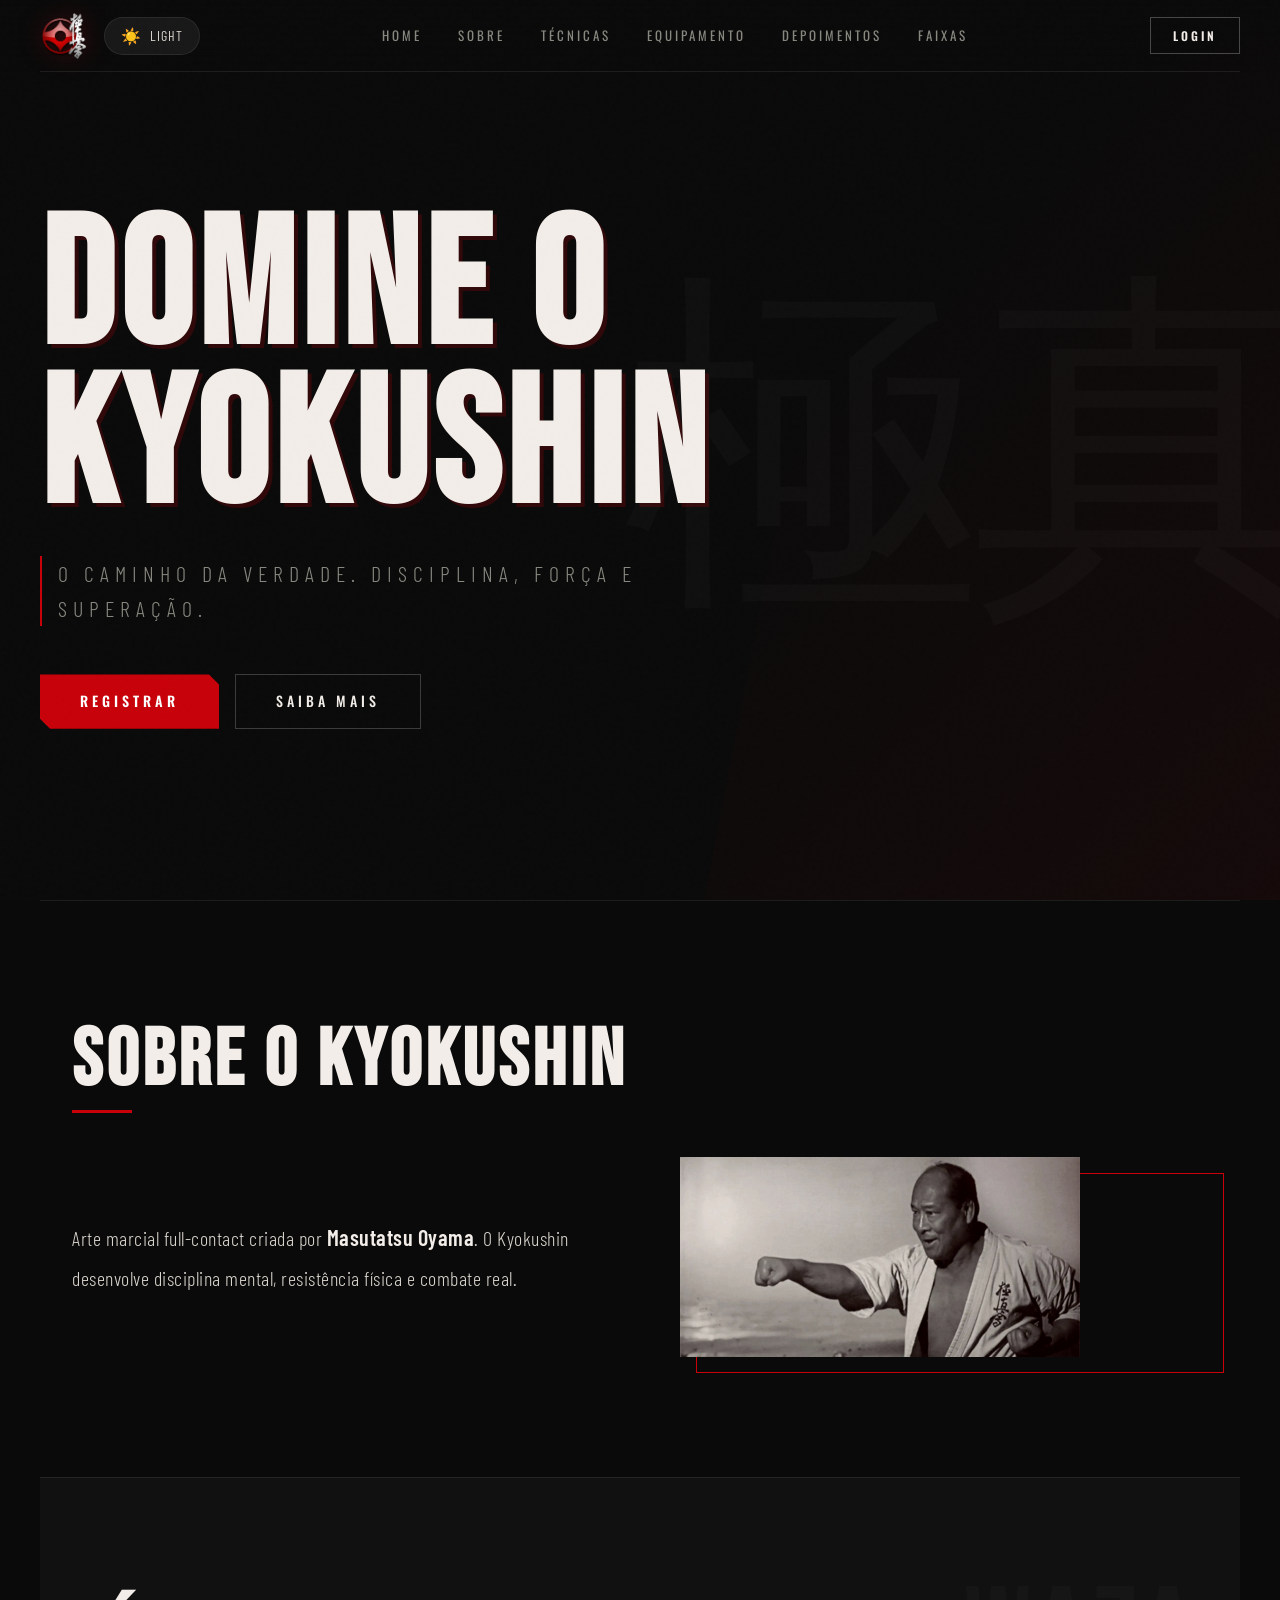
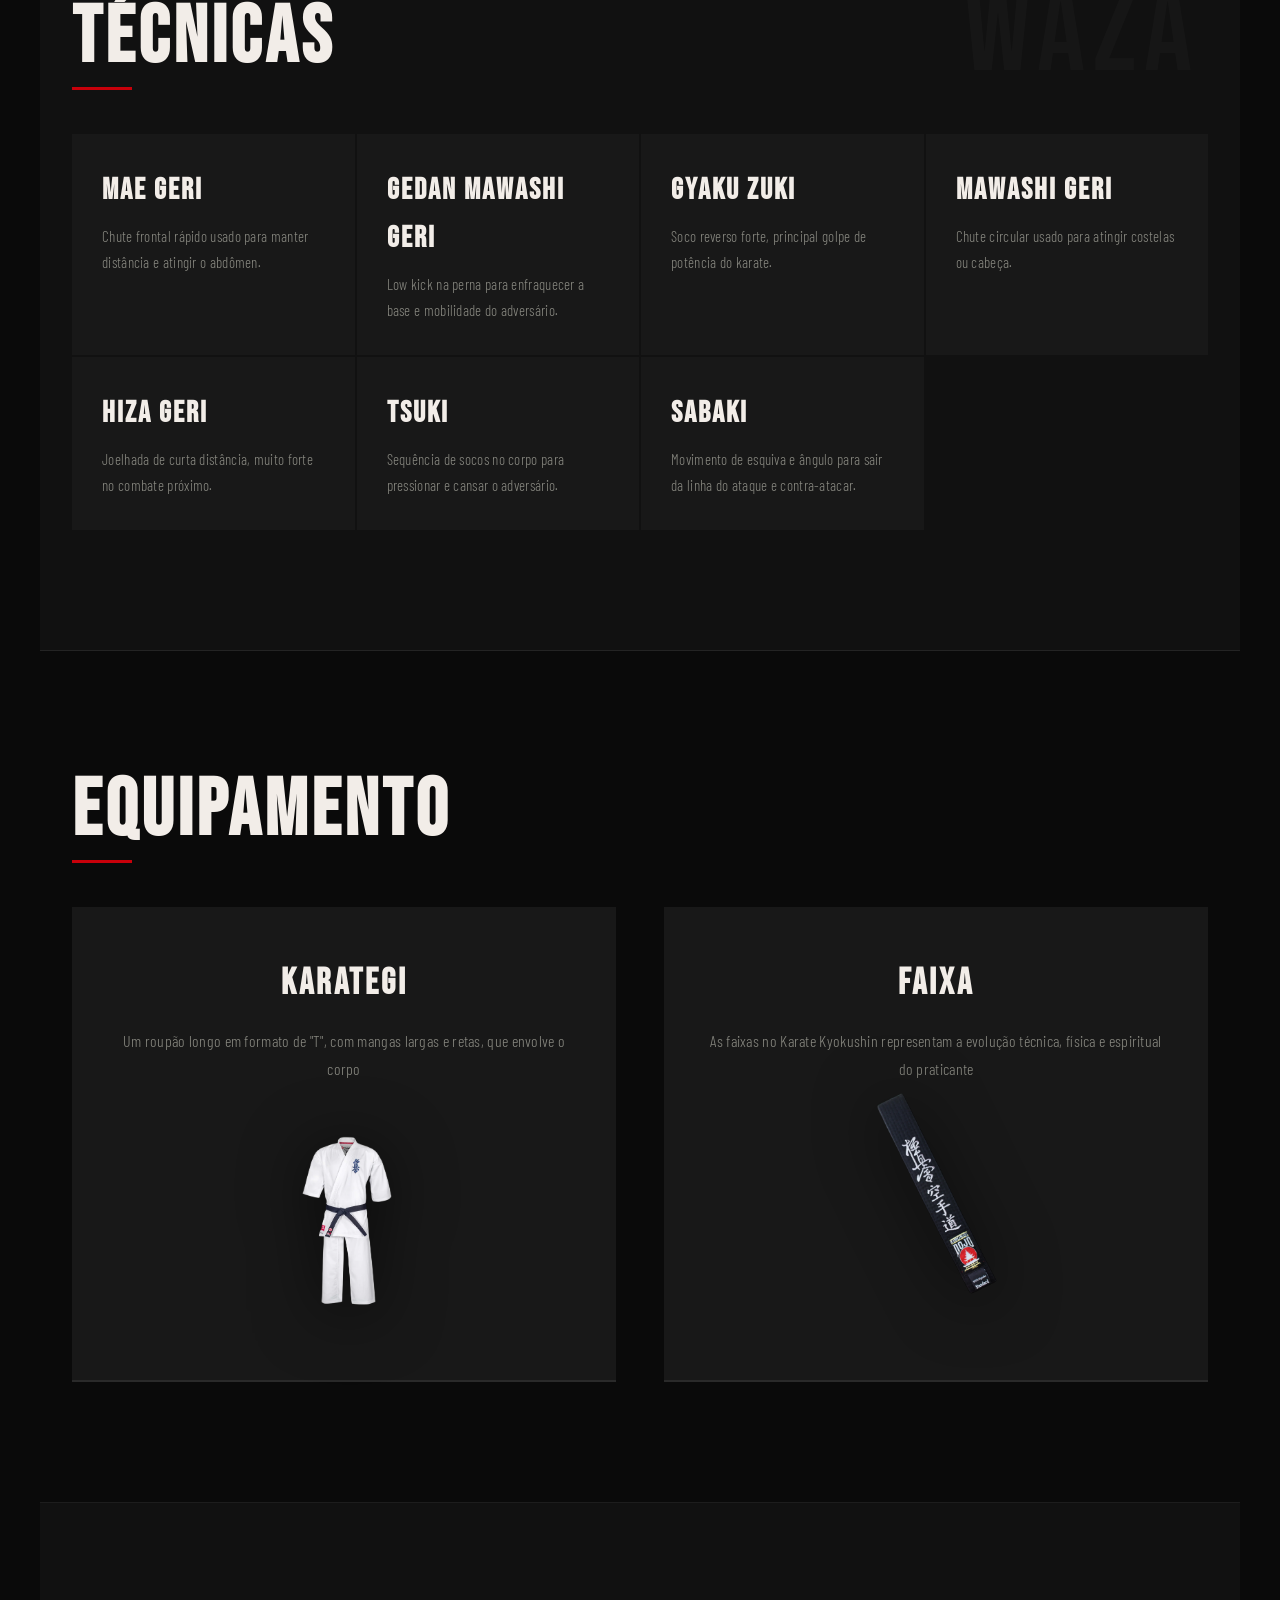
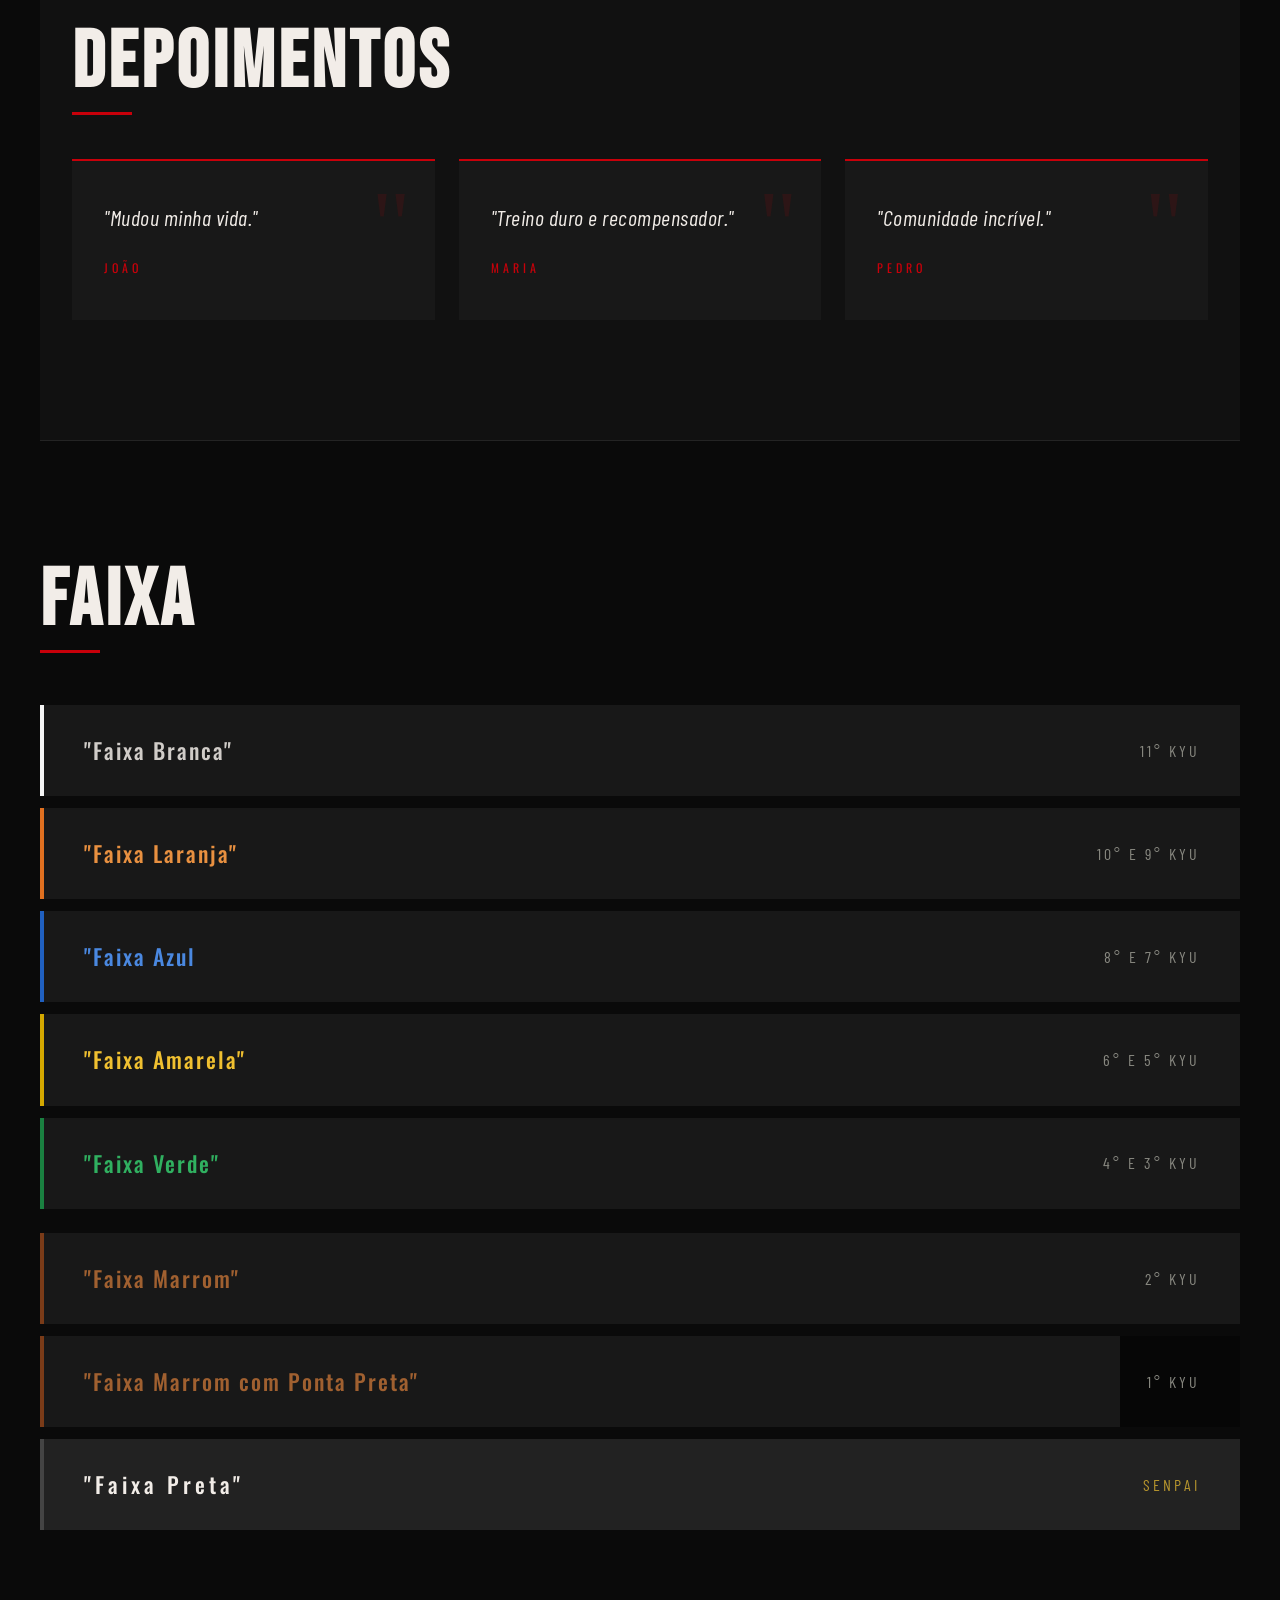
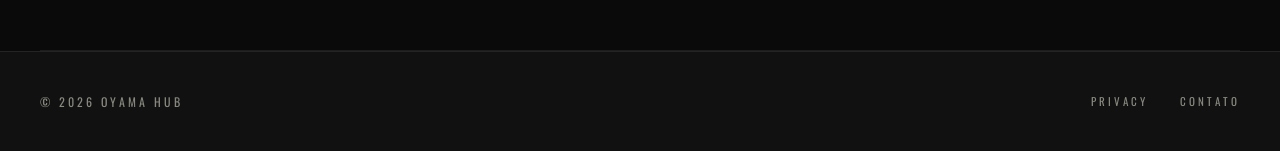
==== index.html @ c84a393f "atualizacao foda" ====
<!DOCTYPE html>
<html lang="pt-BR">

<head>
  <meta charset="UTF-8">
  <meta name="viewport" content="width=device-width, initial-scale=1.0">
  <title>Oyama Hub | Karate Kyokushin</title>
  <link rel="icon" href="./img/kyokushinicon.png">
  <link rel="stylesheet" href="css/style.css">
  <meta name="description" content="Treine Karate Kyokushin e desenvolva força, disciplina e superação.">

</head>

<body>
  <header>
    <nav class="navbar">

      <div class="nav-left">
        <img src="./img/kyokushinicon.png" class="logo" alt="Kyokushin Logo">
        <button id="theme-toggle" class="theme-btn" aria-label="Alternar tema">
          <span class="theme-icon">☀️</span>
          <span class="theme-label">Light</span>
        </button>
      </div>

      <div class="nav-links">
        <a href="#home">Home</a>
        <a href="#about">Sobre</a>
        <a href="#techniques">Técnicas</a>
        <a href="#training">Equipamento</a>
        <a href="#testimonials">Depoimentos</a>
        <a href="#faixas">Faixas</a>
      </div>
      <a href="./php/login.php">
        <button id="login">Login</button>
      </a>
    </nav>
  </header>


  <main>

    <section id="home" class="hero">
      <div class="hero-content">

        <h1>DOMINE O <br>KYOKUSHIN</h1>

        <p>O caminho da verdade. Disciplina, força e superação.</p>

        <div class="button-group">
          <a href="./php/registro.php" class="btn-primary">Registrar</a>
          <a href="https://www.youtube.com/watch?v=viLy-JlkTCw&pp=ygUdZG9jdW1lbnRhcmlvIGthcmF0ZSBreW9rdXNoaW4%3D"
            class="btn-secondary">Saiba mais</a>
        </div>

      </div>
    </section>


    <section id="about" class="about container">

      <h2 class="section-title">Sobre o Kyokushin</h2>

      <div class="about-content">

        <p>
          Arte marcial full-contact criada por <strong>Masutatsu Oyama</strong>.
          O Kyokushin desenvolve disciplina mental, resistência física e
          combate real.
        </p>

        <div class="placeholder-image">
          <img src="./img/oyama.jpg" alt="Treino de Kyokushin" style="width: 100%; max-width: 400px; height: 100%;">
        </div>

      </div>

    </section>


    <section id="techniques" class="techniques container">

      <h2 class="section-title">Técnicas</h2>

      <div class="technique-grid">

        <article class="technique-card">
          <h3>Mae Geri</h3>
          <p>Chute frontal rápido usado para manter distância e atingir o abdômen.</p>
        </article>

        <article class="technique-card">
          <h3>Gedan Mawashi Geri</h3>
          <p>Low kick na perna para enfraquecer a base e mobilidade do adversário.</p>
        </article>

        <article class="technique-card">
          <h3>Gyaku Zuki</h3>
          <p>Soco reverso forte, principal golpe de potência do karate.</p>
        </article>

        <article class="technique-card">
          <h3>Mawashi Geri</h3>
          <p>Chute circular usado para atingir costelas ou cabeça.</p>
        </article>

        <article class="technique-card">
          <h3>Hiza Geri</h3>
          <p>Joelhada de curta distância, muito forte no combate próximo.</p>
        </article>

        <article class="technique-card">
          <h3>Tsuki</h3>
          <p>Sequência de socos no corpo para pressionar e cansar o adversário.</p>
        </article>

        <article class="technique-card">
          <h3>Sabaki</h3>
          <p>Movimento de esquiva e ângulo para sair da linha do ataque e contra-atacar.</p>
        </article>

      </div>

    </section>


    <section id="training" class="training container">

      <h2 class="section-title">Equipamento</h2>

      <div class="training-grid">

        <div class="training-card">
          <h3>Karategi</h3>
          <p>Um roupão longo em formato de "T", com mangas largas e retas, que envolve o corpo</p>
          <img src="img/kimono-Photoroom.png" alt="Foto de um kimono" style="width: 250px; height: 250px;">
        </div>

        <div class="training-card">
          <h3 id="faixa-title">Faixa</h3>
          <p>
            As faixas no Karate Kyokushin representam a evolução técnica, física e espiritual do praticante
            <img src="img/faixakarate.png" alt="Foto de um kimono"
              style="width: 250px; height: 250px; align-items: center; display: flex; justify-content: center;">
          </p>
        </div>

    </section>


    <section id="testimonials" class="testimonials container">

      <h2 class="section-title">Depoimentos</h2>

      <div class="testimonial-grid">

        <blockquote class="testimonial-card">
          <p>"Mudou minha vida."</p>
          <cite>João</cite>
        </blockquote>

        <blockquote class="testimonial-card">
          <p>"Treino duro e recompensador."</p>
          <cite>Maria</cite>
        </blockquote>

        <blockquote class="testimonial-card">
          <p>"Comunidade incrível."</p>
          <cite>Pedro</cite>
        </blockquote>

      </div>

    </section>
    <section id="faixas" class="faixas container">
      <h2 class="section-title">Faixa</h2>
      <div class="faixa-grid">
        <div class="faixacss">

          <blockquote class="faixa-card" id="faixabranca">
            <p>"Faixa Branca"</p><br>
            <cite>11° Kyu</cite>
          </blockquote>

          <blockquote class="faixa-card" id="faixalaranja">
            <p>"Faixa Laranja"</p><br>
            <cite>10° e 9° Kyu</cite>
          </blockquote>

          <blockquote class="faixa-card" id="faixaazul">
            <p>"Faixa Azul</p><br>
            <cite>8° e 7° Kyu</cite>
          </blockquote>

          <blockquote class="faixa-card" id="faixaamarela">
            <p>"Faixa Amarela"</p><br>
            <cite>6° e 5° Kyu</cite>
          </blockquote>

          <blockquote class="faixa-card" id="faixaverde">
            <p>"Faixa Verde"</p><br>
            <cite>4° e 3° Kyu</cite>
          </blockquote>

           <div vw class="enabled">
    <div vw-access-button class="active"></div>
    <div vw-plugin-wrapper>
      <div class="vw-plugin-top-wrapper"></div>
    </div>
  </div>
  <script src="https://vlibras.gov.br/app/vlibras-plugin.js"></script>
  <script>
    new window.VLibras.Widget('https://vlibras.gov.br/app');
  </script>

          <blockquote class="faixa-card" id="faixamarrom">
            <p>"Faixa Marrom"</p><br>
            <cite>2° Kyu</cite>
          </blockquote>

          <blockquote class="faixa-card" id="faixamarrompontapreta">
            <p>"Faixa Marrom com Ponta Preta"</p><br>
            <cite>1° Kyu</cite>
          </blockquote>

          <blockquote class="faixa-card" id="faixapreta">
            <p>"Faixa Preta"</p><br>
            <cite>Senpai</cite>
          </blockquote>
        </div>
      </div>
    </section>

  </main>
  <footer>

    <p>© 2026 Oyama Hub</p>

    <div class="footer-links">
      <a href="#">Privacy</a>
      <a href="#">Contato</a>
    </div>

  </footer>

  <script>
    const themeToggle = document.getElementById('theme-toggle');
    const themeIcon = themeToggle.querySelector('.theme-icon');
    const themeLabel = themeToggle.querySelector('.theme-label');
    const html = document.documentElement;

    // Check for saved theme preference or default to dark mode
    const currentTheme = localStorage.getItem('oyama-theme') || localStorage.getItem('theme') || 'dark';
    if (currentTheme === 'light') {
      html.classList.add('light');
      document.body.classList.add('light-mode');
      themeIcon.textContent = '🌙';
      themeLabel.textContent = 'Dark';
    }

    themeToggle.addEventListener('click', () => {
      html.classList.toggle('light');
      document.body.classList.toggle('light-mode');
      const isLight = html.classList.contains('light');

      // Update button appearance with animation
      if (isLight) {
        themeIcon.textContent = '🌙';
        themeLabel.textContent = 'Dark';
        localStorage.setItem('oyama-theme', 'light');
      } else {
        themeIcon.textContent = '☀️';
        themeLabel.textContent = 'Light';
        localStorage.setItem('oyama-theme', 'dark');
      }

      // Add click animation
      themeToggle.style.transform = 'scale(0.95)';
      setTimeout(() => {
        themeToggle.style.transform = '';
      }, 150);
    });
  </script>

</body>

</html>
---- css/style.css ----
/* ============================================
    OYAMA HUB — KYOKUSHIN
    Aesthetic: Brutal Editorial · Dark · Martial
    ============================================ */

  @import url('https://fonts.googleapis.com/css2?family=Bebas+Neue&family=Oswald:wght@300;400;500;600;700&family=Barlow+Condensed:ital,wght@0,300;0,400;0,600;1,400&display=swap');

  /* ===== RESET & BASE ===== */
  *,
  *::before,
  *::after {
    box-sizing: border-box;
    margin: 0;
    padding: 0;
  }

  :root {
    --black: #0a0a0a;
    --dark: #111111;
    --surface: #181818;
    --surface2: #222222;
    --border: rgba(255, 255, 255, 0.08);
    --red: #c8000a;
    --red2: #e8230e;
    --red-glow: rgba(200, 0, 10, 0.25);
    --gold: #b8962e;
    --white: #f2ede8;
    --muted: #888880;
    --text: #d8d3cc;
  }

  html.light {
    --black: #f5f0eb;
    --dark: #ece7e1;
    --surface: #e2ddd8;
    --surface2: #d6d0cb;
    --border: rgba(0, 0, 0, 0.10);
    --red-glow: rgba(200, 0, 10, 0.15);
    --gold: #8a6f20;
    --white: #1a1614;
    --muted: #7a7570;
    --text: #c8000a;
    /* Vermelho para o texto no light mode */
  }

  html {
    scroll-behavior: smooth;
  }

  body {
    font-family: 'Barlow Condensed', sans-serif;
    background: var(--black);
    color: var(--text);
    font-size: 16px;
    line-height: 1.6;
    overflow-x: hidden;
  }

  /* Grain texture overlay */
  body::before {
    content: '';
    position: fixed;
    inset: 0;
    background-image: url("data:image/svg+xml,%3Csvg viewBox='0 0 256 256' xmlns='http://www.w3.org/2000/svg'%3E%3Cfilter id='noise'%3E%3CfeTurbulence type='fractalNoise' baseFrequency='0.9' numOctaves='4' stitchTiles='stitch'/%3E%3C/filter%3E%3Crect width='100%25' height='100%25' filter='url(%23noise)' opacity='0.04'/%3E%3C/svg%3E");
    pointer-events: none;
    z-index: 9999;
    opacity: 0.4;
  }

  html.light body::before {
    display: none;
  }

  img {
    display: block;
    max-width: 100%;
  }

  a {
    text-decoration: none;
    color: inherit;
  }

  .container {
    max-width: 1200px;
    margin: 0 auto;
    padding: 0 32px;
  }

  /* ===== SELECTION ===== */
  ::selection {
    background: var(--red);
    color: #fff;
  }

  /* ===== SCROLLBAR ===== */
  ::-webkit-scrollbar {
    width: 4px;
  }

  ::-webkit-scrollbar-track {
    background: var(--dark);
  }

  ::-webkit-scrollbar-thumb {
    background: var(--red);
  }

  html.light ::-webkit-scrollbar-track {
    background: var(--dark);
  }

  html.light ::-webkit-scrollbar-thumb {
    background: var(--red);
  }

  /* ===== THEME TOGGLE BUTTON ===== */
  .theme-btn {
    display: flex;
    align-items: center;
    gap: 8px;
    padding: 8px 16px;
    background: var(--surface);
    border: 1px solid var(--border);
    border-radius: 25px;
    color: var(--text);
    font-family: 'Barlow Condensed', sans-serif;
    font-size: 14px;
    font-weight: 400;
    letter-spacing: 1px;
    text-transform: uppercase;
    cursor: pointer;
    transition: all 0.3s ease;
    position: relative;
    overflow: hidden;
  }

  .theme-btn::before {
    content: '';
    position: absolute;
    top: 0;
    left: 100%;
    width: 100%;
    height: 100%;
    background: linear-gradient(90deg, transparent, rgba(200, 0, 10, 0.1), transparent);
    transition: left 0.5s;
  }

  .theme-btn:hover::before {
    left: 100%;
  }

  .theme-btn:hover {
    background: var(--surface2);
    border-color: var(--red);
    box-shadow: 0 0 15px var(--red-glow);
    transform: translateY(-2px);
  }

  .theme-btn:active {
    transform: translateY(0);
  }

  .theme-icon {
    font-size: 16px;
    transition: transform 0.3s ease;
  }

  .theme-btn:hover .theme-icon {
    transform: rotate(15deg);
  }

  .theme-label {
    transition: color 0.3s ease;
  }

  .theme-btn:hover .theme-label {
    color: var(--red);
  }

  /* Light mode adjustments */
  html.light .theme-btn {
    background: var(--surface);
    border-color: var(--border);
    color: var(--red);
    /* Texto vermelho no light mode */
  }

  html.light .theme-btn:hover {
    background: var(--surface2);
    border-color: var(--red);
  }

  html.light .theme-btn:hover .theme-label {
    color: var(--white);
  }

  /* ===== SECTION TITLE ===== */
  .section-title {
    font-family: 'Bebas Neue', sans-serif;
    font-size: clamp(44px, 7vw, 80px);
    letter-spacing: 4px;
    color: var(--white);
    line-height: 1;
    margin-bottom: 56px;
    position: relative;
    display: inline-block;
  }

  .section-title::after {
    content: '';
    position: absolute;
    bottom: -12px;
    left: 0;
    width: 60px;
    height: 3px;
    background: var(--red);
  }

  /* ===== NAVBAR ===== */
  header {
    position: fixed;
    top: 0;
    left: 0;
    right: 0;
    z-index: 1000;
    background: linear-gradient(to bottom, rgba(10, 10, 10, 0.98) 0%, rgba(10, 10, 10, 0) 100%);
    padding: 0 40px;
  }

  html.light header {
    background: linear-gradient(to bottom, rgba(245, 240, 235, 0.95) 0%, rgba(245, 240, 235, 0.8) 100%);
    border-bottom: 1px solid var(--border);
  }

  .navbar {
    display: flex;
    align-items: center;
    justify-content: space-between;
    height: 72px;
    border-bottom: 1px solid var(--border);
  }

  .nav-left {
    display: flex;
    align-items: center;
    gap: 16px;
  }

  .logo {
    width: 48px;
    height: 48px;
    object-fit: contain;
    filter: drop-shadow(0 0 12px var(--red-glow));
    transition: filter 0.3s;
  }

  .logo:hover {
    filter: drop-shadow(0 0 20px rgba(200, 0, 10, 0.6));
  }

  html.light .logo {
    filter: none;
  }

  html.light .logo:hover {
    filter: drop-shadow(0 0 12px rgba(200, 0, 10, 0.4));
  }

  .nav-links {
    display: flex;
    gap: 36px;
    align-items: center;
  }

  .nav-links a {
    font-family: 'Oswald', sans-serif;
    font-size: 13px;
    font-weight: 400;
    letter-spacing: 3px;
    text-transform: uppercase;
    color: var(--muted);
    transition: color 0.2s;
    position: relative;
  }

  .nav-links a::after {
    content: '';
    position: absolute;
    bottom: -4px;
    left: 0;
    width: 0;
    height: 1px;
    background: var(--red);
    transition: width 0.25s;
  }

  .nav-links a:hover {
    color: var(--white);
  }

  .nav-links a:hover::after {
    width: 100%;
  }

  html.light .nav-links a {
    color: var(--muted);
  }

  html.light .nav-links a:hover {
    color: var(--red);
  }

  html.light .nav-links a:hover::after {
    background: var(--red);
  }

  #login {
    font-family: 'Oswald', sans-serif;
    font-size: 12px;
    font-weight: 600;
    letter-spacing: 3px;
    text-transform: uppercase;
    background: transparent;
    color: var(--white);
    border: 1px solid rgba(255, 255, 255, 0.25);
    padding: 9px 22px;
    cursor: pointer;
    transition: all 0.2s;
  }

  #login:hover {
    background: var(--red);
    border-color: var(--red);
    box-shadow: 0 0 24px var(--red-glow);
  }

  html.light #login {
    color: var(--red);
    border-color: var(--border);
  }

  html.light #login:hover {
    background: var(--red);
    color: var(--white);
    border-color: var(--red);
  }

  /* ===== HERO ===== */
  .hero {
    min-height: 100vh;
    display: flex;
    align-items: center;
    position: relative;
    padding: 120px 40px 80px;
    overflow: hidden;
  }

  /* Diagonal red accent */
  .hero::before {
    content: '';
    position: absolute;
    top: 0;
    right: 0;
    width: 45%;
    height: 100%;
    background: linear-gradient(135deg, transparent 30%, rgba(200, 0, 10, 0.06) 100%);
    clip-path: polygon(30% 0, 100% 0, 100% 100%, 0% 100%);
    pointer-events: none;
  }

  /* Big kanji-like watermark */
  .hero::after {
    content: '極真';
    position: absolute;
    right: -40px;
    top: 50%;
    transform: translateY(-50%);
    font-family: serif;
    font-size: clamp(200px, 28vw, 420px);
    color: rgba(255, 255, 255, 0.02);
    line-height: 1;
    pointer-events: none;
    user-select: none;
    letter-spacing: -10px;
  }

  .hero-content {
    max-width: 700px;
    position: relative;
    z-index: 1;
    animation: heroIn 0.9s cubic-bezier(0.22, 1, 0.36, 1) both;
  }

  @keyframes heroIn {
    from {
      opacity: 0;
      transform: translateY(40px);
    }

    to {
      opacity: 1;
      transform: translateY(0);
    }
  }

  .hero h1 {
    font-family: 'Bebas Neue', sans-serif;
    font-size: clamp(80px, 15vw, 180px);
    line-height: 0.88;
    letter-spacing: 6px;
    color: var(--white);
    margin-bottom: 28px;
  }

  .hero h1 span {
    color: var(--red);
  }

  /* Underline accent on KYOKUSHIN */
  .hero h1 {
    text-shadow: 4px 4px 0 rgba(200, 0, 10, 0.2);
  }

  .hero>.hero-content>p {
    font-family: 'Barlow Condensed', sans-serif;
    font-size: 22px;
    font-weight: 300;
    letter-spacing: 6px;
    text-transform: uppercase;
    color: var(--muted);
    margin-bottom: 48px;
    padding-left: 4px;
    border-left: 2px solid var(--red);
    padding-left: 16px;
  }

  .button-group {
    display: flex;
    gap: 16px;
    flex-wrap: wrap;
  }

  .btn-primary {
    font-family: 'Oswald', sans-serif;
    font-size: 14px;
    font-weight: 600;
    letter-spacing: 4px;
    text-transform: uppercase;
    background: var(--red);
    color: #fff;
    padding: 16px 40px;
    display: inline-block;
    transition: all 0.2s;
    clip-path: polygon(0 0, calc(100% - 10px) 0, 100% 10px, 100% 100%, 10px 100%, 0 calc(100% - 10px));
  }

  .btn-primary:hover {
    background: var(--red2);
    box-shadow: 0 0 40px var(--red-glow), 6px 6px 0 rgba(200, 0, 10, 0.3);
    transform: translate(-2px, -2px);
  }

  .btn-secondary {
    font-family: 'Oswald', sans-serif;
    font-size: 14px;
    font-weight: 500;
    letter-spacing: 4px;
    text-transform: uppercase;
    background: transparent;
    color: var(--white);
    padding: 15px 40px;
    border: 1px solid rgba(255, 255, 255, 0.2);
    display: inline-block;
    transition: all 0.2s;
  }

  .btn-secondary:hover {
    border-color: var(--white);
    background: rgba(255, 255, 255, 0.05);
  }

  /* ===== ABOUT ===== */
  .about {
    padding: 120px 32px;
    border-top: 1px solid var(--border);
  }

  .about-content {
    display: grid;
    grid-template-columns: 1fr 1fr;
    gap: 80px;
    align-items: center;
  }

  .about-content p {
    font-size: 20px;
    font-weight: 300;
    line-height: 1.9;
    color: var(--text);
    letter-spacing: 0.5px;
  }

  .about-content p strong {
    color: var(--white);
    font-weight: 600;
    font-size: 22px;
  }

  .placeholder-image {
    position: relative;
  }

  .placeholder-image::before {
    content: '';
    position: absolute;
    top: 16px;
    left: 16px;
    right: -16px;
    bottom: -16px;
    border: 1px solid var(--red);
    pointer-events: none;
    z-index: 0;
  }

  .placeholder-image img {
    position: relative;
    z-index: 1;
    width: 100%;
    max-width: 400px;
    height: 460px;
    object-fit: cover;
    object-position: top;
    filter: grayscale(30%) contrast(1.1);
  }

  /* ===== TECHNIQUES ===== */
  .techniques {
    padding: 120px 32px;
    background: var(--dark);
    border-top: 1px solid var(--border);
    border-bottom: 1px solid var(--border);
    position: relative;
  }

  .techniques::before {
    content: 'WAZA';
    position: absolute;
    top: 60px;
    right: 40px;
    font-family: 'Bebas Neue', sans-serif;
    font-size: 120px;
    color: rgba(255, 255, 255, 0.025);
    letter-spacing: 8px;
    pointer-events: none;
    user-select: none;
  }

  .technique-grid {
    display: grid;
    grid-template-columns: repeat(auto-fill, minmax(280px, 1fr));
    gap: 2px;
  }

  .technique-card {
    background: var(--surface);
    padding: 32px 28px;
    border-left: 2px solid transparent;
    transition: all 0.25s;
    position: relative;
    overflow: hidden;
  }

  .technique-card::before {
    content: '';
    position: absolute;
    top: 0;
    left: 0;
    width: 100%;
    height: 100%;
    background: linear-gradient(135deg, rgba(200, 0, 10, 0.05) 0%, transparent 60%);
    opacity: 0;
    transition: opacity 0.3s;
  }

  .technique-card:hover {
    border-left-color: var(--red);
    background: var(--surface2);
    transform: translateX(4px);
  }

  .technique-card:hover::before {
    opacity: 1;
  }

  .technique-card h3 {
    font-family: 'Bebas Neue', sans-serif;
    font-size: 30px;
    letter-spacing: 2px;
    color: var(--white);
    margin-bottom: 10px;
  }

  .technique-card p {
    font-size: 15px;
    font-weight: 300;
    color: var(--muted);
    line-height: 1.7;
    letter-spacing: 0.3px;
  }

  /* ===== TRAINING / EQUIPMENT ===== */
  .training {
    padding: 120px 32px;
    border-bottom: 1px solid var(--border);
  }

  .training-grid {
    display: grid;
    grid-template-columns: 1fr 1fr;
    gap: 48px;
  }

  .training-card {
    background: var(--surface);
    padding: 48px 40px;
    border-bottom: 2px solid var(--border);
    text-align: center;
    transition: border-color 0.3s;
    position: relative;
  }

  .training-card:hover {
    border-bottom-color: var(--red);
  }

  .training-card h3 {
    font-family: 'Bebas Neue', sans-serif;
    font-size: 36px;
    letter-spacing: 3px;
    color: var(--white);
    margin-bottom: 14px;
  }

  .training-card p {
    font-size: 16px;
    font-weight: 300;
    color: var(--muted);
    line-height: 1.8;
    margin-bottom: 28px;
    letter-spacing: 0.3px;
  }

  .training-card img {
    margin: 0 auto;
    width: 220px !important;
    height: 220px !important;
    object-fit: contain;
    filter: drop-shadow(0 8px 32px rgba(0, 0, 0, 0.6));
    transition: transform 0.4s cubic-bezier(0.22, 1, 0.36, 1);
  }

  .training-card:hover img {
    transform: scale(1.06) translateY(-6px);
  }

  /* ===== TESTIMONIALS ===== */
  .testimonials {
    padding: 120px 32px;
    background: var(--dark);
    border-bottom: 1px solid var(--border);
  }

  .testimonial-grid {
    display: grid;
    grid-template-columns: repeat(3, 1fr);
    gap: 24px;
  }

  .testimonial-card {
    background: var(--surface);
    padding: 40px 32px;
    border-top: 2px solid var(--red);
    position: relative;
  }

  .testimonial-card::before {
    content: '"';
    position: absolute;
    top: 16px;
    right: 24px;
    font-family: Georgia, serif;
    font-size: 96px;
    color: rgba(200, 0, 10, 0.12);
    line-height: 1;
    pointer-events: none;
  }

  .testimonial-card p {
    font-family: 'Barlow Condensed', sans-serif;
    font-size: 22px;
    font-weight: 400;
    font-style: italic;
    color: var(--white);
    letter-spacing: 0.5px;
    margin-bottom: 20px;
    line-height: 1.5;
  }

  .testimonial-card cite {
    font-family: 'Oswald', sans-serif;
    font-size: 12px;
    letter-spacing: 4px;
    text-transform: uppercase;
    color: var(--red);
    font-style: normal;
  }

  /* ===== FAIXAS SECTION ===== */
  .faixas {
    padding: 120px 0;
    border-bottom: 1px solid var(--border);
    position: relative;
    overflow: hidden;
  }

  .faixas .section-title {
    margin-bottom: 64px;
    width: 100%;
    max-width: 1200px;
    margin-left: auto;
    margin-right: auto;
    text-align: left;
  }

  .faixa-grid {
    display: flex;
    justify-content: center;
  }

  .faixacss {
    display: flex;
    flex-direction: column;
    gap: 12px;
    width: 100%;
    max-width: 1200px;
  }

  .faixa-card {
    display: flex;
    align-items: center;
    justify-content: space-between;
    padding: 28px 40px;
    border-left: 4px solid #ccc;
    background: var(--surface);
    transition: all 0.25s;
    cursor: default;
  }

  .faixa-card:hover {
    background: var(--surface2);
    transform: translateX(8px);
  }

  .faixa-card p {
    font-family: 'Oswald', sans-serif;
    font-size: 22px;
    font-weight: 500;
    letter-spacing: 2px;
    color: var(--white);
    quotes: none;
  }

  /* Remove the quotes from p text visually */
  .faixa-card p::before,
  .faixa-card p::after {
    content: none;
  }

  .faixa-card cite {
    font-family: 'Barlow Condensed', sans-serif;
    font-size: 16px;
    letter-spacing: 3px;
    color: var(--muted);
    font-style: normal;
    text-transform: uppercase;
  }

  /* Belt colors */
  #faixabranca {
    border-left-color: #f5f5f5;
  }

  #faixabranca p {
    color: #d0ccc8;
  }

  #faixalaranja {
    border-left-color: #e07020;
  }

  #faixalaranja p {
    color: #e89040;
  }

  #faixaazul {
    border-left-color: #2060c0;
  }

  #faixaazul p {
    color: #4a88e0;
  }

  #faixaamarela {
    border-left-color: #d4a800;
  }

  #faixaamarela p {
    color: #f0c030;
  }

  #faixaverde {
    border-left-color: #1a8040;
  }

  #faixaverde p {
    color: #30b060;
  }

  #faixamarrom {
    border-left-color: #7a3b18;
  }

  #faixamarrom p {
    color: #a06030;
  }

  #faixamarrompontapreta {
    border-left-color: #7a3b18;
    background: repeating-linear-gradient(90deg, var(--surface) 0px, var(--surface) 90%, rgba(0, 0, 0, 0.4) 90%, rgba(0, 0, 0, 0.4) 100%);
  }

  #faixamarrompontapreta p {
    color: #a06030;
  }

  #faixapreta {
    border-left-color: #1a1a1a;
    background: var(--surface2);
  }

  #faixapreta {
    border-left-color: #444;
  }

  #faixapreta p {
    color: var(--white);
    letter-spacing: 4px;
  }

  #faixapreta cite {
    color: var(--gold);
  }

  /* ===== FOOTER ===== */
  footer {
    background: var(--dark);
    border-top: 1px solid var(--border);
    padding: 40px 40px;
    display: flex;
    align-items: center;
    justify-content: space-between;
  }

  footer p {
    font-family: 'Oswald', sans-serif;
    font-size: 12px;
    letter-spacing: 3px;
    text-transform: uppercase;
    color: var(--muted);
  }

  .footer-links {
    display: flex;
    gap: 32px;
  }

  .footer-links a {
    font-family: 'Oswald', sans-serif;
    font-size: 11px;
    letter-spacing: 3px;
    text-transform: uppercase;
    color: var(--muted);
    transition: color 0.2s;
  }

  .footer-links a:hover {
    color: var(--red);
  }

  /* ===== ANIMATIONS — SCROLL REVEAL ===== */
  @keyframes fadeUp {
    from {
      opacity: 0;
      transform: translateY(32px);
    }

    to {
      opacity: 1;
      transform: translateY(0);
    }
  }

  .technique-card,
  .training-card,
  .testimonial-card,
  .faixa-card {
    animation: fadeUp 0.6s ease both;
  }

  .technique-card:nth-child(1) {
    animation-delay: 0.05s;
  }

  .technique-card:nth-child(2) {
    animation-delay: 0.10s;
  }

  .technique-card:nth-child(3) {
    animation-delay: 0.15s;
  }

  .technique-card:nth-child(4) {
    animation-delay: 0.20s;
  }

  .technique-card:nth-child(5) {
    animation-delay: 0.25s;
  }

  .technique-card:nth-child(6) {
    animation-delay: 0.30s;
  }

  .technique-card:nth-child(7) {
    animation-delay: 0.35s;
  }

  .faixa-card:nth-child(1) {
    animation-delay: 0.05s;
  }

  .faixa-card:nth-child(2) {
    animation-delay: 0.10s;
  }

  .faixa-card:nth-child(3) {
    animation-delay: 0.15s;
  }

  .faixa-card:nth-child(4) {
    animation-delay: 0.20s;
  }

  .faixa-card:nth-child(5) {
    animation-delay: 0.25s;
  }

  .faixa-card:nth-child(6) {
    animation-delay: 0.30s;
  }

  .faixa-card:nth-child(7) {
    animation-delay: 0.35s;
  }

  .faixa-card:nth-child(8) {
    animation-delay: 0.40s;
  }

  /* ===== RESPONSIVE ===== */
  @media (max-width: 900px) {
    .navbar {
      padding: 0 20px;
    }

    header {
      padding: 0 20px;
    }

    .nav-links {
      display: none;
    }

    .hero {
      padding: 100px 24px 60px;
    }

    .hero h1 {
      font-size: clamp(64px, 18vw, 120px);
    }

    .hero::after {
      display: none;
    }

    .about-content {
      grid-template-columns: 1fr;
      gap: 40px;
    }

    .about {
      padding: 80px 24px;
    }

    .technique-grid {
      grid-template-columns: 1fr 1fr;
    }

    .techniques {
      padding: 80px 24px;
    }

    .training-grid {
      grid-template-columns: 1fr;
    }

    .training {
      padding: 80px 24px;
    }

    .testimonial-grid {
      grid-template-columns: 1fr;
      gap: 16px;
    }

    .testimonials {
      padding: 80px 24px;
    }

    .faixas {
      padding: 80px 0;
    }

    .faixa-card {
      padding: 24px 32px;
    }

    .faixa-card p {
      font-size: 20px;
    }

    .faixa-card cite {
      font-size: 14px;
    }

    footer {
      flex-direction: column;
      gap: 20px;
      text-align: center;
      padding: 32px 24px;
    }
  }

  @media (max-width: 560px) {
    .technique-grid {
      grid-template-columns: 1fr;
    }

    .button-group {
      flex-direction: column;
    }

    .btn-primary,
    .btn-secondary {
      text-align: center;
    }

    .faixa-card {
      padding: 20px 24px;
    }

    .faixa-card p {
      font-size: 18px;
    }

    .faixa-card cite {
      font-size: 12px;
    }
  }
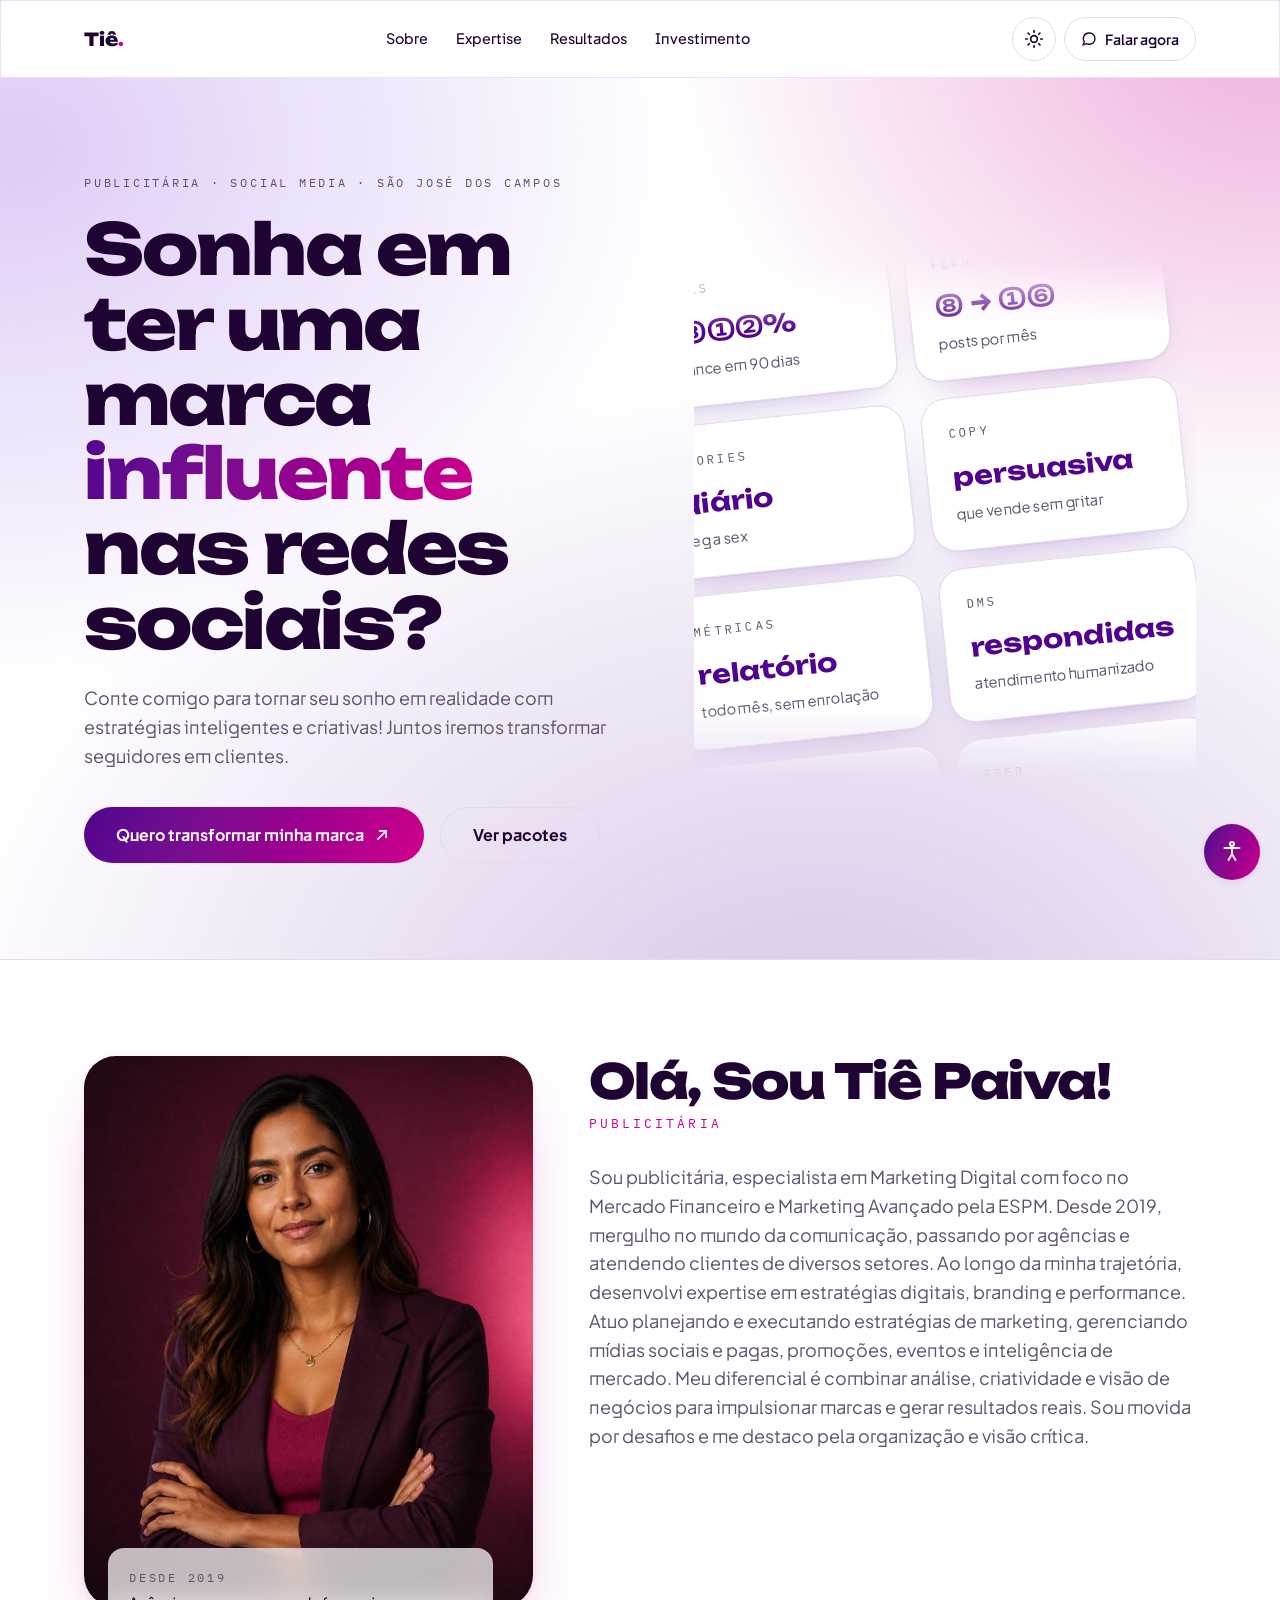
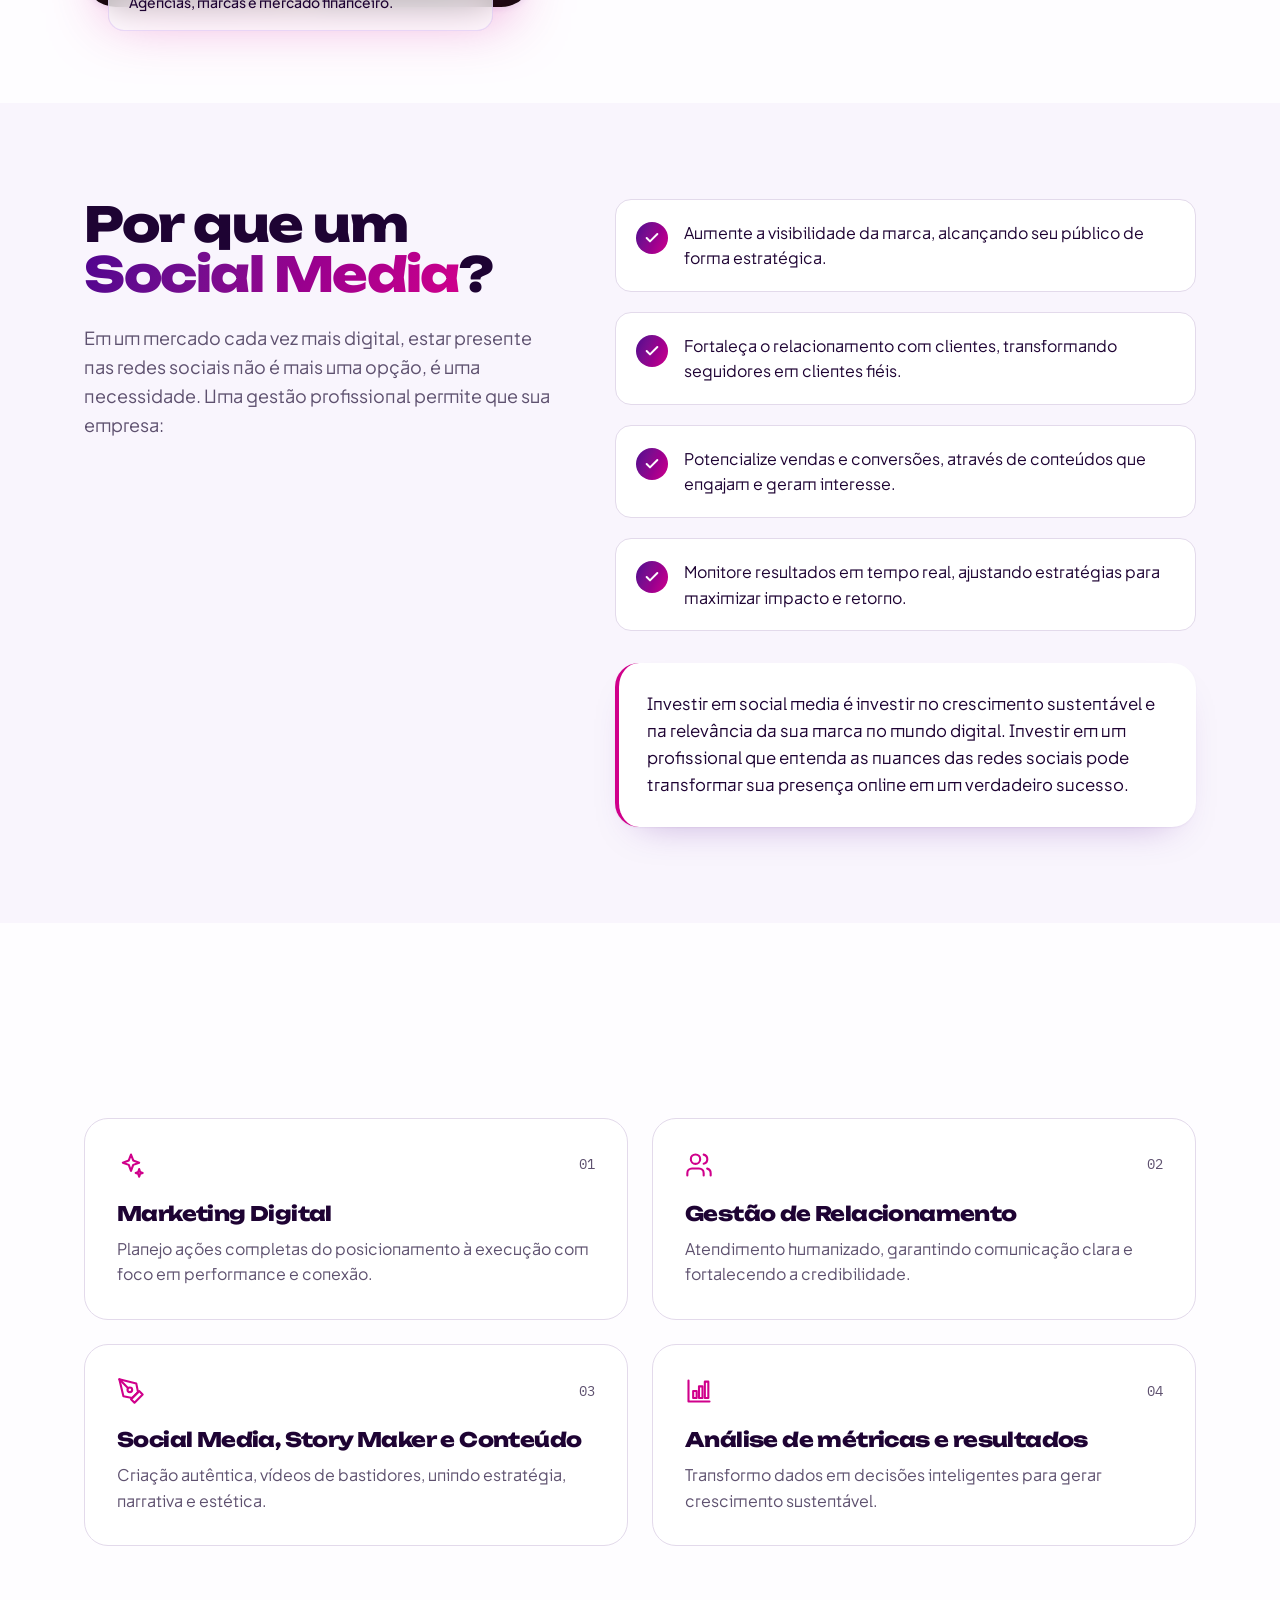
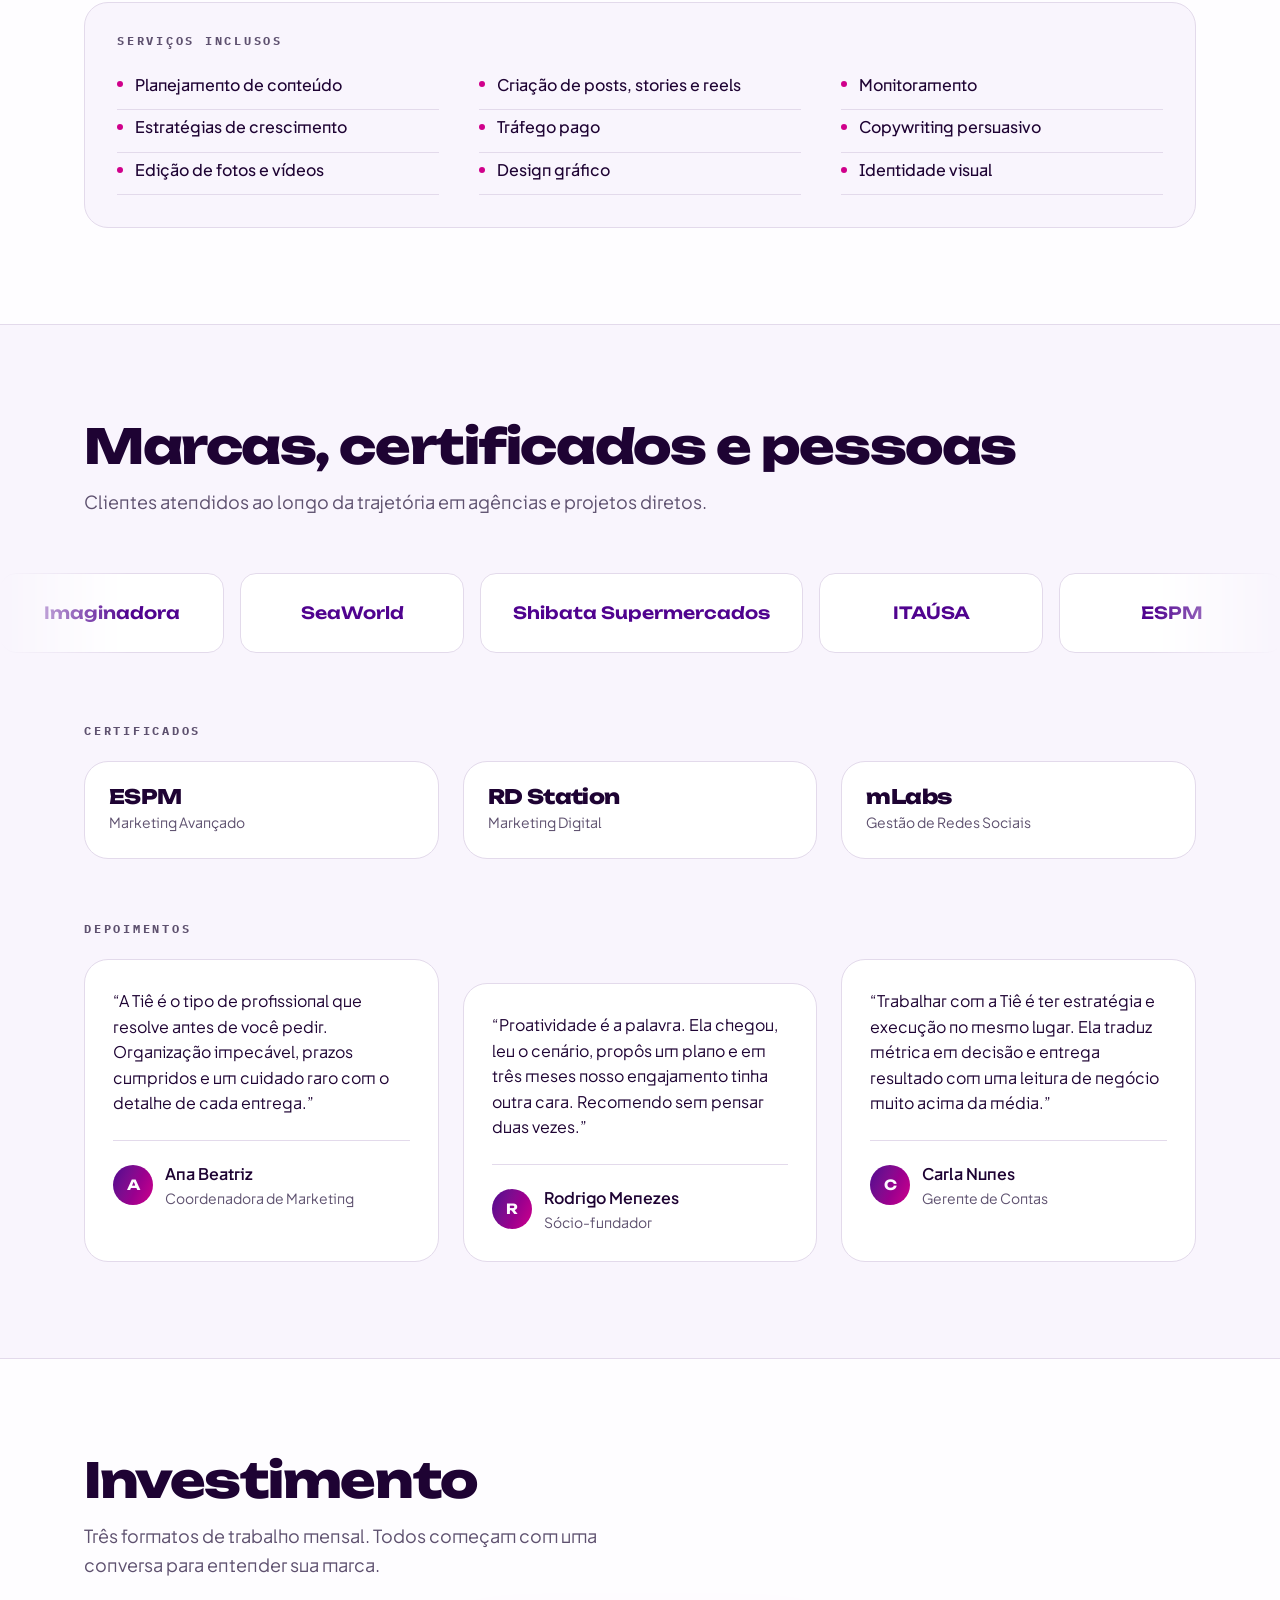
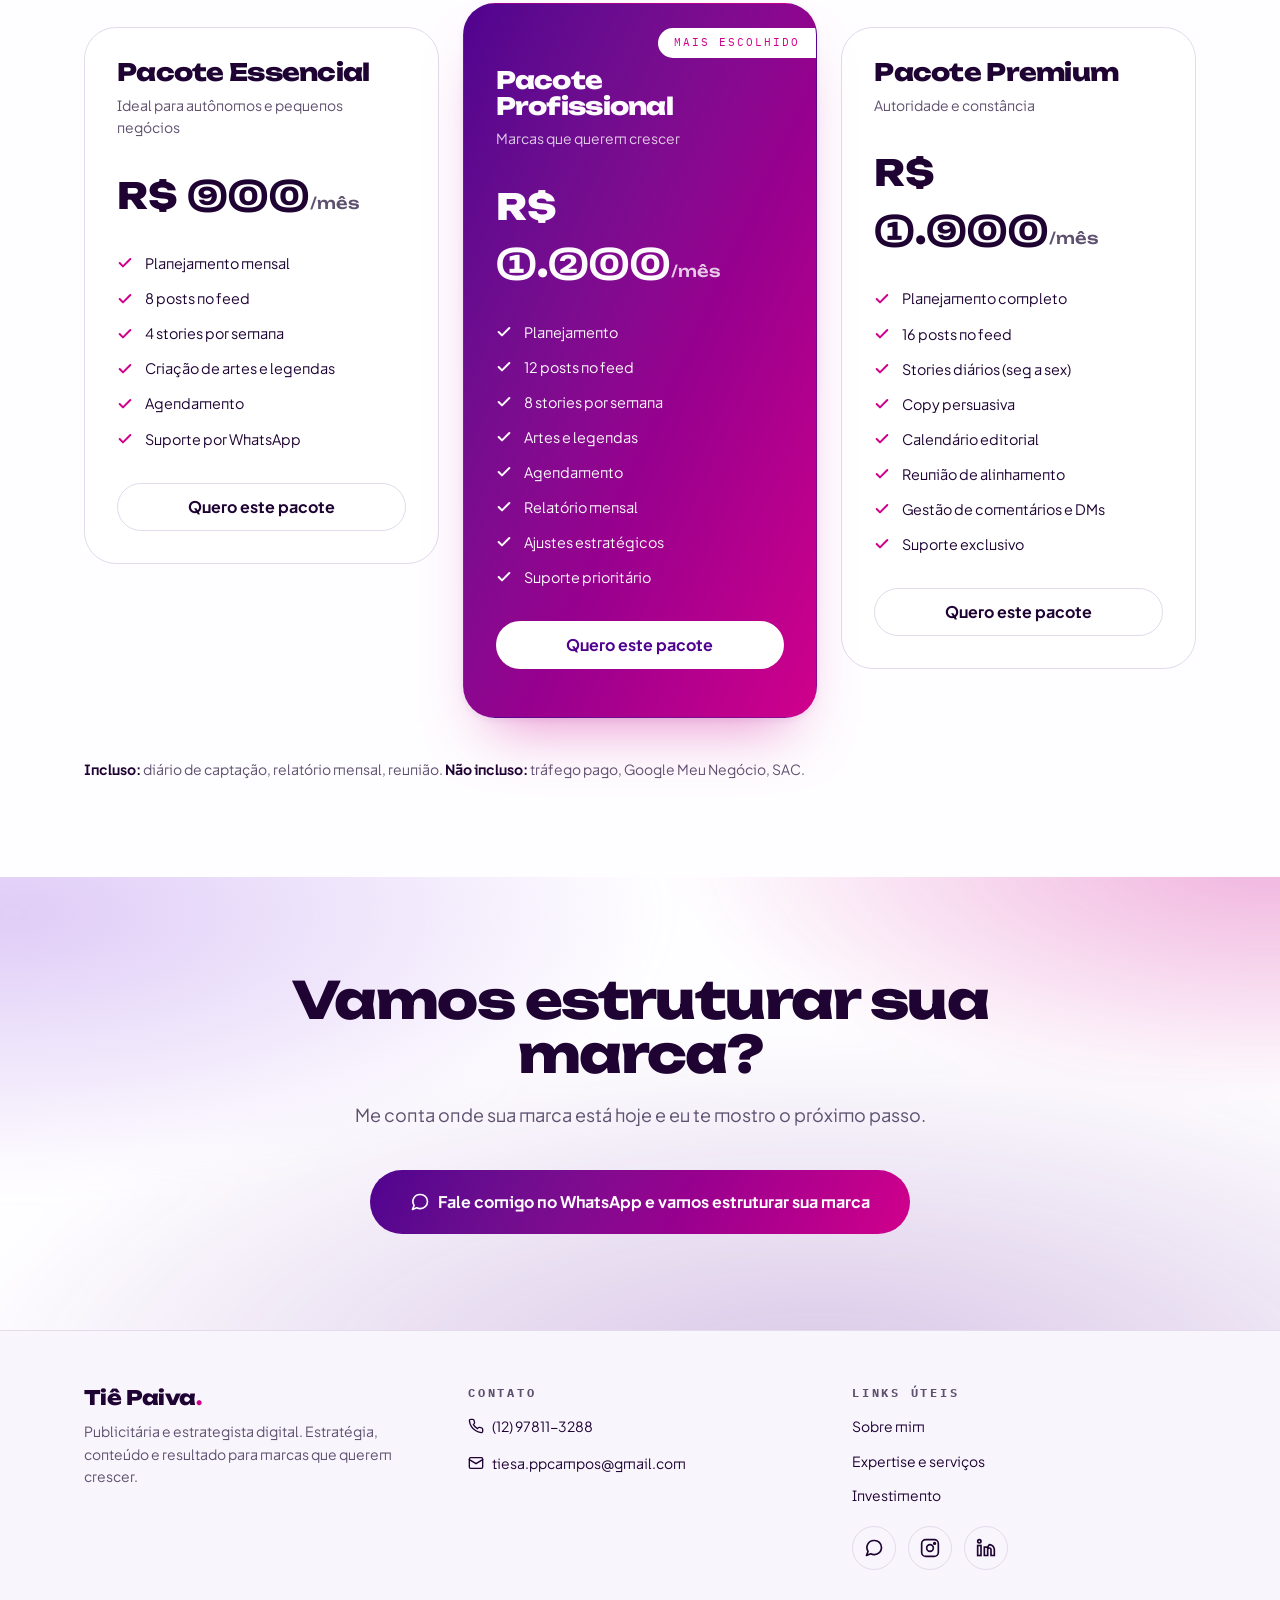
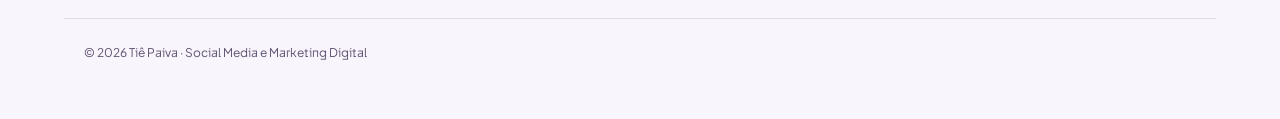
==== commit 33826c80: "novo index" ====
--- a/index.html
+++ b/index.html
@@ -2,286 +2,1557 @@
 <html lang="pt-BR">
 
 <head>
-  <meta charset="UTF-8">
-  <meta name="viewport" content="width=device-width, initial-scale=1.0">
-  <title>Oyama Hub | Karate Kyokushin</title>
-  <link rel="icon" href="./img/kyokushinicon.png">
-  <link rel="stylesheet" href="css/style.css">
-  <meta name="description" content="Treine Karate Kyokushin e desenvolva força, disciplina e superação.">
-
+  <meta charset="utf-8" />
+  <meta name="viewport" content="width=device-width, initial-scale=1" />
+  <title>Tiê Paiva | Social Media e Marketing Digital para marcas</title>
+  <meta name="description"
+    content="Publicitária e estrategista digital. Planejamento, conteúdo e métricas para transformar seguidores em clientes. Pacotes a partir de R$ 900/mês." />
+  <meta name="author" content="Tiê Paiva" />
+  <meta property="og:type" content="website" />
+  <meta property="og:title" content="Tiê Paiva | Social Media e Marketing Digital" />
+  <meta property="og:description"
+    content="Estratégia, conteúdo e análise de resultados para marcas que querem crescer nas redes sociais." />
+  <meta name="twitter:card" content="summary_large_image" />
+  <link rel="preconnect" href="https://fonts.googleapis.com" />
+  <link rel="preconnect" href="https://fonts.gstatic.com" crossorigin />
+  <link
+    href="https://fonts.googleapis.com/css2?family=Unbounded:wght@400;600;800&family=Plus+Jakarta+Sans:ital,wght@0,400;0,500;0,700;1,400&family=IBM+Plex+Mono:wght@400;500&display=swap"
+    rel="stylesheet" />
+  <script type="application/ld+json">
+{"@context":"https://schema.org","@type":"ProfessionalService","name":"Tiê Paiva — Social Media e Marketing Digital","description":"Planejamento, conteúdo e métricas para marcas que querem crescer nas redes sociais.","areaServed":"Brasil","telephone":"+55-12-97811-3288","email":"tiesa.ppcampos@gmail.com","address":{"@type":"PostalAddress","addressLocality":"São José dos Campos","addressRegion":"SP","addressCountry":"BR"}}
+</script>
+  <style>
+    /* ============================================================
+   Tiê Paiva — design system
+   Paleta: ultravioleta, magenta, lilás, névoa, tinta
+   ============================================================ */
+    :root {
+      --radius: 1.25rem;
+      --ink: oklch(0.19 0.09 305);
+      --ultraviolet: oklch(0.36 0.19 300);
+      --magenta: oklch(0.55 0.26 348);
+      --lilac: oklch(0.82 0.09 305);
+      --mist: oklch(0.975 0.012 310);
+
+      --background: oklch(0.995 0.004 310);
+      --foreground: var(--ink);
+      --card: oklch(1 0 0);
+      --card-foreground: var(--ink);
+      --primary: var(--ultraviolet);
+      --primary-foreground: oklch(0.99 0.005 310);
+      --muted: var(--mist);
+      --muted-foreground: oklch(0.46 0.05 305);
+      --accent: var(--magenta);
+      --border: oklch(0.9 0.025 310);
+
+      --gradient-aurora:
+        radial-gradient(60% 70% at 15% 20%, color-mix(in oklab, var(--lilac) 70%, transparent) 0%, transparent 60%),
+        radial-gradient(50% 60% at 85% 10%, color-mix(in oklab, var(--magenta) 30%, transparent) 0%, transparent 65%),
+        radial-gradient(70% 80% at 60% 95%, color-mix(in oklab, var(--ultraviolet) 22%, transparent) 0%, transparent 70%);
+      --gradient-brand: linear-gradient(115deg, var(--ultraviolet), var(--magenta));
+      --shadow-soft: 0 1px 2px oklch(0.36 0.19 300 / .06), 0 18px 40px -24px oklch(0.36 0.19 300 / .35);
+      --shadow-lift: 0 2px 6px oklch(0.36 0.19 300 / .08), 0 34px 60px -28px oklch(0.55 0.26 348 / .45);
+      --ease-silk: cubic-bezier(.22, 1, .36, 1);
+
+      --font-display: "Unbounded", ui-sans-serif, system-ui, sans-serif;
+      --font-sans: "Plus Jakarta Sans", ui-sans-serif, system-ui, sans-serif;
+      --font-mono: "IBM Plex Mono", ui-monospace, monospace;
+    }
+
+    /* Modo escuro — mesma marca, luz baixa */
+    html.dark {
+      --ink: oklch(0.97 0.01 310);
+      --lilac: oklch(0.68 0.12 305);
+      --mist: oklch(0.22 0.045 300);
+      --background: oklch(0.16 0.04 300);
+      --card: oklch(0.21 0.045 300);
+      --primary: oklch(0.72 0.16 300);
+      --primary-foreground: oklch(0.15 0.04 300);
+      --muted-foreground: oklch(0.76 0.03 305);
+      --accent: oklch(0.7 0.2 348);
+      --magenta: oklch(0.7 0.2 348);
+      --ultraviolet: oklch(0.78 0.15 300);
+      --border: oklch(0.34 0.05 300);
+      --gradient-aurora:
+        radial-gradient(60% 70% at 15% 20%, oklch(0.45 0.16 300 / .55) 0%, transparent 60%),
+        radial-gradient(50% 60% at 85% 10%, oklch(0.5 0.22 348 / .4) 0%, transparent 65%),
+        radial-gradient(70% 80% at 60% 95%, oklch(0.4 0.14 300 / .5) 0%, transparent 70%);
+      --gradient-brand: linear-gradient(115deg, oklch(0.55 0.2 300), oklch(0.65 0.24 348));
+      --shadow-soft: 0 1px 2px oklch(0 0 0 / .4), 0 18px 40px -24px oklch(0 0 0 / .7);
+      --shadow-lift: 0 2px 6px oklch(0 0 0 / .45), 0 34px 60px -28px oklch(0.55 0.26 348 / .5);
+    }
+
+    /* Alto contraste */
+    html.hc {
+      --background: oklch(1 0 0);
+      --foreground: oklch(0.11 0.03 300);
+      --card: oklch(1 0 0);
+      --primary: oklch(0.24 0.16 300);
+      --ultraviolet: oklch(0.24 0.16 300);
+      --magenta: oklch(0.36 0.24 348);
+      --muted: oklch(0.97 0 0);
+      --muted-foreground: oklch(0.24 0.02 300);
+      --border: oklch(0.25 0.03 300);
+      --lilac: oklch(0.6 0.06 305);
+      --gradient-aurora: none;
+      --shadow-soft: 0 0 0 1px oklch(0.25 0.03 300);
+      --shadow-lift: 0 0 0 2px oklch(0.25 0.03 300);
+    }
+
+    html.dark.hc {
+      --background: oklch(0.09 0.02 300);
+      --foreground: oklch(1 0 0);
+      --card: oklch(0.09 0.02 300);
+      --muted: oklch(0.14 0.02 300);
+      --muted-foreground: oklch(0.96 0 0);
+      --border: oklch(0.9 0.01 300);
+      --primary: oklch(0.85 0.14 305);
+      --ultraviolet: oklch(0.85 0.14 305);
+      --magenta: oklch(0.82 0.18 348);
+      --gradient-aurora: none;
+      --shadow-soft: 0 0 0 1px oklch(0.9 0.01 300);
+      --shadow-lift: 0 0 0 2px oklch(0.9 0.01 300);
+    }
+
+    /* ---------- base ---------- */
+    *,
+    *::before,
+    *::after {
+      box-sizing: border-box
+    }
+
+    * {
+      margin: 0;
+      border-color: var(--border)
+    }
+
+    html {
+      scroll-behavior: smooth;
+      -webkit-text-size-adjust: 100%;
+      font-size: 100%
+    }
+
+    body {
+      font-family: var(--font-sans);
+      font-feature-settings: "ss01", "cv01";
+      background: var(--background);
+      color: var(--foreground);
+      line-height: 1.6;
+      min-height: 100vh;
+      -webkit-font-smoothing: antialiased;
+    }
+
+    img {
+      display: block;
+      max-width: 100%;
+      height: auto
+    }
+
+    a {
+      color: inherit;
+      text-decoration: none
+    }
+
+    ul {
+      list-style: none;
+      padding: 0
+    }
+
+    button {
+      font: inherit;
+      color: inherit;
+      background: none;
+      border: 0;
+      cursor: pointer
+    }
+
+    h1,
+    h2,
+    h3,
+    .display {
+      font-family: var(--font-display);
+      letter-spacing: -.03em;
+      line-height: 1.06;
+      font-weight: 800
+    }
+
+    :focus-visible {
+      outline: 3px solid var(--accent);
+      outline-offset: 3px;
+      border-radius: 6px
+    }
+
+    ::selection {
+      background: color-mix(in oklab, var(--magenta) 25%, transparent)
+    }
+
+    .sr-only {
+      position: absolute;
+      width: 1px;
+      height: 1px;
+      padding: 0;
+      overflow: hidden;
+      clip: rect(0 0 0 0);
+      white-space: nowrap;
+      border: 0
+    }
+
+    .skip:focus {
+      position: fixed;
+      left: 1rem;
+      top: 1rem;
+      z-index: 60;
+      width: auto;
+      height: auto;
+      clip: auto;
+      padding: .85rem 1.4rem;
+      border-radius: 999px;
+      background: var(--primary);
+      color: var(--primary-foreground);
+      font-weight: 700
+    }
+
+    .wrap {
+      max-width: 72rem;
+      margin-inline: auto;
+      padding-inline: 1.25rem
+    }
+
+    section {
+      padding-block: 5rem
+    }
+
+    .eyebrow {
+      font-family: var(--font-mono);
+      font-size: .72rem;
+      letter-spacing: .24em;
+      text-transform: uppercase;
+      color: var(--muted-foreground)
+    }
+
+    .muted {
+      color: var(--muted-foreground)
+    }
+
+    .grad-text {
+      background: var(--gradient-brand);
+      -webkit-background-clip: text;
+      background-clip: text;
+      color: transparent
+    }
+
+    .glass {
+      background: color-mix(in oklab, var(--card) 72%, transparent);
+      backdrop-filter: blur(16px) saturate(1.4);
+      border: 1px solid color-mix(in oklab, var(--lilac) 45%, transparent)
+    }
+
+    .card {
+      background: var(--card);
+      border: 1px solid var(--border);
+      border-radius: 1.5rem
+    }
+
+    .lift {
+      transition: transform .5s var(--ease-silk), box-shadow .5s var(--ease-silk), border-color .5s var(--ease-silk)
+    }
+
+    .lift:hover {
+      transform: translateY(-6px);
+      box-shadow: var(--shadow-lift);
+      border-color: color-mix(in oklab, var(--magenta) 45%, transparent)
+    }
+
+    .aurora {
+      position: relative;
+      isolation: isolate;
+      overflow: hidden
+    }
+
+    .aurora::before {
+      content: "";
+      position: absolute;
+      inset: -20%;
+      z-index: -1;
+      background: var(--gradient-aurora);
+      filter: blur(20px);
+      animation: aurora-drift 22s var(--ease-silk) infinite alternate
+    }
+
+    @keyframes aurora-drift {
+      from {
+        transform: translate3d(-2%, -1%, 0) scale(1)
+      }
+
+      to {
+        transform: translate3d(3%, 2%, 0) scale(1.08)
+      }
+    }
+
+    .reveal {
+      opacity: 0;
+      transform: translateY(22px);
+      transition: opacity .8s var(--ease-silk), transform .8s var(--ease-silk)
+    }
+
+    .reveal.is-visible {
+      opacity: 1;
+      transform: none
+    }
+
+    /* botões */
+    .btn {
+      display: inline-flex;
+      align-items: center;
+      justify-content: center;
+      gap: .5rem;
+      min-height: 3.5rem;
+      padding-inline: 2rem;
+      border-radius: 999px;
+      font-weight: 700;
+      transition: transform .5s var(--ease-silk), color .3s, border-color .3s
+    }
+
+    .btn-primary {
+      background: var(--gradient-brand);
+      color: var(--primary-foreground)
+    }
+
+    .btn-primary:hover {
+      transform: scale(1.03)
+    }
+
+    .btn-ghost {
+      border: 1px solid var(--border);
+      min-height: 3.5rem
+    }
+
+    .btn-ghost:hover {
+      border-color: var(--magenta);
+      color: var(--magenta)
+    }
+
+    .pulse {
+      animation: pulse-ring 2.8s ease-out infinite
+    }
+
+    @keyframes pulse-ring {
+      0% {
+        box-shadow: 0 0 0 0 color-mix(in oklab, var(--magenta) 45%, transparent)
+      }
+
+      70% {
+        box-shadow: 0 0 0 18px transparent
+      }
+
+      100% {
+        box-shadow: 0 0 0 0 transparent
+      }
+    }
+
+    /* header */
+    header {
+      position: sticky;
+      top: 0;
+      z-index: 40
+    }
+
+    header nav {
+      display: flex;
+      align-items: center;
+      justify-content: space-between;
+      gap: 1rem;
+      max-width: 72rem;
+      margin-inline: auto;
+      padding: 1rem 1.25rem
+    }
+
+    .brand {
+      font-family: var(--font-display);
+      font-weight: 800;
+      font-size: 1.125rem
+    }
+
+    .brand span {
+      color: var(--magenta)
+    }
+
+    .navlinks {
+      display: none;
+      gap: 1.75rem;
+      align-items: center;
+      font-size: .9rem;
+      font-weight: 500
+    }
+
+    .navlinks a {
+      position: relative;
+      padding-block: .25rem;
+      transition: color .3s
+    }
+
+    .navlinks a::after {
+      content: "";
+      position: absolute;
+      inset-inline: 0;
+      bottom: -2px;
+      height: 1px;
+      background: var(--magenta);
+      transform: scaleX(0);
+      transform-origin: left;
+      transition: transform .5s var(--ease-silk)
+    }
+
+    .navlinks a:hover {
+      color: var(--magenta)
+    }
+
+    .navlinks a:hover::after {
+      transform: scaleX(1)
+    }
+
+    .icon-btn {
+      display: grid;
+      place-items: center;
+      width: 2.75rem;
+      height: 2.75rem;
+      border-radius: 999px;
+      border: 1px solid var(--border);
+      transition: color .3s, border-color .3s
+    }
+
+    .icon-btn:hover {
+      border-color: var(--magenta);
+      color: var(--magenta)
+    }
+
+    .nav-cta {
+      display: inline-flex;
+      align-items: center;
+      gap: .5rem;
+      min-height: 2.75rem;
+      padding-inline: 1rem;
+      border-radius: 999px;
+      border: 1px solid var(--border);
+      font-size: .875rem;
+      font-weight: 600;
+      transition: color .3s, border-color .3s
+    }
+
+    .nav-cta:hover {
+      border-color: var(--magenta);
+      color: var(--magenta)
+    }
+
+    /* hero */
+    .hero-grid {
+      display: grid;
+      gap: 3.5rem;
+      align-items: center
+    }
+
+    h1 {
+      font-size: clamp(2.4rem, 6vw, 4.4rem)
+    }
+
+    .hero-lead {
+      margin-top: 1.5rem;
+      max-width: 36rem;
+      font-size: 1.125rem
+    }
+
+    .hero-actions {
+      margin-top: 2.25rem;
+      display: flex;
+      flex-wrap: wrap;
+      gap: 1rem;
+      align-items: center
+    }
+
+    .feed {
+      display: none;
+      position: relative;
+      height: 520px;
+      overflow: hidden;
+      -webkit-mask-image: linear-gradient(to bottom, transparent, #000 14%, #000 86%, transparent);
+      mask-image: linear-gradient(to bottom, transparent, #000 14%, #000 86%, transparent)
+    }
+
+    .feed-cols {
+      display: grid;
+      grid-template-columns: 1fr 1fr;
+      gap: 1rem;
+      transform: rotate(-6deg) scale(1.06)
+    }
+
+    .feed-col {
+      display: flex;
+      flex-direction: column;
+      gap: 1rem
+    }
+
+    .feed-col:nth-child(1) {
+      animation: float-soft 7s ease-in-out infinite alternate
+    }
+
+    .feed-col:nth-child(2) {
+      animation: float-soft 9s ease-in-out infinite alternate;
+      animation-delay: -3s
+    }
+
+    @keyframes float-soft {
+      from {
+        transform: translateY(0)
+      }
+
+      to {
+        transform: translateY(-10px)
+      }
+    }
+
+    .tile {
+      padding: 1.5rem;
+      border-radius: 1.5rem;
+      background: var(--card);
+      border: 1px solid var(--border);
+      box-shadow: var(--shadow-soft)
+    }
+
+    .tile-value {
+      margin-top: .75rem;
+      font-family: var(--font-display);
+      font-size: 1.5rem;
+      font-weight: 700;
+      color: var(--ultraviolet)
+    }
+
+    /* sobre */
+    .about {
+      display: grid;
+      gap: 3.5rem;
+      align-items: start
+    }
+
+    figure.portrait {
+      position: relative
+    }
+
+    figure.portrait img {
+      width: 100%;
+      border-radius: 2rem;
+      object-fit: cover;
+      box-shadow: var(--shadow-lift)
+    }
+
+    figure.portrait figcaption {
+      position: absolute;
+      bottom: -1.5rem;
+      left: 1.5rem;
+      right: 2.5rem;
+      border-radius: 1rem;
+      padding: 1rem 1.25rem;
+      font-size: .875rem
+    }
+
+    .section-title {
+      font-size: clamp(2rem, 4vw, 3rem)
+    }
+
+    /* por que */
+    .why {
+      background: var(--mist)
+    }
+
+    .why-grid {
+      display: grid;
+      gap: 3.5rem
+    }
+
+    .reason {
+      display: flex;
+      gap: 1rem;
+      align-items: flex-start;
+      padding: 1.25rem;
+      border-radius: 1rem;
+      background: var(--card);
+      border: 1px solid var(--border)
+    }
+
+    .reason+.reason {
+      margin-top: 1.25rem
+    }
+
+    .tick {
+      margin-top: .15rem;
+      display: grid;
+      place-items: center;
+      width: 2rem;
+      height: 2rem;
+      flex: 0 0 auto;
+      border-radius: 999px;
+      background: var(--gradient-brand);
+      color: var(--primary-foreground);
+      transition: transform .5s var(--ease-silk)
+    }
+
+    .reason:hover .tick {
+      transform: rotate(12deg)
+    }
+
+    blockquote.pull {
+      margin-top: 2rem;
+      border-left: 4px solid var(--magenta);
+      background: var(--card);
+      padding: 1.75rem;
+      border-radius: 1.5rem;
+      font-size: 1.05rem;
+      box-shadow: var(--shadow-soft)
+    }
+
+    /* expertise */
+    .grid-2 {
+      display: grid;
+      gap: 1.5rem
+    }
+
+    .exp {
+      position: relative;
+      overflow: hidden;
+      padding: 2rem
+    }
+
+    .exp .glow {
+      pointer-events: none;
+      position: absolute;
+      right: -4rem;
+      top: -4rem;
+      width: 12rem;
+      height: 12rem;
+      border-radius: 999px;
+      background: var(--gradient-brand);
+      opacity: 0;
+      filter: blur(48px);
+      transition: opacity .7s
+    }
+
+    .exp:hover .glow {
+      opacity: .25
+    }
+
+    .exp-top {
+      display: flex;
+      align-items: center;
+      justify-content: space-between
+    }
+
+    .exp-top .num {
+      font-family: var(--font-mono);
+      font-size: .875rem;
+      color: var(--muted-foreground)
+    }
+
+    .svc {
+      margin-top: 3.5rem;
+      border: 1px solid var(--border);
+      background: var(--mist);
+      border-radius: 1.5rem;
+      padding: 2rem
+    }
+
+    .svc ul {
+      margin-top: 1.5rem;
+      display: grid;
+      gap: .25rem 2.5rem
+    }
+
+    .svc li {
+      display: flex;
+      align-items: center;
+      gap: .75rem;
+      border-bottom: 1px solid var(--border);
+      padding-bottom: .75rem;
+      font-weight: 500
+    }
+
+    .dot {
+      width: .375rem;
+      height: .375rem;
+      border-radius: 999px;
+      background: var(--magenta);
+      flex: 0 0 auto
+    }
+
+    /* prova social */
+    .proof {
+      background: var(--mist);
+      border-block: 1px solid var(--border)
+    }
+
+    .marquee {
+      position: relative;
+      margin-top: 3rem;
+      overflow: hidden;
+      padding-block: .5rem;
+      -webkit-mask-image: linear-gradient(to right, transparent, #000 10%, #000 90%, transparent);
+      mask-image: linear-gradient(to right, transparent, #000 10%, #000 90%, transparent)
+    }
+
+    .marquee-track {
+      display: flex;
+      width: max-content;
+      gap: 1rem;
+      padding-right: 1rem;
+      animation: marquee 38s linear infinite
+    }
+
+    .marquee:hover .marquee-track {
+      animation-play-state: paused
+    }
+
+    @keyframes marquee {
+      to {
+        transform: translateX(-50%)
+      }
+    }
+
+    .logo {
+      display: grid;
+      place-items: center;
+      height: 5rem;
+      min-width: 14rem;
+      padding-inline: 2rem;
+      border-radius: 1rem;
+      background: var(--card);
+      border: 1px solid var(--border);
+      font-family: var(--font-display);
+      font-weight: 600;
+      font-size: 1.05rem;
+      color: var(--ultraviolet)
+    }
+
+    .grid-3 {
+      display: grid;
+      gap: 1.5rem
+    }
+
+    .quote figcaption {
+      margin-top: 1.5rem;
+      display: flex;
+      align-items: center;
+      gap: .75rem;
+      border-top: 1px solid var(--border);
+      padding-top: 1.25rem
+    }
+
+    .avatar {
+      display: grid;
+      place-items: center;
+      width: 2.5rem;
+      height: 2.5rem;
+      border-radius: 999px;
+      background: var(--gradient-brand);
+      color: var(--primary-foreground);
+      font-family: var(--font-display);
+      font-weight: 700;
+      font-size: .875rem
+    }
+
+    /* investimento */
+    .plans {
+      display: grid;
+      gap: 1.5rem;
+      align-items: start;
+      margin-top: 3rem
+    }
+
+    .plan {
+      padding: 2rem;
+      border-radius: 2rem
+    }
+
+    .plan h3 {
+      font-size: 1.5rem
+    }
+
+    .plan .price {
+      margin-top: 1.75rem;
+      font-family: var(--font-display);
+      font-size: 2.25rem;
+      font-weight: 800
+    }
+
+    .plan .price small {
+      font-size: 1rem;
+      font-weight: 500;
+      color: var(--muted-foreground)
+    }
+
+    .plan ul {
+      margin-top: 1.75rem;
+      display: grid;
+      gap: .75rem;
+      font-size: .9rem
+    }
+
+    .plan li {
+      display: flex;
+      gap: .75rem;
+      align-items: flex-start
+    }
+
+    .plan li svg {
+      margin-top: .2rem;
+      flex: 0 0 auto;
+      color: var(--magenta)
+    }
+
+    .plan .cta {
+      margin-top: 2rem;
+      display: inline-flex;
+      width: 100%;
+      min-height: 3rem;
+      align-items: center;
+      justify-content: center;
+      border-radius: 999px;
+      border: 1px solid var(--border);
+      font-weight: 700;
+      transition: color .3s, border-color .3s, transform .5s var(--ease-silk)
+    }
+
+    .plan .cta:hover {
+      border-color: var(--magenta);
+      color: var(--magenta)
+    }
+
+    .plan.featured {
+      position: relative;
+      overflow: hidden;
+      border: 1px solid transparent;
+      background: var(--gradient-brand);
+      color: var(--primary-foreground);
+      box-shadow: var(--shadow-lift);
+      padding-top: 4rem;
+      transition: transform .5s var(--ease-silk)
+    }
+
+    .plan.featured:hover {
+      transform: translateY(-8px)
+    }
+
+    .plan.featured .muted,
+    .plan.featured .price small {
+      color: inherit;
+      opacity: .8
+    }
+
+    .plan.featured li svg {
+      color: inherit
+    }
+
+    .plan.featured .cta {
+      background: var(--card);
+      color: var(--ultraviolet);
+      border-color: transparent
+    }
+
+    .plan.featured .cta:hover {
+      transform: scale(1.02);
+      color: var(--ultraviolet)
+    }
+
+    .badge {
+      position: absolute;
+      right: 0;
+      top: 1.5rem;
+      background: var(--card);
+      color: var(--magenta);
+      padding: .375rem 1rem;
+      border-radius: 999px 0 0 999px;
+      font-family: var(--font-mono);
+      font-size: .7rem;
+      letter-spacing: .18em;
+      text-transform: uppercase
+    }
+
+    /* contato + footer */
+    .contact {
+      text-align: center
+    }
+
+    .contact .btn {
+      margin-top: 2.5rem;
+      min-height: 4rem;
+      padding-inline: 2.5rem
+    }
+
+    footer {
+      border-top: 1px solid var(--border);
+      background: var(--mist);
+      padding-block: 3.5rem
+    }
+
+    .foot-grid {
+      display: grid;
+      gap: 2.5rem
+    }
+
+    .foot-grid a:hover {
+      color: var(--magenta)
+    }
+
+    .socials {
+      margin-top: 1.25rem;
+      display: flex;
+      gap: .75rem
+    }
+
+    .copyright {
+      margin-top: 3rem;
+      border-top: 1px solid var(--border);
+      padding-top: 1.5rem;
+      font-size: .75rem;
+      color: var(--muted-foreground)
+    }
+
+    /* toolbar de acessibilidade */
+    .a11y {
+      position: fixed;
+      right: 1.25rem;
+      bottom: 1.25rem;
+      z-index: 50;
+      display: flex;
+      flex-direction: column;
+      align-items: flex-end;
+      gap: .75rem
+    }
+
+    .a11y-panel {
+      display: flex;
+      flex-direction: column;
+      gap: .75rem;
+      padding: 1rem;
+      border-radius: 1.5rem;
+      box-shadow: var(--shadow-lift)
+    }
+
+    .a11y-panel[hidden] {
+      display: none
+    }
+
+    .a11y-row {
+      display: flex;
+      align-items: center;
+      gap: .5rem
+    }
+
+    .a11y-btn {
+      display: flex;
+      align-items: center;
+      gap: .5rem;
+      min-height: 2.75rem;
+      padding-inline: 1rem;
+      border-radius: 999px;
+      border: 1px solid var(--border);
+      background: var(--card);
+      font-size: .875rem;
+      font-weight: 500;
+      transition: background .3s
+    }
+
+    .a11y-btn:hover {
+      background: var(--muted)
+    }
+
+    .a11y-btn.round {
+      padding: 0;
+      width: 2.75rem;
+      justify-content: center
+    }
+
+    .a11y-btn:disabled {
+      opacity: .4;
+      cursor: not-allowed
+    }
+
+    .a11y-fab {
+      display: grid;
+      place-items: center;
+      width: 3.5rem;
+      height: 3.5rem;
+      border-radius: 999px;
+      background: var(--gradient-brand);
+      color: var(--primary-foreground);
+      box-shadow: var(--shadow-lift);
+      transition: transform .5s var(--ease-silk)
+    }
+
+    .a11y-fab:hover {
+      transform: scale(1.05)
+    }
+
+    #scaleLabel {
+      min-width: 4rem;
+      text-align: center;
+      font-size: .875rem;
+      font-weight: 500
+    }
+
+    /* responsivo (mobile first → breakpoints) */
+    @media (min-width:640px) {
+      .grid-2 {
+        grid-template-columns: 1fr 1fr
+      }
+
+      .svc ul {
+        grid-template-columns: 1fr 1fr
+      }
+
+      .certs {
+        grid-template-columns: repeat(3, 1fr)
+      }
+    }
+
+    @media (min-width:768px) {
+      .navlinks {
+        display: flex
+      }
+
+      .grid-3 {
+        grid-template-columns: repeat(3, 1fr)
+      }
+
+      .foot-grid {
+        grid-template-columns: repeat(3, 1fr)
+      }
+
+      .quote:nth-child(2) {
+        margin-top: 1.5rem
+      }
+    }
+
+    @media (min-width:1024px) {
+      section {
+        padding-block: 6rem
+      }
+
+      .hero-grid {
+        grid-template-columns: 1.05fr .95fr
+      }
+
+      .feed {
+        display: block
+      }
+
+      .about {
+        grid-template-columns: .85fr 1.15fr
+      }
+
+      .why-grid {
+        grid-template-columns: .9fr 1.1fr
+      }
+
+      .svc ul {
+        grid-template-columns: repeat(3, 1fr)
+      }
+
+      .plans {
+        grid-template-columns: repeat(3, 1fr)
+      }
+
+      .plan.featured {
+        margin-top: -1.5rem;
+        padding-bottom: 3rem
+      }
+    }
+
+    @media (prefers-reduced-motion:reduce) {
+      html {
+        scroll-behavior: auto
+      }
+
+      *,
+      *::before,
+      *::after {
+        animation-duration: .001ms !important;
+        animation-iteration-count: 1 !important;
+        transition-duration: .001ms !important
+      }
+
+      .reveal {
+        opacity: 1;
+        transform: none
+      }
+    }
+  </style>
 </head>
 
 <body>
-  <header>
-    <nav class="navbar">
-
-      <div class="nav-left">
-        <img src="./img/kyokushinicon.png" class="logo" alt="Kyokushin Logo">
-        <button id="theme-toggle" class="theme-btn" aria-label="Alternar tema">
-          <span class="theme-icon">☀️</span>
-          <span class="theme-label">Light</span>
+  <a class="skip sr-only" href="#conteudo">Pular para o conteúdo</a>
+
+  <header class="glass">
+    <nav aria-label="Navegação principal">
+      <a class="brand" href="#inicio">Tiê<span>.</span></a>
+      <ul class="navlinks">
+        <li><a href="#sobre">Sobre</a></li>
+        <li><a href="#expertise">Expertise</a></li>
+        <li><a href="#prova-social">Resultados</a></li>
+        <li><a href="#investimento">Investimento</a></li>
+      </ul>
+      <div style="display:flex;align-items:center;gap:.5rem">
+        <button type="button" class="icon-btn" id="themeToggle" aria-pressed="false" aria-label="Ativar modo escuro">
+          <svg width="20" height="20" viewBox="0 0 24 24" fill="none" stroke="currentColor" stroke-width="2"
+            stroke-linecap="round" aria-hidden="true" id="themeIcon">
+            <circle cx="12" cy="12" r="4" />
+            <path
+              d="M12 2v2M12 20v2M4.9 4.9l1.4 1.4M17.7 17.7l1.4 1.4M2 12h2M20 12h2M6.3 17.7l-1.4 1.4M19.1 4.9l-1.4 1.4" />
+          </svg>
         </button>
+        <a class="nav-cta" href="https://wa.me/5512978113288" target="_blank" rel="noopener noreferrer">
+          <svg width="16" height="16" viewBox="0 0 24 24" fill="none" stroke="currentColor" stroke-width="2"
+            stroke-linecap="round" stroke-linejoin="round" aria-hidden="true">
+            <path
+              d="M21 11.5a8.4 8.4 0 0 1-9 8.4 8.5 8.5 0 0 1-3.9-.9L3 21l1.9-5A8.4 8.4 0 0 1 12 3a8.4 8.4 0 0 1 9 8.5Z" />
+          </svg>
+          Falar agora
+        </a>
       </div>
-
-      <div class="nav-links">
-        <a href="#home">Home</a>
-        <a href="#about">Sobre</a>
-        <a href="#techniques">Técnicas</a>
-        <a href="#training">Equipamento</a>
-        <a href="#testimonials">Depoimentos</a>
-        <a href="#faixas">Faixas</a>
-      </div>
-      <a href="./php/login.php">
-        <button id="login">Login</button>
-      </a>
     </nav>
   </header>
 
-
-  <main>
-
-    <section id="home" class="hero">
-      <div class="hero-content">
-
-        <h1>DOMINE O <br>KYOKUSHIN</h1>
-
-        <p>O caminho da verdade. Disciplina, força e superação.</p>
-
-        <div class="button-group">
-          <a href="./php/registro.php" class="btn-primary">Registrar</a>
-          <a href="https://www.youtube.com/watch?v=viLy-JlkTCw&pp=ygUdZG9jdW1lbnRhcmlvIGthcmF0ZSBreW9rdXNoaW4%3D"
-            class="btn-secondary">Saiba mais</a>
+  <main id="conteudo">
+    <!-- Hero -->
+    <section id="inicio" class="aurora">
+      <div class="wrap hero-grid">
+        <div>
+          <p class="eyebrow reveal">Publicitária · Social Media · São José dos Campos</p>
+          <h1 class="reveal" style="margin-top:1.25rem">Sonha em ter uma marca <span class="grad-text">influente</span>
+            nas redes sociais?</h1>
+          <p class="hero-lead reveal muted">Conte comigo para tornar seu sonho em realidade com estratégias inteligentes
+            e criativas! Juntos iremos transformar seguidores em clientes.</p>
+          <div class="hero-actions reveal">
+            <a class="btn btn-primary pulse" href="https://wa.me/5512978113288" target="_blank"
+              rel="noopener noreferrer">
+              Quero transformar minha marca
+              <svg width="20" height="20" viewBox="0 0 24 24" fill="none" stroke="currentColor" stroke-width="2"
+                stroke-linecap="round" stroke-linejoin="round" aria-hidden="true">
+                <path d="M7 17 17 7M9 7h8v8" />
+              </svg>
+            </a>
+            <a class="btn btn-ghost" href="#investimento">Ver pacotes</a>
+          </div>
         </div>
-
-      </div>
-    </section>
-
-
-    <section id="about" class="about container">
-
-      <h2 class="section-title">Sobre o Kyokushin</h2>
-
-      <div class="about-content">
-
-        <p>
-          Arte marcial full-contact criada por <strong>Masutatsu Oyama</strong>.
-          O Kyokushin desenvolve disciplina mental, resistência física e
-          combate real.
-        </p>
-
-        <div class="placeholder-image">
-          <img src="./img/oyama.jpg" alt="Treino de Kyokushin" style="width: 100%; max-width: 400px; height: 100%;">
-        </div>
-
-      </div>
-
-    </section>
-
-
-    <section id="techniques" class="techniques container">
-
-      <h2 class="section-title">Técnicas</h2>
-
-      <div class="technique-grid">
-
-        <article class="technique-card">
-          <h3>Mae Geri</h3>
-          <p>Chute frontal rápido usado para manter distância e atingir o abdômen.</p>
-        </article>
-
-        <article class="technique-card">
-          <h3>Gedan Mawashi Geri</h3>
-          <p>Low kick na perna para enfraquecer a base e mobilidade do adversário.</p>
-        </article>
-
-        <article class="technique-card">
-          <h3>Gyaku Zuki</h3>
-          <p>Soco reverso forte, principal golpe de potência do karate.</p>
-        </article>
-
-        <article class="technique-card">
-          <h3>Mawashi Geri</h3>
-          <p>Chute circular usado para atingir costelas ou cabeça.</p>
-        </article>
-
-        <article class="technique-card">
-          <h3>Hiza Geri</h3>
-          <p>Joelhada de curta distância, muito forte no combate próximo.</p>
-        </article>
-
-        <article class="technique-card">
-          <h3>Tsuki</h3>
-          <p>Sequência de socos no corpo para pressionar e cansar o adversário.</p>
-        </article>
-
-        <article class="technique-card">
-          <h3>Sabaki</h3>
-          <p>Movimento de esquiva e ângulo para sair da linha do ataque e contra-atacar.</p>
-        </article>
-
-      </div>
-
-    </section>
-
-
-    <section id="training" class="training container">
-
-      <h2 class="section-title">Equipamento</h2>
-
-      <div class="training-grid">
-
-        <div class="training-card">
-          <h3>Karategi</h3>
-          <p>Um roupão longo em formato de "T", com mangas largas e retas, que envolve o corpo</p>
-          <img src="img/kimono-Photoroom.png" alt="Foto de um kimono" style="width: 250px; height: 250px;">
-        </div>
-
-        <div class="training-card">
-          <h3 id="faixa-title">Faixa</h3>
-          <p>
-            As faixas no Karate Kyokushin representam a evolução técnica, física e espiritual do praticante
-            <img src="img/faixakarate.png" alt="Foto de um kimono"
-              style="width: 250px; height: 250px; align-items: center; display: flex; justify-content: center;">
-          </p>
-        </div>
-
-    </section>
-
-
-    <section id="testimonials" class="testimonials container">
-
-      <h2 class="section-title">Depoimentos</h2>
-
-      <div class="testimonial-grid">
-
-        <blockquote class="testimonial-card">
-          <p>"Mudou minha vida."</p>
-          <cite>João</cite>
-        </blockquote>
-
-        <blockquote class="testimonial-card">
-          <p>"Treino duro e recompensador."</p>
-          <cite>Maria</cite>
-        </blockquote>
-
-        <blockquote class="testimonial-card">
-          <p>"Comunidade incrível."</p>
-          <cite>Pedro</cite>
-        </blockquote>
-
-      </div>
-
-    </section>
-    <section id="faixas" class="faixas container">
-      <h2 class="section-title">Faixa</h2>
-      <div class="faixa-grid">
-        <div class="faixacss">
-
-          <blockquote class="faixa-card" id="faixabranca">
-            <p>"Faixa Branca"</p><br>
-            <cite>11° Kyu</cite>
-          </blockquote>
-
-          <blockquote class="faixa-card" id="faixalaranja">
-            <p>"Faixa Laranja"</p><br>
-            <cite>10° e 9° Kyu</cite>
-          </blockquote>
-
-          <blockquote class="faixa-card" id="faixaazul">
-            <p>"Faixa Azul</p><br>
-            <cite>8° e 7° Kyu</cite>
-          </blockquote>
-
-          <blockquote class="faixa-card" id="faixaamarela">
-            <p>"Faixa Amarela"</p><br>
-            <cite>6° e 5° Kyu</cite>
-          </blockquote>
-
-          <blockquote class="faixa-card" id="faixaverde">
-            <p>"Faixa Verde"</p><br>
-            <cite>4° e 3° Kyu</cite>
-          </blockquote>
-
-           <div vw class="enabled">
-    <div vw-access-button class="active"></div>
-    <div vw-plugin-wrapper>
-      <div class="vw-plugin-top-wrapper"></div>
-    </div>
-  </div>
-  <script src="https://vlibras.gov.br/app/vlibras-plugin.js"></script>
-  <script>
-    new window.VLibras.Widget('https://vlibras.gov.br/app');
-  </script>
-
-          <blockquote class="faixa-card" id="faixamarrom">
-            <p>"Faixa Marrom"</p><br>
-            <cite>2° Kyu</cite>
-          </blockquote>
-
-          <blockquote class="faixa-card" id="faixamarrompontapreta">
-            <p>"Faixa Marrom com Ponta Preta"</p><br>
-            <cite>1° Kyu</cite>
-          </blockquote>
-
-          <blockquote class="faixa-card" id="faixapreta">
-            <p>"Faixa Preta"</p><br>
-            <cite>Senpai</cite>
-          </blockquote>
+        <div class="feed" aria-hidden="true">
+          <div class="feed-cols" id="feedCols"></div>
         </div>
       </div>
     </section>
 
+    <!-- Sobre -->
+    <section id="sobre" style="border-top:1px solid var(--border)">
+      <div class="wrap about">
+        <figure class="portrait reveal">
+          <img
+            src="[data-uri]"
+            width="760" height="933" loading="lazy"
+            alt="Retrato de Tiê Paiva, publicitária e especialista em marketing digital" />
+          <figcaption class="glass">
+            <span class="eyebrow">Desde 2019</span>
+            <p style="margin-top:.25rem;font-weight:500">Agências, marcas e mercado financeiro.</p>
+          </figcaption>
+        </figure>
+        <div class="reveal">
+          <h2 class="section-title">Olá, Sou Tiê Paiva!</h2>
+          <p
+            style="margin-top:.5rem;font-family:var(--font-mono);font-size:.8rem;text-transform:uppercase;letter-spacing:.24em;color:var(--magenta)">
+            Publicitária</p>
+          <p class="muted" style="margin-top:1.75rem;font-size:1.125rem">Sou publicitária, especialista em Marketing
+            Digital com foco no Mercado Financeiro e Marketing Avançado pela ESPM. Desde 2019, mergulho no mundo da
+            comunicação, passando por agências e atendendo clientes de diversos setores. Ao longo da minha trajetória,
+            desenvolvi expertise em estratégias digitais, branding e performance. Atuo planejando e executando
+            estratégias de marketing, gerenciando mídias sociais e pagas, promoções, eventos e inteligência de mercado.
+            Meu diferencial é combinar análise, criatividade e visão de negócios para impulsionar marcas e gerar
+            resultados reais. Sou movida por desafios e me destaco pela organização e visão crítica.</p>
+        </div>
+      </div>
+    </section>
+
+    <!-- Por que um Social Media -->
+    <section class="why">
+      <div class="wrap why-grid">
+        <div class="reveal">
+          <h2 class="section-title">Por que um <span class="grad-text">Social Media</span>?</h2>
+          <p class="muted" style="margin-top:1.5rem;font-size:1.125rem">Em um mercado cada vez mais digital, estar
+            presente nas redes sociais não é mais uma opção, é uma necessidade. Uma gestão profissional permite que sua
+            empresa:</p>
+        </div>
+        <div>
+          <ul id="reasons"></ul>
+          <blockquote class="pull reveal">Investir em social media é investir no crescimento sustentável e na relevância
+            da sua marca no mundo digital. Investir em um profissional que entenda as nuances das redes sociais pode
+            transformar sua presença online em um verdadeiro sucesso.</blockquote>
+        </div>
+      </div>
+    </section>
+
+    <!-- Expertise -->
+    <section id="expertise">
+      <div class="wrap">
+        <h2 class="section-title reveal">Minha expertise e serviços</h2>
+        <div class="grid-2" id="expertise-grid" style="margin-top:3rem"></div>
+        <div class="svc reveal">
+          <h3 class="eyebrow">Serviços inclusos</h3>
+          <ul id="services"></ul>
+        </div>
+      </div>
+    </section>
+
+    <!-- Prova social -->
+    <section id="prova-social" class="proof" style="padding-inline:0">
+      <div class="wrap">
+        <h2 class="section-title reveal">Marcas, certificados e pessoas</h2>
+        <p class="muted reveal" style="margin-top:1rem;font-size:1.125rem">Clientes atendidos ao longo da trajetória em
+          agências e projetos diretos.</p>
+      </div>
+      <div class="marquee"
+        aria-label="Clientes atendidos: Imaginadora, SeaWorld, Shibata Supermercados, ITAÚSA, ESPM e RD Station">
+        <div class="marquee-track" id="marquee" aria-hidden="true"></div>
+      </div>
+      <div class="wrap">
+        <h3 class="eyebrow reveal" style="margin-top:4rem">Certificados</h3>
+        <ul class="grid-3 certs" id="certs" style="margin-top:1.5rem"></ul>
+        <h3 class="eyebrow reveal" style="margin-top:4rem">Depoimentos</h3>
+        <div class="grid-3" id="testimonials" style="margin-top:1.5rem"></div>
+      </div>
+    </section>
+
+    <!-- Investimento -->
+    <section id="investimento">
+      <div class="wrap">
+        <h2 class="section-title reveal">Investimento</h2>
+        <p class="muted reveal" style="margin-top:1rem;max-width:36rem;font-size:1.125rem">Três formatos de trabalho
+          mensal. Todos começam com uma conversa para entender sua marca.</p>
+        <div class="plans" id="plans"></div>
+        <p class="muted reveal" style="margin-top:2.5rem;max-width:48rem;font-size:.875rem"><strong
+            style="color:var(--foreground)">Incluso:</strong> diário de captação, relatório mensal, reunião. <strong
+            style="color:var(--foreground)">Não incluso:</strong> tráfego pago, Google Meu Negócio, SAC.</p>
+      </div>
+    </section>
+
+    <!-- Contato -->
+    <section id="contato" class="aurora">
+      <div class="wrap contact" style="max-width:48rem">
+        <h2 class="reveal" style="font-size:clamp(2rem,4.5vw,3.2rem)">Vamos estruturar sua marca?</h2>
+        <p class="muted reveal" style="margin-top:1.25rem;font-size:1.125rem">Me conta onde sua marca está hoje e eu te
+          mostro o próximo passo.</p>
+        <a class="btn btn-primary pulse reveal" href="https://wa.me/5512978113288" target="_blank"
+          rel="noopener noreferrer">
+          <svg width="20" height="20" viewBox="0 0 24 24" fill="none" stroke="currentColor" stroke-width="2"
+            stroke-linecap="round" stroke-linejoin="round" aria-hidden="true">
+            <path
+              d="M21 11.5a8.4 8.4 0 0 1-9 8.4 8.5 8.5 0 0 1-3.9-.9L3 21l1.9-5A8.4 8.4 0 0 1 12 3a8.4 8.4 0 0 1 9 8.5Z" />
+          </svg>
+          Fale comigo no WhatsApp e vamos estruturar sua marca
+        </a>
+      </div>
+    </section>
   </main>
+
   <footer>
-
-    <p>© 2026 Oyama Hub</p>
-
-    <div class="footer-links">
-      <a href="#">Privacy</a>
-      <a href="#">Contato</a>
+    <div class="wrap foot-grid">
+      <div>
+        <p class="display" style="font-size:1.25rem">Tiê Paiva<span style="color:var(--magenta)">.</span></p>
+        <p class="muted" style="margin-top:.75rem;max-width:20rem;font-size:.875rem">Publicitária e estrategista
+          digital. Estratégia, conteúdo e resultado para marcas que querem crescer.</p>
+      </div>
+      <div>
+        <h2 class="eyebrow">Contato</h2>
+        <ul style="margin-top:1rem;display:grid;gap:.75rem;font-size:.875rem">
+          <li><a href="tel:+5512978113288" style="display:inline-flex;align-items:center;gap:.5rem"><svg width="16"
+                height="16" viewBox="0 0 24 24" fill="none" stroke="currentColor" stroke-width="2"
+                stroke-linecap="round" aria-hidden="true">
+                <path
+                  d="M22 16.9v3a2 2 0 0 1-2.2 2 19.8 19.8 0 0 1-8.6-3.1 19.5 19.5 0 0 1-6-6A19.8 19.8 0 0 1 2.1 4.2 2 2 0 0 1 4.1 2h3a2 2 0 0 1 2 1.7c.1 1 .4 1.9.7 2.8a2 2 0 0 1-.5 2.1L8.1 9.9a16 16 0 0 0 6 6l1.3-1.2a2 2 0 0 1 2.1-.5c.9.3 1.8.6 2.8.7a2 2 0 0 1 1.7 2Z" />
+              </svg>(12) 97811-3288</a></li>
+          <li><a href="mailto:tiesa.ppcampos@gmail.com" style="display:inline-flex;align-items:center;gap:.5rem"><svg
+                width="16" height="16" viewBox="0 0 24 24" fill="none" stroke="currentColor" stroke-width="2"
+                stroke-linecap="round" aria-hidden="true">
+                <rect x="2" y="4" width="20" height="16" rx="2" />
+                <path d="m2 7 10 6 10-6" />
+              </svg>tiesa.ppcampos@gmail.com</a></li>
+        </ul>
+      </div>
+      <div>
+        <h2 class="eyebrow">Links úteis</h2>
+        <ul style="margin-top:1rem;display:grid;gap:.75rem;font-size:.875rem">
+          <li><a href="#sobre">Sobre mim</a></li>
+          <li><a href="#expertise">Expertise e serviços</a></li>
+          <li><a href="#investimento">Investimento</a></li>
+        </ul>
+        <ul class="socials">
+          <li><a class="icon-btn" href="https://wa.me/5512978113288" target="_blank" rel="noopener noreferrer"
+              aria-label="Conversar no WhatsApp"><svg width="20" height="20" viewBox="0 0 24 24" fill="none"
+                stroke="currentColor" stroke-width="2" stroke-linecap="round" stroke-linejoin="round"
+                aria-hidden="true">
+                <path
+                  d="M21 11.5a8.4 8.4 0 0 1-9 8.4 8.5 8.5 0 0 1-3.9-.9L3 21l1.9-5A8.4 8.4 0 0 1 12 3a8.4 8.4 0 0 1 9 8.5Z" />
+              </svg></a></li>
+          <li><a class="icon-btn" href="https://www.instagram.com/" target="_blank" rel="noopener noreferrer"
+              aria-label="Instagram de Tiê Paiva"><svg width="20" height="20" viewBox="0 0 24 24" fill="none"
+                stroke="currentColor" stroke-width="2" aria-hidden="true">
+                <rect x="2" y="2" width="20" height="20" rx="5" />
+                <circle cx="12" cy="12" r="4" />
+                <circle cx="17.5" cy="6.5" r="1" />
+              </svg></a></li>
+          <li><a class="icon-btn" href="https://www.linkedin.com/" target="_blank" rel="noopener noreferrer"
+              aria-label="LinkedIn de Tiê Paiva"><svg width="20" height="20" viewBox="0 0 24 24" fill="none"
+                stroke="currentColor" stroke-width="2" stroke-linecap="round" aria-hidden="true">
+                <path d="M16 8a6 6 0 0 1 6 6v7h-4v-7a2 2 0 0 0-4 0v7h-4v-10h4v1.5A6 6 0 0 1 16 8Z" />
+                <rect x="2" y="9" width="4" height="12" />
+                <circle cx="4" cy="4" r="2" />
+              </svg></a></li>
+        </ul>
+      </div>
     </div>
-
+    <p class="wrap copyright">© <span id="year"></span> Tiê Paiva · Social Media e Marketing Digital</p>
   </footer>
 
+  <!-- Toolbar de acessibilidade -->
+  <div class="a11y">
+    <div class="a11y-panel glass" id="a11yPanel" role="group" aria-label="Preferências de acessibilidade" hidden>
+      <p class="eyebrow">Acessibilidade</p>
+      <div class="a11y-row">
+        <button type="button" class="a11y-btn round" id="fontMinus" aria-label="Diminuir tamanho da fonte">−</button>
+        <span id="scaleLabel" aria-live="polite">100%</span>
+        <button type="button" class="a11y-btn round" id="fontPlus" aria-label="Aumentar tamanho da fonte">+</button>
+      </div>
+      <button type="button" class="a11y-btn" id="contrastBtn" aria-pressed="false">Alto contraste: desativado</button>
+      <button type="button" class="a11y-btn" id="darkBtn" aria-pressed="false">Modo escuro: desativado</button>
+    </div>
+    <button type="button" class="a11y-fab" id="a11yFab" aria-expanded="false" aria-controls="a11yPanel"
+      aria-label="Abrir opções de acessibilidade">
+      <svg width="24" height="24" viewBox="0 0 24 24" fill="none" stroke="currentColor" stroke-width="2"
+        stroke-linecap="round" stroke-linejoin="round" aria-hidden="true">
+        <circle cx="12" cy="4" r="2" />
+        <path d="M4.5 8h15M12 8v6M12 14l-3.5 6M12 14l3.5 6" />
+      </svg>
+    </button>
+  </div>
+
   <script>
-    const themeToggle = document.getElementById('theme-toggle');
-    const themeIcon = themeToggle.querySelector('.theme-icon');
-    const themeLabel = themeToggle.querySelector('.theme-label');
-    const html = document.documentElement;
-
-    // Check for saved theme preference or default to dark mode
-    const currentTheme = localStorage.getItem('oyama-theme') || localStorage.getItem('theme') || 'dark';
-    if (currentTheme === 'light') {
-      html.classList.add('light');
-      document.body.classList.add('light-mode');
-      themeIcon.textContent = '🌙';
-      themeLabel.textContent = 'Dark';
-    }
-
-    themeToggle.addEventListener('click', () => {
-      html.classList.toggle('light');
-      document.body.classList.toggle('light-mode');
-      const isLight = html.classList.contains('light');
-
-      // Update button appearance with animation
-      if (isLight) {
-        themeIcon.textContent = '🌙';
-        themeLabel.textContent = 'Dark';
-        localStorage.setItem('oyama-theme', 'light');
+    (function () {
+      "use strict";
+
+      /* ---------- dados ---------- */
+      var WA = "https://wa.me/5512978113288";
+
+      var feedTiles = [
+        { label: "Reels", value: "+312%", note: "alcance em 90 dias" },
+        { label: "Feed", value: "8 → 16", note: "posts por mês" },
+        { label: "Stories", value: "diário", note: "seg a sex" },
+        { label: "Copy", value: "persuasiva", note: "que vende sem gritar" },
+        { label: "Métricas", value: "relatório", note: "todo mês, sem enrolação" },
+        { label: "DMs", value: "respondidas", note: "atendimento humanizado" }
+      ];
+
+      var reasons = [
+        "Aumente a visibilidade da marca, alcançando seu público de forma estratégica.",
+        "Fortaleça o relacionamento com clientes, transformando seguidores em clientes fiéis.",
+        "Potencialize vendas e conversões, através de conteúdos que engajam e geram interesse.",
+        "Monitore resultados em tempo real, ajustando estratégias para maximizar impacto e retorno."
+      ];
+
+      var ICONS = {
+        sparkles: '<path d="m12 3 1.9 5.1L19 10l-5.1 1.9L12 17l-1.9-5.1L5 10l5.1-1.9L12 3Z"/><path d="M19 15.5 19.8 18 22 18.8 19.8 19.6 19 22l-.8-2.4L16 18.8l2.2-.8Z"/>',
+        users: '<path d="M16 21v-2a4 4 0 0 0-4-4H6a4 4 0 0 0-4 4v2"/><circle cx="9" cy="7" r="4"/><path d="M22 21v-2a4 4 0 0 0-3-3.9"/><path d="M16 3.1a4 4 0 0 1 0 7.8"/>',
+        pen: '<path d="m12 19 7-7 3 3-7 7-3-3Z"/><path d="m18 13-1.5-7.5L2 2l3.5 14.5L13 18l5-5Z"/><path d="m2 2 7.6 7.6"/><circle cx="11" cy="11" r="2"/>',
+        chart: '<path d="M3 3v18h18"/><rect x="7" y="12" width="3" height="6"/><rect x="12" y="8" width="3" height="10"/><rect x="17" y="4" width="3" height="14"/>'
+      };
+
+      var expertise = [
+        { n: "01", icon: "sparkles", title: "Marketing Digital", text: "Planejo ações completas do posicionamento à execução com foco em performance e conexão." },
+        { n: "02", icon: "users", title: "Gestão de Relacionamento", text: "Atendimento humanizado, garantindo comunicação clara e fortalecendo a credibilidade." },
+        { n: "03", icon: "pen", title: "Social Media, Story Maker e Conteúdo", text: "Criação autêntica, vídeos de bastidores, unindo estratégia, narrativa e estética." },
+        { n: "04", icon: "chart", title: "Análise de métricas e resultados", text: "Transformo dados em decisões inteligentes para gerar crescimento sustentável." }
+      ];
+
+      var services = ["Planejamento de conteúdo", "Criação de posts, stories e reels", "Monitoramento", "Estratégias de crescimento", "Tráfego pago", "Copywriting persuasivo", "Edição de fotos e vídeos", "Design gráfico", "Identidade visual"];
+      var clients = ["Imaginadora", "SeaWorld", "Shibata Supermercados", "ITAÚSA", "ESPM", "RD Station"];
+      var certificates = [
+        { name: "ESPM", detail: "Marketing Avançado" },
+        { name: "RD Station", detail: "Marketing Digital" },
+        { name: "mLabs", detail: "Gestão de Redes Sociais" }
+      ];
+      var testimonials = [
+        { name: "Ana Beatriz", role: "Coordenadora de Marketing", text: "A Tiê é o tipo de profissional que resolve antes de você pedir. Organização impecável, prazos cumpridos e um cuidado raro com o detalhe de cada entrega." },
+        { name: "Rodrigo Menezes", role: "Sócio-fundador", text: "Proatividade é a palavra. Ela chegou, leu o cenário, propôs um plano e em três meses nosso engajamento tinha outra cara. Recomendo sem pensar duas vezes." },
+        { name: "Carla Nunes", role: "Gerente de Contas", text: "Trabalhar com a Tiê é ter estratégia e execução no mesmo lugar. Ela traduz métrica em decisão e entrega resultado com uma leitura de negócio muito acima da média." }
+      ];
+      var plans = [
+        {
+          name: "Pacote Essencial", forWho: "Ideal para autônomos e pequenos negócios", price: "R$ 900", featured: false,
+          items: ["Planejamento mensal", "8 posts no feed", "4 stories por semana", "Criação de artes e legendas", "Agendamento", "Suporte por WhatsApp"]
+        },
+        {
+          name: "Pacote Profissional", forWho: "Marcas que querem crescer", price: "R$ 1.200", featured: true,
+          items: ["Planejamento", "12 posts no feed", "8 stories por semana", "Artes e legendas", "Agendamento", "Relatório mensal", "Ajustes estratégicos", "Suporte prioritário"]
+        },
+        {
+          name: "Pacote Premium", forWho: "Autoridade e constância", price: "R$ 1.900", featured: false,
+          items: ["Planejamento completo", "16 posts no feed", "Stories diários (seg a sex)", "Copy persuasiva", "Calendário editorial", "Reunião de alinhamento", "Gestão de comentários e DMs", "Suporte exclusivo"]
+        }
+      ];
+
+      /* ---------- helpers ---------- */
+      function esc(s) {
+        return String(s).replace(/[&<>"]/g, function (c) {
+          return { "&": "&amp;", "<": "&lt;", ">": "&gt;", '"': "&quot;" }[c];
+        });
+      }
+      function check(cls) {
+        return '<svg width="16" height="16" viewBox="0 0 24 24" fill="none" stroke="currentColor" stroke-width="3" stroke-linecap="round" stroke-linejoin="round" aria-hidden="true"' + (cls ? ' class="' + cls + '"' : "") + '><path d="m4 12 5 5L20 6"/></svg>';
+      }
+      function html(id, markup) {
+        var el = document.getElementById(id);
+        if (el) el.innerHTML = markup;
+      }
+
+      /* ---------- render ---------- */
+      html("feedCols", [0, 1].map(function (col) {
+        var list = feedTiles.filter(function (_, i) { return i % 2 === col; });
+        return '<div class="feed-col">' + list.concat(list).map(function (t) {
+          return '<article class="tile"><p class="eyebrow">' + esc(t.label) + '</p><p class="tile-value">' + esc(t.value) + '</p><p class="muted" style="margin-top:.25rem;font-size:.875rem">' + esc(t.note) + '</p></article>';
+        }).join("") + '</div>';
+      }).join(""));
+
+      html("reasons", reasons.map(function (r, i) {
+        return '<li class="reason reveal lift" style="transition-delay:' + i * 70 + 'ms"><span class="tick" aria-hidden="true">' + check() + '</span><span>' + esc(r) + '</span></li>';
+      }).join(""));
+
+      html("expertise-grid", expertise.map(function (e, i) {
+        return '<article class="exp card lift reveal" style="transition-delay:' + i * 80 + 'ms">' +
+          '<div class="glow" aria-hidden="true"></div>' +
+          '<div class="exp-top"><svg width="28" height="28" viewBox="0 0 24 24" fill="none" stroke="currentColor" stroke-width="1.8" stroke-linecap="round" stroke-linejoin="round" style="color:var(--magenta)" aria-hidden="true">' + ICONS[e.icon] + '</svg>' +
+          '<span class="num">' + e.n + '</span></div>' +
+          '<h3 style="margin-top:1.5rem;font-size:1.25rem">' + esc(e.title) + '</h3>' +
+          '<p class="muted" style="margin-top:.75rem">' + esc(e.text) + '</p></article>';
+      }).join(""));
+
+      html("services", services.map(function (s) {
+        return '<li><span class="dot" aria-hidden="true"></span>' + esc(s) + '</li>';
+      }).join(""));
+
+      html("marquee", clients.concat(clients).map(function (c) {
+        return '<div class="logo">' + esc(c) + '</div>';
+      }).join(""));
+
+      html("certs", certificates.map(function (c) {
+        return '<li class="card lift reveal" style="padding:1.5rem"><p class="display" style="font-size:1.25rem">' + esc(c.name) + '</p><p class="muted" style="margin-top:.25rem;font-size:.875rem">' + esc(c.detail) + '</p></li>';
+      }).join(""));
+
+      html("testimonials", testimonials.map(function (t, i) {
+        return '<figure class="quote card lift reveal" style="padding:1.75rem;transition-delay:' + i * 90 + 'ms">' +
+          '<blockquote>&ldquo;' + esc(t.text) + '&rdquo;</blockquote>' +
+          '<figcaption><span class="avatar" aria-hidden="true">' + esc(t.name.charAt(0)) + '</span>' +
+          '<span><span style="display:block;font-weight:600">' + esc(t.name) + '</span>' +
+          '<span class="muted" style="display:block;font-size:.875rem">' + esc(t.role) + '</span></span></figcaption></figure>';
+      }).join(""));
+
+      html("plans", plans.map(function (p, i) {
+        return '<article class="plan reveal ' + (p.featured ? "featured" : "card lift") + '" style="transition-delay:' + i * 90 + 'ms">' +
+          (p.featured ? '<p class="badge">Mais escolhido</p>' : "") +
+          '<h3>' + esc(p.name) + '</h3>' +
+          '<p class="muted" style="margin-top:.5rem;font-size:.875rem">' + esc(p.forWho) + '</p>' +
+          '<p class="price">' + esc(p.price) + '<small>/mês</small></p>' +
+          '<ul>' + p.items.map(function (it) { return '<li>' + check() + '<span>' + esc(it) + '</span></li>'; }).join("") + '</ul>' +
+          '<a class="cta" href="' + WA + '" target="_blank" rel="noopener noreferrer" aria-label="Contratar o ' + esc(p.name) + ' pelo WhatsApp">Quero este pacote</a></article>';
+      }).join(""));
+
+      document.getElementById("year").textContent = new Date().getFullYear();
+
+      /* ---------- animações de entrada ---------- */
+      var items = document.querySelectorAll(".reveal");
+      if ("IntersectionObserver" in window) {
+        var io = new IntersectionObserver(function (entries) {
+          entries.forEach(function (en) {
+            if (en.isIntersecting) {
+              en.target.classList.add("is-visible");
+              io.unobserve(en.target);
+            }
+          });
+        }, { threshold: 0.12, rootMargin: "0px 0px -8% 0px" });
+        items.forEach(function (el) { io.observe(el); });
       } else {
-        themeIcon.textContent = '☀️';
-        themeLabel.textContent = 'Light';
-        localStorage.setItem('oyama-theme', 'dark');
-      }
-
-      // Add click animation
-      themeToggle.style.transform = 'scale(0.95)';
-      setTimeout(() => {
-        themeToggle.style.transform = '';
-      }, 150);
-    });
+        items.forEach(function (el) { el.classList.add("is-visible"); });
+      }
+
+      /* ---------- tema (persistido) ---------- */
+      var KEY = "tie-theme";
+      var root = document.documentElement;
+      var themeBtn = document.getElementById("themeToggle");
+      var darkBtn = document.getElementById("darkBtn");
+      var icon = document.getElementById("themeIcon");
+      var SUN = '<circle cx="12" cy="12" r="4"/><path d="M12 2v2M12 20v2M4.9 4.9l1.4 1.4M17.7 17.7l1.4 1.4M2 12h2M20 12h2M6.3 17.7l-1.4 1.4M19.1 4.9l-1.4 1.4"/>';
+      var MOON = '<path d="M21 12.8A9 9 0 1 1 11.2 3a7 7 0 0 0 9.8 9.8Z"/>';
+
+      function setDark(on) {
+        root.classList.toggle("dark", on);
+        try { localStorage.setItem(KEY, on ? "dark" : "light"); } catch (e) { }
+        themeBtn.setAttribute("aria-pressed", String(on));
+        themeBtn.setAttribute("aria-label", on ? "Voltar para o modo claro" : "Ativar modo escuro");
+        icon.innerHTML = on ? MOON : SUN;
+        darkBtn.setAttribute("aria-pressed", String(on));
+        darkBtn.textContent = "Modo escuro: " + (on ? "ativado" : "desativado");
+      }
+      var stored = null;
+      try { stored = localStorage.getItem(KEY); } catch (e) { }
+      setDark(stored ? stored === "dark" : window.matchMedia("(prefers-color-scheme: dark)").matches);
+
+      function toggleDark() { setDark(!root.classList.contains("dark")); }
+      themeBtn.addEventListener("click", toggleDark);
+      darkBtn.addEventListener("click", toggleDark);
+
+      /* ---------- toolbar de acessibilidade ---------- */
+      var SIZES = [100, 112, 125];
+      var scale = 0;
+      var minus = document.getElementById("fontMinus");
+      var plus = document.getElementById("fontPlus");
+      var label = document.getElementById("scaleLabel");
+
+      function applyScale() {
+        root.style.fontSize = SIZES[scale] + "%";
+        label.textContent = SIZES[scale] + "%";
+        minus.disabled = scale === 0;
+        plus.disabled = scale === SIZES.length - 1;
+      }
+      minus.addEventListener("click", function () { if (scale > 0) { scale--; applyScale(); } });
+      plus.addEventListener("click", function () { if (scale < SIZES.length - 1) { scale++; applyScale(); } });
+      applyScale();
+
+      var contrastBtn = document.getElementById("contrastBtn");
+      contrastBtn.addEventListener("click", function () {
+        var on = !root.classList.contains("hc");
+        root.classList.toggle("hc", on);
+        contrastBtn.setAttribute("aria-pressed", String(on));
+        contrastBtn.textContent = "Alto contraste: " + (on ? "ativado" : "desativado");
+      });
+
+      var fab = document.getElementById("a11yFab");
+      var panel = document.getElementById("a11yPanel");
+      fab.addEventListener("click", function () {
+        var open = panel.hasAttribute("hidden");
+        if (open) { panel.removeAttribute("hidden"); } else { panel.setAttribute("hidden", ""); }
+        fab.setAttribute("aria-expanded", String(open));
+        fab.setAttribute("aria-label", open ? "Fechar opções de acessibilidade" : "Abrir opções de acessibilidade");
+      });
+      document.addEventListener("keydown", function (e) {
+        if (e.key === "Escape" && !panel.hasAttribute("hidden")) {
+          panel.setAttribute("hidden", "");
+          fab.setAttribute("aria-expanded", "false");
+          fab.focus();
+        }
+      });
+    })();
   </script>
-
 </body>
 
 </html>
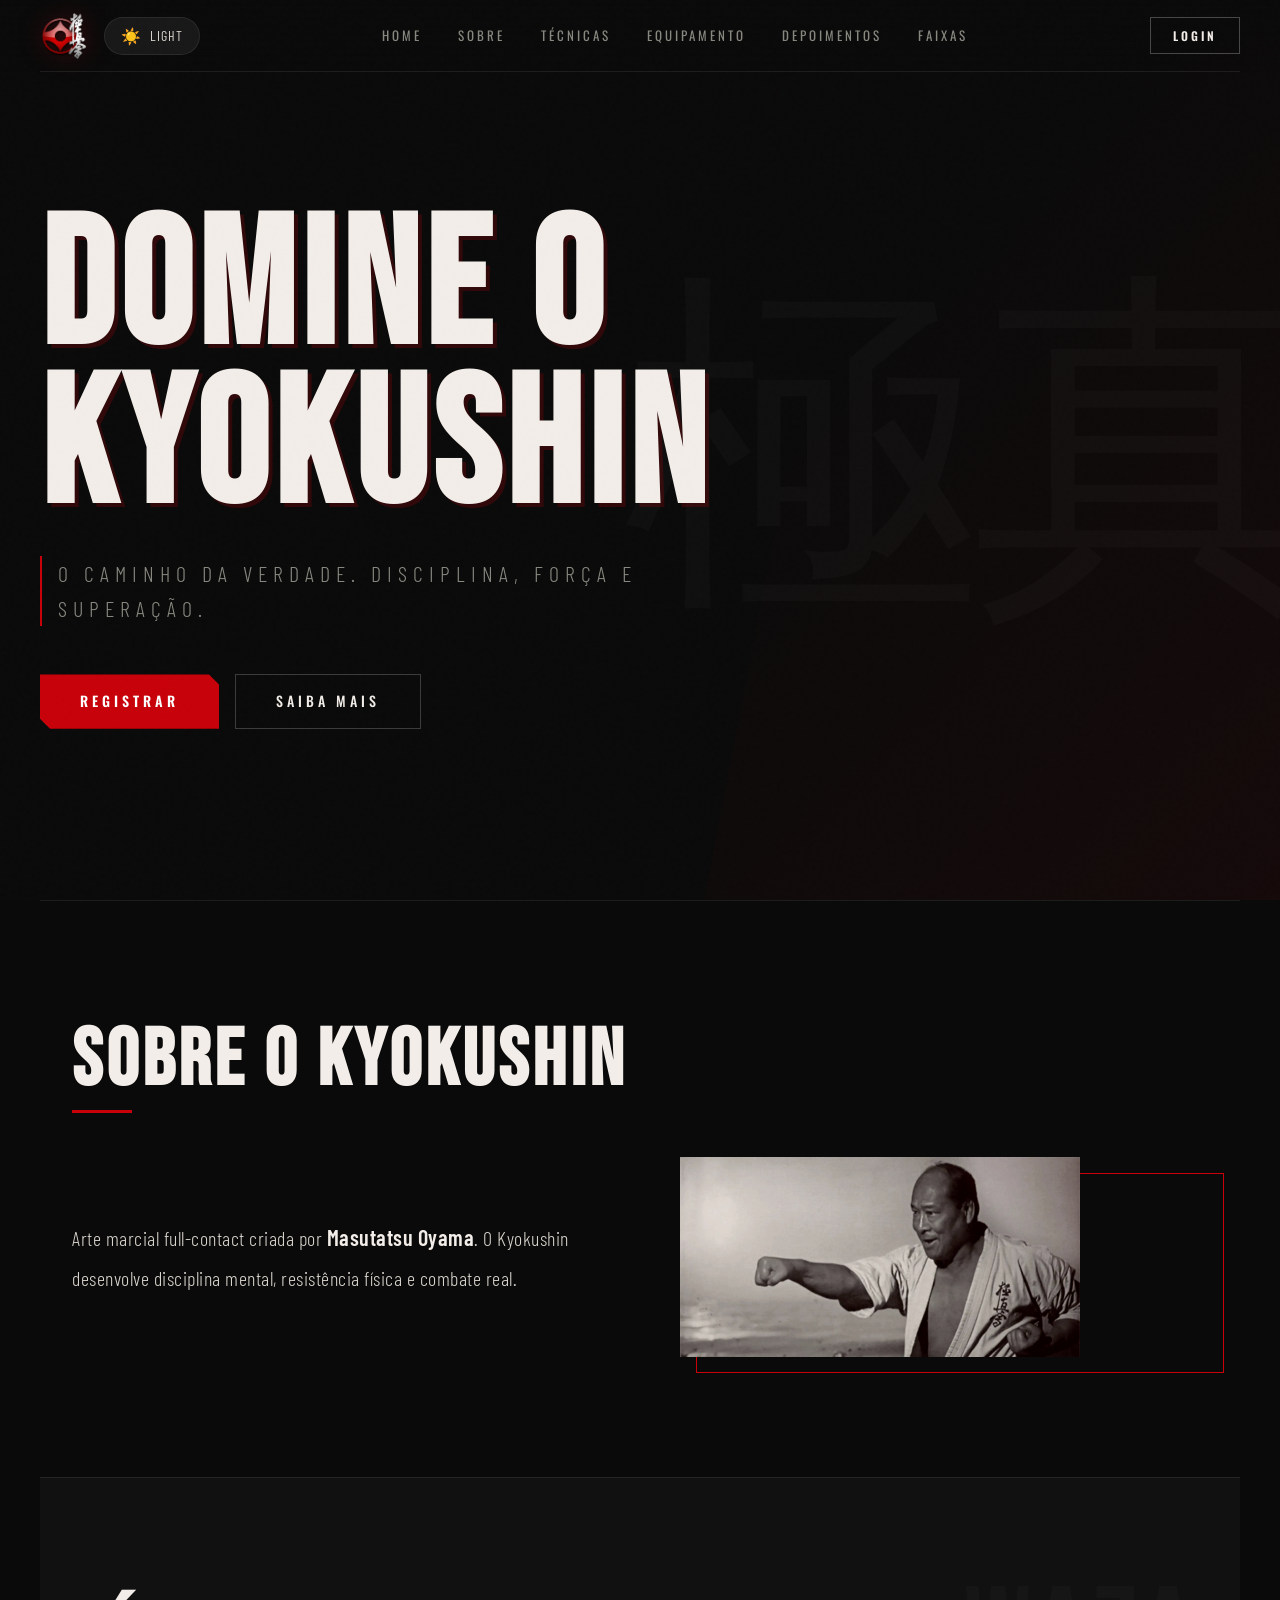
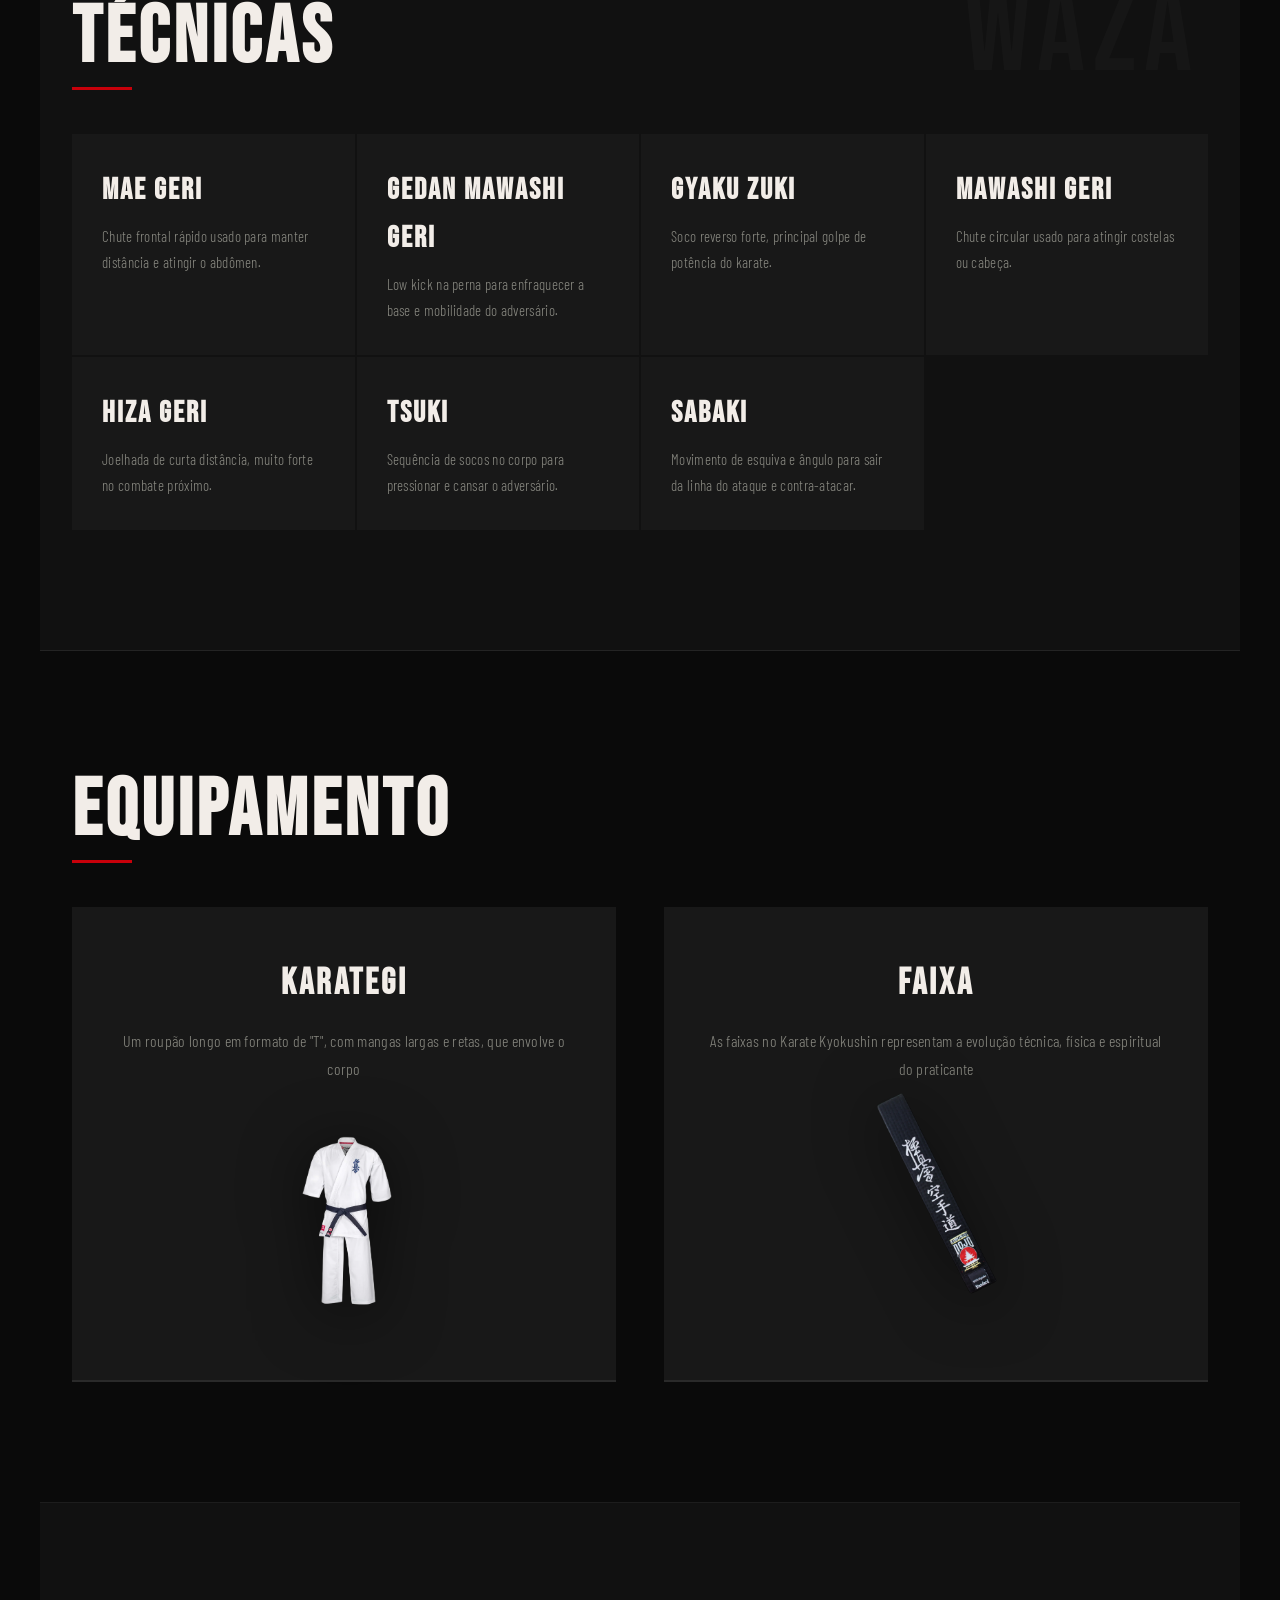
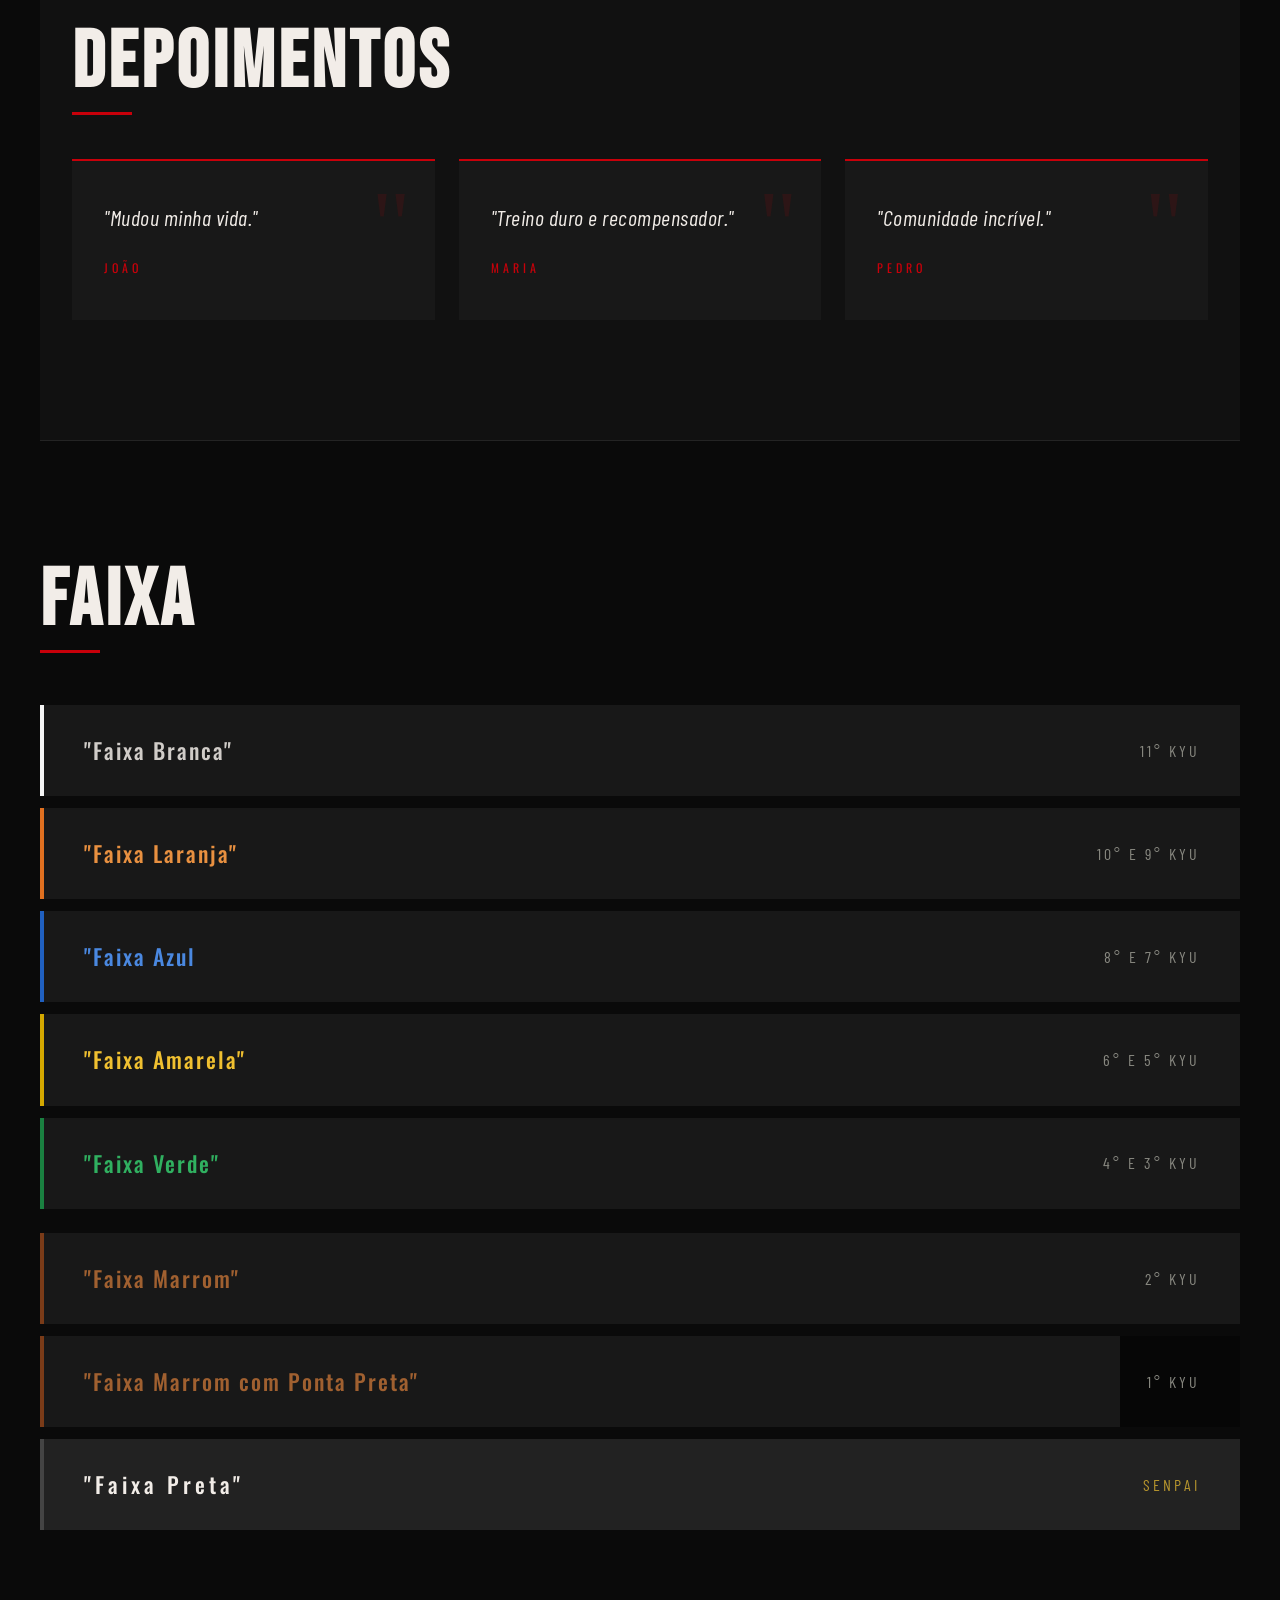
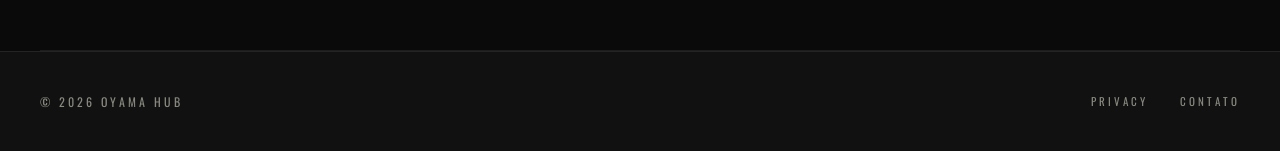
==== commit f5630427: "Revert "novo index" This reverts commit 33826c80f2084b969d12723daaf94adee570ae38." ====
--- a/index.html
+++ b/index.html
@@ -2,1557 +2,286 @@
 <html lang="pt-BR">
 
 <head>
-  <meta charset="utf-8" />
-  <meta name="viewport" content="width=device-width, initial-scale=1" />
-  <title>Tiê Paiva | Social Media e Marketing Digital para marcas</title>
-  <meta name="description"
-    content="Publicitária e estrategista digital. Planejamento, conteúdo e métricas para transformar seguidores em clientes. Pacotes a partir de R$ 900/mês." />
-  <meta name="author" content="Tiê Paiva" />
-  <meta property="og:type" content="website" />
-  <meta property="og:title" content="Tiê Paiva | Social Media e Marketing Digital" />
-  <meta property="og:description"
-    content="Estratégia, conteúdo e análise de resultados para marcas que querem crescer nas redes sociais." />
-  <meta name="twitter:card" content="summary_large_image" />
-  <link rel="preconnect" href="https://fonts.googleapis.com" />
-  <link rel="preconnect" href="https://fonts.gstatic.com" crossorigin />
-  <link
-    href="https://fonts.googleapis.com/css2?family=Unbounded:wght@400;600;800&family=Plus+Jakarta+Sans:ital,wght@0,400;0,500;0,700;1,400&family=IBM+Plex+Mono:wght@400;500&display=swap"
-    rel="stylesheet" />
-  <script type="application/ld+json">
-{"@context":"https://schema.org","@type":"ProfessionalService","name":"Tiê Paiva — Social Media e Marketing Digital","description":"Planejamento, conteúdo e métricas para marcas que querem crescer nas redes sociais.","areaServed":"Brasil","telephone":"+55-12-97811-3288","email":"tiesa.ppcampos@gmail.com","address":{"@type":"PostalAddress","addressLocality":"São José dos Campos","addressRegion":"SP","addressCountry":"BR"}}
-</script>
-  <style>
-    /* ============================================================
-   Tiê Paiva — design system
-   Paleta: ultravioleta, magenta, lilás, névoa, tinta
-   ============================================================ */
-    :root {
-      --radius: 1.25rem;
-      --ink: oklch(0.19 0.09 305);
-      --ultraviolet: oklch(0.36 0.19 300);
-      --magenta: oklch(0.55 0.26 348);
-      --lilac: oklch(0.82 0.09 305);
-      --mist: oklch(0.975 0.012 310);
-
-      --background: oklch(0.995 0.004 310);
-      --foreground: var(--ink);
-      --card: oklch(1 0 0);
-      --card-foreground: var(--ink);
-      --primary: var(--ultraviolet);
-      --primary-foreground: oklch(0.99 0.005 310);
-      --muted: var(--mist);
-      --muted-foreground: oklch(0.46 0.05 305);
-      --accent: var(--magenta);
-      --border: oklch(0.9 0.025 310);
-
-      --gradient-aurora:
-        radial-gradient(60% 70% at 15% 20%, color-mix(in oklab, var(--lilac) 70%, transparent) 0%, transparent 60%),
-        radial-gradient(50% 60% at 85% 10%, color-mix(in oklab, var(--magenta) 30%, transparent) 0%, transparent 65%),
-        radial-gradient(70% 80% at 60% 95%, color-mix(in oklab, var(--ultraviolet) 22%, transparent) 0%, transparent 70%);
-      --gradient-brand: linear-gradient(115deg, var(--ultraviolet), var(--magenta));
-      --shadow-soft: 0 1px 2px oklch(0.36 0.19 300 / .06), 0 18px 40px -24px oklch(0.36 0.19 300 / .35);
-      --shadow-lift: 0 2px 6px oklch(0.36 0.19 300 / .08), 0 34px 60px -28px oklch(0.55 0.26 348 / .45);
-      --ease-silk: cubic-bezier(.22, 1, .36, 1);
-
-      --font-display: "Unbounded", ui-sans-serif, system-ui, sans-serif;
-      --font-sans: "Plus Jakarta Sans", ui-sans-serif, system-ui, sans-serif;
-      --font-mono: "IBM Plex Mono", ui-monospace, monospace;
-    }
-
-    /* Modo escuro — mesma marca, luz baixa */
-    html.dark {
-      --ink: oklch(0.97 0.01 310);
-      --lilac: oklch(0.68 0.12 305);
-      --mist: oklch(0.22 0.045 300);
-      --background: oklch(0.16 0.04 300);
-      --card: oklch(0.21 0.045 300);
-      --primary: oklch(0.72 0.16 300);
-      --primary-foreground: oklch(0.15 0.04 300);
-      --muted-foreground: oklch(0.76 0.03 305);
-      --accent: oklch(0.7 0.2 348);
-      --magenta: oklch(0.7 0.2 348);
-      --ultraviolet: oklch(0.78 0.15 300);
-      --border: oklch(0.34 0.05 300);
-      --gradient-aurora:
-        radial-gradient(60% 70% at 15% 20%, oklch(0.45 0.16 300 / .55) 0%, transparent 60%),
-        radial-gradient(50% 60% at 85% 10%, oklch(0.5 0.22 348 / .4) 0%, transparent 65%),
-        radial-gradient(70% 80% at 60% 95%, oklch(0.4 0.14 300 / .5) 0%, transparent 70%);
-      --gradient-brand: linear-gradient(115deg, oklch(0.55 0.2 300), oklch(0.65 0.24 348));
-      --shadow-soft: 0 1px 2px oklch(0 0 0 / .4), 0 18px 40px -24px oklch(0 0 0 / .7);
-      --shadow-lift: 0 2px 6px oklch(0 0 0 / .45), 0 34px 60px -28px oklch(0.55 0.26 348 / .5);
-    }
-
-    /* Alto contraste */
-    html.hc {
-      --background: oklch(1 0 0);
-      --foreground: oklch(0.11 0.03 300);
-      --card: oklch(1 0 0);
-      --primary: oklch(0.24 0.16 300);
-      --ultraviolet: oklch(0.24 0.16 300);
-      --magenta: oklch(0.36 0.24 348);
-      --muted: oklch(0.97 0 0);
-      --muted-foreground: oklch(0.24 0.02 300);
-      --border: oklch(0.25 0.03 300);
-      --lilac: oklch(0.6 0.06 305);
-      --gradient-aurora: none;
-      --shadow-soft: 0 0 0 1px oklch(0.25 0.03 300);
-      --shadow-lift: 0 0 0 2px oklch(0.25 0.03 300);
-    }
-
-    html.dark.hc {
-      --background: oklch(0.09 0.02 300);
-      --foreground: oklch(1 0 0);
-      --card: oklch(0.09 0.02 300);
-      --muted: oklch(0.14 0.02 300);
-      --muted-foreground: oklch(0.96 0 0);
-      --border: oklch(0.9 0.01 300);
-      --primary: oklch(0.85 0.14 305);
-      --ultraviolet: oklch(0.85 0.14 305);
-      --magenta: oklch(0.82 0.18 348);
-      --gradient-aurora: none;
-      --shadow-soft: 0 0 0 1px oklch(0.9 0.01 300);
-      --shadow-lift: 0 0 0 2px oklch(0.9 0.01 300);
-    }
-
-    /* ---------- base ---------- */
-    *,
-    *::before,
-    *::after {
-      box-sizing: border-box
-    }
-
-    * {
-      margin: 0;
-      border-color: var(--border)
-    }
-
-    html {
-      scroll-behavior: smooth;
-      -webkit-text-size-adjust: 100%;
-      font-size: 100%
-    }
-
-    body {
-      font-family: var(--font-sans);
-      font-feature-settings: "ss01", "cv01";
-      background: var(--background);
-      color: var(--foreground);
-      line-height: 1.6;
-      min-height: 100vh;
-      -webkit-font-smoothing: antialiased;
-    }
-
-    img {
-      display: block;
-      max-width: 100%;
-      height: auto
-    }
-
-    a {
-      color: inherit;
-      text-decoration: none
-    }
-
-    ul {
-      list-style: none;
-      padding: 0
-    }
-
-    button {
-      font: inherit;
-      color: inherit;
-      background: none;
-      border: 0;
-      cursor: pointer
-    }
-
-    h1,
-    h2,
-    h3,
-    .display {
-      font-family: var(--font-display);
-      letter-spacing: -.03em;
-      line-height: 1.06;
-      font-weight: 800
-    }
-
-    :focus-visible {
-      outline: 3px solid var(--accent);
-      outline-offset: 3px;
-      border-radius: 6px
-    }
-
-    ::selection {
-      background: color-mix(in oklab, var(--magenta) 25%, transparent)
-    }
-
-    .sr-only {
-      position: absolute;
-      width: 1px;
-      height: 1px;
-      padding: 0;
-      overflow: hidden;
-      clip: rect(0 0 0 0);
-      white-space: nowrap;
-      border: 0
-    }
-
-    .skip:focus {
-      position: fixed;
-      left: 1rem;
-      top: 1rem;
-      z-index: 60;
-      width: auto;
-      height: auto;
-      clip: auto;
-      padding: .85rem 1.4rem;
-      border-radius: 999px;
-      background: var(--primary);
-      color: var(--primary-foreground);
-      font-weight: 700
-    }
-
-    .wrap {
-      max-width: 72rem;
-      margin-inline: auto;
-      padding-inline: 1.25rem
-    }
-
-    section {
-      padding-block: 5rem
-    }
-
-    .eyebrow {
-      font-family: var(--font-mono);
-      font-size: .72rem;
-      letter-spacing: .24em;
-      text-transform: uppercase;
-      color: var(--muted-foreground)
-    }
-
-    .muted {
-      color: var(--muted-foreground)
-    }
-
-    .grad-text {
-      background: var(--gradient-brand);
-      -webkit-background-clip: text;
-      background-clip: text;
-      color: transparent
-    }
-
-    .glass {
-      background: color-mix(in oklab, var(--card) 72%, transparent);
-      backdrop-filter: blur(16px) saturate(1.4);
-      border: 1px solid color-mix(in oklab, var(--lilac) 45%, transparent)
-    }
-
-    .card {
-      background: var(--card);
-      border: 1px solid var(--border);
-      border-radius: 1.5rem
-    }
-
-    .lift {
-      transition: transform .5s var(--ease-silk), box-shadow .5s var(--ease-silk), border-color .5s var(--ease-silk)
-    }
-
-    .lift:hover {
-      transform: translateY(-6px);
-      box-shadow: var(--shadow-lift);
-      border-color: color-mix(in oklab, var(--magenta) 45%, transparent)
-    }
-
-    .aurora {
-      position: relative;
-      isolation: isolate;
-      overflow: hidden
-    }
-
-    .aurora::before {
-      content: "";
-      position: absolute;
-      inset: -20%;
-      z-index: -1;
-      background: var(--gradient-aurora);
-      filter: blur(20px);
-      animation: aurora-drift 22s var(--ease-silk) infinite alternate
-    }
-
-    @keyframes aurora-drift {
-      from {
-        transform: translate3d(-2%, -1%, 0) scale(1)
-      }
-
-      to {
-        transform: translate3d(3%, 2%, 0) scale(1.08)
-      }
-    }
-
-    .reveal {
-      opacity: 0;
-      transform: translateY(22px);
-      transition: opacity .8s var(--ease-silk), transform .8s var(--ease-silk)
-    }
-
-    .reveal.is-visible {
-      opacity: 1;
-      transform: none
-    }
-
-    /* botões */
-    .btn {
-      display: inline-flex;
-      align-items: center;
-      justify-content: center;
-      gap: .5rem;
-      min-height: 3.5rem;
-      padding-inline: 2rem;
-      border-radius: 999px;
-      font-weight: 700;
-      transition: transform .5s var(--ease-silk), color .3s, border-color .3s
-    }
-
-    .btn-primary {
-      background: var(--gradient-brand);
-      color: var(--primary-foreground)
-    }
-
-    .btn-primary:hover {
-      transform: scale(1.03)
-    }
-
-    .btn-ghost {
-      border: 1px solid var(--border);
-      min-height: 3.5rem
-    }
-
-    .btn-ghost:hover {
-      border-color: var(--magenta);
-      color: var(--magenta)
-    }
-
-    .pulse {
-      animation: pulse-ring 2.8s ease-out infinite
-    }
-
-    @keyframes pulse-ring {
-      0% {
-        box-shadow: 0 0 0 0 color-mix(in oklab, var(--magenta) 45%, transparent)
-      }
-
-      70% {
-        box-shadow: 0 0 0 18px transparent
-      }
-
-      100% {
-        box-shadow: 0 0 0 0 transparent
-      }
-    }
-
-    /* header */
-    header {
-      position: sticky;
-      top: 0;
-      z-index: 40
-    }
-
-    header nav {
-      display: flex;
-      align-items: center;
-      justify-content: space-between;
-      gap: 1rem;
-      max-width: 72rem;
-      margin-inline: auto;
-      padding: 1rem 1.25rem
-    }
-
-    .brand {
-      font-family: var(--font-display);
-      font-weight: 800;
-      font-size: 1.125rem
-    }
-
-    .brand span {
-      color: var(--magenta)
-    }
-
-    .navlinks {
-      display: none;
-      gap: 1.75rem;
-      align-items: center;
-      font-size: .9rem;
-      font-weight: 500
-    }
-
-    .navlinks a {
-      position: relative;
-      padding-block: .25rem;
-      transition: color .3s
-    }
-
-    .navlinks a::after {
-      content: "";
-      position: absolute;
-      inset-inline: 0;
-      bottom: -2px;
-      height: 1px;
-      background: var(--magenta);
-      transform: scaleX(0);
-      transform-origin: left;
-      transition: transform .5s var(--ease-silk)
-    }
-
-    .navlinks a:hover {
-      color: var(--magenta)
-    }
-
-    .navlinks a:hover::after {
-      transform: scaleX(1)
-    }
-
-    .icon-btn {
-      display: grid;
-      place-items: center;
-      width: 2.75rem;
-      height: 2.75rem;
-      border-radius: 999px;
-      border: 1px solid var(--border);
-      transition: color .3s, border-color .3s
-    }
-
-    .icon-btn:hover {
-      border-color: var(--magenta);
-      color: var(--magenta)
-    }
-
-    .nav-cta {
-      display: inline-flex;
-      align-items: center;
-      gap: .5rem;
-      min-height: 2.75rem;
-      padding-inline: 1rem;
-      border-radius: 999px;
-      border: 1px solid var(--border);
-      font-size: .875rem;
-      font-weight: 600;
-      transition: color .3s, border-color .3s
-    }
-
-    .nav-cta:hover {
-      border-color: var(--magenta);
-      color: var(--magenta)
-    }
-
-    /* hero */
-    .hero-grid {
-      display: grid;
-      gap: 3.5rem;
-      align-items: center
-    }
-
-    h1 {
-      font-size: clamp(2.4rem, 6vw, 4.4rem)
-    }
-
-    .hero-lead {
-      margin-top: 1.5rem;
-      max-width: 36rem;
-      font-size: 1.125rem
-    }
-
-    .hero-actions {
-      margin-top: 2.25rem;
-      display: flex;
-      flex-wrap: wrap;
-      gap: 1rem;
-      align-items: center
-    }
-
-    .feed {
-      display: none;
-      position: relative;
-      height: 520px;
-      overflow: hidden;
-      -webkit-mask-image: linear-gradient(to bottom, transparent, #000 14%, #000 86%, transparent);
-      mask-image: linear-gradient(to bottom, transparent, #000 14%, #000 86%, transparent)
-    }
-
-    .feed-cols {
-      display: grid;
-      grid-template-columns: 1fr 1fr;
-      gap: 1rem;
-      transform: rotate(-6deg) scale(1.06)
-    }
-
-    .feed-col {
-      display: flex;
-      flex-direction: column;
-      gap: 1rem
-    }
-
-    .feed-col:nth-child(1) {
-      animation: float-soft 7s ease-in-out infinite alternate
-    }
-
-    .feed-col:nth-child(2) {
-      animation: float-soft 9s ease-in-out infinite alternate;
-      animation-delay: -3s
-    }
-
-    @keyframes float-soft {
-      from {
-        transform: translateY(0)
-      }
-
-      to {
-        transform: translateY(-10px)
-      }
-    }
-
-    .tile {
-      padding: 1.5rem;
-      border-radius: 1.5rem;
-      background: var(--card);
-      border: 1px solid var(--border);
-      box-shadow: var(--shadow-soft)
-    }
-
-    .tile-value {
-      margin-top: .75rem;
-      font-family: var(--font-display);
-      font-size: 1.5rem;
-      font-weight: 700;
-      color: var(--ultraviolet)
-    }
-
-    /* sobre */
-    .about {
-      display: grid;
-      gap: 3.5rem;
-      align-items: start
-    }
-
-    figure.portrait {
-      position: relative
-    }
-
-    figure.portrait img {
-      width: 100%;
-      border-radius: 2rem;
-      object-fit: cover;
-      box-shadow: var(--shadow-lift)
-    }
-
-    figure.portrait figcaption {
-      position: absolute;
-      bottom: -1.5rem;
-      left: 1.5rem;
-      right: 2.5rem;
-      border-radius: 1rem;
-      padding: 1rem 1.25rem;
-      font-size: .875rem
-    }
-
-    .section-title {
-      font-size: clamp(2rem, 4vw, 3rem)
-    }
-
-    /* por que */
-    .why {
-      background: var(--mist)
-    }
-
-    .why-grid {
-      display: grid;
-      gap: 3.5rem
-    }
-
-    .reason {
-      display: flex;
-      gap: 1rem;
-      align-items: flex-start;
-      padding: 1.25rem;
-      border-radius: 1rem;
-      background: var(--card);
-      border: 1px solid var(--border)
-    }
-
-    .reason+.reason {
-      margin-top: 1.25rem
-    }
-
-    .tick {
-      margin-top: .15rem;
-      display: grid;
-      place-items: center;
-      width: 2rem;
-      height: 2rem;
-      flex: 0 0 auto;
-      border-radius: 999px;
-      background: var(--gradient-brand);
-      color: var(--primary-foreground);
-      transition: transform .5s var(--ease-silk)
-    }
-
-    .reason:hover .tick {
-      transform: rotate(12deg)
-    }
-
-    blockquote.pull {
-      margin-top: 2rem;
-      border-left: 4px solid var(--magenta);
-      background: var(--card);
-      padding: 1.75rem;
-      border-radius: 1.5rem;
-      font-size: 1.05rem;
-      box-shadow: var(--shadow-soft)
-    }
-
-    /* expertise */
-    .grid-2 {
-      display: grid;
-      gap: 1.5rem
-    }
-
-    .exp {
-      position: relative;
-      overflow: hidden;
-      padding: 2rem
-    }
-
-    .exp .glow {
-      pointer-events: none;
-      position: absolute;
-      right: -4rem;
-      top: -4rem;
-      width: 12rem;
-      height: 12rem;
-      border-radius: 999px;
-      background: var(--gradient-brand);
-      opacity: 0;
-      filter: blur(48px);
-      transition: opacity .7s
-    }
-
-    .exp:hover .glow {
-      opacity: .25
-    }
-
-    .exp-top {
-      display: flex;
-      align-items: center;
-      justify-content: space-between
-    }
-
-    .exp-top .num {
-      font-family: var(--font-mono);
-      font-size: .875rem;
-      color: var(--muted-foreground)
-    }
-
-    .svc {
-      margin-top: 3.5rem;
-      border: 1px solid var(--border);
-      background: var(--mist);
-      border-radius: 1.5rem;
-      padding: 2rem
-    }
-
-    .svc ul {
-      margin-top: 1.5rem;
-      display: grid;
-      gap: .25rem 2.5rem
-    }
-
-    .svc li {
-      display: flex;
-      align-items: center;
-      gap: .75rem;
-      border-bottom: 1px solid var(--border);
-      padding-bottom: .75rem;
-      font-weight: 500
-    }
-
-    .dot {
-      width: .375rem;
-      height: .375rem;
-      border-radius: 999px;
-      background: var(--magenta);
-      flex: 0 0 auto
-    }
-
-    /* prova social */
-    .proof {
-      background: var(--mist);
-      border-block: 1px solid var(--border)
-    }
-
-    .marquee {
-      position: relative;
-      margin-top: 3rem;
-      overflow: hidden;
-      padding-block: .5rem;
-      -webkit-mask-image: linear-gradient(to right, transparent, #000 10%, #000 90%, transparent);
-      mask-image: linear-gradient(to right, transparent, #000 10%, #000 90%, transparent)
-    }
-
-    .marquee-track {
-      display: flex;
-      width: max-content;
-      gap: 1rem;
-      padding-right: 1rem;
-      animation: marquee 38s linear infinite
-    }
-
-    .marquee:hover .marquee-track {
-      animation-play-state: paused
-    }
-
-    @keyframes marquee {
-      to {
-        transform: translateX(-50%)
-      }
-    }
-
-    .logo {
-      display: grid;
-      place-items: center;
-      height: 5rem;
-      min-width: 14rem;
-      padding-inline: 2rem;
-      border-radius: 1rem;
-      background: var(--card);
-      border: 1px solid var(--border);
-      font-family: var(--font-display);
-      font-weight: 600;
-      font-size: 1.05rem;
-      color: var(--ultraviolet)
-    }
-
-    .grid-3 {
-      display: grid;
-      gap: 1.5rem
-    }
-
-    .quote figcaption {
-      margin-top: 1.5rem;
-      display: flex;
-      align-items: center;
-      gap: .75rem;
-      border-top: 1px solid var(--border);
-      padding-top: 1.25rem
-    }
-
-    .avatar {
-      display: grid;
-      place-items: center;
-      width: 2.5rem;
-      height: 2.5rem;
-      border-radius: 999px;
-      background: var(--gradient-brand);
-      color: var(--primary-foreground);
-      font-family: var(--font-display);
-      font-weight: 700;
-      font-size: .875rem
-    }
-
-    /* investimento */
-    .plans {
-      display: grid;
-      gap: 1.5rem;
-      align-items: start;
-      margin-top: 3rem
-    }
-
-    .plan {
-      padding: 2rem;
-      border-radius: 2rem
-    }
-
-    .plan h3 {
-      font-size: 1.5rem
-    }
-
-    .plan .price {
-      margin-top: 1.75rem;
-      font-family: var(--font-display);
-      font-size: 2.25rem;
-      font-weight: 800
-    }
-
-    .plan .price small {
-      font-size: 1rem;
-      font-weight: 500;
-      color: var(--muted-foreground)
-    }
-
-    .plan ul {
-      margin-top: 1.75rem;
-      display: grid;
-      gap: .75rem;
-      font-size: .9rem
-    }
-
-    .plan li {
-      display: flex;
-      gap: .75rem;
-      align-items: flex-start
-    }
-
-    .plan li svg {
-      margin-top: .2rem;
-      flex: 0 0 auto;
-      color: var(--magenta)
-    }
-
-    .plan .cta {
-      margin-top: 2rem;
-      display: inline-flex;
-      width: 100%;
-      min-height: 3rem;
-      align-items: center;
-      justify-content: center;
-      border-radius: 999px;
-      border: 1px solid var(--border);
-      font-weight: 700;
-      transition: color .3s, border-color .3s, transform .5s var(--ease-silk)
-    }
-
-    .plan .cta:hover {
-      border-color: var(--magenta);
-      color: var(--magenta)
-    }
-
-    .plan.featured {
-      position: relative;
-      overflow: hidden;
-      border: 1px solid transparent;
-      background: var(--gradient-brand);
-      color: var(--primary-foreground);
-      box-shadow: var(--shadow-lift);
-      padding-top: 4rem;
-      transition: transform .5s var(--ease-silk)
-    }
-
-    .plan.featured:hover {
-      transform: translateY(-8px)
-    }
-
-    .plan.featured .muted,
-    .plan.featured .price small {
-      color: inherit;
-      opacity: .8
-    }
-
-    .plan.featured li svg {
-      color: inherit
-    }
-
-    .plan.featured .cta {
-      background: var(--card);
-      color: var(--ultraviolet);
-      border-color: transparent
-    }
-
-    .plan.featured .cta:hover {
-      transform: scale(1.02);
-      color: var(--ultraviolet)
-    }
-
-    .badge {
-      position: absolute;
-      right: 0;
-      top: 1.5rem;
-      background: var(--card);
-      color: var(--magenta);
-      padding: .375rem 1rem;
-      border-radius: 999px 0 0 999px;
-      font-family: var(--font-mono);
-      font-size: .7rem;
-      letter-spacing: .18em;
-      text-transform: uppercase
-    }
-
-    /* contato + footer */
-    .contact {
-      text-align: center
-    }
-
-    .contact .btn {
-      margin-top: 2.5rem;
-      min-height: 4rem;
-      padding-inline: 2.5rem
-    }
-
-    footer {
-      border-top: 1px solid var(--border);
-      background: var(--mist);
-      padding-block: 3.5rem
-    }
-
-    .foot-grid {
-      display: grid;
-      gap: 2.5rem
-    }
-
-    .foot-grid a:hover {
-      color: var(--magenta)
-    }
-
-    .socials {
-      margin-top: 1.25rem;
-      display: flex;
-      gap: .75rem
-    }
-
-    .copyright {
-      margin-top: 3rem;
-      border-top: 1px solid var(--border);
-      padding-top: 1.5rem;
-      font-size: .75rem;
-      color: var(--muted-foreground)
-    }
-
-    /* toolbar de acessibilidade */
-    .a11y {
-      position: fixed;
-      right: 1.25rem;
-      bottom: 1.25rem;
-      z-index: 50;
-      display: flex;
-      flex-direction: column;
-      align-items: flex-end;
-      gap: .75rem
-    }
-
-    .a11y-panel {
-      display: flex;
-      flex-direction: column;
-      gap: .75rem;
-      padding: 1rem;
-      border-radius: 1.5rem;
-      box-shadow: var(--shadow-lift)
-    }
-
-    .a11y-panel[hidden] {
-      display: none
-    }
-
-    .a11y-row {
-      display: flex;
-      align-items: center;
-      gap: .5rem
-    }
-
-    .a11y-btn {
-      display: flex;
-      align-items: center;
-      gap: .5rem;
-      min-height: 2.75rem;
-      padding-inline: 1rem;
-      border-radius: 999px;
-      border: 1px solid var(--border);
-      background: var(--card);
-      font-size: .875rem;
-      font-weight: 500;
-      transition: background .3s
-    }
-
-    .a11y-btn:hover {
-      background: var(--muted)
-    }
-
-    .a11y-btn.round {
-      padding: 0;
-      width: 2.75rem;
-      justify-content: center
-    }
-
-    .a11y-btn:disabled {
-      opacity: .4;
-      cursor: not-allowed
-    }
-
-    .a11y-fab {
-      display: grid;
-      place-items: center;
-      width: 3.5rem;
-      height: 3.5rem;
-      border-radius: 999px;
-      background: var(--gradient-brand);
-      color: var(--primary-foreground);
-      box-shadow: var(--shadow-lift);
-      transition: transform .5s var(--ease-silk)
-    }
-
-    .a11y-fab:hover {
-      transform: scale(1.05)
-    }
-
-    #scaleLabel {
-      min-width: 4rem;
-      text-align: center;
-      font-size: .875rem;
-      font-weight: 500
-    }
-
-    /* responsivo (mobile first → breakpoints) */
-    @media (min-width:640px) {
-      .grid-2 {
-        grid-template-columns: 1fr 1fr
-      }
-
-      .svc ul {
-        grid-template-columns: 1fr 1fr
-      }
-
-      .certs {
-        grid-template-columns: repeat(3, 1fr)
-      }
-    }
-
-    @media (min-width:768px) {
-      .navlinks {
-        display: flex
-      }
-
-      .grid-3 {
-        grid-template-columns: repeat(3, 1fr)
-      }
-
-      .foot-grid {
-        grid-template-columns: repeat(3, 1fr)
-      }
-
-      .quote:nth-child(2) {
-        margin-top: 1.5rem
-      }
-    }
-
-    @media (min-width:1024px) {
-      section {
-        padding-block: 6rem
-      }
-
-      .hero-grid {
-        grid-template-columns: 1.05fr .95fr
-      }
-
-      .feed {
-        display: block
-      }
-
-      .about {
-        grid-template-columns: .85fr 1.15fr
-      }
-
-      .why-grid {
-        grid-template-columns: .9fr 1.1fr
-      }
-
-      .svc ul {
-        grid-template-columns: repeat(3, 1fr)
-      }
-
-      .plans {
-        grid-template-columns: repeat(3, 1fr)
-      }
-
-      .plan.featured {
-        margin-top: -1.5rem;
-        padding-bottom: 3rem
-      }
-    }
-
-    @media (prefers-reduced-motion:reduce) {
-      html {
-        scroll-behavior: auto
-      }
-
-      *,
-      *::before,
-      *::after {
-        animation-duration: .001ms !important;
-        animation-iteration-count: 1 !important;
-        transition-duration: .001ms !important
-      }
-
-      .reveal {
-        opacity: 1;
-        transform: none
-      }
-    }
-  </style>
+  <meta charset="UTF-8">
+  <meta name="viewport" content="width=device-width, initial-scale=1.0">
+  <title>Oyama Hub | Karate Kyokushin</title>
+  <link rel="icon" href="./img/kyokushinicon.png">
+  <link rel="stylesheet" href="css/style.css">
+  <meta name="description" content="Treine Karate Kyokushin e desenvolva força, disciplina e superação.">
+
 </head>
 
 <body>
-  <a class="skip sr-only" href="#conteudo">Pular para o conteúdo</a>
-
-  <header class="glass">
-    <nav aria-label="Navegação principal">
-      <a class="brand" href="#inicio">Tiê<span>.</span></a>
-      <ul class="navlinks">
-        <li><a href="#sobre">Sobre</a></li>
-        <li><a href="#expertise">Expertise</a></li>
-        <li><a href="#prova-social">Resultados</a></li>
-        <li><a href="#investimento">Investimento</a></li>
-      </ul>
-      <div style="display:flex;align-items:center;gap:.5rem">
-        <button type="button" class="icon-btn" id="themeToggle" aria-pressed="false" aria-label="Ativar modo escuro">
-          <svg width="20" height="20" viewBox="0 0 24 24" fill="none" stroke="currentColor" stroke-width="2"
-            stroke-linecap="round" aria-hidden="true" id="themeIcon">
-            <circle cx="12" cy="12" r="4" />
-            <path
-              d="M12 2v2M12 20v2M4.9 4.9l1.4 1.4M17.7 17.7l1.4 1.4M2 12h2M20 12h2M6.3 17.7l-1.4 1.4M19.1 4.9l-1.4 1.4" />
-          </svg>
+  <header>
+    <nav class="navbar">
+
+      <div class="nav-left">
+        <img src="./img/kyokushinicon.png" class="logo" alt="Kyokushin Logo">
+        <button id="theme-toggle" class="theme-btn" aria-label="Alternar tema">
+          <span class="theme-icon">☀️</span>
+          <span class="theme-label">Light</span>
         </button>
-        <a class="nav-cta" href="https://wa.me/5512978113288" target="_blank" rel="noopener noreferrer">
-          <svg width="16" height="16" viewBox="0 0 24 24" fill="none" stroke="currentColor" stroke-width="2"
-            stroke-linecap="round" stroke-linejoin="round" aria-hidden="true">
-            <path
-              d="M21 11.5a8.4 8.4 0 0 1-9 8.4 8.5 8.5 0 0 1-3.9-.9L3 21l1.9-5A8.4 8.4 0 0 1 12 3a8.4 8.4 0 0 1 9 8.5Z" />
-          </svg>
-          Falar agora
-        </a>
-      </div>
+      </div>
+
+      <div class="nav-links">
+        <a href="#home">Home</a>
+        <a href="#about">Sobre</a>
+        <a href="#techniques">Técnicas</a>
+        <a href="#training">Equipamento</a>
+        <a href="#testimonials">Depoimentos</a>
+        <a href="#faixas">Faixas</a>
+      </div>
+      <a href="./php/login.php">
+        <button id="login">Login</button>
+      </a>
     </nav>
   </header>
 
-  <main id="conteudo">
-    <!-- Hero -->
-    <section id="inicio" class="aurora">
-      <div class="wrap hero-grid">
-        <div>
-          <p class="eyebrow reveal">Publicitária · Social Media · São José dos Campos</p>
-          <h1 class="reveal" style="margin-top:1.25rem">Sonha em ter uma marca <span class="grad-text">influente</span>
-            nas redes sociais?</h1>
-          <p class="hero-lead reveal muted">Conte comigo para tornar seu sonho em realidade com estratégias inteligentes
-            e criativas! Juntos iremos transformar seguidores em clientes.</p>
-          <div class="hero-actions reveal">
-            <a class="btn btn-primary pulse" href="https://wa.me/5512978113288" target="_blank"
-              rel="noopener noreferrer">
-              Quero transformar minha marca
-              <svg width="20" height="20" viewBox="0 0 24 24" fill="none" stroke="currentColor" stroke-width="2"
-                stroke-linecap="round" stroke-linejoin="round" aria-hidden="true">
-                <path d="M7 17 17 7M9 7h8v8" />
-              </svg>
-            </a>
-            <a class="btn btn-ghost" href="#investimento">Ver pacotes</a>
-          </div>
-        </div>
-        <div class="feed" aria-hidden="true">
-          <div class="feed-cols" id="feedCols"></div>
-        </div>
-      </div>
-    </section>
-
-    <!-- Sobre -->
-    <section id="sobre" style="border-top:1px solid var(--border)">
-      <div class="wrap about">
-        <figure class="portrait reveal">
-          <img
-            src="[data-uri]"
-            width="760" height="933" loading="lazy"
-            alt="Retrato de Tiê Paiva, publicitária e especialista em marketing digital" />
-          <figcaption class="glass">
-            <span class="eyebrow">Desde 2019</span>
-            <p style="margin-top:.25rem;font-weight:500">Agências, marcas e mercado financeiro.</p>
-          </figcaption>
-        </figure>
-        <div class="reveal">
-          <h2 class="section-title">Olá, Sou Tiê Paiva!</h2>
-          <p
-            style="margin-top:.5rem;font-family:var(--font-mono);font-size:.8rem;text-transform:uppercase;letter-spacing:.24em;color:var(--magenta)">
-            Publicitária</p>
-          <p class="muted" style="margin-top:1.75rem;font-size:1.125rem">Sou publicitária, especialista em Marketing
-            Digital com foco no Mercado Financeiro e Marketing Avançado pela ESPM. Desde 2019, mergulho no mundo da
-            comunicação, passando por agências e atendendo clientes de diversos setores. Ao longo da minha trajetória,
-            desenvolvi expertise em estratégias digitais, branding e performance. Atuo planejando e executando
-            estratégias de marketing, gerenciando mídias sociais e pagas, promoções, eventos e inteligência de mercado.
-            Meu diferencial é combinar análise, criatividade e visão de negócios para impulsionar marcas e gerar
-            resultados reais. Sou movida por desafios e me destaco pela organização e visão crítica.</p>
-        </div>
-      </div>
-    </section>
-
-    <!-- Por que um Social Media -->
-    <section class="why">
-      <div class="wrap why-grid">
-        <div class="reveal">
-          <h2 class="section-title">Por que um <span class="grad-text">Social Media</span>?</h2>
-          <p class="muted" style="margin-top:1.5rem;font-size:1.125rem">Em um mercado cada vez mais digital, estar
-            presente nas redes sociais não é mais uma opção, é uma necessidade. Uma gestão profissional permite que sua
-            empresa:</p>
-        </div>
-        <div>
-          <ul id="reasons"></ul>
-          <blockquote class="pull reveal">Investir em social media é investir no crescimento sustentável e na relevância
-            da sua marca no mundo digital. Investir em um profissional que entenda as nuances das redes sociais pode
-            transformar sua presença online em um verdadeiro sucesso.</blockquote>
-        </div>
-      </div>
-    </section>
-
-    <!-- Expertise -->
-    <section id="expertise">
-      <div class="wrap">
-        <h2 class="section-title reveal">Minha expertise e serviços</h2>
-        <div class="grid-2" id="expertise-grid" style="margin-top:3rem"></div>
-        <div class="svc reveal">
-          <h3 class="eyebrow">Serviços inclusos</h3>
-          <ul id="services"></ul>
-        </div>
-      </div>
-    </section>
-
-    <!-- Prova social -->
-    <section id="prova-social" class="proof" style="padding-inline:0">
-      <div class="wrap">
-        <h2 class="section-title reveal">Marcas, certificados e pessoas</h2>
-        <p class="muted reveal" style="margin-top:1rem;font-size:1.125rem">Clientes atendidos ao longo da trajetória em
-          agências e projetos diretos.</p>
-      </div>
-      <div class="marquee"
-        aria-label="Clientes atendidos: Imaginadora, SeaWorld, Shibata Supermercados, ITAÚSA, ESPM e RD Station">
-        <div class="marquee-track" id="marquee" aria-hidden="true"></div>
-      </div>
-      <div class="wrap">
-        <h3 class="eyebrow reveal" style="margin-top:4rem">Certificados</h3>
-        <ul class="grid-3 certs" id="certs" style="margin-top:1.5rem"></ul>
-        <h3 class="eyebrow reveal" style="margin-top:4rem">Depoimentos</h3>
-        <div class="grid-3" id="testimonials" style="margin-top:1.5rem"></div>
-      </div>
-    </section>
-
-    <!-- Investimento -->
-    <section id="investimento">
-      <div class="wrap">
-        <h2 class="section-title reveal">Investimento</h2>
-        <p class="muted reveal" style="margin-top:1rem;max-width:36rem;font-size:1.125rem">Três formatos de trabalho
-          mensal. Todos começam com uma conversa para entender sua marca.</p>
-        <div class="plans" id="plans"></div>
-        <p class="muted reveal" style="margin-top:2.5rem;max-width:48rem;font-size:.875rem"><strong
-            style="color:var(--foreground)">Incluso:</strong> diário de captação, relatório mensal, reunião. <strong
-            style="color:var(--foreground)">Não incluso:</strong> tráfego pago, Google Meu Negócio, SAC.</p>
-      </div>
-    </section>
-
-    <!-- Contato -->
-    <section id="contato" class="aurora">
-      <div class="wrap contact" style="max-width:48rem">
-        <h2 class="reveal" style="font-size:clamp(2rem,4.5vw,3.2rem)">Vamos estruturar sua marca?</h2>
-        <p class="muted reveal" style="margin-top:1.25rem;font-size:1.125rem">Me conta onde sua marca está hoje e eu te
-          mostro o próximo passo.</p>
-        <a class="btn btn-primary pulse reveal" href="https://wa.me/5512978113288" target="_blank"
-          rel="noopener noreferrer">
-          <svg width="20" height="20" viewBox="0 0 24 24" fill="none" stroke="currentColor" stroke-width="2"
-            stroke-linecap="round" stroke-linejoin="round" aria-hidden="true">
-            <path
-              d="M21 11.5a8.4 8.4 0 0 1-9 8.4 8.5 8.5 0 0 1-3.9-.9L3 21l1.9-5A8.4 8.4 0 0 1 12 3a8.4 8.4 0 0 1 9 8.5Z" />
-          </svg>
-          Fale comigo no WhatsApp e vamos estruturar sua marca
-        </a>
-      </div>
-    </section>
+
+  <main>
+
+    <section id="home" class="hero">
+      <div class="hero-content">
+
+        <h1>DOMINE O <br>KYOKUSHIN</h1>
+
+        <p>O caminho da verdade. Disciplina, força e superação.</p>
+
+        <div class="button-group">
+          <a href="./php/registro.php" class="btn-primary">Registrar</a>
+          <a href="https://www.youtube.com/watch?v=viLy-JlkTCw&pp=ygUdZG9jdW1lbnRhcmlvIGthcmF0ZSBreW9rdXNoaW4%3D"
+            class="btn-secondary">Saiba mais</a>
+        </div>
+
+      </div>
+    </section>
+
+
+    <section id="about" class="about container">
+
+      <h2 class="section-title">Sobre o Kyokushin</h2>
+
+      <div class="about-content">
+
+        <p>
+          Arte marcial full-contact criada por <strong>Masutatsu Oyama</strong>.
+          O Kyokushin desenvolve disciplina mental, resistência física e
+          combate real.
+        </p>
+
+        <div class="placeholder-image">
+          <img src="./img/oyama.jpg" alt="Treino de Kyokushin" style="width: 100%; max-width: 400px; height: 100%;">
+        </div>
+
+      </div>
+
+    </section>
+
+
+    <section id="techniques" class="techniques container">
+
+      <h2 class="section-title">Técnicas</h2>
+
+      <div class="technique-grid">
+
+        <article class="technique-card">
+          <h3>Mae Geri</h3>
+          <p>Chute frontal rápido usado para manter distância e atingir o abdômen.</p>
+        </article>
+
+        <article class="technique-card">
+          <h3>Gedan Mawashi Geri</h3>
+          <p>Low kick na perna para enfraquecer a base e mobilidade do adversário.</p>
+        </article>
+
+        <article class="technique-card">
+          <h3>Gyaku Zuki</h3>
+          <p>Soco reverso forte, principal golpe de potência do karate.</p>
+        </article>
+
+        <article class="technique-card">
+          <h3>Mawashi Geri</h3>
+          <p>Chute circular usado para atingir costelas ou cabeça.</p>
+        </article>
+
+        <article class="technique-card">
+          <h3>Hiza Geri</h3>
+          <p>Joelhada de curta distância, muito forte no combate próximo.</p>
+        </article>
+
+        <article class="technique-card">
+          <h3>Tsuki</h3>
+          <p>Sequência de socos no corpo para pressionar e cansar o adversário.</p>
+        </article>
+
+        <article class="technique-card">
+          <h3>Sabaki</h3>
+          <p>Movimento de esquiva e ângulo para sair da linha do ataque e contra-atacar.</p>
+        </article>
+
+      </div>
+
+    </section>
+
+
+    <section id="training" class="training container">
+
+      <h2 class="section-title">Equipamento</h2>
+
+      <div class="training-grid">
+
+        <div class="training-card">
+          <h3>Karategi</h3>
+          <p>Um roupão longo em formato de "T", com mangas largas e retas, que envolve o corpo</p>
+          <img src="img/kimono-Photoroom.png" alt="Foto de um kimono" style="width: 250px; height: 250px;">
+        </div>
+
+        <div class="training-card">
+          <h3 id="faixa-title">Faixa</h3>
+          <p>
+            As faixas no Karate Kyokushin representam a evolução técnica, física e espiritual do praticante
+            <img src="img/faixakarate.png" alt="Foto de um kimono"
+              style="width: 250px; height: 250px; align-items: center; display: flex; justify-content: center;">
+          </p>
+        </div>
+
+    </section>
+
+
+    <section id="testimonials" class="testimonials container">
+
+      <h2 class="section-title">Depoimentos</h2>
+
+      <div class="testimonial-grid">
+
+        <blockquote class="testimonial-card">
+          <p>"Mudou minha vida."</p>
+          <cite>João</cite>
+        </blockquote>
+
+        <blockquote class="testimonial-card">
+          <p>"Treino duro e recompensador."</p>
+          <cite>Maria</cite>
+        </blockquote>
+
+        <blockquote class="testimonial-card">
+          <p>"Comunidade incrível."</p>
+          <cite>Pedro</cite>
+        </blockquote>
+
+      </div>
+
+    </section>
+    <section id="faixas" class="faixas container">
+      <h2 class="section-title">Faixa</h2>
+      <div class="faixa-grid">
+        <div class="faixacss">
+
+          <blockquote class="faixa-card" id="faixabranca">
+            <p>"Faixa Branca"</p><br>
+            <cite>11° Kyu</cite>
+          </blockquote>
+
+          <blockquote class="faixa-card" id="faixalaranja">
+            <p>"Faixa Laranja"</p><br>
+            <cite>10° e 9° Kyu</cite>
+          </blockquote>
+
+          <blockquote class="faixa-card" id="faixaazul">
+            <p>"Faixa Azul</p><br>
+            <cite>8° e 7° Kyu</cite>
+          </blockquote>
+
+          <blockquote class="faixa-card" id="faixaamarela">
+            <p>"Faixa Amarela"</p><br>
+            <cite>6° e 5° Kyu</cite>
+          </blockquote>
+
+          <blockquote class="faixa-card" id="faixaverde">
+            <p>"Faixa Verde"</p><br>
+            <cite>4° e 3° Kyu</cite>
+          </blockquote>
+
+           <div vw class="enabled">
+    <div vw-access-button class="active"></div>
+    <div vw-plugin-wrapper>
+      <div class="vw-plugin-top-wrapper"></div>
+    </div>
+  </div>
+  <script src="https://vlibras.gov.br/app/vlibras-plugin.js"></script>
+  <script>
+    new window.VLibras.Widget('https://vlibras.gov.br/app');
+  </script>
+
+          <blockquote class="faixa-card" id="faixamarrom">
+            <p>"Faixa Marrom"</p><br>
+            <cite>2° Kyu</cite>
+          </blockquote>
+
+          <blockquote class="faixa-card" id="faixamarrompontapreta">
+            <p>"Faixa Marrom com Ponta Preta"</p><br>
+            <cite>1° Kyu</cite>
+          </blockquote>
+
+          <blockquote class="faixa-card" id="faixapreta">
+            <p>"Faixa Preta"</p><br>
+            <cite>Senpai</cite>
+          </blockquote>
+        </div>
+      </div>
+    </section>
+
   </main>
-
   <footer>
-    <div class="wrap foot-grid">
-      <div>
-        <p class="display" style="font-size:1.25rem">Tiê Paiva<span style="color:var(--magenta)">.</span></p>
-        <p class="muted" style="margin-top:.75rem;max-width:20rem;font-size:.875rem">Publicitária e estrategista
-          digital. Estratégia, conteúdo e resultado para marcas que querem crescer.</p>
-      </div>
-      <div>
-        <h2 class="eyebrow">Contato</h2>
-        <ul style="margin-top:1rem;display:grid;gap:.75rem;font-size:.875rem">
-          <li><a href="tel:+5512978113288" style="display:inline-flex;align-items:center;gap:.5rem"><svg width="16"
-                height="16" viewBox="0 0 24 24" fill="none" stroke="currentColor" stroke-width="2"
-                stroke-linecap="round" aria-hidden="true">
-                <path
-                  d="M22 16.9v3a2 2 0 0 1-2.2 2 19.8 19.8 0 0 1-8.6-3.1 19.5 19.5 0 0 1-6-6A19.8 19.8 0 0 1 2.1 4.2 2 2 0 0 1 4.1 2h3a2 2 0 0 1 2 1.7c.1 1 .4 1.9.7 2.8a2 2 0 0 1-.5 2.1L8.1 9.9a16 16 0 0 0 6 6l1.3-1.2a2 2 0 0 1 2.1-.5c.9.3 1.8.6 2.8.7a2 2 0 0 1 1.7 2Z" />
-              </svg>(12) 97811-3288</a></li>
-          <li><a href="mailto:tiesa.ppcampos@gmail.com" style="display:inline-flex;align-items:center;gap:.5rem"><svg
-                width="16" height="16" viewBox="0 0 24 24" fill="none" stroke="currentColor" stroke-width="2"
-                stroke-linecap="round" aria-hidden="true">
-                <rect x="2" y="4" width="20" height="16" rx="2" />
-                <path d="m2 7 10 6 10-6" />
-              </svg>tiesa.ppcampos@gmail.com</a></li>
-        </ul>
-      </div>
-      <div>
-        <h2 class="eyebrow">Links úteis</h2>
-        <ul style="margin-top:1rem;display:grid;gap:.75rem;font-size:.875rem">
-          <li><a href="#sobre">Sobre mim</a></li>
-          <li><a href="#expertise">Expertise e serviços</a></li>
-          <li><a href="#investimento">Investimento</a></li>
-        </ul>
-        <ul class="socials">
-          <li><a class="icon-btn" href="https://wa.me/5512978113288" target="_blank" rel="noopener noreferrer"
-              aria-label="Conversar no WhatsApp"><svg width="20" height="20" viewBox="0 0 24 24" fill="none"
-                stroke="currentColor" stroke-width="2" stroke-linecap="round" stroke-linejoin="round"
-                aria-hidden="true">
-                <path
-                  d="M21 11.5a8.4 8.4 0 0 1-9 8.4 8.5 8.5 0 0 1-3.9-.9L3 21l1.9-5A8.4 8.4 0 0 1 12 3a8.4 8.4 0 0 1 9 8.5Z" />
-              </svg></a></li>
-          <li><a class="icon-btn" href="https://www.instagram.com/" target="_blank" rel="noopener noreferrer"
-              aria-label="Instagram de Tiê Paiva"><svg width="20" height="20" viewBox="0 0 24 24" fill="none"
-                stroke="currentColor" stroke-width="2" aria-hidden="true">
-                <rect x="2" y="2" width="20" height="20" rx="5" />
-                <circle cx="12" cy="12" r="4" />
-                <circle cx="17.5" cy="6.5" r="1" />
-              </svg></a></li>
-          <li><a class="icon-btn" href="https://www.linkedin.com/" target="_blank" rel="noopener noreferrer"
-              aria-label="LinkedIn de Tiê Paiva"><svg width="20" height="20" viewBox="0 0 24 24" fill="none"
-                stroke="currentColor" stroke-width="2" stroke-linecap="round" aria-hidden="true">
-                <path d="M16 8a6 6 0 0 1 6 6v7h-4v-7a2 2 0 0 0-4 0v7h-4v-10h4v1.5A6 6 0 0 1 16 8Z" />
-                <rect x="2" y="9" width="4" height="12" />
-                <circle cx="4" cy="4" r="2" />
-              </svg></a></li>
-        </ul>
-      </div>
+
+    <p>© 2026 Oyama Hub</p>
+
+    <div class="footer-links">
+      <a href="#">Privacy</a>
+      <a href="#">Contato</a>
     </div>
-    <p class="wrap copyright">© <span id="year"></span> Tiê Paiva · Social Media e Marketing Digital</p>
+
   </footer>
 
-  <!-- Toolbar de acessibilidade -->
-  <div class="a11y">
-    <div class="a11y-panel glass" id="a11yPanel" role="group" aria-label="Preferências de acessibilidade" hidden>
-      <p class="eyebrow">Acessibilidade</p>
-      <div class="a11y-row">
-        <button type="button" class="a11y-btn round" id="fontMinus" aria-label="Diminuir tamanho da fonte">−</button>
-        <span id="scaleLabel" aria-live="polite">100%</span>
-        <button type="button" class="a11y-btn round" id="fontPlus" aria-label="Aumentar tamanho da fonte">+</button>
-      </div>
-      <button type="button" class="a11y-btn" id="contrastBtn" aria-pressed="false">Alto contraste: desativado</button>
-      <button type="button" class="a11y-btn" id="darkBtn" aria-pressed="false">Modo escuro: desativado</button>
-    </div>
-    <button type="button" class="a11y-fab" id="a11yFab" aria-expanded="false" aria-controls="a11yPanel"
-      aria-label="Abrir opções de acessibilidade">
-      <svg width="24" height="24" viewBox="0 0 24 24" fill="none" stroke="currentColor" stroke-width="2"
-        stroke-linecap="round" stroke-linejoin="round" aria-hidden="true">
-        <circle cx="12" cy="4" r="2" />
-        <path d="M4.5 8h15M12 8v6M12 14l-3.5 6M12 14l3.5 6" />
-      </svg>
-    </button>
-  </div>
-
   <script>
-    (function () {
-      "use strict";
-
-      /* ---------- dados ---------- */
-      var WA = "https://wa.me/5512978113288";
-
-      var feedTiles = [
-        { label: "Reels", value: "+312%", note: "alcance em 90 dias" },
-        { label: "Feed", value: "8 → 16", note: "posts por mês" },
-        { label: "Stories", value: "diário", note: "seg a sex" },
-        { label: "Copy", value: "persuasiva", note: "que vende sem gritar" },
-        { label: "Métricas", value: "relatório", note: "todo mês, sem enrolação" },
-        { label: "DMs", value: "respondidas", note: "atendimento humanizado" }
-      ];
-
-      var reasons = [
-        "Aumente a visibilidade da marca, alcançando seu público de forma estratégica.",
-        "Fortaleça o relacionamento com clientes, transformando seguidores em clientes fiéis.",
-        "Potencialize vendas e conversões, através de conteúdos que engajam e geram interesse.",
-        "Monitore resultados em tempo real, ajustando estratégias para maximizar impacto e retorno."
-      ];
-
-      var ICONS = {
-        sparkles: '<path d="m12 3 1.9 5.1L19 10l-5.1 1.9L12 17l-1.9-5.1L5 10l5.1-1.9L12 3Z"/><path d="M19 15.5 19.8 18 22 18.8 19.8 19.6 19 22l-.8-2.4L16 18.8l2.2-.8Z"/>',
-        users: '<path d="M16 21v-2a4 4 0 0 0-4-4H6a4 4 0 0 0-4 4v2"/><circle cx="9" cy="7" r="4"/><path d="M22 21v-2a4 4 0 0 0-3-3.9"/><path d="M16 3.1a4 4 0 0 1 0 7.8"/>',
-        pen: '<path d="m12 19 7-7 3 3-7 7-3-3Z"/><path d="m18 13-1.5-7.5L2 2l3.5 14.5L13 18l5-5Z"/><path d="m2 2 7.6 7.6"/><circle cx="11" cy="11" r="2"/>',
-        chart: '<path d="M3 3v18h18"/><rect x="7" y="12" width="3" height="6"/><rect x="12" y="8" width="3" height="10"/><rect x="17" y="4" width="3" height="14"/>'
-      };
-
-      var expertise = [
-        { n: "01", icon: "sparkles", title: "Marketing Digital", text: "Planejo ações completas do posicionamento à execução com foco em performance e conexão." },
-        { n: "02", icon: "users", title: "Gestão de Relacionamento", text: "Atendimento humanizado, garantindo comunicação clara e fortalecendo a credibilidade." },
-        { n: "03", icon: "pen", title: "Social Media, Story Maker e Conteúdo", text: "Criação autêntica, vídeos de bastidores, unindo estratégia, narrativa e estética." },
-        { n: "04", icon: "chart", title: "Análise de métricas e resultados", text: "Transformo dados em decisões inteligentes para gerar crescimento sustentável." }
-      ];
-
-      var services = ["Planejamento de conteúdo", "Criação de posts, stories e reels", "Monitoramento", "Estratégias de crescimento", "Tráfego pago", "Copywriting persuasivo", "Edição de fotos e vídeos", "Design gráfico", "Identidade visual"];
-      var clients = ["Imaginadora", "SeaWorld", "Shibata Supermercados", "ITAÚSA", "ESPM", "RD Station"];
-      var certificates = [
-        { name: "ESPM", detail: "Marketing Avançado" },
-        { name: "RD Station", detail: "Marketing Digital" },
-        { name: "mLabs", detail: "Gestão de Redes Sociais" }
-      ];
-      var testimonials = [
-        { name: "Ana Beatriz", role: "Coordenadora de Marketing", text: "A Tiê é o tipo de profissional que resolve antes de você pedir. Organização impecável, prazos cumpridos e um cuidado raro com o detalhe de cada entrega." },
-        { name: "Rodrigo Menezes", role: "Sócio-fundador", text: "Proatividade é a palavra. Ela chegou, leu o cenário, propôs um plano e em três meses nosso engajamento tinha outra cara. Recomendo sem pensar duas vezes." },
-        { name: "Carla Nunes", role: "Gerente de Contas", text: "Trabalhar com a Tiê é ter estratégia e execução no mesmo lugar. Ela traduz métrica em decisão e entrega resultado com uma leitura de negócio muito acima da média." }
-      ];
-      var plans = [
-        {
-          name: "Pacote Essencial", forWho: "Ideal para autônomos e pequenos negócios", price: "R$ 900", featured: false,
-          items: ["Planejamento mensal", "8 posts no feed", "4 stories por semana", "Criação de artes e legendas", "Agendamento", "Suporte por WhatsApp"]
-        },
-        {
-          name: "Pacote Profissional", forWho: "Marcas que querem crescer", price: "R$ 1.200", featured: true,
-          items: ["Planejamento", "12 posts no feed", "8 stories por semana", "Artes e legendas", "Agendamento", "Relatório mensal", "Ajustes estratégicos", "Suporte prioritário"]
-        },
-        {
-          name: "Pacote Premium", forWho: "Autoridade e constância", price: "R$ 1.900", featured: false,
-          items: ["Planejamento completo", "16 posts no feed", "Stories diários (seg a sex)", "Copy persuasiva", "Calendário editorial", "Reunião de alinhamento", "Gestão de comentários e DMs", "Suporte exclusivo"]
-        }
-      ];
-
-      /* ---------- helpers ---------- */
-      function esc(s) {
-        return String(s).replace(/[&<>"]/g, function (c) {
-          return { "&": "&amp;", "<": "&lt;", ">": "&gt;", '"': "&quot;" }[c];
-        });
+    const themeToggle = document.getElementById('theme-toggle');
+    const themeIcon = themeToggle.querySelector('.theme-icon');
+    const themeLabel = themeToggle.querySelector('.theme-label');
+    const html = document.documentElement;
+
+    // Check for saved theme preference or default to dark mode
+    const currentTheme = localStorage.getItem('oyama-theme') || localStorage.getItem('theme') || 'dark';
+    if (currentTheme === 'light') {
+      html.classList.add('light');
+      document.body.classList.add('light-mode');
+      themeIcon.textContent = '🌙';
+      themeLabel.textContent = 'Dark';
+    }
+
+    themeToggle.addEventListener('click', () => {
+      html.classList.toggle('light');
+      document.body.classList.toggle('light-mode');
+      const isLight = html.classList.contains('light');
+
+      // Update button appearance with animation
+      if (isLight) {
+        themeIcon.textContent = '🌙';
+        themeLabel.textContent = 'Dark';
+        localStorage.setItem('oyama-theme', 'light');
+      } else {
+        themeIcon.textContent = '☀️';
+        themeLabel.textContent = 'Light';
+        localStorage.setItem('oyama-theme', 'dark');
       }
-      function check(cls) {
-        return '<svg width="16" height="16" viewBox="0 0 24 24" fill="none" stroke="currentColor" stroke-width="3" stroke-linecap="round" stroke-linejoin="round" aria-hidden="true"' + (cls ? ' class="' + cls + '"' : "") + '><path d="m4 12 5 5L20 6"/></svg>';
-      }
-      function html(id, markup) {
-        var el = document.getElementById(id);
-        if (el) el.innerHTML = markup;
-      }
-
-      /* ---------- render ---------- */
-      html("feedCols", [0, 1].map(function (col) {
-        var list = feedTiles.filter(function (_, i) { return i % 2 === col; });
-        return '<div class="feed-col">' + list.concat(list).map(function (t) {
-          return '<article class="tile"><p class="eyebrow">' + esc(t.label) + '</p><p class="tile-value">' + esc(t.value) + '</p><p class="muted" style="margin-top:.25rem;font-size:.875rem">' + esc(t.note) + '</p></article>';
-        }).join("") + '</div>';
-      }).join(""));
-
-      html("reasons", reasons.map(function (r, i) {
-        return '<li class="reason reveal lift" style="transition-delay:' + i * 70 + 'ms"><span class="tick" aria-hidden="true">' + check() + '</span><span>' + esc(r) + '</span></li>';
-      }).join(""));
-
-      html("expertise-grid", expertise.map(function (e, i) {
-        return '<article class="exp card lift reveal" style="transition-delay:' + i * 80 + 'ms">' +
-          '<div class="glow" aria-hidden="true"></div>' +
-          '<div class="exp-top"><svg width="28" height="28" viewBox="0 0 24 24" fill="none" stroke="currentColor" stroke-width="1.8" stroke-linecap="round" stroke-linejoin="round" style="color:var(--magenta)" aria-hidden="true">' + ICONS[e.icon] + '</svg>' +
-          '<span class="num">' + e.n + '</span></div>' +
-          '<h3 style="margin-top:1.5rem;font-size:1.25rem">' + esc(e.title) + '</h3>' +
-          '<p class="muted" style="margin-top:.75rem">' + esc(e.text) + '</p></article>';
-      }).join(""));
-
-      html("services", services.map(function (s) {
-        return '<li><span class="dot" aria-hidden="true"></span>' + esc(s) + '</li>';
-      }).join(""));
-
-      html("marquee", clients.concat(clients).map(function (c) {
-        return '<div class="logo">' + esc(c) + '</div>';
-      }).join(""));
-
-      html("certs", certificates.map(function (c) {
-        return '<li class="card lift reveal" style="padding:1.5rem"><p class="display" style="font-size:1.25rem">' + esc(c.name) + '</p><p class="muted" style="margin-top:.25rem;font-size:.875rem">' + esc(c.detail) + '</p></li>';
-      }).join(""));
-
-      html("testimonials", testimonials.map(function (t, i) {
-        return '<figure class="quote card lift reveal" style="padding:1.75rem;transition-delay:' + i * 90 + 'ms">' +
-          '<blockquote>&ldquo;' + esc(t.text) + '&rdquo;</blockquote>' +
-          '<figcaption><span class="avatar" aria-hidden="true">' + esc(t.name.charAt(0)) + '</span>' +
-          '<span><span style="display:block;font-weight:600">' + esc(t.name) + '</span>' +
-          '<span class="muted" style="display:block;font-size:.875rem">' + esc(t.role) + '</span></span></figcaption></figure>';
-      }).join(""));
-
-      html("plans", plans.map(function (p, i) {
-        return '<article class="plan reveal ' + (p.featured ? "featured" : "card lift") + '" style="transition-delay:' + i * 90 + 'ms">' +
-          (p.featured ? '<p class="badge">Mais escolhido</p>' : "") +
-          '<h3>' + esc(p.name) + '</h3>' +
-          '<p class="muted" style="margin-top:.5rem;font-size:.875rem">' + esc(p.forWho) + '</p>' +
-          '<p class="price">' + esc(p.price) + '<small>/mês</small></p>' +
-          '<ul>' + p.items.map(function (it) { return '<li>' + check() + '<span>' + esc(it) + '</span></li>'; }).join("") + '</ul>' +
-          '<a class="cta" href="' + WA + '" target="_blank" rel="noopener noreferrer" aria-label="Contratar o ' + esc(p.name) + ' pelo WhatsApp">Quero este pacote</a></article>';
-      }).join(""));
-
-      document.getElementById("year").textContent = new Date().getFullYear();
-
-      /* ---------- animações de entrada ---------- */
-      var items = document.querySelectorAll(".reveal");
-      if ("IntersectionObserver" in window) {
-        var io = new IntersectionObserver(function (entries) {
-          entries.forEach(function (en) {
-            if (en.isIntersecting) {
-              en.target.classList.add("is-visible");
-              io.unobserve(en.target);
-            }
-          });
-        }, { threshold: 0.12, rootMargin: "0px 0px -8% 0px" });
-        items.forEach(function (el) { io.observe(el); });
-      } else {
-        items.forEach(function (el) { el.classList.add("is-visible"); });
-      }
-
-      /* ---------- tema (persistido) ---------- */
-      var KEY = "tie-theme";
-      var root = document.documentElement;
-      var themeBtn = document.getElementById("themeToggle");
-      var darkBtn = document.getElementById("darkBtn");
-      var icon = document.getElementById("themeIcon");
-      var SUN = '<circle cx="12" cy="12" r="4"/><path d="M12 2v2M12 20v2M4.9 4.9l1.4 1.4M17.7 17.7l1.4 1.4M2 12h2M20 12h2M6.3 17.7l-1.4 1.4M19.1 4.9l-1.4 1.4"/>';
-      var MOON = '<path d="M21 12.8A9 9 0 1 1 11.2 3a7 7 0 0 0 9.8 9.8Z"/>';
-
-      function setDark(on) {
-        root.classList.toggle("dark", on);
-        try { localStorage.setItem(KEY, on ? "dark" : "light"); } catch (e) { }
-        themeBtn.setAttribute("aria-pressed", String(on));
-        themeBtn.setAttribute("aria-label", on ? "Voltar para o modo claro" : "Ativar modo escuro");
-        icon.innerHTML = on ? MOON : SUN;
-        darkBtn.setAttribute("aria-pressed", String(on));
-        darkBtn.textContent = "Modo escuro: " + (on ? "ativado" : "desativado");
-      }
-      var stored = null;
-      try { stored = localStorage.getItem(KEY); } catch (e) { }
-      setDark(stored ? stored === "dark" : window.matchMedia("(prefers-color-scheme: dark)").matches);
-
-      function toggleDark() { setDark(!root.classList.contains("dark")); }
-      themeBtn.addEventListener("click", toggleDark);
-      darkBtn.addEventListener("click", toggleDark);
-
-      /* ---------- toolbar de acessibilidade ---------- */
-      var SIZES = [100, 112, 125];
-      var scale = 0;
-      var minus = document.getElementById("fontMinus");
-      var plus = document.getElementById("fontPlus");
-      var label = document.getElementById("scaleLabel");
-
-      function applyScale() {
-        root.style.fontSize = SIZES[scale] + "%";
-        label.textContent = SIZES[scale] + "%";
-        minus.disabled = scale === 0;
-        plus.disabled = scale === SIZES.length - 1;
-      }
-      minus.addEventListener("click", function () { if (scale > 0) { scale--; applyScale(); } });
-      plus.addEventListener("click", function () { if (scale < SIZES.length - 1) { scale++; applyScale(); } });
-      applyScale();
-
-      var contrastBtn = document.getElementById("contrastBtn");
-      contrastBtn.addEventListener("click", function () {
-        var on = !root.classList.contains("hc");
-        root.classList.toggle("hc", on);
-        contrastBtn.setAttribute("aria-pressed", String(on));
-        contrastBtn.textContent = "Alto contraste: " + (on ? "ativado" : "desativado");
-      });
-
-      var fab = document.getElementById("a11yFab");
-      var panel = document.getElementById("a11yPanel");
-      fab.addEventListener("click", function () {
-        var open = panel.hasAttribute("hidden");
-        if (open) { panel.removeAttribute("hidden"); } else { panel.setAttribute("hidden", ""); }
-        fab.setAttribute("aria-expanded", String(open));
-        fab.setAttribute("aria-label", open ? "Fechar opções de acessibilidade" : "Abrir opções de acessibilidade");
-      });
-      document.addEventListener("keydown", function (e) {
-        if (e.key === "Escape" && !panel.hasAttribute("hidden")) {
-          panel.setAttribute("hidden", "");
-          fab.setAttribute("aria-expanded", "false");
-          fab.focus();
-        }
-      });
-    })();
+
+      // Add click animation
+      themeToggle.style.transform = 'scale(0.95)';
+      setTimeout(() => {
+        themeToggle.style.transform = '';
+      }, 150);
+    });
   </script>
+
 </body>
 
 </html>
--- a/css/style.css
+++ b/css/style.css
@@ -0,0 +1,1090 @@
+  /* ============================================
+    OYAMA HUB — KYOKUSHIN
+    Aesthetic: Brutal Editorial · Dark · Martial
+    ============================================ */
+
+  @import url('https://fonts.googleapis.com/css2?family=Bebas+Neue&family=Oswald:wght@300;400;500;600;700&family=Barlow+Condensed:ital,wght@0,300;0,400;0,600;1,400&display=swap');
+
+  /* ===== RESET & BASE ===== */
+  *,
+  *::before,
+  *::after {
+    box-sizing: border-box;
+    margin: 0;
+    padding: 0;
+  }
+
+  :root {
+    --black: #0a0a0a;
+    --dark: #111111;
+    --surface: #181818;
+    --surface2: #222222;
+    --border: rgba(255, 255, 255, 0.08);
+    --red: #c8000a;
+    --red2: #e8230e;
+    --red-glow: rgba(200, 0, 10, 0.25);
+    --gold: #b8962e;
+    --white: #f2ede8;
+    --muted: #888880;
+    --text: #d8d3cc;
+  }
+
+  html.light {
+    --black: #f5f0eb;
+    --dark: #ece7e1;
+    --surface: #e2ddd8;
+    --surface2: #d6d0cb;
+    --border: rgba(0, 0, 0, 0.10);
+    --red-glow: rgba(200, 0, 10, 0.15);
+    --gold: #8a6f20;
+    --white: #1a1614;
+    --muted: #7a7570;
+    --text: #c8000a;
+    /* Vermelho para o texto no light mode */
+  }
+
+  html {
+    scroll-behavior: smooth;
+  }
+
+  body {
+    font-family: 'Barlow Condensed', sans-serif;
+    background: var(--black);
+    color: var(--text);
+    font-size: 16px;
+    line-height: 1.6;
+    overflow-x: hidden;
+  }
+
+  /* Grain texture overlay */
+  body::before {
+    content: '';
+    position: fixed;
+    inset: 0;
+    background-image: url("data:image/svg+xml,%3Csvg viewBox='0 0 256 256' xmlns='http://www.w3.org/2000/svg'%3E%3Cfilter id='noise'%3E%3CfeTurbulence type='fractalNoise' baseFrequency='0.9' numOctaves='4' stitchTiles='stitch'/%3E%3C/filter%3E%3Crect width='100%25' height='100%25' filter='url(%23noise)' opacity='0.04'/%3E%3C/svg%3E");
+    pointer-events: none;
+    z-index: 9999;
+    opacity: 0.4;
+  }
+
+  html.light body::before {
+    display: none;
+  }
+
+  img {
+    display: block;
+    max-width: 100%;
+  }
+
+  a {
+    text-decoration: none;
+    color: inherit;
+  }
+
+  .container {
+    max-width: 1200px;
+    margin: 0 auto;
+    padding: 0 32px;
+  }
+
+  /* ===== SELECTION ===== */
+  ::selection {
+    background: var(--red);
+    color: #fff;
+  }
+
+  /* ===== SCROLLBAR ===== */
+  ::-webkit-scrollbar {
+    width: 4px;
+  }
+
+  ::-webkit-scrollbar-track {
+    background: var(--dark);
+  }
+
+  ::-webkit-scrollbar-thumb {
+    background: var(--red);
+  }
+
+  html.light ::-webkit-scrollbar-track {
+    background: var(--dark);
+  }
+
+  html.light ::-webkit-scrollbar-thumb {
+    background: var(--red);
+  }
+
+  /* ===== THEME TOGGLE BUTTON ===== */
+  .theme-btn {
+    display: flex;
+    align-items: center;
+    gap: 8px;
+    padding: 8px 16px;
+    background: var(--surface);
+    border: 1px solid var(--border);
+    border-radius: 25px;
+    color: var(--text);
+    font-family: 'Barlow Condensed', sans-serif;
+    font-size: 14px;
+    font-weight: 400;
+    letter-spacing: 1px;
+    text-transform: uppercase;
+    cursor: pointer;
+    transition: all 0.3s ease;
+    position: relative;
+    overflow: hidden;
+  }
+
+  .theme-btn::before {
+    content: '';
+    position: absolute;
+    top: 0;
+    left: 100%;
+    width: 100%;
+    height: 100%;
+    background: linear-gradient(90deg, transparent, rgba(200, 0, 10, 0.1), transparent);
+    transition: left 0.5s;
+  }
+
+  .theme-btn:hover::before {
+    left: 100%;
+  }
+
+  .theme-btn:hover {
+    background: var(--surface2);
+    border-color: var(--red);
+    box-shadow: 0 0 15px var(--red-glow);
+    transform: translateY(-2px);
+  }
+
+  .theme-btn:active {
+    transform: translateY(0);
+  }
+
+  .theme-icon {
+    font-size: 16px;
+    transition: transform 0.3s ease;
+  }
+
+  .theme-btn:hover .theme-icon {
+    transform: rotate(15deg);
+  }
+
+  .theme-label {
+    transition: color 0.3s ease;
+  }
+
+  .theme-btn:hover .theme-label {
+    color: var(--red);
+  }
+
+  /* Light mode adjustments */
+  html.light .theme-btn {
+    background: var(--surface);
+    border-color: var(--border);
+    color: var(--red);
+    /* Texto vermelho no light mode */
+  }
+
+  html.light .theme-btn:hover {
+    background: var(--surface2);
+    border-color: var(--red);
+  }
+
+  html.light .theme-btn:hover .theme-label {
+    color: var(--white);
+  }
+
+  /* ===== SECTION TITLE ===== */
+  .section-title {
+    font-family: 'Bebas Neue', sans-serif;
+    font-size: clamp(44px, 7vw, 80px);
+    letter-spacing: 4px;
+    color: var(--white);
+    line-height: 1;
+    margin-bottom: 56px;
+    position: relative;
+    display: inline-block;
+  }
+
+  .section-title::after {
+    content: '';
+    position: absolute;
+    bottom: -12px;
+    left: 0;
+    width: 60px;
+    height: 3px;
+    background: var(--red);
+  }
+
+  /* ===== NAVBAR ===== */
+  header {
+    position: fixed;
+    top: 0;
+    left: 0;
+    right: 0;
+    z-index: 1000;
+    background: linear-gradient(to bottom, rgba(10, 10, 10, 0.98) 0%, rgba(10, 10, 10, 0) 100%);
+    padding: 0 40px;
+  }
+
+  html.light header {
+    background: linear-gradient(to bottom, rgba(245, 240, 235, 0.95) 0%, rgba(245, 240, 235, 0.8) 100%);
+    border-bottom: 1px solid var(--border);
+  }
+
+  .navbar {
+    display: flex;
+    align-items: center;
+    justify-content: space-between;
+    height: 72px;
+    border-bottom: 1px solid var(--border);
+  }
+
+  .nav-left {
+    display: flex;
+    align-items: center;
+    gap: 16px;
+  }
+
+  .logo {
+    width: 48px;
+    height: 48px;
+    object-fit: contain;
+    filter: drop-shadow(0 0 12px var(--red-glow));
+    transition: filter 0.3s;
+  }
+
+  .logo:hover {
+    filter: drop-shadow(0 0 20px rgba(200, 0, 10, 0.6));
+  }
+
+  html.light .logo {
+    filter: none;
+  }
+
+  html.light .logo:hover {
+    filter: drop-shadow(0 0 12px rgba(200, 0, 10, 0.4));
+  }
+
+  .nav-links {
+    display: flex;
+    gap: 36px;
+    align-items: center;
+  }
+
+  .nav-links a {
+    font-family: 'Oswald', sans-serif;
+    font-size: 13px;
+    font-weight: 400;
+    letter-spacing: 3px;
+    text-transform: uppercase;
+    color: var(--muted);
+    transition: color 0.2s;
+    position: relative;
+  }
+
+  .nav-links a::after {
+    content: '';
+    position: absolute;
+    bottom: -4px;
+    left: 0;
+    width: 0;
+    height: 1px;
+    background: var(--red);
+    transition: width 0.25s;
+  }
+
+  .nav-links a:hover {
+    color: var(--white);
+  }
+
+  .nav-links a:hover::after {
+    width: 100%;
+  }
+
+  html.light .nav-links a {
+    color: var(--muted);
+  }
+
+  html.light .nav-links a:hover {
+    color: var(--red);
+  }
+
+  html.light .nav-links a:hover::after {
+    background: var(--red);
+  }
+
+  #login {
+    font-family: 'Oswald', sans-serif;
+    font-size: 12px;
+    font-weight: 600;
+    letter-spacing: 3px;
+    text-transform: uppercase;
+    background: transparent;
+    color: var(--white);
+    border: 1px solid rgba(255, 255, 255, 0.25);
+    padding: 9px 22px;
+    cursor: pointer;
+    transition: all 0.2s;
+  }
+
+  #login:hover {
+    background: var(--red);
+    border-color: var(--red);
+    box-shadow: 0 0 24px var(--red-glow);
+  }
+
+  html.light #login {
+    color: var(--red);
+    border-color: var(--border);
+  }
+
+  html.light #login:hover {
+    background: var(--red);
+    color: var(--white);
+    border-color: var(--red);
+  }
+
+  /* ===== HERO ===== */
+  .hero {
+    min-height: 100vh;
+    display: flex;
+    align-items: center;
+    position: relative;
+    padding: 120px 40px 80px;
+    overflow: hidden;
+  }
+
+  /* Diagonal red accent */
+  .hero::before {
+    content: '';
+    position: absolute;
+    top: 0;
+    right: 0;
+    width: 45%;
+    height: 100%;
+    background: linear-gradient(135deg, transparent 30%, rgba(200, 0, 10, 0.06) 100%);
+    clip-path: polygon(30% 0, 100% 0, 100% 100%, 0% 100%);
+    pointer-events: none;
+  }
+
+  /* Big kanji-like watermark */
+  .hero::after {
+    content: '極真';
+    position: absolute;
+    right: -40px;
+    top: 50%;
+    transform: translateY(-50%);
+    font-family: serif;
+    font-size: clamp(200px, 28vw, 420px);
+    color: rgba(255, 255, 255, 0.02);
+    line-height: 1;
+    pointer-events: none;
+    user-select: none;
+    letter-spacing: -10px;
+  }
+
+  .hero-content {
+    max-width: 700px;
+    position: relative;
+    z-index: 1;
+    animation: heroIn 0.9s cubic-bezier(0.22, 1, 0.36, 1) both;
+  }
+
+  @keyframes heroIn {
+    from {
+      opacity: 0;
+      transform: translateY(40px);
+    }
+
+    to {
+      opacity: 1;
+      transform: translateY(0);
+    }
+  }
+
+  .hero h1 {
+    font-family: 'Bebas Neue', sans-serif;
+    font-size: clamp(80px, 15vw, 180px);
+    line-height: 0.88;
+    letter-spacing: 6px;
+    color: var(--white);
+    margin-bottom: 28px;
+  }
+
+  .hero h1 span {
+    color: var(--red);
+  }
+
+  /* Underline accent on KYOKUSHIN */
+  .hero h1 {
+    text-shadow: 4px 4px 0 rgba(200, 0, 10, 0.2);
+  }
+
+  .hero>.hero-content>p {
+    font-family: 'Barlow Condensed', sans-serif;
+    font-size: 22px;
+    font-weight: 300;
+    letter-spacing: 6px;
+    text-transform: uppercase;
+    color: var(--muted);
+    margin-bottom: 48px;
+    padding-left: 4px;
+    border-left: 2px solid var(--red);
+    padding-left: 16px;
+  }
+
+  .button-group {
+    display: flex;
+    gap: 16px;
+    flex-wrap: wrap;
+  }
+
+  .btn-primary {
+    font-family: 'Oswald', sans-serif;
+    font-size: 14px;
+    font-weight: 600;
+    letter-spacing: 4px;
+    text-transform: uppercase;
+    background: var(--red);
+    color: #fff;
+    padding: 16px 40px;
+    display: inline-block;
+    transition: all 0.2s;
+    clip-path: polygon(0 0, calc(100% - 10px) 0, 100% 10px, 100% 100%, 10px 100%, 0 calc(100% - 10px));
+  }
+
+  .btn-primary:hover {
+    background: var(--red2);
+    box-shadow: 0 0 40px var(--red-glow), 6px 6px 0 rgba(200, 0, 10, 0.3);
+    transform: translate(-2px, -2px);
+  }
+
+  .btn-secondary {
+    font-family: 'Oswald', sans-serif;
+    font-size: 14px;
+    font-weight: 500;
+    letter-spacing: 4px;
+    text-transform: uppercase;
+    background: transparent;
+    color: var(--white);
+    padding: 15px 40px;
+    border: 1px solid rgba(255, 255, 255, 0.2);
+    display: inline-block;
+    transition: all 0.2s;
+  }
+
+  .btn-secondary:hover {
+    border-color: var(--white);
+    background: rgba(255, 255, 255, 0.05);
+  }
+
+  /* ===== ABOUT ===== */
+  .about {
+    padding: 120px 32px;
+    border-top: 1px solid var(--border);
+  }
+
+  .about-content {
+    display: grid;
+    grid-template-columns: 1fr 1fr;
+    gap: 80px;
+    align-items: center;
+  }
+
+  .about-content p {
+    font-size: 20px;
+    font-weight: 300;
+    line-height: 1.9;
+    color: var(--text);
+    letter-spacing: 0.5px;
+  }
+
+  .about-content p strong {
+    color: var(--white);
+    font-weight: 600;
+    font-size: 22px;
+  }
+
+  .placeholder-image {
+    position: relative;
+  }
+
+  .placeholder-image::before {
+    content: '';
+    position: absolute;
+    top: 16px;
+    left: 16px;
+    right: -16px;
+    bottom: -16px;
+    border: 1px solid var(--red);
+    pointer-events: none;
+    z-index: 0;
+  }
+
+  .placeholder-image img {
+    position: relative;
+    z-index: 1;
+    width: 100%;
+    max-width: 400px;
+    height: 460px;
+    object-fit: cover;
+    object-position: top;
+    filter: grayscale(30%) contrast(1.1);
+  }
+
+  /* ===== TECHNIQUES ===== */
+  .techniques {
+    padding: 120px 32px;
+    background: var(--dark);
+    border-top: 1px solid var(--border);
+    border-bottom: 1px solid var(--border);
+    position: relative;
+  }
+
+  .techniques::before {
+    content: 'WAZA';
+    position: absolute;
+    top: 60px;
+    right: 40px;
+    font-family: 'Bebas Neue', sans-serif;
+    font-size: 120px;
+    color: rgba(255, 255, 255, 0.025);
+    letter-spacing: 8px;
+    pointer-events: none;
+    user-select: none;
+  }
+
+  .technique-grid {
+    display: grid;
+    grid-template-columns: repeat(auto-fill, minmax(280px, 1fr));
+    gap: 2px;
+  }
+
+  .technique-card {
+    background: var(--surface);
+    padding: 32px 28px;
+    border-left: 2px solid transparent;
+    transition: all 0.25s;
+    position: relative;
+    overflow: hidden;
+  }
+
+  .technique-card::before {
+    content: '';
+    position: absolute;
+    top: 0;
+    left: 0;
+    width: 100%;
+    height: 100%;
+    background: linear-gradient(135deg, rgba(200, 0, 10, 0.05) 0%, transparent 60%);
+    opacity: 0;
+    transition: opacity 0.3s;
+  }
+
+  .technique-card:hover {
+    border-left-color: var(--red);
+    background: var(--surface2);
+    transform: translateX(4px);
+  }
+
+  .technique-card:hover::before {
+    opacity: 1;
+  }
+
+  .technique-card h3 {
+    font-family: 'Bebas Neue', sans-serif;
+    font-size: 30px;
+    letter-spacing: 2px;
+    color: var(--white);
+    margin-bottom: 10px;
+  }
+
+  .technique-card p {
+    font-size: 15px;
+    font-weight: 300;
+    color: var(--muted);
+    line-height: 1.7;
+    letter-spacing: 0.3px;
+  }
+
+  /* ===== TRAINING / EQUIPMENT ===== */
+  .training {
+    padding: 120px 32px;
+    border-bottom: 1px solid var(--border);
+  }
+
+  .training-grid {
+    display: grid;
+    grid-template-columns: 1fr 1fr;
+    gap: 48px;
+  }
+
+  .training-card {
+    background: var(--surface);
+    padding: 48px 40px;
+    border-bottom: 2px solid var(--border);
+    text-align: center;
+    transition: border-color 0.3s;
+    position: relative;
+  }
+
+  .training-card:hover {
+    border-bottom-color: var(--red);
+  }
+
+  .training-card h3 {
+    font-family: 'Bebas Neue', sans-serif;
+    font-size: 36px;
+    letter-spacing: 3px;
+    color: var(--white);
+    margin-bottom: 14px;
+  }
+
+  .training-card p {
+    font-size: 16px;
+    font-weight: 300;
+    color: var(--muted);
+    line-height: 1.8;
+    margin-bottom: 28px;
+    letter-spacing: 0.3px;
+  }
+
+  .training-card img {
+    margin: 0 auto;
+    width: 220px !important;
+    height: 220px !important;
+    object-fit: contain;
+    filter: drop-shadow(0 8px 32px rgba(0, 0, 0, 0.6));
+    transition: transform 0.4s cubic-bezier(0.22, 1, 0.36, 1);
+  }
+
+  .training-card:hover img {
+    transform: scale(1.06) translateY(-6px);
+  }
+
+  /* ===== TESTIMONIALS ===== */
+  .testimonials {
+    padding: 120px 32px;
+    background: var(--dark);
+    border-bottom: 1px solid var(--border);
+  }
+
+  .testimonial-grid {
+    display: grid;
+    grid-template-columns: repeat(3, 1fr);
+    gap: 24px;
+  }
+
+  .testimonial-card {
+    background: var(--surface);
+    padding: 40px 32px;
+    border-top: 2px solid var(--red);
+    position: relative;
+  }
+
+  .testimonial-card::before {
+    content: '"';
+    position: absolute;
+    top: 16px;
+    right: 24px;
+    font-family: Georgia, serif;
+    font-size: 96px;
+    color: rgba(200, 0, 10, 0.12);
+    line-height: 1;
+    pointer-events: none;
+  }
+
+  .testimonial-card p {
+    font-family: 'Barlow Condensed', sans-serif;
+    font-size: 22px;
+    font-weight: 400;
+    font-style: italic;
+    color: var(--white);
+    letter-spacing: 0.5px;
+    margin-bottom: 20px;
+    line-height: 1.5;
+  }
+
+  .testimonial-card cite {
+    font-family: 'Oswald', sans-serif;
+    font-size: 12px;
+    letter-spacing: 4px;
+    text-transform: uppercase;
+    color: var(--red);
+    font-style: normal;
+  }
+
+  /* ===== FAIXAS SECTION ===== */
+  .faixas {
+    padding: 120px 0;
+    border-bottom: 1px solid var(--border);
+    position: relative;
+    overflow: hidden;
+  }
+
+  .faixas .section-title {
+    margin-bottom: 64px;
+    width: 100%;
+    max-width: 1200px;
+    margin-left: auto;
+    margin-right: auto;
+    text-align: left;
+  }
+
+  .faixa-grid {
+    display: flex;
+    justify-content: center;
+  }
+
+  .faixacss {
+    display: flex;
+    flex-direction: column;
+    gap: 12px;
+    width: 100%;
+    max-width: 1200px;
+  }
+
+  .faixa-card {
+    display: flex;
+    align-items: center;
+    justify-content: space-between;
+    padding: 28px 40px;
+    border-left: 4px solid #ccc;
+    background: var(--surface);
+    transition: all 0.25s;
+    cursor: default;
+  }
+
+  .faixa-card:hover {
+    background: var(--surface2);
+    transform: translateX(8px);
+  }
+
+  .faixa-card p {
+    font-family: 'Oswald', sans-serif;
+    font-size: 22px;
+    font-weight: 500;
+    letter-spacing: 2px;
+    color: var(--white);
+    quotes: none;
+  }
+
+  /* Remove the quotes from p text visually */
+  .faixa-card p::before,
+  .faixa-card p::after {
+    content: none;
+  }
+
+  .faixa-card cite {
+    font-family: 'Barlow Condensed', sans-serif;
+    font-size: 16px;
+    letter-spacing: 3px;
+    color: var(--muted);
+    font-style: normal;
+    text-transform: uppercase;
+  }
+
+  /* Belt colors */
+  #faixabranca {
+    border-left-color: #f5f5f5;
+  }
+
+  #faixabranca p {
+    color: #d0ccc8;
+  }
+
+  #faixalaranja {
+    border-left-color: #e07020;
+  }
+
+  #faixalaranja p {
+    color: #e89040;
+  }
+
+  #faixaazul {
+    border-left-color: #2060c0;
+  }
+
+  #faixaazul p {
+    color: #4a88e0;
+  }
+
+  #faixaamarela {
+    border-left-color: #d4a800;
+  }
+
+  #faixaamarela p {
+    color: #f0c030;
+  }
+
+  #faixaverde {
+    border-left-color: #1a8040;
+  }
+
+  #faixaverde p {
+    color: #30b060;
+  }
+
+  #faixamarrom {
+    border-left-color: #7a3b18;
+  }
+
+  #faixamarrom p {
+    color: #a06030;
+  }
+
+  #faixamarrompontapreta {
+    border-left-color: #7a3b18;
+    background: repeating-linear-gradient(90deg, var(--surface) 0px, var(--surface) 90%, rgba(0, 0, 0, 0.4) 90%, rgba(0, 0, 0, 0.4) 100%);
+  }
+
+  #faixamarrompontapreta p {
+    color: #a06030;
+  }
+
+  #faixapreta {
+    border-left-color: #1a1a1a;
+    background: var(--surface2);
+  }
+
+  #faixapreta {
+    border-left-color: #444;
+  }
+
+  #faixapreta p {
+    color: var(--white);
+    letter-spacing: 4px;
+  }
+
+  #faixapreta cite {
+    color: var(--gold);
+  }
+
+  /* ===== FOOTER ===== */
+  footer {
+    background: var(--dark);
+    border-top: 1px solid var(--border);
+    padding: 40px 40px;
+    display: flex;
+    align-items: center;
+    justify-content: space-between;
+  }
+
+  footer p {
+    font-family: 'Oswald', sans-serif;
+    font-size: 12px;
+    letter-spacing: 3px;
+    text-transform: uppercase;
+    color: var(--muted);
+  }
+
+  .footer-links {
+    display: flex;
+    gap: 32px;
+  }
+
+  .footer-links a {
+    font-family: 'Oswald', sans-serif;
+    font-size: 11px;
+    letter-spacing: 3px;
+    text-transform: uppercase;
+    color: var(--muted);
+    transition: color 0.2s;
+  }
+
+  .footer-links a:hover {
+    color: var(--red);
+  }
+
+  /* ===== ANIMATIONS — SCROLL REVEAL ===== */
+  @keyframes fadeUp {
+    from {
+      opacity: 0;
+      transform: translateY(32px);
+    }
+
+    to {
+      opacity: 1;
+      transform: translateY(0);
+    }
+  }
+
+  .technique-card,
+  .training-card,
+  .testimonial-card,
+  .faixa-card {
+    animation: fadeUp 0.6s ease both;
+  }
+
+  .technique-card:nth-child(1) {
+    animation-delay: 0.05s;
+  }
+
+  .technique-card:nth-child(2) {
+    animation-delay: 0.10s;
+  }
+
+  .technique-card:nth-child(3) {
+    animation-delay: 0.15s;
+  }
+
+  .technique-card:nth-child(4) {
+    animation-delay: 0.20s;
+  }
+
+  .technique-card:nth-child(5) {
+    animation-delay: 0.25s;
+  }
+
+  .technique-card:nth-child(6) {
+    animation-delay: 0.30s;
+  }
+
+  .technique-card:nth-child(7) {
+    animation-delay: 0.35s;
+  }
+
+  .faixa-card:nth-child(1) {
+    animation-delay: 0.05s;
+  }
+
+  .faixa-card:nth-child(2) {
+    animation-delay: 0.10s;
+  }
+
+  .faixa-card:nth-child(3) {
+    animation-delay: 0.15s;
+  }
+
+  .faixa-card:nth-child(4) {
+    animation-delay: 0.20s;
+  }
+
+  .faixa-card:nth-child(5) {
+    animation-delay: 0.25s;
+  }
+
+  .faixa-card:nth-child(6) {
+    animation-delay: 0.30s;
+  }
+
+  .faixa-card:nth-child(7) {
+    animation-delay: 0.35s;
+  }
+
+  .faixa-card:nth-child(8) {
+    animation-delay: 0.40s;
+  }
+
+  /* ===== RESPONSIVE ===== */
+  @media (max-width: 900px) {
+    .navbar {
+      padding: 0 20px;
+    }
+
+    header {
+      padding: 0 20px;
+    }
+
+    .nav-links {
+      display: none;
+    }
+
+    .hero {
+      padding: 100px 24px 60px;
+    }
+
+    .hero h1 {
+      font-size: clamp(64px, 18vw, 120px);
+    }
+
+    .hero::after {
+      display: none;
+    }
+
+    .about-content {
+      grid-template-columns: 1fr;
+      gap: 40px;
+    }
+
+    .about {
+      padding: 80px 24px;
+    }
+
+    .technique-grid {
+      grid-template-columns: 1fr 1fr;
+    }
+
+    .techniques {
+      padding: 80px 24px;
+    }
+
+    .training-grid {
+      grid-template-columns: 1fr;
+    }
+
+    .training {
+      padding: 80px 24px;
+    }
+
+    .testimonial-grid {
+      grid-template-columns: 1fr;
+      gap: 16px;
+    }
+
+    .testimonials {
+      padding: 80px 24px;
+    }
+
+    .faixas {
+      padding: 80px 0;
+    }
+
+    .faixa-card {
+      padding: 24px 32px;
+    }
+
+    .faixa-card p {
+      font-size: 20px;
+    }
+
+    .faixa-card cite {
+      font-size: 14px;
+    }
+
+    footer {
+      flex-direction: column;
+      gap: 20px;
+      text-align: center;
+      padding: 32px 24px;
+    }
+  }
+
+  @media (max-width: 560px) {
+    .technique-grid {
+      grid-template-columns: 1fr;
+    }
+
+    .button-group {
+      flex-direction: column;
+    }
+
+    .btn-primary,
+    .btn-secondary {
+      text-align: center;
+    }
+
+    .faixa-card {
+      padding: 20px 24px;
+    }
+
+    .faixa-card p {
+      font-size: 18px;
+    }
+
+    .faixa-card cite {
+      font-size: 12px;
+    }
+  }
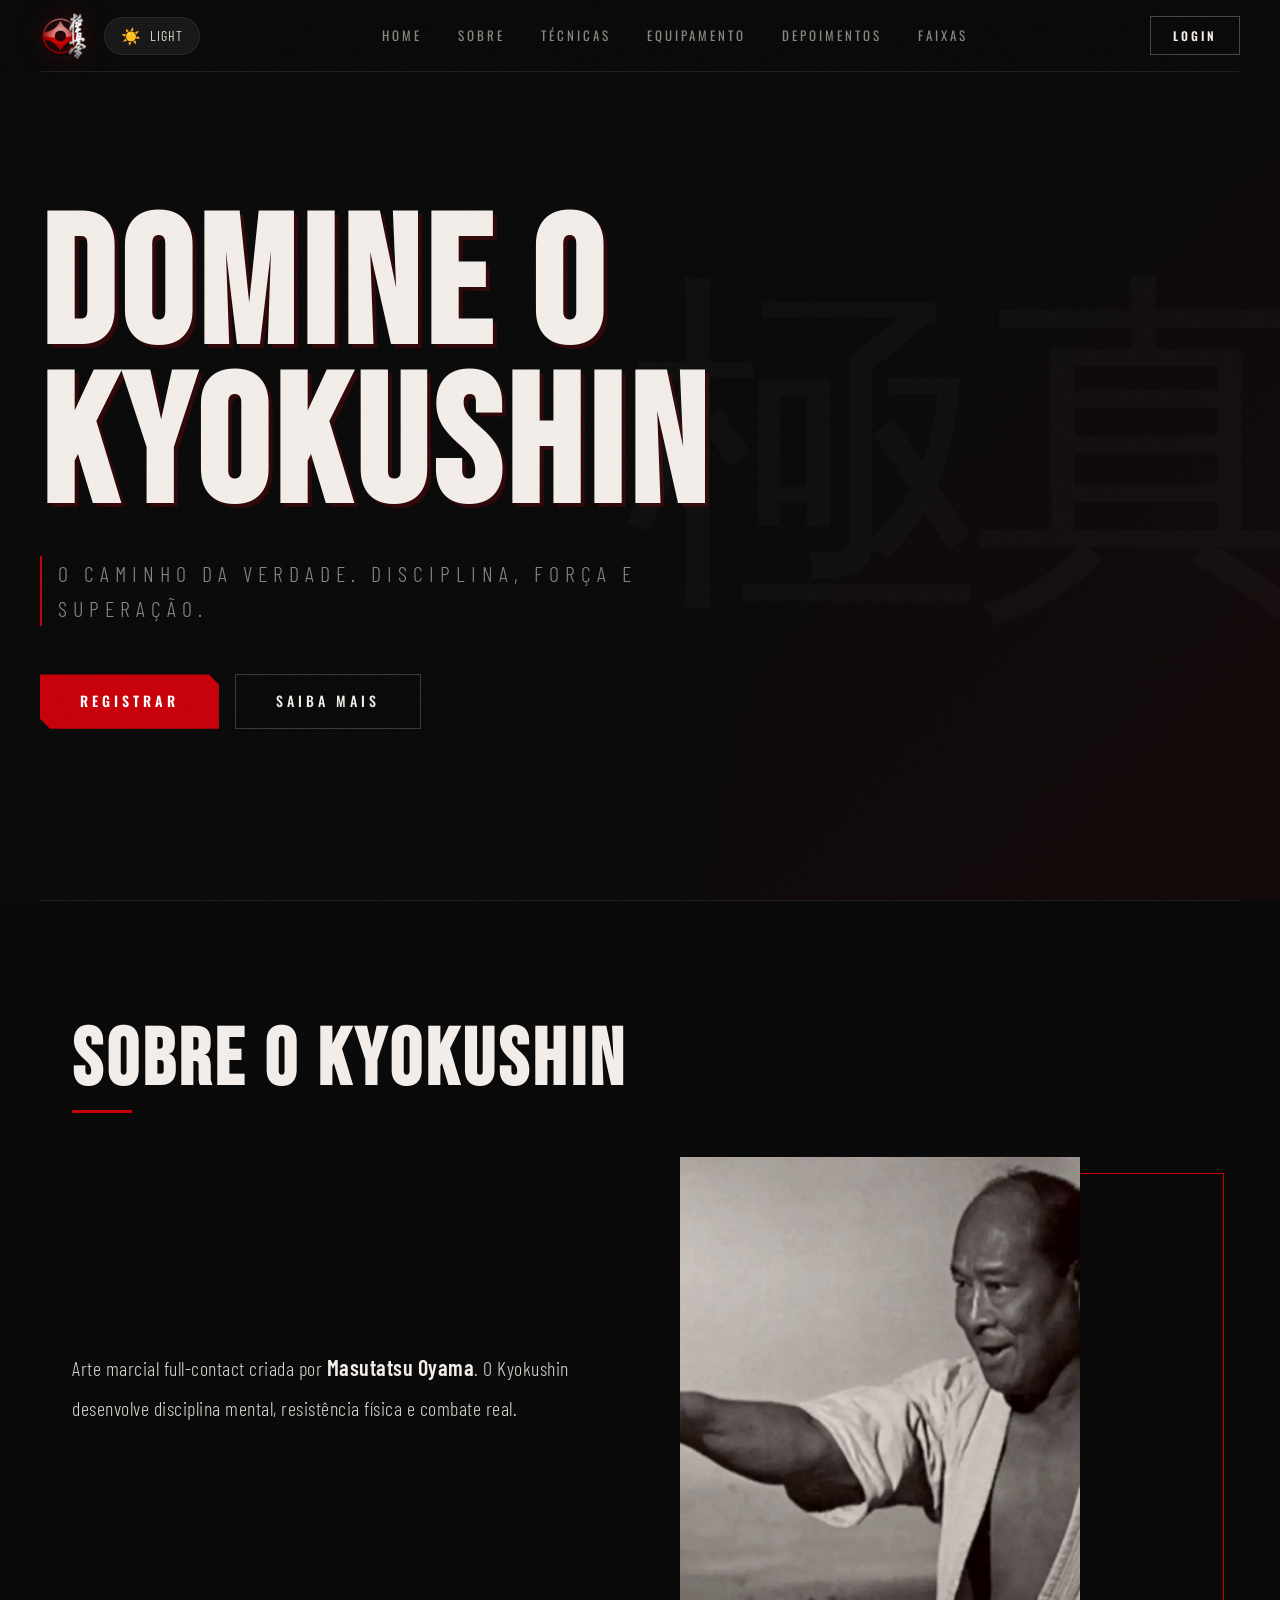
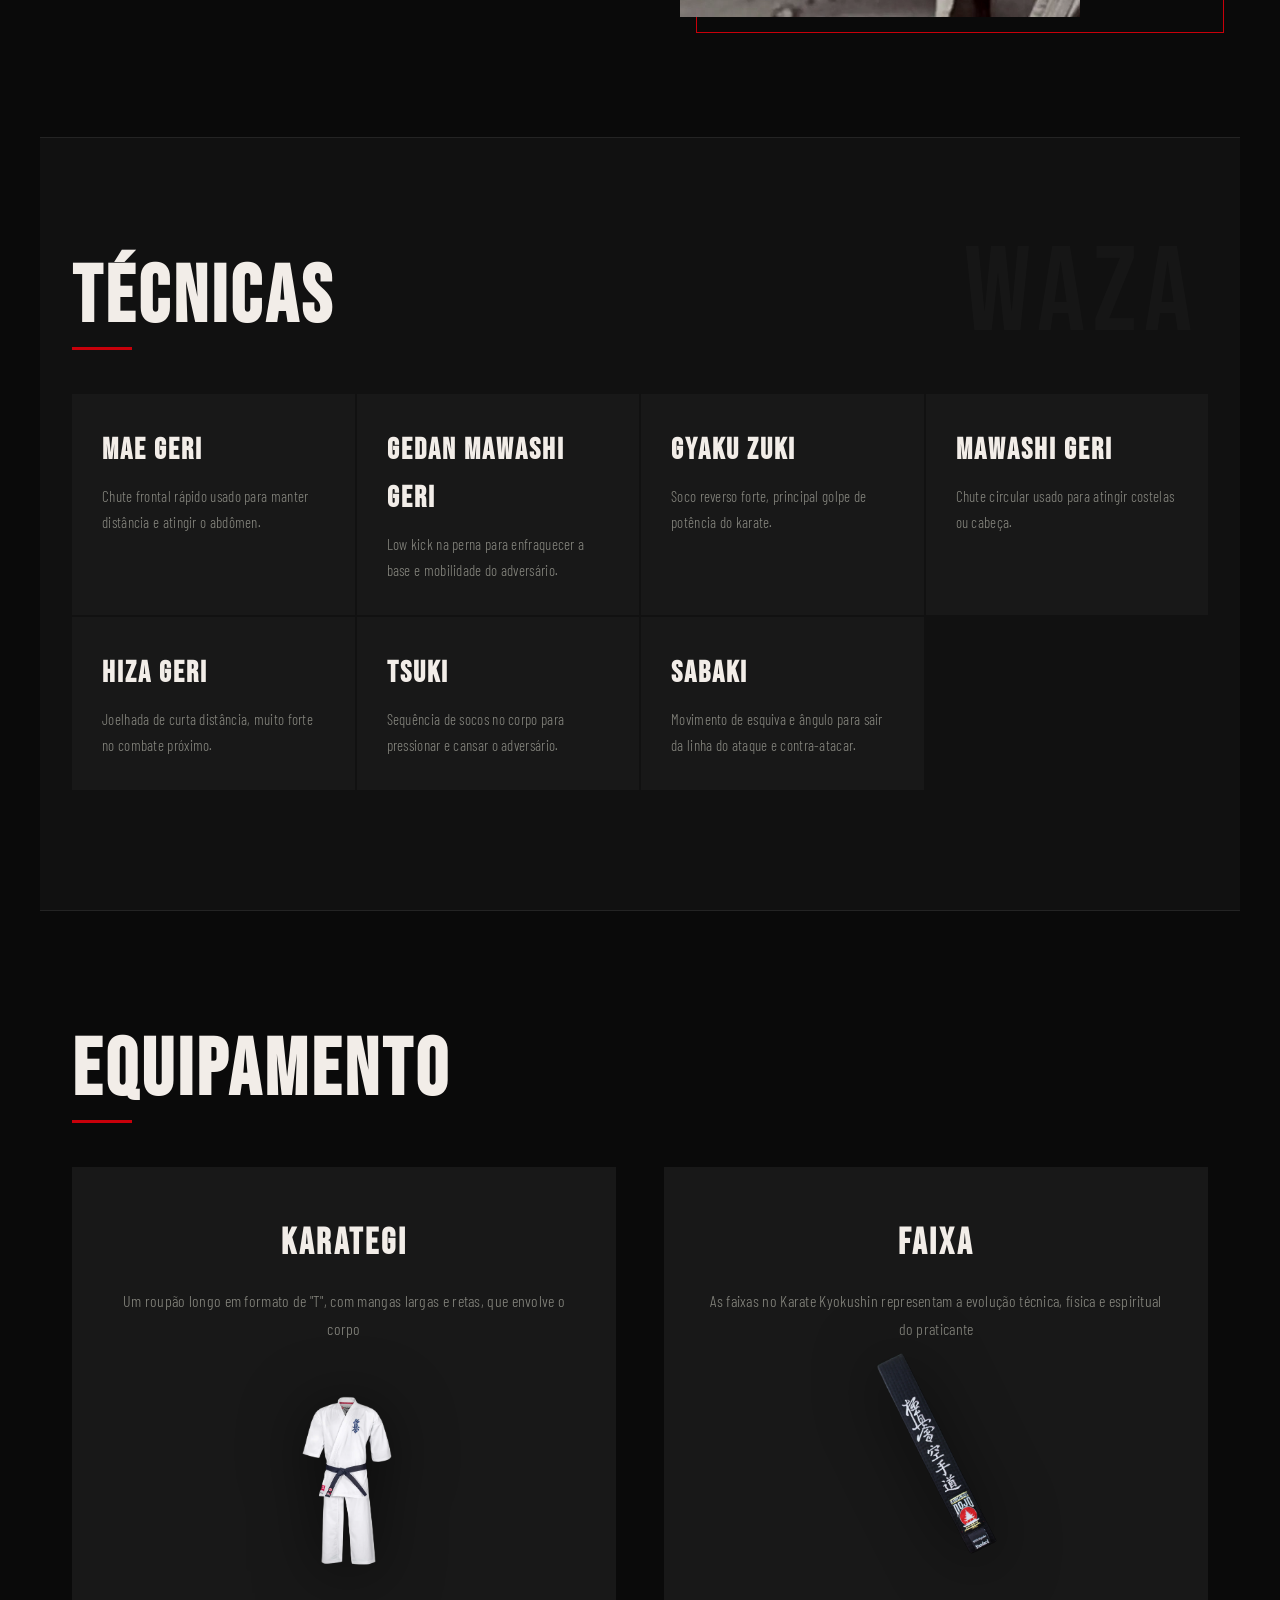
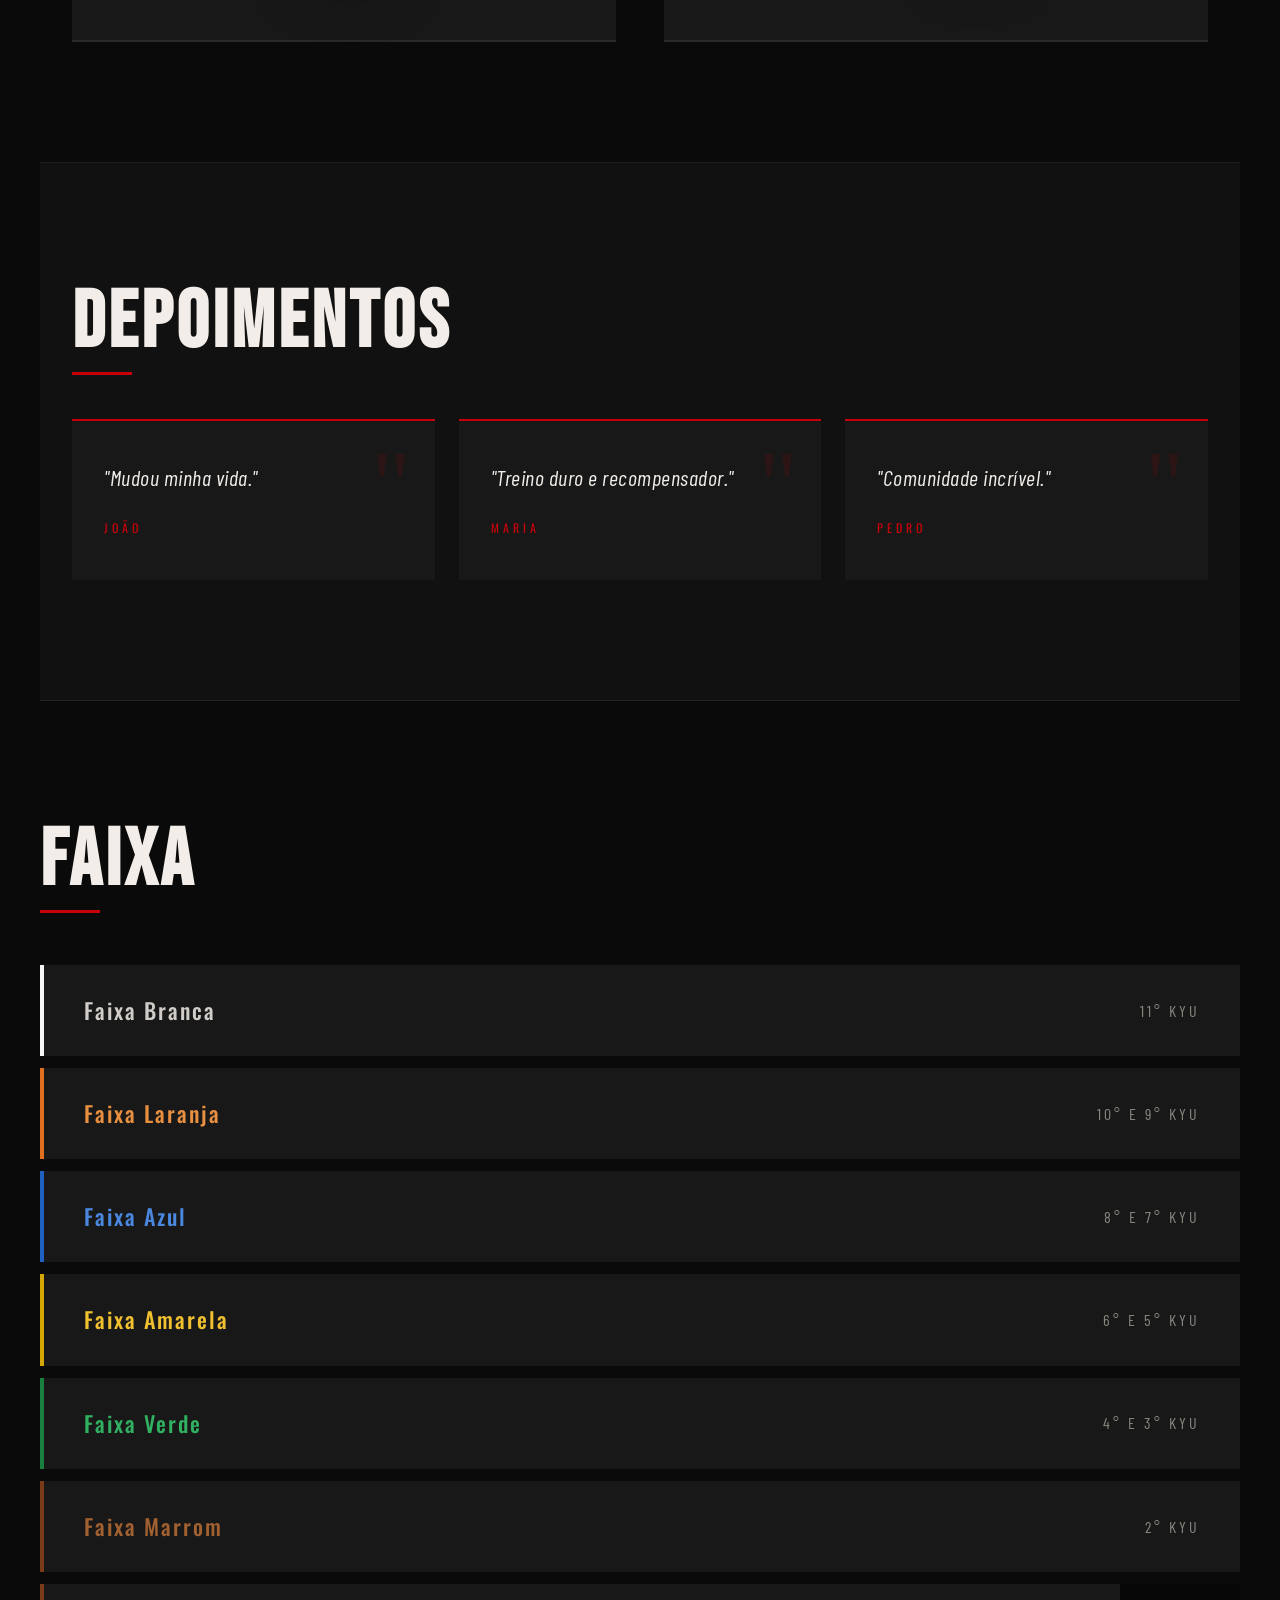
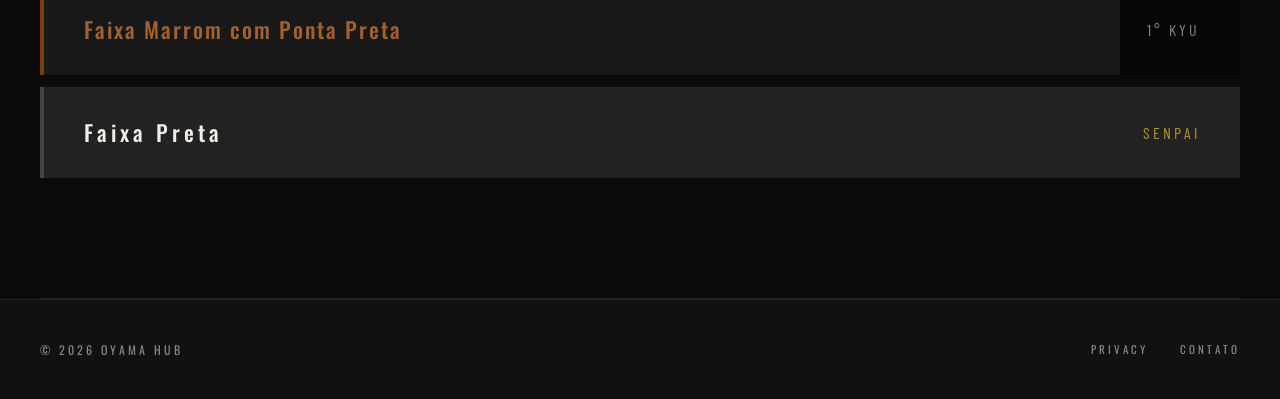
==== commit 34d5809b: "1.1.0" ====
--- a/index.html
+++ b/index.html
@@ -6,9 +6,14 @@
   <meta name="viewport" content="width=device-width, initial-scale=1.0">
   <title>Oyama Hub | Karate Kyokushin</title>
   <link rel="icon" href="./img/kyokushinicon.png">
+  <link rel="preconnect" href="https://vlibras.gov.br">
   <link rel="stylesheet" href="css/style.css">
   <meta name="description" content="Treine Karate Kyokushin e desenvolva força, disciplina e superação.">
-
+  <script>
+    if (localStorage.getItem('oyama-theme') === 'light' || localStorage.getItem('theme') === 'light') {
+      document.documentElement.classList.add('light');
+    }
+  </script>
 </head>
 
 <body>
@@ -23,7 +28,7 @@
         </button>
       </div>
 
-      <div class="nav-links">
+      <div class="nav-links" id="navLinks">
         <a href="#home">Home</a>
         <a href="#about">Sobre</a>
         <a href="#techniques">Técnicas</a>
@@ -31,12 +36,16 @@
         <a href="#testimonials">Depoimentos</a>
         <a href="#faixas">Faixas</a>
       </div>
-      <a href="./php/login.php">
-        <button id="login">Login</button>
-      </a>
+
+      <div class="nav-right">
+        <a href="./php/login.php" id="login">Login</a>
+        <button class="hamburger-btn" id="hamburgerBtn" aria-label="Abrir menu" aria-expanded="false">
+          <span></span><span></span><span></span>
+        </button>
+      </div>
+
     </nav>
   </header>
-
 
   <main>
 
@@ -50,7 +59,7 @@
         <div class="button-group">
           <a href="./php/registro.php" class="btn-primary">Registrar</a>
           <a href="https://www.youtube.com/watch?v=viLy-JlkTCw&pp=ygUdZG9jdW1lbnRhcmlvIGthcmF0ZSBreW9rdXNoaW4%3D"
-            class="btn-secondary">Saiba mais</a>
+            class="btn-secondary" target="_blank" rel="noopener noreferrer">Saiba mais</a>
         </div>
 
       </div>
@@ -70,7 +79,7 @@
         </p>
 
         <div class="placeholder-image">
-          <img src="./img/oyama.jpg" alt="Treino de Kyokushin" style="width: 100%; max-width: 400px; height: 100%;">
+          <img src="./img/oyama.jpg" alt="Treinamento rigoroso de Karate Kyokushin" loading="lazy">
         </div>
 
       </div>
@@ -133,15 +142,14 @@
         <div class="training-card">
           <h3>Karategi</h3>
           <p>Um roupão longo em formato de "T", com mangas largas e retas, que envolve o corpo</p>
-          <img src="img/kimono-Photoroom.png" alt="Foto de um kimono" style="width: 250px; height: 250px;">
+          <img src="img/kimono-Photoroom.png" alt="Kimono branco padrão (Karategi) usado no Kyokushin" loading="lazy">
         </div>
 
         <div class="training-card">
           <h3 id="faixa-title">Faixa</h3>
           <p>
             As faixas no Karate Kyokushin representam a evolução técnica, física e espiritual do praticante
-            <img src="img/faixakarate.png" alt="Foto de um kimono"
-              style="width: 250px; height: 250px; align-items: center; display: flex; justify-content: center;">
+            <img src="img/faixakarate.png" alt="Faixas do Karate Kyokushin empilhadas" loading="lazy">
           </p>
         </div>
 
@@ -177,32 +185,62 @@
       <div class="faixa-grid">
         <div class="faixacss">
 
-          <blockquote class="faixa-card" id="faixabranca">
-            <p>"Faixa Branca"</p><br>
+          <article class="faixa-card" id="faixabranca">
+            <p>Faixa Branca</p>
             <cite>11° Kyu</cite>
-          </blockquote>
-
-          <blockquote class="faixa-card" id="faixalaranja">
-            <p>"Faixa Laranja"</p><br>
+          </article>
+
+          <article class="faixa-card" id="faixalaranja">
+            <p>Faixa Laranja</p>
             <cite>10° e 9° Kyu</cite>
-          </blockquote>
-
-          <blockquote class="faixa-card" id="faixaazul">
-            <p>"Faixa Azul</p><br>
+          </article>
+
+          <article class="faixa-card" id="faixaazul">
+            <p>Faixa Azul</p>
             <cite>8° e 7° Kyu</cite>
-          </blockquote>
-
-          <blockquote class="faixa-card" id="faixaamarela">
-            <p>"Faixa Amarela"</p><br>
+          </article>
+
+          <article class="faixa-card" id="faixaamarela">
+            <p>Faixa Amarela</p>
             <cite>6° e 5° Kyu</cite>
-          </blockquote>
-
-          <blockquote class="faixa-card" id="faixaverde">
-            <p>"Faixa Verde"</p><br>
+          </article>
+
+          <article class="faixa-card" id="faixaverde">
+            <p>Faixa Verde</p>
             <cite>4° e 3° Kyu</cite>
-          </blockquote>
-
-           <div vw class="enabled">
+          </article>
+
+          <article class="faixa-card" id="faixamarrom">
+            <p>Faixa Marrom</p>
+            <cite>2° Kyu</cite>
+          </article>
+
+          <article class="faixa-card" id="faixamarrompontapreta">
+            <p>Faixa Marrom com Ponta Preta</p>
+            <cite>1° Kyu</cite>
+          </article>
+
+          <article class="faixa-card" id="faixapreta">
+            <p>Faixa Preta</p>
+            <cite>Senpai</cite>
+          </article>
+        </div>
+      </div>
+    </section>
+
+  </main>
+  <footer>
+
+    <p>© 2026 Oyama Hub</p>
+
+    <div class="footer-links">
+      <a href="#">Privacy</a>
+      <a href="#">Contato</a>
+    </div>
+
+  </footer>
+
+  <div vw class="enabled">
     <div vw-access-button class="active"></div>
     <div vw-plugin-wrapper>
       <div class="vw-plugin-top-wrapper"></div>
@@ -213,75 +251,33 @@
     new window.VLibras.Widget('https://vlibras.gov.br/app');
   </script>
 
-          <blockquote class="faixa-card" id="faixamarrom">
-            <p>"Faixa Marrom"</p><br>
-            <cite>2° Kyu</cite>
-          </blockquote>
-
-          <blockquote class="faixa-card" id="faixamarrompontapreta">
-            <p>"Faixa Marrom com Ponta Preta"</p><br>
-            <cite>1° Kyu</cite>
-          </blockquote>
-
-          <blockquote class="faixa-card" id="faixapreta">
-            <p>"Faixa Preta"</p><br>
-            <cite>Senpai</cite>
-          </blockquote>
-        </div>
-      </div>
-    </section>
-
-  </main>
-  <footer>
-
-    <p>© 2026 Oyama Hub</p>
-
-    <div class="footer-links">
-      <a href="#">Privacy</a>
-      <a href="#">Contato</a>
-    </div>
-
-  </footer>
-
+  <script src="js/theme.js" defer></script>
   <script>
-    const themeToggle = document.getElementById('theme-toggle');
-    const themeIcon = themeToggle.querySelector('.theme-icon');
-    const themeLabel = themeToggle.querySelector('.theme-label');
-    const html = document.documentElement;
-
-    // Check for saved theme preference or default to dark mode
-    const currentTheme = localStorage.getItem('oyama-theme') || localStorage.getItem('theme') || 'dark';
-    if (currentTheme === 'light') {
-      html.classList.add('light');
-      document.body.classList.add('light-mode');
-      themeIcon.textContent = '🌙';
-      themeLabel.textContent = 'Dark';
+    // Hamburger menu for landing page
+    const hamburgerBtn = document.getElementById('hamburgerBtn');
+    const navLinks = document.getElementById('navLinks');
+    if (hamburgerBtn && navLinks) {
+      hamburgerBtn.addEventListener('click', () => {
+        const isOpen = navLinks.classList.toggle('nav-open');
+        hamburgerBtn.classList.toggle('is-open', isOpen);
+        hamburgerBtn.setAttribute('aria-expanded', String(isOpen));
+      });
+      navLinks.querySelectorAll('a').forEach(a => {
+        a.addEventListener('click', () => {
+          navLinks.classList.remove('nav-open');
+          hamburgerBtn.classList.remove('is-open');
+          hamburgerBtn.setAttribute('aria-expanded', 'false');
+        });
+      });
+      document.addEventListener('click', e => {
+        if (!hamburgerBtn.contains(e.target) && !navLinks.contains(e.target)) {
+          navLinks.classList.remove('nav-open');
+          hamburgerBtn.classList.remove('is-open');
+          hamburgerBtn.setAttribute('aria-expanded', 'false');
+        }
+      });
     }
-
-    themeToggle.addEventListener('click', () => {
-      html.classList.toggle('light');
-      document.body.classList.toggle('light-mode');
-      const isLight = html.classList.contains('light');
-
-      // Update button appearance with animation
-      if (isLight) {
-        themeIcon.textContent = '🌙';
-        themeLabel.textContent = 'Dark';
-        localStorage.setItem('oyama-theme', 'light');
-      } else {
-        themeIcon.textContent = '☀️';
-        themeLabel.textContent = 'Light';
-        localStorage.setItem('oyama-theme', 'dark');
-      }
-
-      // Add click animation
-      themeToggle.style.transform = 'scale(0.95)';
-      setTimeout(() => {
-        themeToggle.style.transform = '';
-      }, 150);
-    });
   </script>
-
 </body>
 
 </html>
--- a/css/style.css
+++ b/css/style.css
@@ -30,17 +30,16 @@
   }
 
   html.light {
-    --black: #f5f0eb;
+    --black: #f8f6f2;
     --dark: #ece7e1;
-    --surface: #e2ddd8;
-    --surface2: #d6d0cb;
-    --border: rgba(0, 0, 0, 0.10);
+    --surface: #ffffff;
+    --surface2: #e4dfd8;
+    --border: rgba(0, 0, 0, 0.12);
     --red-glow: rgba(200, 0, 10, 0.15);
     --gold: #8a6f20;
     --white: #1a1614;
-    --muted: #7a7570;
-    --text: #c8000a;
-    /* Vermelho para o texto no light mode */
+    --muted: #5a5550;
+    --text: #1f1c1a;
   }
 
   html {
@@ -346,6 +345,49 @@
     border-color: var(--red);
   }
 
+  /* ===== NAV-RIGHT & HAMBURGER ===== */
+  .nav-right {
+    display: flex;
+    align-items: center;
+    gap: 12px;
+  }
+
+  .hamburger-btn {
+    display: none;
+    flex-direction: column;
+    justify-content: center;
+    align-items: center;
+    gap: 5px;
+    width: 38px;
+    height: 38px;
+    background: transparent;
+    border: 1px solid rgba(255,255,255,0.2);
+    border-radius: 3px;
+    cursor: pointer;
+    padding: 6px;
+    transition: border-color 0.2s;
+    flex-shrink: 0;
+  }
+
+  .hamburger-btn:hover { border-color: var(--red); }
+
+  .hamburger-btn span {
+    display: block;
+    width: 20px;
+    height: 2px;
+    background: var(--white);
+    border-radius: 2px;
+    transition: transform 0.25s, opacity 0.2s;
+    transform-origin: center;
+  }
+
+  .hamburger-btn.is-open span:nth-child(1) { transform: translateY(7px) rotate(45deg); }
+  .hamburger-btn.is-open span:nth-child(2) { opacity: 0; transform: scaleX(0); }
+  .hamburger-btn.is-open span:nth-child(3) { transform: translateY(-7px) rotate(-45deg); }
+
+  html.light .hamburger-btn { border-color: var(--border); }
+  html.light .hamburger-btn span { background: var(--white); }
+
   /* ===== HERO ===== */
   .hero {
     min-height: 100vh;
@@ -989,7 +1031,46 @@
     }
 
     .nav-links {
-      display: none;
+      position: fixed;
+      top: 72px;
+      left: 0;
+      right: 0;
+      flex-direction: column;
+      align-items: stretch;
+      gap: 0;
+      background: rgba(10,10,10,0.97);
+      backdrop-filter: blur(16px);
+      border-bottom: 2px solid var(--red);
+      padding: 8px 0;
+      transform: translateY(-110%);
+      transition: transform 0.28s cubic-bezier(0.4,0,0.2,1);
+      z-index: 999;
+      box-shadow: 0 16px 40px rgba(0,0,0,0.6);
+    }
+
+    .nav-links.nav-open {
+      transform: translateY(0);
+    }
+
+    .nav-links a {
+      display: flex;
+      align-items: center;
+      height: 50px;
+      padding: 0 28px;
+      border-bottom: 1px solid var(--border);
+      font-size: 13px;
+      letter-spacing: 3px;
+    }
+
+    .nav-links a:last-child { border-bottom: none; }
+    .nav-links a::after { display: none; }
+
+    .hamburger-btn {
+      display: flex;
+    }
+
+    html.light .nav-links {
+      background: rgba(248,246,242,0.97);
     }
 
     .hero {
@@ -1087,4 +1168,39 @@
     .faixa-card cite {
       font-size: 12px;
     }
+  }
+
+  @media (max-width: 480px) {
+    header {
+      padding: 0 12px;
+    }
+
+    .container {
+      padding: 0 16px;
+    }
+
+    .hero {
+      padding: 80px 16px 48px;
+    }
+
+    .hero h1 {
+      font-size: clamp(52px, 18vw, 80px);
+    }
+
+    .hero p {
+      font-size: 15px;
+    }
+
+    .section-title {
+      font-size: clamp(36px, 10vw, 60px);
+      margin-bottom: 36px;
+    }
+
+    .navbar {
+      height: 60px;
+    }
+
+    .nav-links {
+      top: 60px;
+    }
   }
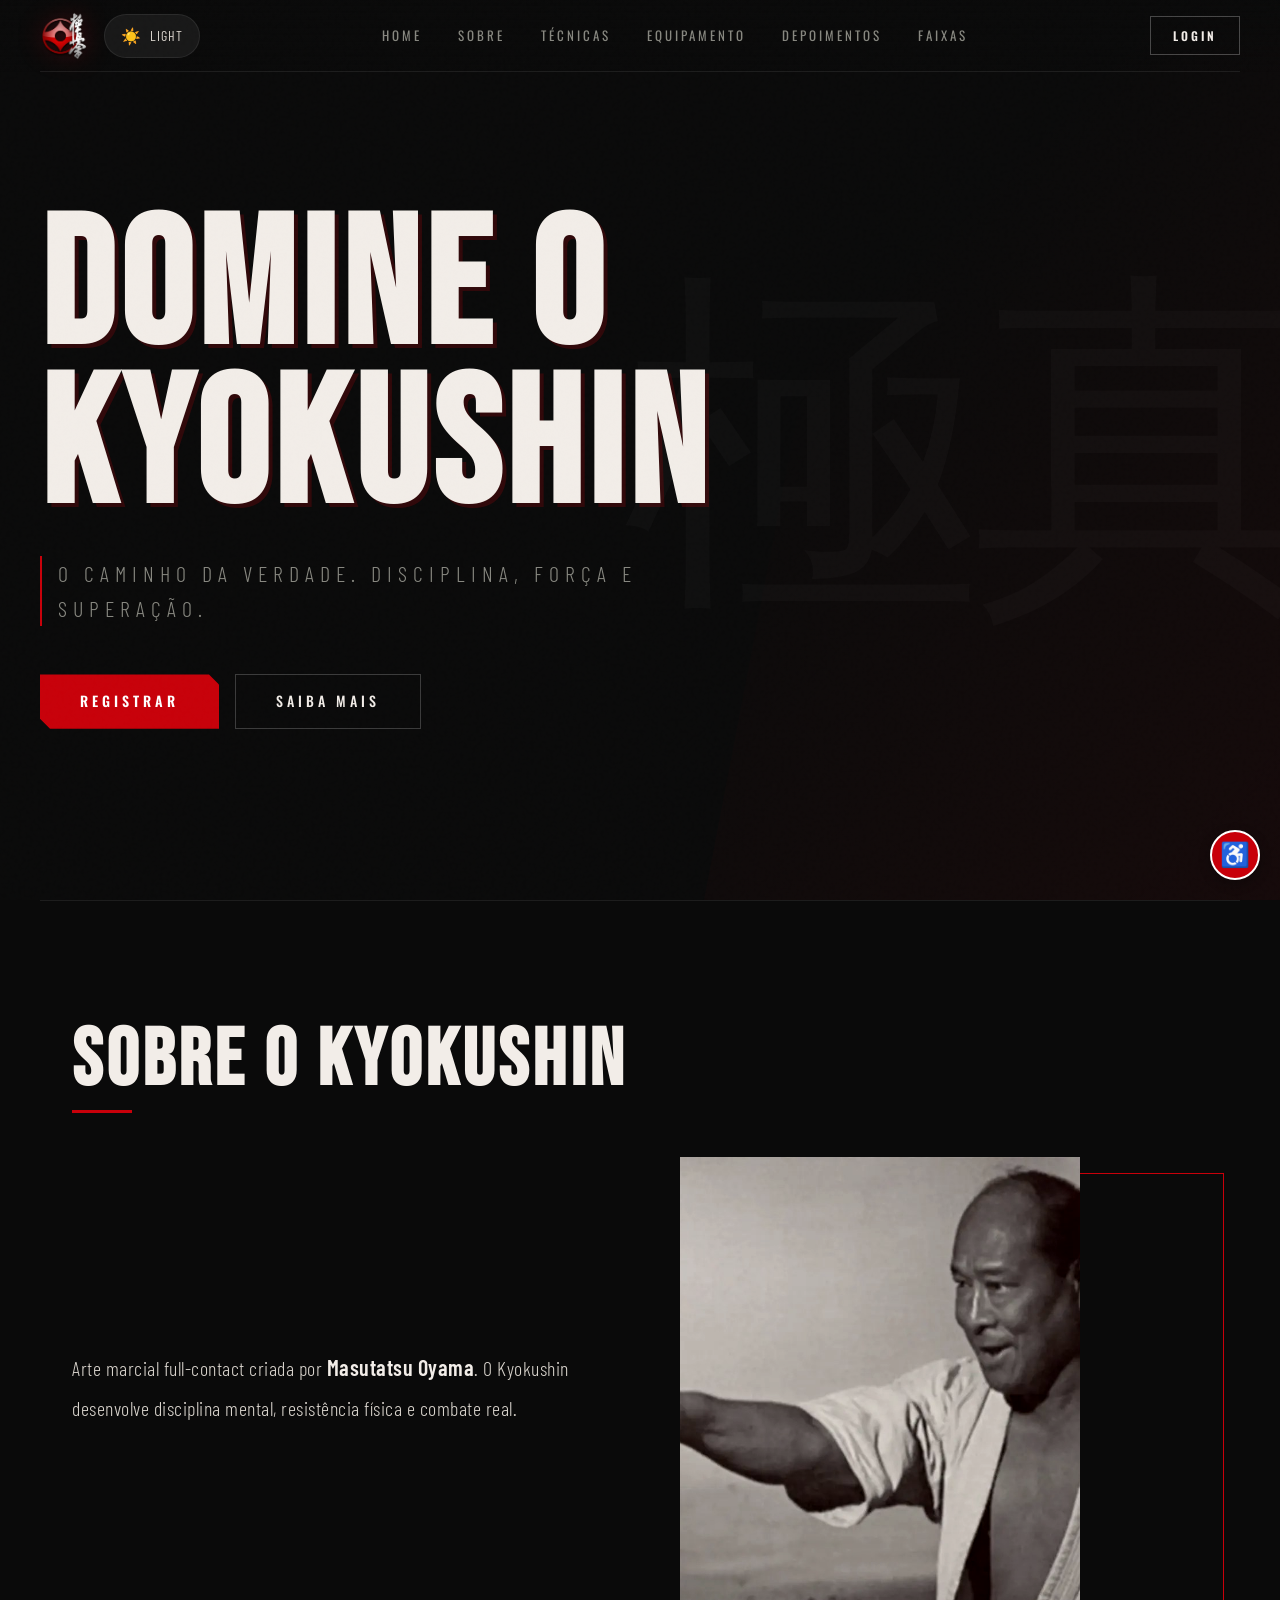
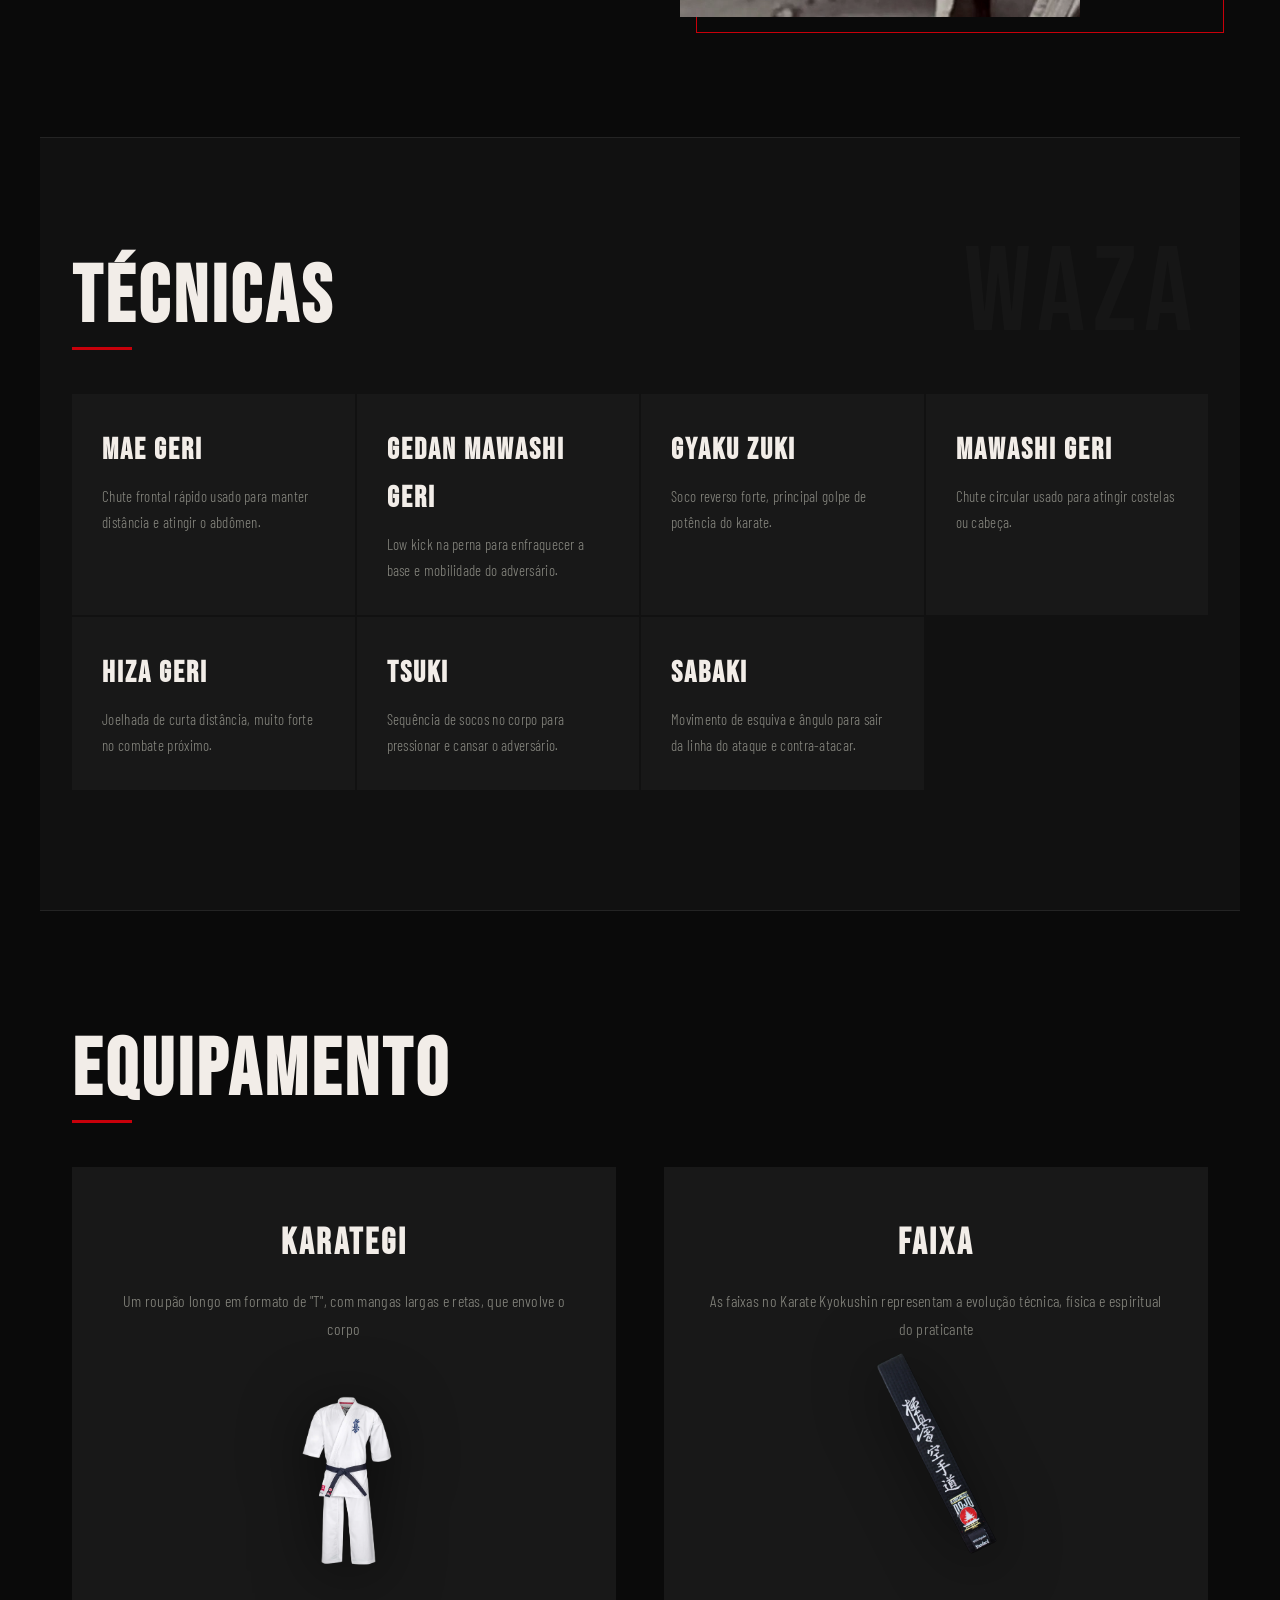
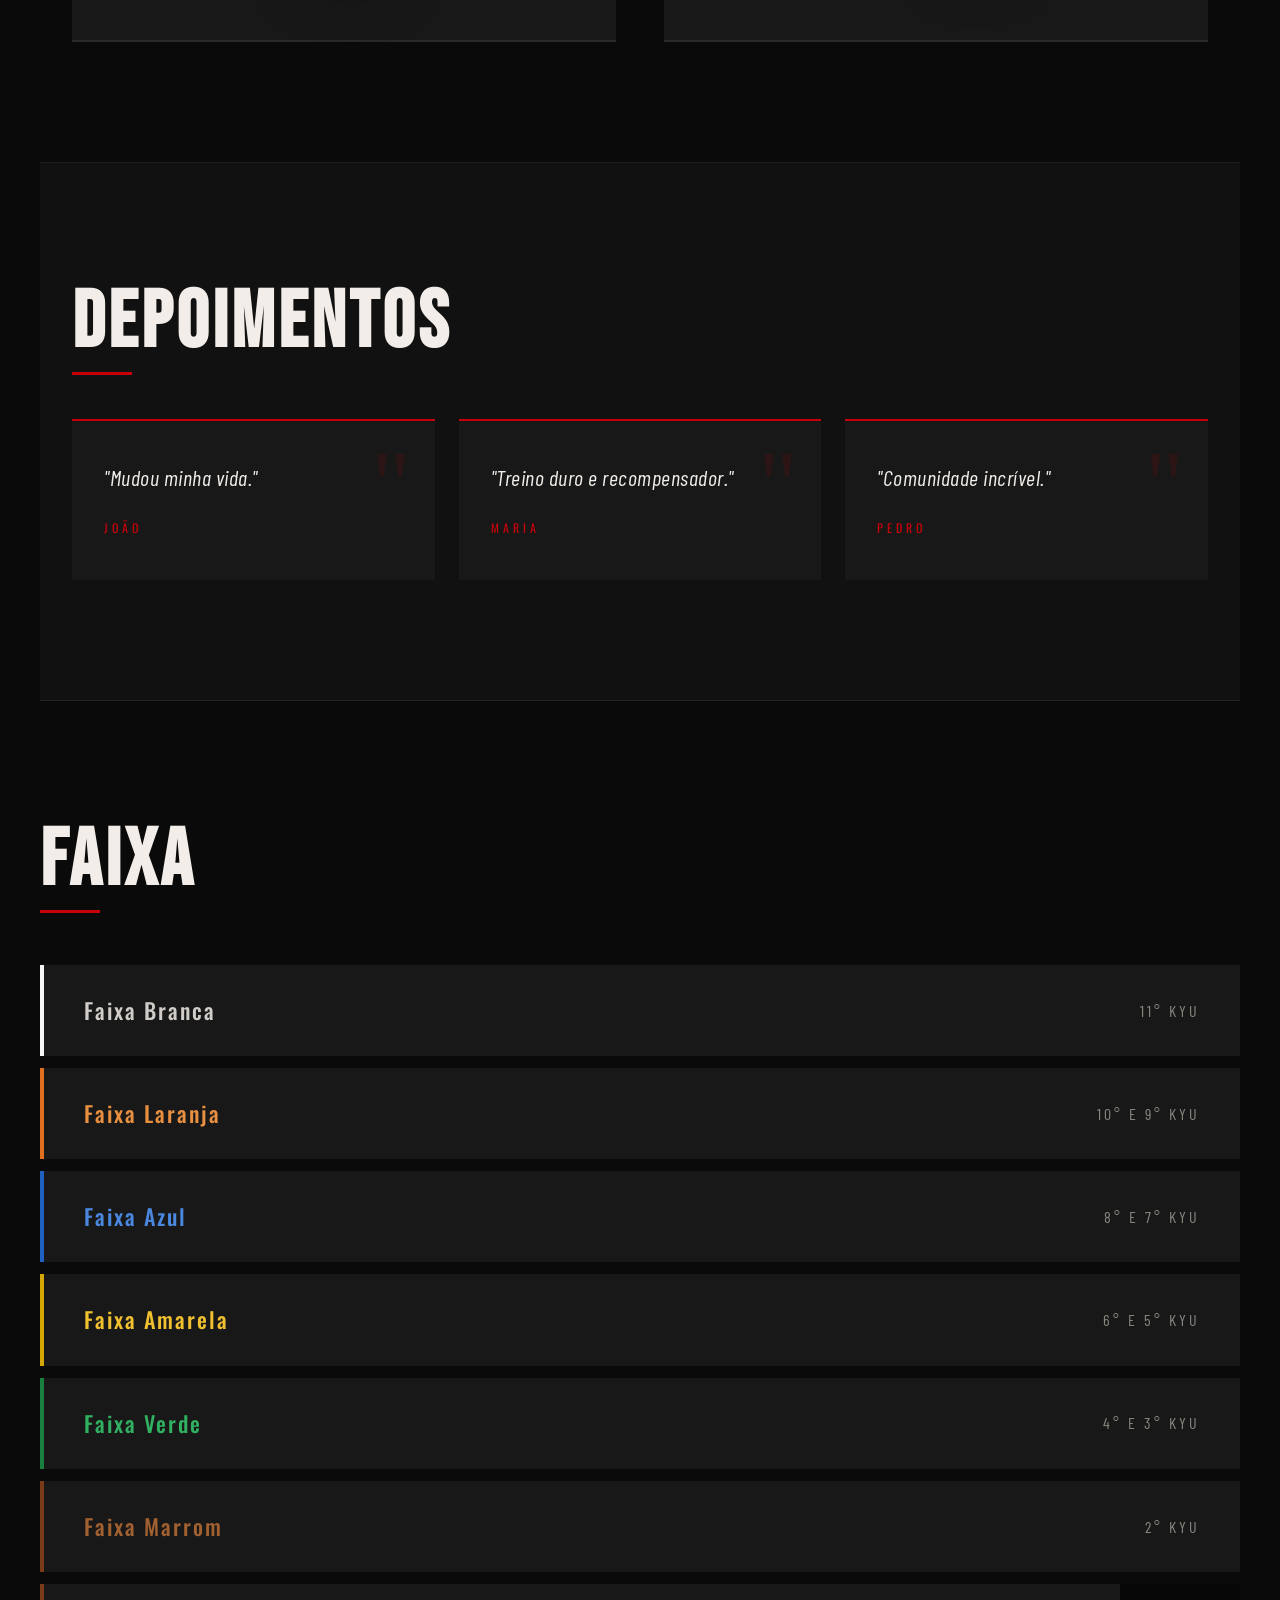
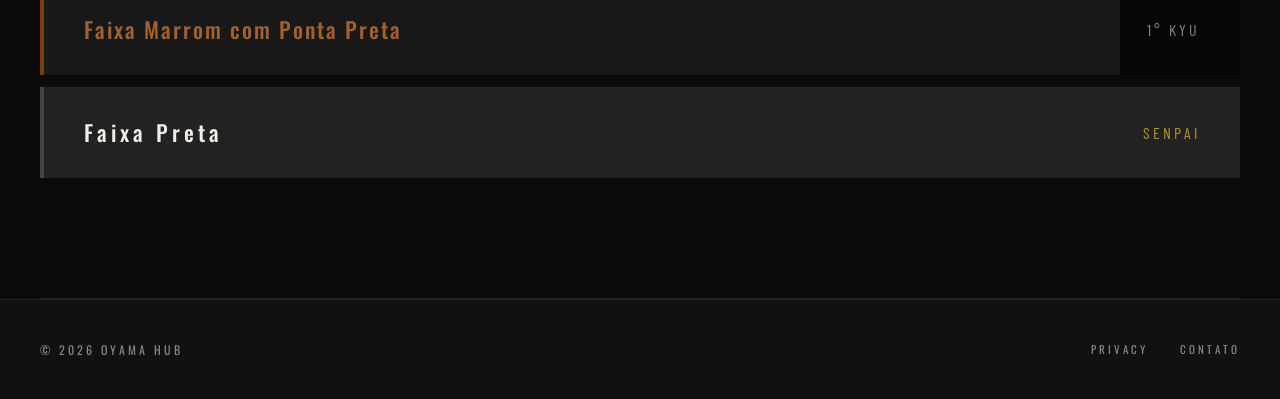
==== commit ea9fa7a5: "1.1.1 - ACESSIBILIDADE" ====
--- a/index.html
+++ b/index.html
@@ -23,7 +23,7 @@
       <div class="nav-left">
         <img src="./img/kyokushinicon.png" class="logo" alt="Kyokushin Logo">
         <button id="theme-toggle" class="theme-btn" aria-label="Alternar tema">
-          <span class="theme-icon">☀️</span>
+          <span class="theme-icon" aria-hidden="true">☀️</span>
           <span class="theme-label">Light</span>
         </button>
       </div>
@@ -251,6 +251,9 @@
     new window.VLibras.Widget('https://vlibras.gov.br/app');
   </script>
 
+  <!-- Script A11Y Global -->
+  <script src="./js/acessibilidade.js" defer></script>
+  <script src="js/script.js"></script>
   <script src="js/theme.js" defer></script>
   <script>
     // Hamburger menu for landing page
--- a/css/style.css
+++ b/css/style.css
@@ -13,6 +13,20 @@
     margin: 0;
     padding: 0;
   }
+
+  /* A11y: Foco visível global para navegação por teclado */
+  *:focus-visible {
+    outline: 3px solid var(--red);
+    outline-offset: 3px;
+    border-radius: 2px;
+  }
+
+  /* A11y: Touch targets mínimos (WCAG 2.2) */
+  button, .theme-btn, .hamburger-btn, .modal-close {
+    min-width: 44px;
+    min-height: 44px;
+  }
+
 
   :root {
     --black: #0a0a0a;
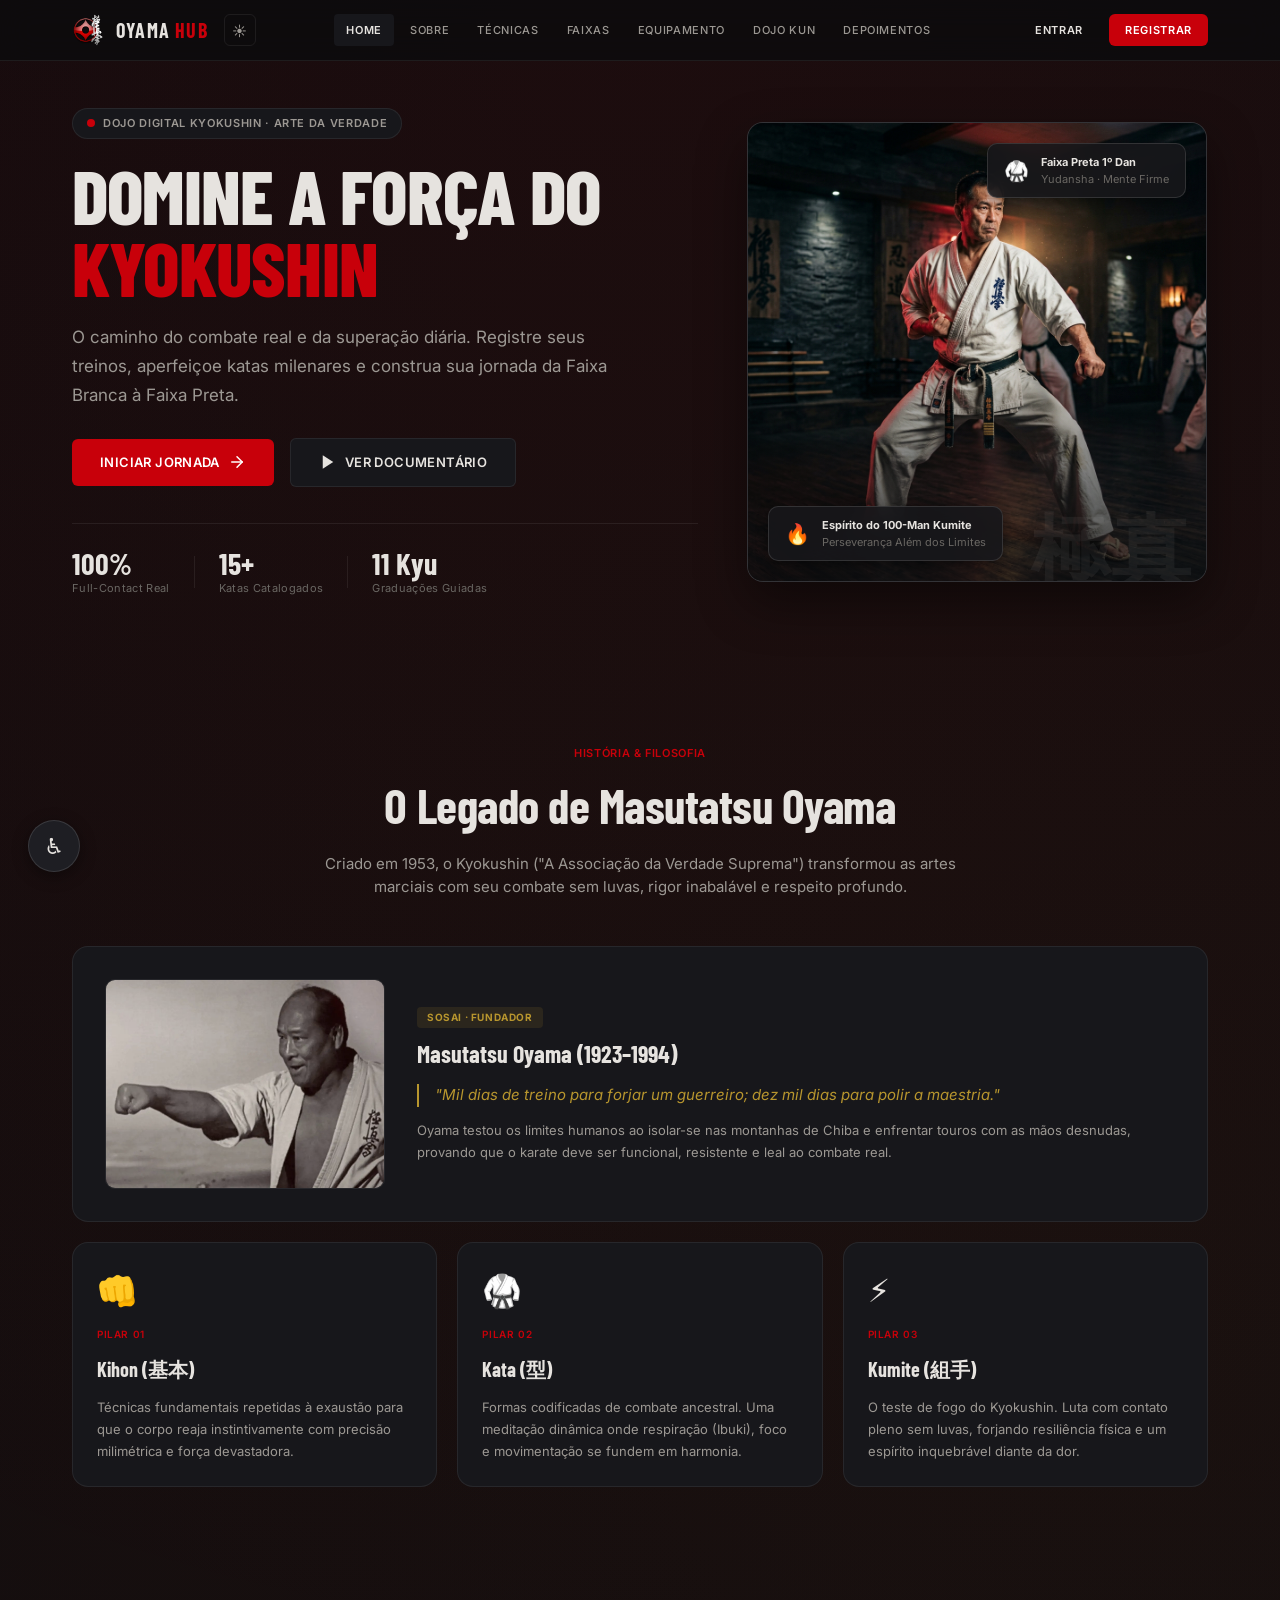
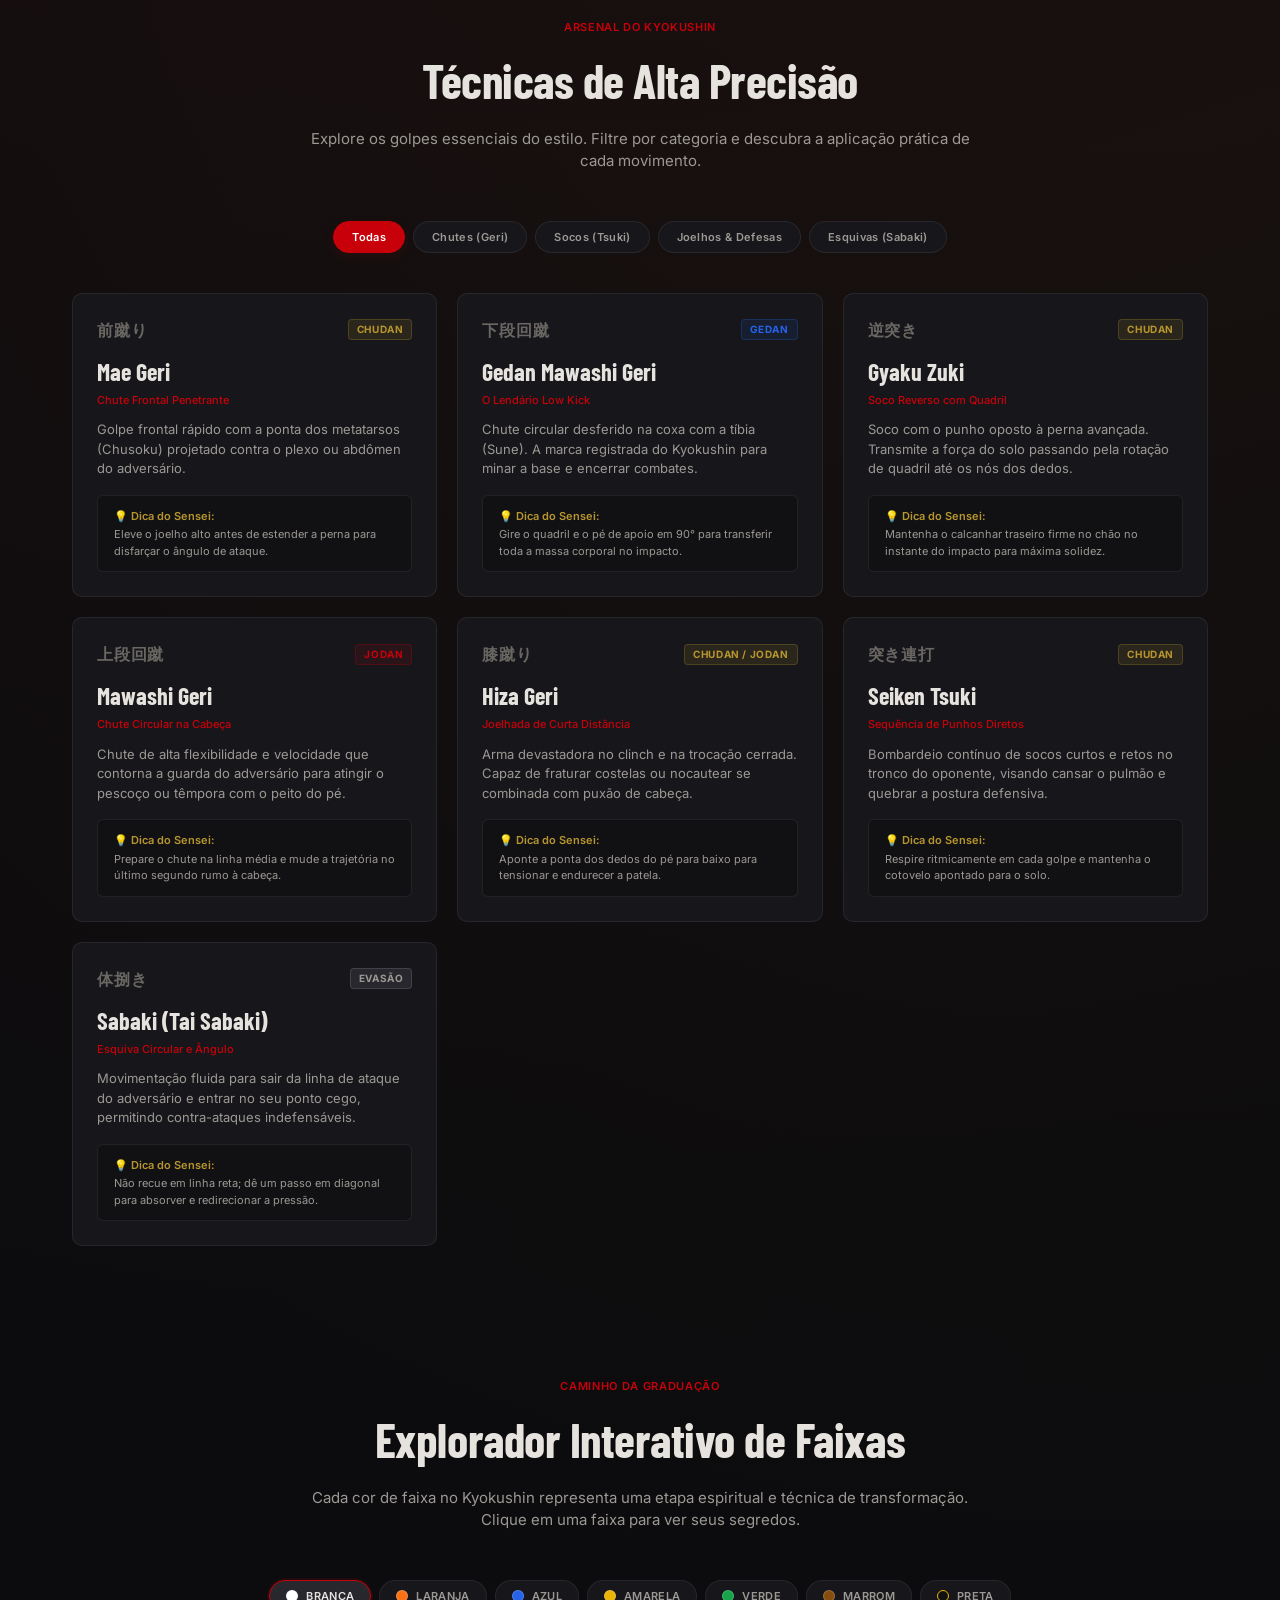
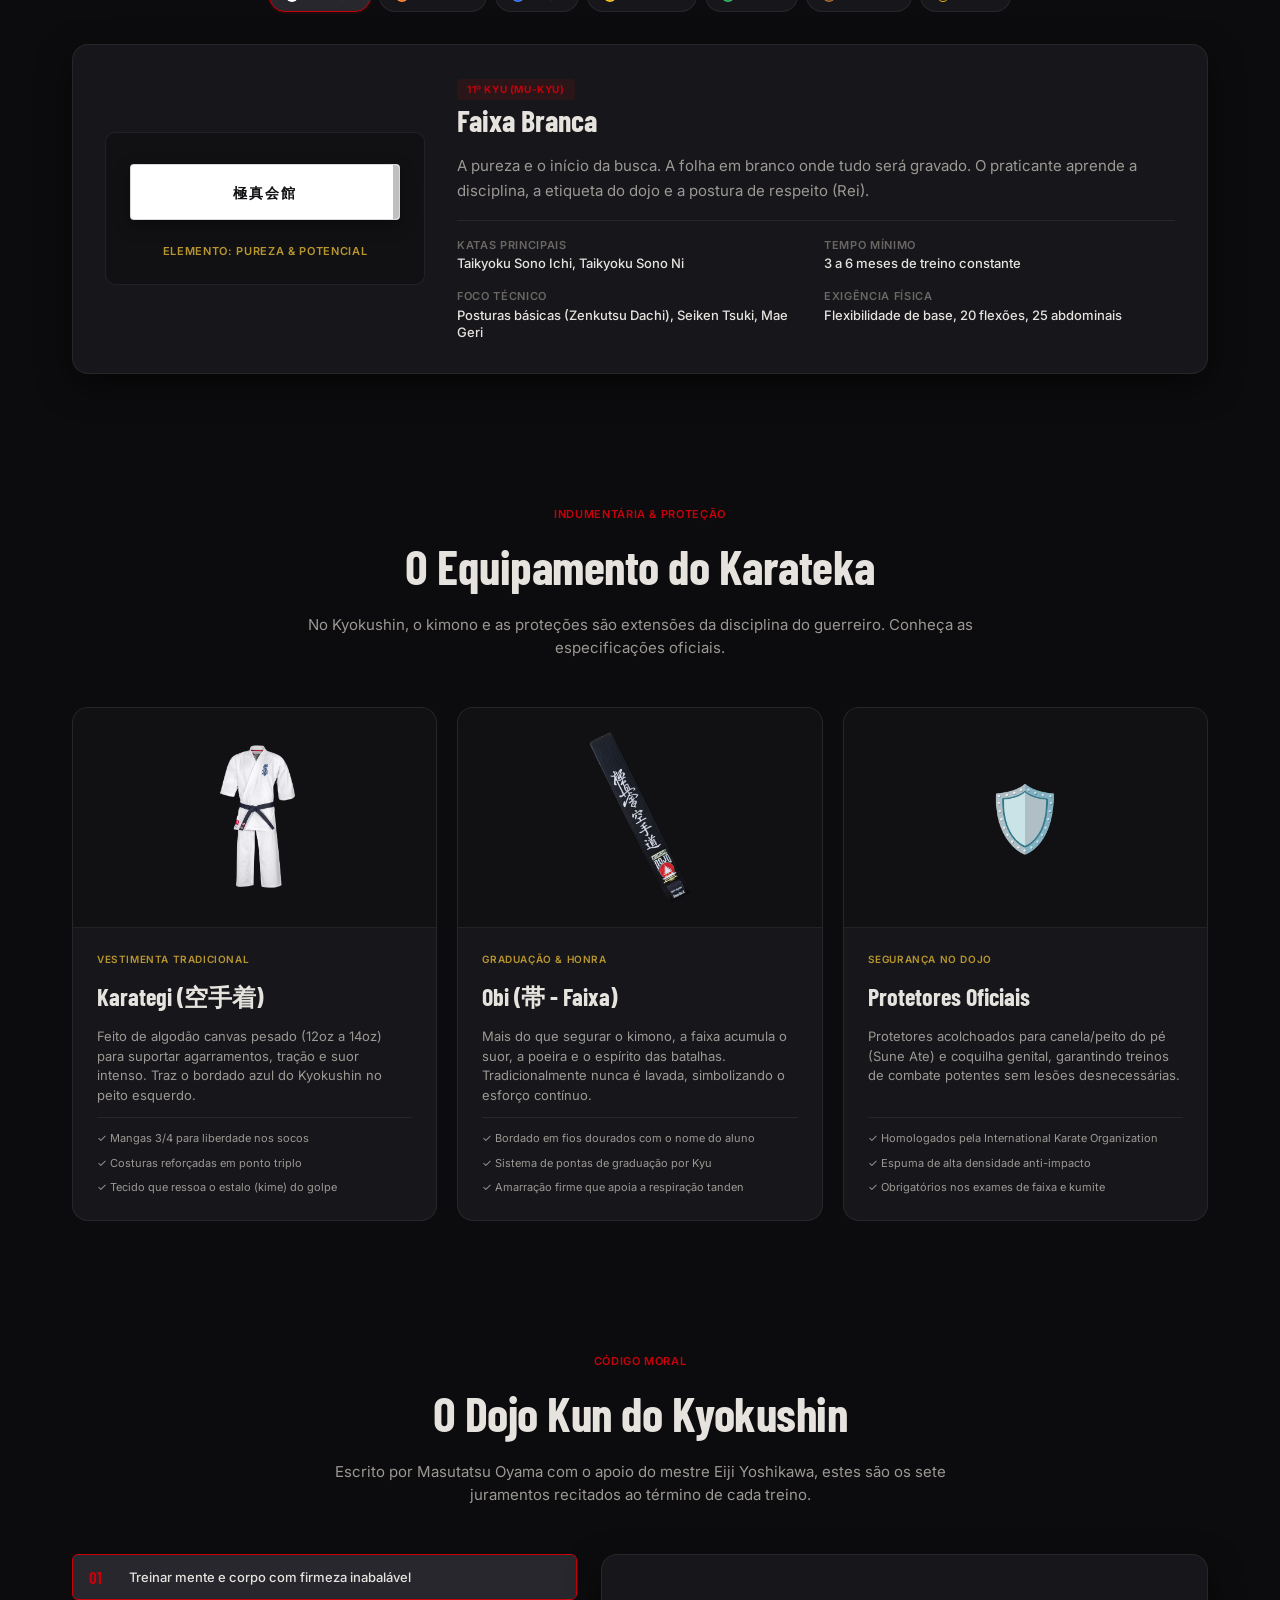
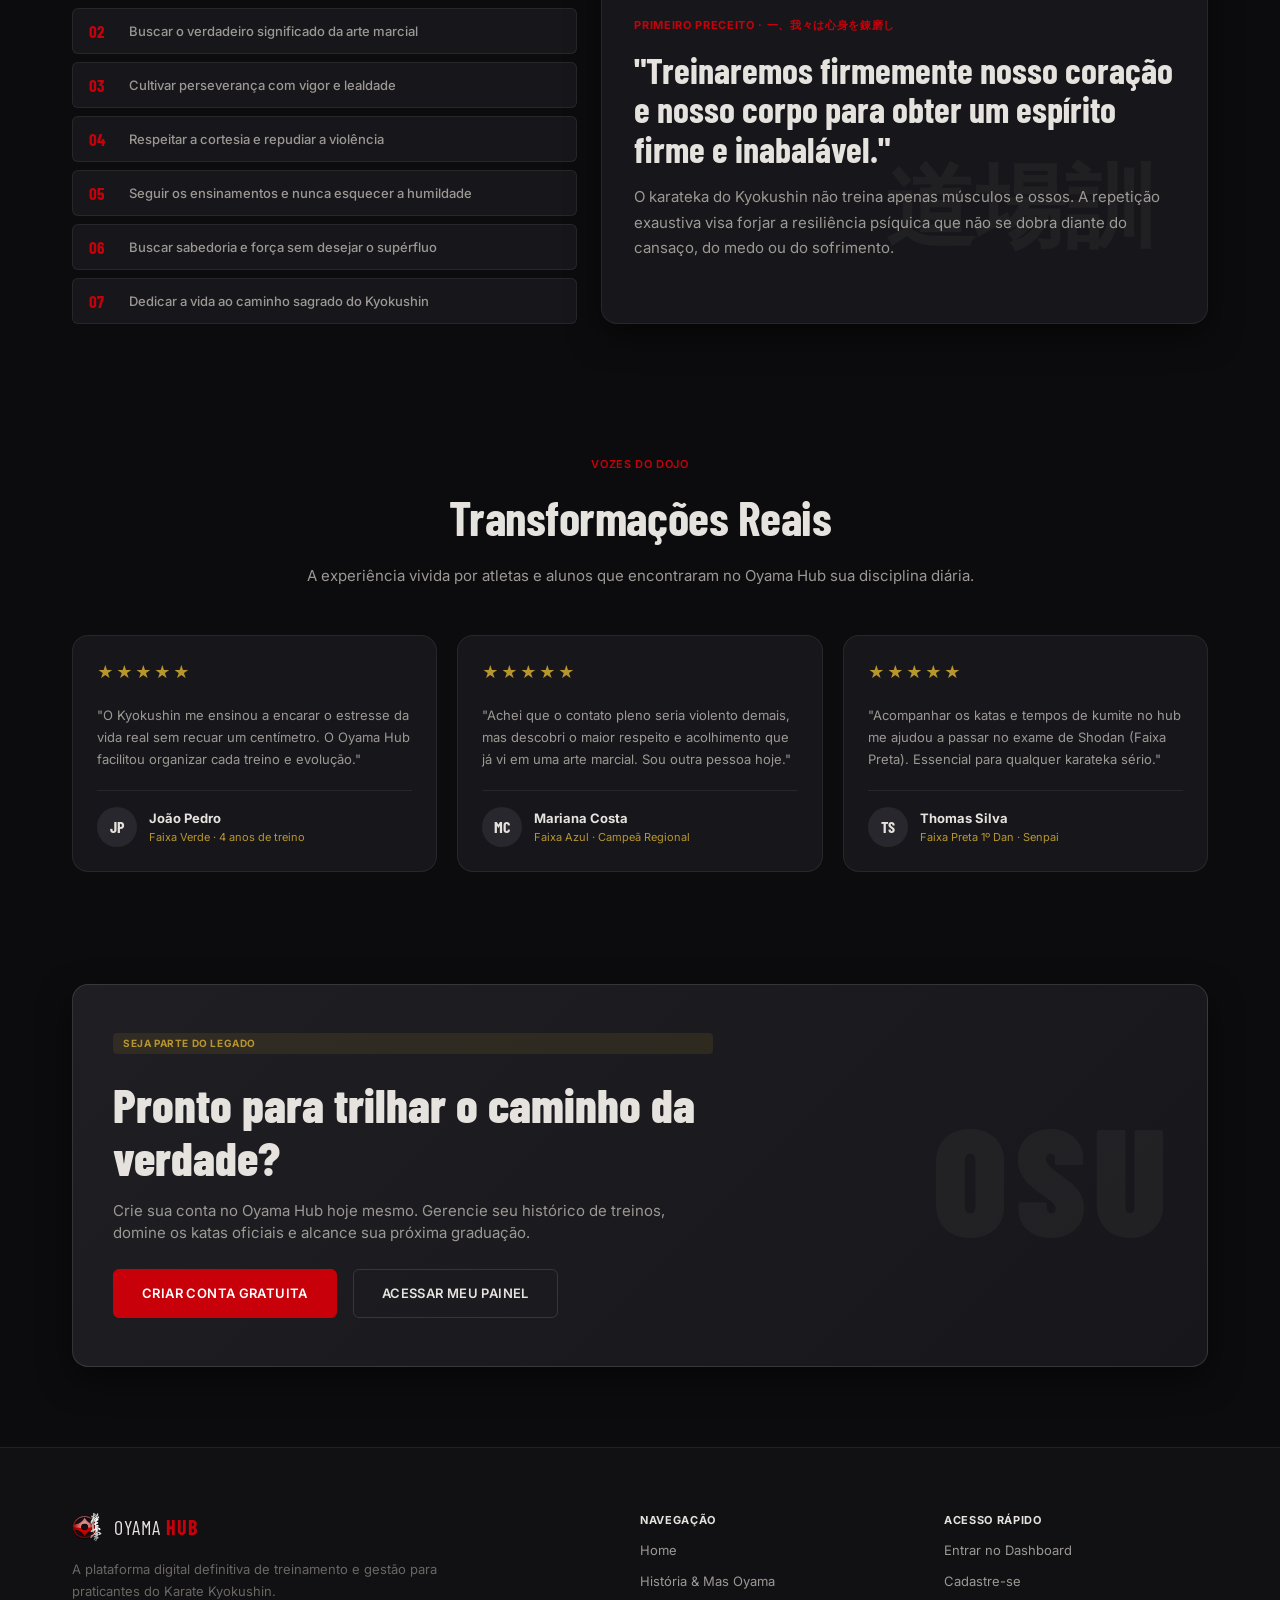
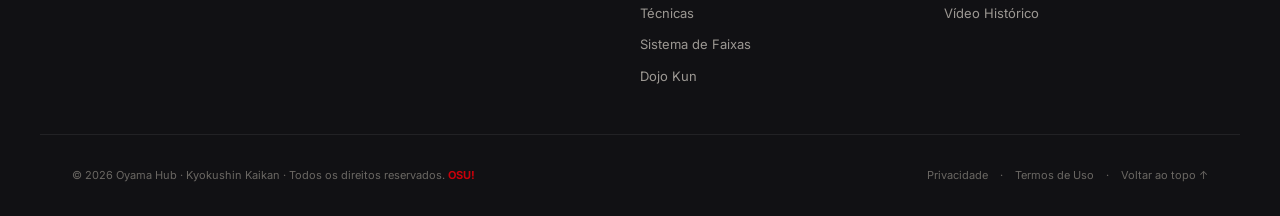
==== commit 4aefc3dc: "2.0.0" ====
--- a/index.html
+++ b/index.html
@@ -4,11 +4,15 @@
 <head>
   <meta charset="UTF-8">
   <meta name="viewport" content="width=device-width, initial-scale=1.0">
-  <title>Oyama Hub | Karate Kyokushin</title>
+  <title>Oyama Hub | Karate Kyokushin Dojo</title>
   <link rel="icon" href="./img/kyokushinicon.png">
+  <link rel="preconnect" href="https://fonts.googleapis.com">
+  <link rel="preconnect" href="https://fonts.gstatic.com" crossorigin>
+  <link href="https://fonts.googleapis.com/css2?family=Inter:wght@300;400;500;600;700;800&family=Barlow+Condensed:wght@400;600;700;800&display=swap" rel="stylesheet">
   <link rel="preconnect" href="https://vlibras.gov.br">
+  <link rel="stylesheet" href="css/tokens.css">
   <link rel="stylesheet" href="css/style.css">
-  <meta name="description" content="Treine Karate Kyokushin e desenvolva força, disciplina e superação.">
+  <meta name="description" content="Oyama Hub — A plataforma definitiva para praticantes de Karate Kyokushin. Registre treinos, domine katas, explore técnicas e evolua rumo à Faixa Preta.">
   <script>
     if (localStorage.getItem('oyama-theme') === 'light' || localStorage.getItem('theme') === 'light') {
       document.documentElement.classList.add('light');
@@ -17,11 +21,16 @@
 </head>
 
 <body>
+  <!-- ── HEADER / NAVBAR ── -->
   <header>
-    <nav class="navbar">
+    <nav class="navbar" role="navigation" aria-label="Navegação Principal">
 
       <div class="nav-left">
-        <img src="./img/kyokushinicon.png" class="logo" alt="Kyokushin Logo">
+        <a href="#home" class="nav-logo" aria-label="Ir ao início">
+          <img src="./img/kyokushinicon.png" class="logo" alt="Kyokushin Kanku Logo">
+          <span class="logo-text">OYAMA <span>HUB</span></span>
+        </a>
+
         <button id="theme-toggle" class="theme-btn" aria-label="Alternar tema">
           <span class="theme-icon" aria-hidden="true">☀️</span>
           <span class="theme-label">Light</span>
@@ -29,17 +38,19 @@
       </div>
 
       <div class="nav-links" id="navLinks">
-        <a href="#home">Home</a>
-        <a href="#about">Sobre</a>
-        <a href="#techniques">Técnicas</a>
-        <a href="#training">Equipamento</a>
-        <a href="#testimonials">Depoimentos</a>
-        <a href="#faixas">Faixas</a>
+        <a href="#home" class="nav-link active">Home</a>
+        <a href="#about" class="nav-link">Sobre</a>
+        <a href="#techniques" class="nav-link">Técnicas</a>
+        <a href="#faixas" class="nav-link">Faixas</a>
+        <a href="#training" class="nav-link">Equipamento</a>
+        <a href="#dojokun" class="nav-link">Dojo Kun</a>
+        <a href="#testimonials" class="nav-link">Depoimentos</a>
       </div>
 
       <div class="nav-right">
-        <a href="./php/login.php" id="login">Login</a>
-        <button class="hamburger-btn" id="hamburgerBtn" aria-label="Abrir menu" aria-expanded="false">
+        <a href="./php/login.php" id="login" class="nav-btn-login">Entrar</a>
+        <a href="./php/registro.php" class="nav-btn-register">Registrar</a>
+        <button class="hamburger-btn" id="hamburgerBtn" aria-label="Abrir menu de navegação" aria-expanded="false">
           <span></span><span></span><span></span>
         </button>
       </div>
@@ -49,83 +60,261 @@
 
   <main>
 
-    <section id="home" class="hero">
-      <div class="hero-content">
-
-        <h1>DOMINE O <br>KYOKUSHIN</h1>
-
-        <p>O caminho da verdade. Disciplina, força e superação.</p>
-
-        <div class="button-group">
-          <a href="./php/registro.php" class="btn-primary">Registrar</a>
-          <a href="https://www.youtube.com/watch?v=viLy-JlkTCw&pp=ygUdZG9jdW1lbnRhcmlvIGthcmF0ZSBreW9rdXNoaW4%3D"
-            class="btn-secondary" target="_blank" rel="noopener noreferrer">Saiba mais</a>
-        </div>
-
-      </div>
-    </section>
-
-
-    <section id="about" class="about container">
-
-      <h2 class="section-title">Sobre o Kyokushin</h2>
-
-      <div class="about-content">
-
-        <p>
-          Arte marcial full-contact criada por <strong>Masutatsu Oyama</strong>.
-          O Kyokushin desenvolve disciplina mental, resistência física e
-          combate real.
-        </p>
-
-        <div class="placeholder-image">
-          <img src="./img/oyama.jpg" alt="Treinamento rigoroso de Karate Kyokushin" loading="lazy">
-        </div>
-
-      </div>
-
-    </section>
-
-
-    <section id="techniques" class="techniques container">
-
-      <h2 class="section-title">Técnicas</h2>
-
-      <div class="technique-grid">
-
-        <article class="technique-card">
-          <h3>Mae Geri</h3>
-          <p>Chute frontal rápido usado para manter distância e atingir o abdômen.</p>
+    <!-- ── HERO SECTION ── -->
+    <section id="home" class="hero-section">
+      <div class="hero-ambient-glow" aria-hidden="true"></div>
+
+      <div class="hero-container container">
+        <div class="hero-content">
+
+          <div class="hero-badge">
+            <span class="pulse-dot"></span>
+            <span>DOJO DIGITAL KYOKUSHIN · ARTE DA VERDADE</span>
+          </div>
+
+          <h1 class="hero-title">
+            DOMINE A FORÇA DO<br>
+            <span class="text-accent">KYOKUSHIN</span>
+          </h1>
+
+          <p class="hero-subtitle">
+            O caminho do combate real e da superação diária. Registre seus treinos, aperfeiçoe katas milenares e construa sua jornada da Faixa Branca à Faixa Preta.
+          </p>
+
+          <div class="hero-cta-group">
+            <a href="./php/registro.php" class="btn-primary hero-btn">
+              <span>Iniciar Jornada</span>
+              <svg viewBox="0 0 24 24" width="18" height="18" fill="none" stroke="currentColor" stroke-width="2" stroke-linecap="round" stroke-linejoin="round"><line x1="5" y1="12" x2="19" y2="12"/><polyline points="12 5 19 12 12 19"/></svg>
+            </a>
+            <a href="https://www.youtube.com/watch?v=viLy-JlkTCw" class="btn-secondary hero-btn" target="_blank" rel="noopener noreferrer">
+              <svg viewBox="0 0 24 24" width="18" height="18" fill="currentColor"><polygon points="5 3 19 12 5 21 5 3"/></svg>
+              <span>Ver Documentário</span>
+            </a>
+          </div>
+
+          <!-- Mini KPIs no Hero -->
+          <div class="hero-stats">
+            <div class="hero-stat-item">
+              <span class="stat-number">100%</span>
+              <span class="stat-label">Full-Contact Real</span>
+            </div>
+            <div class="hero-stat-divider"></div>
+            <div class="hero-stat-item">
+              <span class="stat-number">15+</span>
+              <span class="stat-label">Katas Catalogados</span>
+            </div>
+            <div class="hero-stat-divider"></div>
+            <div class="hero-stat-item">
+              <span class="stat-number">11 Kyu</span>
+              <span class="stat-label">Graduações Guiadas</span>
+            </div>
+          </div>
+
+        </div>
+
+        <!-- Hero Visual / Card Interativo -->
+        <div class="hero-visual">
+          <div class="hero-card-frame">
+            <img src="./img/hero_karateka.jpg" alt="Mestre de Karate Kyokushin em postura de guarda no Dojo" class="hero-karateka-img">
+            <div class="hero-card-overlay"></div>
+
+            <!-- Chips Flutuantes Interativos -->
+            <div class="floating-chip chip-top">
+              <div class="chip-icon">🥋</div>
+              <div class="chip-text">
+                <strong>Faixa Preta 1º Dan</strong>
+                <span>Yudansha · Mente Firme</span>
+              </div>
+            </div>
+
+            <div class="floating-chip chip-bottom">
+              <div class="chip-icon">🔥</div>
+              <div class="chip-text">
+                <strong>Espírito do 100-Man Kumite</strong>
+                <span>Perseverança Além dos Limites</span>
+              </div>
+            </div>
+
+            <div class="hero-kanji-watermark" aria-hidden="true">極真</div>
+          </div>
+        </div>
+
+      </div>
+    </section>
+
+
+    <!-- ── SEÇÃO SOBRE (BENTO GRID) ── -->
+    <section id="about" class="about-section container">
+
+      <div class="section-header-center">
+        <span class="section-eyebrow">HISTÓRIA & FILOSOFIA</span>
+        <h2 class="section-title">O Legado de Masutatsu Oyama</h2>
+        <p class="section-desc">Criado em 1953, o Kyokushin ("A Associação da Verdade Suprema") transformou as artes marciais com seu combate sem luvas, rigor inabalável e respeito profundo.</p>
+      </div>
+
+      <div class="about-bento-grid">
+
+        <!-- Card Mestre Oyama -->
+        <div class="bento-card bento-founder">
+          <div class="bento-founder-media">
+            <img src="./img/oyama.jpg" alt="Sosai Masutatsu Oyama, fundador do Kyokushin Karate" loading="lazy">
+          </div>
+          <div class="bento-founder-info">
+            <span class="tag-gold">SOSAI · FUNDADOR</span>
+            <h3>Masutatsu Oyama (1923–1994)</h3>
+            <blockquote class="founder-quote">
+              "Mil dias de treino para forjar um guerreiro; dez mil dias para polir a maestria."
+            </blockquote>
+            <p>
+              Oyama testou os limites humanos ao isolar-se nas montanhas de Chiba e enfrentar touros com as mãos desnudas, provando que o karate deve ser funcional, resistente e leal ao combate real.
+            </p>
+          </div>
+        </div>
+
+        <!-- 3 Pilares -->
+        <div class="bento-card bento-pillar">
+          <div class="pillar-icon">👊</div>
+          <span class="pillar-tag">PILAR 01</span>
+          <h4>Kihon (基本)</h4>
+          <p>Técnicas fundamentais repetidas à exaustão para que o corpo reaja instintivamente com precisão milimétrica e força devastadora.</p>
+        </div>
+
+        <div class="bento-card bento-pillar">
+          <div class="pillar-icon">🥋</div>
+          <span class="pillar-tag">PILAR 02</span>
+          <h4>Kata (型)</h4>
+          <p>Formas codificadas de combate ancestral. Uma meditação dinâmica onde respiração (Ibuki), foco e movimentação se fundem em harmonia.</p>
+        </div>
+
+        <div class="bento-card bento-pillar">
+          <div class="pillar-icon">⚡</div>
+          <span class="pillar-tag">PILAR 03</span>
+          <h4>Kumite (組手)</h4>
+          <p>O teste de fogo do Kyokushin. Luta com contato pleno sem luvas, forjando resiliência física e um espírito inquebrável diante da dor.</p>
+        </div>
+
+      </div>
+
+    </section>
+
+
+    <!-- ── SEÇÃO TÉCNICAS INTERATIVAS ── -->
+    <section id="techniques" class="techniques-section container">
+
+      <div class="section-header-center">
+        <span class="section-eyebrow">ARSENAL DO KYOKUSHIN</span>
+        <h2 class="section-title">Técnicas de Alta Precisão</h2>
+        <p class="section-desc">Explore os golpes essenciais do estilo. Filtre por categoria e descubra a aplicação prática de cada movimento.</p>
+      </div>
+
+      <!-- Filtros de Técnicas -->
+      <div class="tech-filter-bar" role="tablist" aria-label="Filtro de categorias de técnicas">
+        <button class="tech-filter-btn active" data-category="todos" role="tab" aria-selected="true">Todas</button>
+        <button class="tech-filter-btn" data-category="chute" role="tab" aria-selected="false">Chutes (Geri)</button>
+        <button class="tech-filter-btn" data-category="soco" role="tab" aria-selected="false">Socos (Tsuki)</button>
+        <button class="tech-filter-btn" data-category="joelho-defesa" role="tab" aria-selected="false">Joelhos & Defesas</button>
+        <button class="tech-filter-btn" data-category="esquiva" role="tab" aria-selected="false">Esquivas (Sabaki)</button>
+      </div>
+
+      <!-- Grid de Técnicas -->
+      <div class="technique-grid" id="techGrid">
+
+        <article class="technique-card" data-cat="chute">
+          <div class="tech-card-header">
+            <span class="tech-kanji">前蹴り</span>
+            <span class="tech-zone chudan">Chudan</span>
+          </div>
+          <h3 class="tech-title">Mae Geri</h3>
+          <span class="tech-subtitle">Chute Frontal Penetrante</span>
+          <p class="tech-desc">Golpe frontal rápido com a ponta dos metatarsos (Chusoku) projetado contra o plexo ou abdômen do adversário.</p>
+          <div class="tech-tip">
+            <span class="tip-label">💡 Dica do Sensei:</span>
+            <p>Eleve o joelho alto antes de estender a perna para disfarçar o ângulo de ataque.</p>
+          </div>
         </article>
 
-        <article class="technique-card">
-          <h3>Gedan Mawashi Geri</h3>
-          <p>Low kick na perna para enfraquecer a base e mobilidade do adversário.</p>
+        <article class="technique-card" data-cat="chute">
+          <div class="tech-card-header">
+            <span class="tech-kanji">下段回蹴</span>
+            <span class="tech-zone gedan">Gedan</span>
+          </div>
+          <h3 class="tech-title">Gedan Mawashi Geri</h3>
+          <span class="tech-subtitle">O Lendário Low Kick</span>
+          <p class="tech-desc">Chute circular desferido na coxa com a tíbia (Sune). A marca registrada do Kyokushin para minar a base e encerrar combates.</p>
+          <div class="tech-tip">
+            <span class="tip-label">💡 Dica do Sensei:</span>
+            <p>Gire o quadril e o pé de apoio em 90° para transferir toda a massa corporal no impacto.</p>
+          </div>
         </article>
 
-        <article class="technique-card">
-          <h3>Gyaku Zuki</h3>
-          <p>Soco reverso forte, principal golpe de potência do karate.</p>
+        <article class="technique-card" data-cat="soco">
+          <div class="tech-card-header">
+            <span class="tech-kanji">逆突き</span>
+            <span class="tech-zone chudan">Chudan</span>
+          </div>
+          <h3 class="tech-title">Gyaku Zuki</h3>
+          <span class="tech-subtitle">Soco Reverso com Quadril</span>
+          <p class="tech-desc">Soco com o punho oposto à perna avançada. Transmite a força do solo passando pela rotação de quadril até os nós dos dedos.</p>
+          <div class="tech-tip">
+            <span class="tip-label">💡 Dica do Sensei:</span>
+            <p>Mantenha o calcanhar traseiro firme no chão no instante do impacto para máxima solidez.</p>
+          </div>
         </article>
 
-        <article class="technique-card">
-          <h3>Mawashi Geri</h3>
-          <p>Chute circular usado para atingir costelas ou cabeça.</p>
+        <article class="technique-card" data-cat="chute">
+          <div class="tech-card-header">
+            <span class="tech-kanji">上段回蹴</span>
+            <span class="tech-zone jodan">Jodan</span>
+          </div>
+          <h3 class="tech-title">Mawashi Geri</h3>
+          <span class="tech-subtitle">Chute Circular na Cabeça</span>
+          <p class="tech-desc">Chute de alta flexibilidade e velocidade que contorna a guarda do adversário para atingir o pescoço ou têmpora com o peito do pé.</p>
+          <div class="tech-tip">
+            <span class="tip-label">💡 Dica do Sensei:</span>
+            <p>Prepare o chute na linha média e mude a trajetória no último segundo rumo à cabeça.</p>
+          </div>
         </article>
 
-        <article class="technique-card">
-          <h3>Hiza Geri</h3>
-          <p>Joelhada de curta distância, muito forte no combate próximo.</p>
+        <article class="technique-card" data-cat="joelho-defesa">
+          <div class="tech-card-header">
+            <span class="tech-kanji">膝蹴り</span>
+            <span class="tech-zone chudan">Chudan / Jodan</span>
+          </div>
+          <h3 class="tech-title">Hiza Geri</h3>
+          <span class="tech-subtitle">Joelhada de Curta Distância</span>
+          <p class="tech-desc">Arma devastadora no clinch e na trocação cerrada. Capaz de fraturar costelas ou nocautear se combinada com puxão de cabeça.</p>
+          <div class="tech-tip">
+            <span class="tip-label">💡 Dica do Sensei:</span>
+            <p>Aponte a ponta dos dedos do pé para baixo para tensionar e endurecer a patela.</p>
+          </div>
         </article>
 
-        <article class="technique-card">
-          <h3>Tsuki</h3>
-          <p>Sequência de socos no corpo para pressionar e cansar o adversário.</p>
+        <article class="technique-card" data-cat="soco">
+          <div class="tech-card-header">
+            <span class="tech-kanji">突き連打</span>
+            <span class="tech-zone chudan">Chudan</span>
+          </div>
+          <h3 class="tech-title">Seiken Tsuki</h3>
+          <span class="tech-subtitle">Sequência de Punhos Diretos</span>
+          <p class="tech-desc">Bombardeio contínuo de socos curtos e retos no tronco do oponente, visando cansar o pulmão e quebrar a postura defensiva.</p>
+          <div class="tech-tip">
+            <span class="tip-label">💡 Dica do Sensei:</span>
+            <p>Respire ritmicamente em cada golpe e mantenha o cotovelo apontado para o solo.</p>
+          </div>
         </article>
 
-        <article class="technique-card">
-          <h3>Sabaki</h3>
-          <p>Movimento de esquiva e ângulo para sair da linha do ataque e contra-atacar.</p>
+        <article class="technique-card" data-cat="esquiva">
+          <div class="tech-card-header">
+            <span class="tech-kanji">体捌き</span>
+            <span class="tech-zone neutro">Evasão</span>
+          </div>
+          <h3 class="tech-title">Sabaki (Tai Sabaki)</h3>
+          <span class="tech-subtitle">Esquiva Circular e Ângulo</span>
+          <p class="tech-desc">Movimentação fluida para sair da linha de ataque do adversário e entrar no seu ponto cego, permitindo contra-ataques indefensáveis.</p>
+          <div class="tech-tip">
+            <span class="tip-label">💡 Dica do Sensei:</span>
+            <p>Não recue em linha reta; dê um passo em diagonal para absorver e redirecionar a pressão.</p>
+          </div>
         </article>
 
       </div>
@@ -133,113 +322,332 @@
     </section>
 
 
-    <section id="training" class="training container">
-
-      <h2 class="section-title">Equipamento</h2>
-
-      <div class="training-grid">
-
-        <div class="training-card">
-          <h3>Karategi</h3>
-          <p>Um roupão longo em formato de "T", com mangas largas e retas, que envolve o corpo</p>
-          <img src="img/kimono-Photoroom.png" alt="Kimono branco padrão (Karategi) usado no Kyokushin" loading="lazy">
-        </div>
-
-        <div class="training-card">
-          <h3 id="faixa-title">Faixa</h3>
-          <p>
-            As faixas no Karate Kyokushin representam a evolução técnica, física e espiritual do praticante
-            <img src="img/faixakarate.png" alt="Faixas do Karate Kyokushin empilhadas" loading="lazy">
+    <!-- ── SEÇÃO EXPLORADOR DE FAIXAS INTERATIVO ── -->
+    <section id="faixas" class="faixas-section container">
+
+      <div class="section-header-center">
+        <span class="section-eyebrow">CAMINHO DA GRADUAÇÃO</span>
+        <h2 class="section-title">Explorador Interativo de Faixas</h2>
+        <p class="section-desc">Cada cor de faixa no Kyokushin representa uma etapa espiritual e técnica de transformação. Clique em uma faixa para ver seus segredos.</p>
+      </div>
+
+      <!-- Seletor de Faixas (Tabs) -->
+      <div class="belt-selector-nav" id="beltNav">
+        <button class="belt-nav-item active" data-belt="branca">
+          <span class="belt-indicator belt-branca"></span>
+          <span>Branca</span>
+        </button>
+        <button class="belt-nav-item" data-belt="laranja">
+          <span class="belt-indicator belt-laranja"></span>
+          <span>Laranja</span>
+        </button>
+        <button class="belt-nav-item" data-belt="azul">
+          <span class="belt-indicator belt-azul"></span>
+          <span>Azul</span>
+        </button>
+        <button class="belt-nav-item" data-belt="amarela">
+          <span class="belt-indicator belt-amarela"></span>
+          <span>Amarela</span>
+        </button>
+        <button class="belt-nav-item" data-belt="verde">
+          <span class="belt-indicator belt-verde"></span>
+          <span>Verde</span>
+        </button>
+        <button class="belt-nav-item" data-belt="marrom">
+          <span class="belt-indicator belt-marrom"></span>
+          <span>Marrom</span>
+        </button>
+        <button class="belt-nav-item" data-belt="preta">
+          <span class="belt-indicator belt-preta"></span>
+          <span>Preta</span>
+        </button>
+      </div>
+
+      <!-- Display Interativo da Faixa Ativa -->
+      <div class="belt-showcase-card" id="beltShowcase">
+
+        <div class="belt-visual-col">
+          <div class="belt-graphic-wrapper">
+            <div class="belt-strap belt-branca" id="beltGraphic">
+              <div class="belt-tip-stitch"></div>
+              <div class="belt-kanji-embroidery">極真会館</div>
+              <div class="belt-stripes-container" id="beltStripes"></div>
+            </div>
+          </div>
+          <div class="belt-symbolic-element" id="beltElement">Elemento: Pureza & Potencial</div>
+        </div>
+
+        <div class="belt-info-col">
+          <div class="belt-level-header">
+            <span class="belt-badge-kyu" id="beltKyu">11º Kyu (Mu-Kyu)</span>
+            <h3 class="belt-name-title" id="beltTitle">Faixa Branca</h3>
+          </div>
+
+          <p class="belt-philosophical-desc" id="beltPhilosophy">
+            A pureza e o início da busca. A folha em branco onde tudo será gravado. O praticante aprende a disciplina, a etiqueta do dojo e a postura de respeito (Rei).
           </p>
-        </div>
-
-    </section>
-
-
-    <section id="testimonials" class="testimonials container">
-
-      <h2 class="section-title">Depoimentos</h2>
+
+          <div class="belt-specs-grid">
+            <div class="belt-spec-item">
+              <span class="spec-label">Katas Principais</span>
+              <strong id="beltKatas">Taikyoku Sono Ichi, Taikyoku Sono Ni</strong>
+            </div>
+            <div class="belt-spec-item">
+              <span class="spec-label">Tempo Mínimo</span>
+              <strong id="beltTime">3 a 6 meses de treino constante</strong>
+            </div>
+            <div class="belt-spec-item">
+              <span class="spec-label">Foco Técnico</span>
+              <strong id="beltFocus">Posturas básicas (Zenkutsu Dachi), Seiken Tsuki, Mae Geri</strong>
+            </div>
+            <div class="belt-spec-item">
+              <span class="spec-label">Exigência Física</span>
+              <strong id="beltConditioning">Flexibilidade de base, 20 flexões, 25 abdominais</strong>
+            </div>
+          </div>
+
+        </div>
+
+      </div>
+
+    </section>
+
+
+    <!-- ── SEÇÃO EQUIPAMENTO OFICIAL ── -->
+    <section id="training" class="gear-section container">
+
+      <div class="section-header-center">
+        <span class="section-eyebrow">INDUMENTÁRIA & PROTEÇÃO</span>
+        <h2 class="section-title">O Equipamento do Karateka</h2>
+        <p class="section-desc">No Kyokushin, o kimono e as proteções são extensões da disciplina do guerreiro. Conheça as especificações oficiais.</p>
+      </div>
+
+      <div class="gear-grid">
+
+        <div class="gear-card">
+          <div class="gear-media">
+            <img src="img/kimono-Photoroom.png" alt="Karategi de lona pesada oficial do Kyokushin" loading="lazy">
+          </div>
+          <div class="gear-content">
+            <span class="gear-tag">VESTIMENTA TRADICIONAL</span>
+            <h3>Karategi (空手着)</h3>
+            <p>Feito de algodão canvas pesado (12oz a 14oz) para suportar agarramentos, tração e suor intenso. Traz o bordado azul do Kyokushin no peito esquerdo.</p>
+            <ul class="gear-features">
+              <li>✓ Mangas 3/4 para liberdade nos socos</li>
+              <li>✓ Costuras reforçadas em ponto triplo</li>
+              <li>✓ Tecido que ressoa o estalo (kime) do golpe</li>
+            </ul>
+          </div>
+        </div>
+
+        <div class="gear-card">
+          <div class="gear-media">
+            <img src="img/faixakarate.png" alt="Faixa Obi do Karate Kyokushin" loading="lazy">
+          </div>
+          <div class="gear-content">
+            <span class="gear-tag">GRADUAÇÃO & HONRA</span>
+            <h3>Obi (帯 - Faixa)</h3>
+            <p>Mais do que segurar o kimono, a faixa acumula o suor, a poeira e o espírito das batalhas. Tradicionalmente nunca é lavada, simbolizando o esforço contínuo.</p>
+            <ul class="gear-features">
+              <li>✓ Bordado em fios dourados com o nome do aluno</li>
+              <li>✓ Sistema de pontas de graduação por Kyu</li>
+              <li>✓ Amarração firme que apoia a respiração tanden</li>
+            </ul>
+          </div>
+        </div>
+
+        <div class="gear-card gear-card-protection">
+          <div class="gear-protection-graphic">
+            <div class="shield-icon">🛡️</div>
+          </div>
+          <div class="gear-content">
+            <span class="gear-tag">SEGURANÇA NO DOJO</span>
+            <h3>Protetores Oficiais</h3>
+            <p>Protetores acolchoados para canela/peito do pé (Sune Ate) e coquilha genital, garantindo treinos de combate potentes sem lesões desnecessárias.</p>
+            <ul class="gear-features">
+              <li>✓ Homologados pela International Karate Organization</li>
+              <li>✓ Espuma de alta densidade anti-impacto</li>
+              <li>✓ Obrigatórios nos exames de faixa e kumite</li>
+            </ul>
+          </div>
+        </div>
+
+      </div>
+
+    </section>
+
+
+    <!-- ── SEÇÃO DOJO KUN (INTERATIVO) ── -->
+    <section id="dojokun" class="dojokun-section container">
+
+      <div class="section-header-center">
+        <span class="section-eyebrow">CÓDIGO MORAL</span>
+        <h2 class="section-title">O Dojo Kun do Kyokushin</h2>
+        <p class="section-desc">Escrito por Masutatsu Oyama com o apoio do mestre Eiji Yoshikawa, estes são os sete juramentos recitados ao término de cada treino.</p>
+      </div>
+
+      <div class="dojokun-layout">
+
+        <div class="dojokun-list" id="dojoKunList">
+          <button class="dojokun-item active" data-precept="1">
+            <span class="precept-num">01</span>
+            <span class="precept-title">Treinar mente e corpo com firmeza inabalável</span>
+          </button>
+          <button class="dojokun-item" data-precept="2">
+            <span class="precept-num">02</span>
+            <span class="precept-title">Buscar o verdadeiro significado da arte marcial</span>
+          </button>
+          <button class="dojokun-item" data-precept="3">
+            <span class="precept-num">03</span>
+            <span class="precept-title">Cultivar perseverança com vigor e lealdade</span>
+          </button>
+          <button class="dojokun-item" data-precept="4">
+            <span class="precept-num">04</span>
+            <span class="precept-title">Respeitar a cortesia e repudiar a violência</span>
+          </button>
+          <button class="dojokun-item" data-precept="5">
+            <span class="precept-num">05</span>
+            <span class="precept-title">Seguir os ensinamentos e nunca esquecer a humildade</span>
+          </button>
+          <button class="dojokun-item" data-precept="6">
+            <span class="precept-num">06</span>
+            <span class="precept-title">Buscar sabedoria e força sem desejar o supérfluo</span>
+          </button>
+          <button class="dojokun-item" data-precept="7">
+            <span class="precept-num">07</span>
+            <span class="precept-title">Dedicar a vida ao caminho sagrado do Kyokushin</span>
+          </button>
+        </div>
+
+        <div class="dojokun-card-display">
+          <div class="dojokun-card-inner" id="dojoKunDetail">
+            <span class="dojokun-badge" id="dkBadge">PRIMEIRO PRECEITO · 一、我々は心身を錬磨し</span>
+            <h3 class="dojokun-quote" id="dkQuote">"Treinaremos firmemente nosso coração e nosso corpo para obter um espírito firme e inabalável."</h3>
+            <p class="dojokun-explanation" id="dkExplanation">
+              O karateka do Kyokushin não treina apenas músculos e ossos. A repetição exaustiva visa forjar a resiliência psíquica que não se dobra diante do cansaço, do medo ou do sofrimento.
+            </p>
+            <div class="dojokun-kanji-deco" id="dkKanji">道場訓</div>
+          </div>
+        </div>
+
+      </div>
+
+    </section>
+
+
+    <!-- ── SEÇÃO DEPOIMENTOS ── -->
+    <section id="testimonials" class="testimonials-section container">
+
+      <div class="section-header-center">
+        <span class="section-eyebrow">VOZES DO DOJO</span>
+        <h2 class="section-title">Transformações Reais</h2>
+        <p class="section-desc">A experiência vivida por atletas e alunos que encontraram no Oyama Hub sua disciplina diária.</p>
+      </div>
 
       <div class="testimonial-grid">
 
         <blockquote class="testimonial-card">
-          <p>"Mudou minha vida."</p>
-          <cite>João</cite>
+          <div class="testi-stars">★★★★★</div>
+          <p class="testi-quote">"O Kyokushin me ensinou a encarar o estresse da vida real sem recuar um centímetro. O Oyama Hub facilitou organizar cada treino e evolução."</p>
+          <div class="testi-author">
+            <div class="testi-avatar">JP</div>
+            <div class="testi-meta">
+              <strong>João Pedro</strong>
+              <span>Faixa Verde · 4 anos de treino</span>
+            </div>
+          </div>
         </blockquote>
 
         <blockquote class="testimonial-card">
-          <p>"Treino duro e recompensador."</p>
-          <cite>Maria</cite>
+          <div class="testi-stars">★★★★★</div>
+          <p class="testi-quote">"Achei que o contato pleno seria violento demais, mas descobri o maior respeito e acolhimento que já vi em uma arte marcial. Sou outra pessoa hoje."</p>
+          <div class="testi-author">
+            <div class="testi-avatar">MC</div>
+            <div class="testi-meta">
+              <strong>Mariana Costa</strong>
+              <span>Faixa Azul · Campeã Regional</span>
+            </div>
+          </div>
         </blockquote>
 
         <blockquote class="testimonial-card">
-          <p>"Comunidade incrível."</p>
-          <cite>Pedro</cite>
+          <div class="testi-stars">★★★★★</div>
+          <p class="testi-quote">"Acompanhar os katas e tempos de kumite no hub me ajudou a passar no exame de Shodan (Faixa Preta). Essencial para qualquer karateka sério."</p>
+          <div class="testi-author">
+            <div class="testi-avatar">TS</div>
+            <div class="testi-meta">
+              <strong>Thomas Silva</strong>
+              <span>Faixa Preta 1º Dan · Senpai</span>
+            </div>
+          </div>
         </blockquote>
 
       </div>
 
     </section>
-    <section id="faixas" class="faixas container">
-      <h2 class="section-title">Faixa</h2>
-      <div class="faixa-grid">
-        <div class="faixacss">
-
-          <article class="faixa-card" id="faixabranca">
-            <p>Faixa Branca</p>
-            <cite>11° Kyu</cite>
-          </article>
-
-          <article class="faixa-card" id="faixalaranja">
-            <p>Faixa Laranja</p>
-            <cite>10° e 9° Kyu</cite>
-          </article>
-
-          <article class="faixa-card" id="faixaazul">
-            <p>Faixa Azul</p>
-            <cite>8° e 7° Kyu</cite>
-          </article>
-
-          <article class="faixa-card" id="faixaamarela">
-            <p>Faixa Amarela</p>
-            <cite>6° e 5° Kyu</cite>
-          </article>
-
-          <article class="faixa-card" id="faixaverde">
-            <p>Faixa Verde</p>
-            <cite>4° e 3° Kyu</cite>
-          </article>
-
-          <article class="faixa-card" id="faixamarrom">
-            <p>Faixa Marrom</p>
-            <cite>2° Kyu</cite>
-          </article>
-
-          <article class="faixa-card" id="faixamarrompontapreta">
-            <p>Faixa Marrom com Ponta Preta</p>
-            <cite>1° Kyu</cite>
-          </article>
-
-          <article class="faixa-card" id="faixapreta">
-            <p>Faixa Preta</p>
-            <cite>Senpai</cite>
-          </article>
-        </div>
+
+
+    <!-- ── SEÇÃO CTA FINAL ── -->
+    <section class="cta-banner-section container">
+      <div class="cta-banner-card">
+        <div class="cta-content">
+          <span class="tag-gold">SEJA PARTE DO LEGADO</span>
+          <h2>Pronto para trilhar o caminho da verdade?</h2>
+          <p>Crie sua conta no Oyama Hub hoje mesmo. Gerencie seu histórico de treinos, domine os katas oficiais e alcance sua próxima graduação.</p>
+          <div class="cta-btn-group">
+            <a href="./php/registro.php" class="btn-primary">Criar Conta Gratuita</a>
+            <a href="./php/login.php" class="btn-secondary">Acessar Meu Painel</a>
+          </div>
+        </div>
+        <div class="cta-symbol" aria-hidden="true">OSU</div>
       </div>
     </section>
 
   </main>
+
+  <!-- ── FOOTER ── -->
   <footer>
-
-    <p>© 2026 Oyama Hub</p>
-
-    <div class="footer-links">
-      <a href="#">Privacy</a>
-      <a href="#">Contato</a>
+    <div class="footer-inner container">
+
+      <div class="footer-brand">
+        <div class="footer-logo">
+          <img src="./img/kyokushinicon.png" alt="Kyokushin Logo" width="30" height="30">
+          <span>OYAMA <strong>HUB</strong></span>
+        </div>
+        <p>A plataforma digital definitiva de treinamento e gestão para praticantes do Karate Kyokushin.</p>
+      </div>
+
+      <div class="footer-nav">
+        <h4>Navegação</h4>
+        <a href="#home">Home</a>
+        <a href="#about">História & Mas Oyama</a>
+        <a href="#techniques">Técnicas</a>
+        <a href="#faixas">Sistema de Faixas</a>
+        <a href="#dojokun">Dojo Kun</a>
+      </div>
+
+      <div class="footer-nav">
+        <h4>Acesso Rápido</h4>
+        <a href="./php/login.php">Entrar no Dashboard</a>
+        <a href="./php/registro.php">Cadastre-se</a>
+        <a href="https://www.youtube.com/watch?v=viLy-JlkTCw" target="_blank" rel="noopener noreferrer">Vídeo Histórico</a>
+      </div>
+
     </div>
 
+    <div class="footer-bottom container">
+      <p>© 2026 Oyama Hub · Kyokushin Kaikan · Todos os direitos reservados. <em>OSU!</em></p>
+      <div class="footer-bottom-links">
+        <a href="#">Privacidade</a>
+        <span>·</span>
+        <a href="#">Termos de Uso</a>
+        <span>·</span>
+        <a href="#home">Voltar ao topo ↑</a>
+      </div>
+    </div>
   </footer>
 
+  <!-- VLibras Widget A11y -->
   <div vw class="enabled">
     <div vw-access-button class="active"></div>
     <div vw-plugin-wrapper>
@@ -251,36 +659,10 @@
     new window.VLibras.Widget('https://vlibras.gov.br/app');
   </script>
 
-  <!-- Script A11Y Global -->
+  <!-- Scripts -->
   <script src="./js/acessibilidade.js" defer></script>
-  <script src="js/script.js"></script>
-  <script src="js/theme.js" defer></script>
-  <script>
-    // Hamburger menu for landing page
-    const hamburgerBtn = document.getElementById('hamburgerBtn');
-    const navLinks = document.getElementById('navLinks');
-    if (hamburgerBtn && navLinks) {
-      hamburgerBtn.addEventListener('click', () => {
-        const isOpen = navLinks.classList.toggle('nav-open');
-        hamburgerBtn.classList.toggle('is-open', isOpen);
-        hamburgerBtn.setAttribute('aria-expanded', String(isOpen));
-      });
-      navLinks.querySelectorAll('a').forEach(a => {
-        a.addEventListener('click', () => {
-          navLinks.classList.remove('nav-open');
-          hamburgerBtn.classList.remove('is-open');
-          hamburgerBtn.setAttribute('aria-expanded', 'false');
-        });
-      });
-      document.addEventListener('click', e => {
-        if (!hamburgerBtn.contains(e.target) && !navLinks.contains(e.target)) {
-          navLinks.classList.remove('nav-open');
-          hamburgerBtn.classList.remove('is-open');
-          hamburgerBtn.setAttribute('aria-expanded', 'false');
-        }
-      });
-    }
-  </script>
+  <script src="./js/theme.js" defer></script>
+  <script src="./js/landing.js"></script>
 </body>
 
 </html>
--- a/css/tokens.css
+++ b/css/tokens.css
@@ -0,0 +1,635 @@
+/* ================================================================
+   OYAMA HUB — Design System Tokens
+   Fonte única de verdade para todas as variáveis CSS.
+   Importar este arquivo no início de cada CSS de página/componente.
+   ================================================================ */
+
+@import url('https://fonts.googleapis.com/css2?family=Inter:wght@300;400;500;600;700&family=Barlow+Condensed:wght@400;600;700&display=swap');
+
+/* ── RESET BASE ── */
+*,
+*::before,
+*::after {
+  box-sizing: border-box;
+  margin: 0;
+  padding: 0;
+}
+
+html {
+  scroll-behavior: smooth;
+  -webkit-text-size-adjust: 100%;
+}
+
+img {
+  display: block;
+  max-width: 100%;
+}
+
+a {
+  text-decoration: none;
+  color: inherit;
+}
+
+button {
+  font-family: inherit;
+}
+
+/* ── TOKENS ── */
+:root {
+
+  /* Fundos */
+  --color-bg:         #0c0c0e;
+  --color-bg-raised:  #111114;
+  --color-surface:    #17171b;
+  --color-surface-2:  #1e1e23;
+  --color-surface-3:  #27272d;
+
+  /* Bordas */
+  --color-border:     rgba(255, 255, 255, 0.07);
+  --color-border-2:   rgba(255, 255, 255, 0.12);
+
+  /* Texto */
+  --color-text:       #e6e3df;
+  --color-text-2:     #9c9893;
+  --color-text-3:     #6a6763;
+  --color-text-inv:   #0c0c0e;
+
+  /* Accent / Marca */
+  --color-accent:     #c8000a;
+  --color-accent-2:   #e01a12;
+  --color-accent-dim: rgba(200, 0, 10, 0.10);
+  --color-accent-rim: rgba(200, 0, 10, 0.20);
+
+  /* Gold (faixas e conquistas) */
+  --color-gold:       #b8962e;
+  --color-gold-dim:   rgba(184, 150, 46, 0.12);
+
+  /* Semânticos */
+  --color-success:    #16a34a;
+  --color-success-dim: rgba(22, 163, 74, 0.10);
+  --color-warning:    #d97706;
+  --color-warning-dim: rgba(217, 119, 6, 0.10);
+  --color-error:      #c8000a;
+  --color-error-dim:  rgba(200, 0, 10, 0.10);
+  --color-info:       #2563eb;
+  --color-info-dim:   rgba(37, 99, 235, 0.10);
+
+  /* Tipografia */
+  --font-sans:        'Inter', system-ui, -apple-system, sans-serif;
+  --font-display:     'Barlow Condensed', sans-serif;
+
+  /* Escala de texto */
+  --text-xs:    11px;
+  --text-sm:    13px;
+  --text-base:  15px;
+  --text-lg:    17px;
+  --text-xl:    20px;
+  --text-2xl:   24px;
+  --text-3xl:   30px;
+  --text-4xl:   36px;
+  --text-5xl:   48px;
+  --text-display: clamp(40px, 6vw, 64px);
+
+  /* Pesos */
+  --weight-normal:   400;
+  --weight-medium:   500;
+  --weight-semibold: 600;
+  --weight-bold:     700;
+
+  /* Line-heights */
+  --leading-tight:   1.1;
+  --leading-snug:    1.3;
+  --leading-normal:  1.5;
+  --leading-relaxed: 1.7;
+
+  /* Letter-spacing — usar com moderação */
+  --tracking-tight:   -0.02em;
+  --tracking-normal:  0;
+  --tracking-wide:    0.03em;
+  --tracking-wider:   0.06em;
+
+  /* Espaçamento (escala de 4px) */
+  --space-1:   4px;
+  --space-2:   8px;
+  --space-3:   12px;
+  --space-4:   16px;
+  --space-5:   20px;
+  --space-6:   24px;
+  --space-8:   32px;
+  --space-10:  40px;
+  --space-12:  48px;
+  --space-16:  64px;
+  --space-20:  80px;
+  --space-24: 96px;
+
+  /* Border-radius */
+  --radius-sm:  4px;
+  --radius-md:  6px;
+  --radius-lg:  10px;
+  --radius-xl:  16px;
+  --radius-full: 9999px;
+
+  /* Sombras — usar com parcimônia */
+  --shadow-sm:  0 1px 3px rgba(0, 0, 0, 0.30);
+  --shadow-md:  0 4px 12px rgba(0, 0, 0, 0.40);
+  --shadow-lg:  0 12px 32px rgba(0, 0, 0, 0.50);
+
+  /* Transições */
+  --ease-default: cubic-bezier(0.4, 0, 0.2, 1);
+  --ease-out:     cubic-bezier(0, 0, 0.2, 1);
+  --ease-spring:  cubic-bezier(0.22, 1, 0.36, 1);
+  --duration-fast: 150ms;
+  --duration-base: 200ms;
+  --duration-slow: 300ms;
+
+  /* Layout */
+  --max-width: 1200px;
+  --nav-height: 60px;
+}
+
+/* ── LIGHT MODE ── */
+html.light {
+  --color-bg:         #f5f4f2;
+  --color-bg-raised:  #eeece9;
+  --color-surface:    #ffffff;
+  --color-surface-2:  #e9e7e3;
+  --color-surface-3:  #dedad5;
+
+  --color-border:     rgba(0, 0, 0, 0.08);
+  --color-border-2:   rgba(0, 0, 0, 0.14);
+
+  --color-text:       #1a1917;
+  --color-text-2:     #5c5a57;
+  --color-text-3:     #8a8884;
+  --color-text-inv:   #f5f4f2;
+
+  --color-accent-dim: rgba(200, 0, 10, 0.08);
+  --color-accent-rim: rgba(200, 0, 10, 0.16);
+
+  --color-gold:       #8a6e1f;
+  --color-gold-dim:   rgba(138, 110, 31, 0.10);
+
+  --color-success:    #15803d;
+  --color-success-dim: rgba(21, 128, 61, 0.08);
+  --color-warning:    #b45309;
+  --color-warning-dim: rgba(180, 83, 9, 0.08);
+  --color-info:       #1d4ed8;
+  --color-info-dim:   rgba(29, 78, 216, 0.08);
+
+  --shadow-sm:  0 1px 3px rgba(0, 0, 0, 0.08);
+  --shadow-md:  0 4px 12px rgba(0, 0, 0, 0.10);
+  --shadow-lg:  0 12px 32px rgba(0, 0, 0, 0.12);
+}
+
+/* ── BASE BODY ── */
+body {
+  font-family: var(--font-sans);
+  background: var(--color-bg);
+  color: var(--color-text);
+  font-size: var(--text-base);
+  line-height: var(--leading-normal);
+  overflow-x: hidden;
+  min-height: 100vh;
+  -webkit-font-smoothing: antialiased;
+  -moz-osx-font-smoothing: grayscale;
+}
+
+/* ── FOCUS ── */
+*:focus-visible {
+  outline: 2px solid var(--color-accent);
+  outline-offset: 2px;
+  border-radius: var(--radius-sm);
+}
+
+/* ── SELECTION ── */
+::selection {
+  background: var(--color-accent);
+  color: #fff;
+}
+
+/* ── SCROLLBAR ── */
+::-webkit-scrollbar {
+  width: 5px;
+}
+::-webkit-scrollbar-track {
+  background: var(--color-bg);
+}
+::-webkit-scrollbar-thumb {
+  background: var(--color-surface-3);
+  border-radius: var(--radius-sm);
+}
+::-webkit-scrollbar-thumb:hover {
+  background: var(--color-accent);
+}
+
+/* ── UTILITÁRIOS COMPARTILHADOS ── */
+
+/* Container padrão */
+.container {
+  max-width: var(--max-width);
+  margin: 0 auto;
+  padding: 0 var(--space-8);
+}
+
+/* Área principal — padding top para a navbar */
+.page-main {
+  max-width: var(--max-width);
+  margin: 0 auto;
+  padding: calc(var(--nav-height) + var(--space-12)) var(--space-8) var(--space-20);
+}
+
+/* Page header — padrão de cabeçalho de seção */
+.page-header {
+  display: flex;
+  align-items: flex-end;
+  justify-content: space-between;
+  gap: var(--space-6);
+  padding-bottom: var(--space-8);
+  margin-bottom: var(--space-8);
+  border-bottom: 1px solid var(--color-border);
+}
+
+.page-header-text {}
+
+.page-title {
+  font-family: var(--font-display);
+  font-size: var(--text-display);
+  font-weight: 700;
+  line-height: var(--leading-tight);
+  letter-spacing: var(--tracking-tight);
+  color: var(--color-text);
+  margin-bottom: var(--space-2);
+}
+
+.page-subtitle {
+  font-size: var(--text-sm);
+  color: var(--color-text-2);
+  line-height: var(--leading-normal);
+}
+
+/* Label de seção (acima dos títulos) */
+.section-label {
+  font-size: var(--text-xs);
+  font-weight: var(--weight-semibold);
+  letter-spacing: var(--tracking-wider);
+  text-transform: uppercase;
+  color: var(--color-accent);
+  margin-bottom: var(--space-2);
+  display: block;
+}
+
+/* ── BOTÕES GLOBAIS ── */
+.btn {
+  display: inline-flex;
+  align-items: center;
+  justify-content: center;
+  gap: var(--space-2);
+  padding: 9px var(--space-4);
+  font-family: var(--font-sans);
+  font-size: var(--text-sm);
+  font-weight: var(--weight-medium);
+  line-height: 1;
+  letter-spacing: 0;
+  border-radius: var(--radius-md);
+  border: 1px solid transparent;
+  cursor: pointer;
+  transition: background var(--duration-base) var(--ease-default),
+              border-color var(--duration-base) var(--ease-default),
+              color var(--duration-base) var(--ease-default),
+              box-shadow var(--duration-base) var(--ease-default);
+  text-decoration: none;
+  white-space: nowrap;
+  user-select: none;
+}
+
+.btn:disabled {
+  opacity: 0.4;
+  cursor: not-allowed;
+  pointer-events: none;
+}
+
+/* Primário */
+.btn-primary {
+  background: var(--color-accent);
+  color: #fff;
+  border-color: var(--color-accent);
+}
+.btn-primary:hover {
+  background: var(--color-accent-2);
+  border-color: var(--color-accent-2);
+  box-shadow: 0 0 0 3px var(--color-accent-dim);
+}
+.btn-primary:active {
+  background: var(--color-accent);
+}
+
+/* Secundário (ghost) */
+.btn-secondary {
+  background: transparent;
+  color: var(--color-text-2);
+  border-color: var(--color-border-2);
+}
+.btn-secondary:hover {
+  background: var(--color-surface-2);
+  color: var(--color-text);
+  border-color: var(--color-border-2);
+}
+
+/* Destrutivo */
+.btn-danger {
+  background: transparent;
+  color: var(--color-accent);
+  border-color: var(--color-accent-rim);
+}
+.btn-danger:hover {
+  background: var(--color-accent-dim);
+  border-color: var(--color-accent);
+}
+
+/* Tamanhos */
+.btn-sm {
+  padding: 6px var(--space-3);
+  font-size: var(--text-xs);
+  border-radius: var(--radius-sm);
+}
+.btn-lg {
+  padding: 12px var(--space-8);
+  font-size: var(--text-base);
+  border-radius: var(--radius-md);
+}
+
+/* ── INPUTS GLOBAIS ── */
+.input,
+.select,
+.textarea {
+  width: 100%;
+  padding: 9px var(--space-3);
+  background: var(--color-surface-2);
+  border: 1px solid var(--color-border);
+  border-radius: var(--radius-md);
+  color: var(--color-text);
+  font-family: var(--font-sans);
+  font-size: var(--text-sm);
+  line-height: var(--leading-normal);
+  transition: border-color var(--duration-base) var(--ease-default),
+              box-shadow var(--duration-base) var(--ease-default);
+  outline: none;
+}
+
+.input::placeholder,
+.textarea::placeholder {
+  color: var(--color-text-3);
+}
+
+.input:focus,
+.select:focus,
+.textarea:focus {
+  border-color: var(--color-accent);
+  box-shadow: 0 0 0 3px var(--color-accent-dim);
+}
+
+.input:disabled,
+.select:disabled,
+.textarea:disabled {
+  opacity: 0.5;
+  cursor: not-allowed;
+}
+
+html.light .input,
+html.light .select,
+html.light .textarea {
+  background: var(--color-surface);
+}
+
+.select {
+  appearance: none;
+  background-image: url("data:image/svg+xml,%3Csvg width='12' height='7' viewBox='0 0 12 7' fill='none' xmlns='http://www.w3.org/2000/svg'%3E%3Cpath d='M1 1l5 5 5-5' stroke='%236a6763' stroke-width='1.5' stroke-linecap='round' stroke-linejoin='round'/%3E%3C/svg%3E");
+  background-repeat: no-repeat;
+  background-position: right 12px center;
+  padding-right: 36px;
+  cursor: pointer;
+}
+
+.select option {
+  background: var(--color-surface-2);
+  color: var(--color-text);
+}
+
+.textarea {
+  resize: vertical;
+  min-height: 100px;
+}
+
+/* ── FORM GROUP ── */
+.form-field {
+  display: flex;
+  flex-direction: column;
+  gap: var(--space-2);
+}
+
+.form-label {
+  font-size: var(--text-xs);
+  font-weight: var(--weight-semibold);
+  color: var(--color-text-2);
+  letter-spacing: var(--tracking-wide);
+  text-transform: uppercase;
+}
+
+.form-hint {
+  font-size: var(--text-xs);
+  color: var(--color-text-3);
+  line-height: var(--leading-normal);
+}
+
+.form-error {
+  font-size: var(--text-xs);
+  color: var(--color-error);
+}
+
+/* ── CARD BASE ── */
+.card {
+  background: var(--color-surface);
+  border: 1px solid var(--color-border);
+  border-radius: var(--radius-lg);
+  overflow: hidden;
+}
+
+.card-header {
+  display: flex;
+  align-items: center;
+  justify-content: space-between;
+  padding: var(--space-5) var(--space-6);
+  border-bottom: 1px solid var(--color-border);
+}
+
+.card-title {
+  font-size: var(--text-sm);
+  font-weight: var(--weight-semibold);
+  color: var(--color-text);
+  letter-spacing: var(--tracking-wide);
+  text-transform: uppercase;
+}
+
+.card-body {
+  padding: var(--space-6);
+}
+
+/* ── BADGE ── */
+.badge {
+  display: inline-flex;
+  align-items: center;
+  gap: 4px;
+  padding: 2px var(--space-2);
+  font-size: var(--text-xs);
+  font-weight: var(--weight-medium);
+  border-radius: var(--radius-sm);
+  border: 1px solid transparent;
+}
+
+.badge-accent {
+  background: var(--color-accent-dim);
+  color: var(--color-accent);
+  border-color: var(--color-accent-rim);
+}
+
+.badge-gold {
+  background: var(--color-gold-dim);
+  color: var(--color-gold);
+  border-color: rgba(184, 150, 46, 0.25);
+}
+
+.badge-success {
+  background: var(--color-success-dim);
+  color: var(--color-success);
+}
+
+.badge-warning {
+  background: var(--color-warning-dim);
+  color: var(--color-warning);
+}
+
+.badge-info {
+  background: var(--color-info-dim);
+  color: var(--color-info);
+}
+
+/* ── ALERT BANNER ── */
+.alert {
+  display: flex;
+  align-items: flex-start;
+  gap: var(--space-3);
+  padding: var(--space-4) var(--space-5);
+  border-radius: var(--radius-md);
+  font-size: var(--text-sm);
+  line-height: var(--leading-normal);
+  border: 1px solid transparent;
+}
+
+.alert-error {
+  background: var(--color-error-dim);
+  border-color: var(--color-accent-rim);
+  color: var(--color-text);
+}
+
+.alert-success {
+  background: var(--color-success-dim);
+  border-color: rgba(22, 163, 74, 0.20);
+  color: var(--color-text);
+}
+
+.alert-warning {
+  background: var(--color-warning-dim);
+  border-color: rgba(217, 119, 6, 0.20);
+  color: var(--color-text);
+}
+
+.alert-info {
+  background: var(--color-info-dim);
+  border-color: rgba(37, 99, 235, 0.20);
+  color: var(--color-text);
+}
+
+/* ── DIVISOR ── */
+.divider {
+  height: 1px;
+  background: var(--color-border);
+  border: none;
+}
+
+/* ── EMPTY STATE ── */
+.empty-state {
+  display: flex;
+  flex-direction: column;
+  align-items: center;
+  justify-content: center;
+  gap: var(--space-4);
+  padding: var(--space-16) var(--space-8);
+  text-align: center;
+  color: var(--color-text-3);
+}
+
+.empty-state-icon {
+  width: 48px;
+  height: 48px;
+  color: var(--color-text-3);
+  opacity: 0.5;
+}
+
+.empty-state-title {
+  font-size: var(--text-lg);
+  font-weight: var(--weight-medium);
+  color: var(--color-text-2);
+}
+
+.empty-state-text {
+  font-size: var(--text-sm);
+  color: var(--color-text-3);
+  max-width: 360px;
+  line-height: var(--leading-relaxed);
+}
+
+/* ── LOADING SKELETON ── */
+@keyframes skeleton-pulse {
+  0%, 100% { opacity: 1; }
+  50%       { opacity: 0.4; }
+}
+
+.skeleton {
+  background: var(--color-surface-2);
+  border-radius: var(--radius-sm);
+  animation: skeleton-pulse 1.5s ease infinite;
+}
+
+/* ── ANIMAÇÕES DE ENTRADA ── */
+@keyframes fadeIn {
+  from { opacity: 0; transform: translateY(8px); }
+  to   { opacity: 1; transform: translateY(0); }
+}
+
+.animate-in {
+  animation: fadeIn var(--duration-slow) var(--ease-spring) both;
+}
+
+/* ── RESPONSIVIDADE BASE ── */
+@media (max-width: 768px) {
+  .page-main {
+    padding: calc(var(--nav-height) + var(--space-8)) var(--space-5) var(--space-12);
+  }
+  .container {
+    padding: 0 var(--space-5);
+  }
+  .page-header {
+    flex-direction: column;
+    align-items: flex-start;
+    gap: var(--space-4);
+  }
+}
+
+@media (max-width: 480px) {
+  .page-main {
+    padding: calc(var(--nav-height) + var(--space-6)) var(--space-4) var(--space-10);
+  }
+  .container {
+    padding: 0 var(--space-4);
+  }
+}
--- a/css/style.css
+++ b/css/style.css
@@ -1,1220 +1,1716 @@
-  /* ============================================
-    OYAMA HUB — KYOKUSHIN
-    Aesthetic: Brutal Editorial · Dark · Martial
-    ============================================ */
-
-  @import url('https://fonts.googleapis.com/css2?family=Bebas+Neue&family=Oswald:wght@300;400;500;600;700&family=Barlow+Condensed:ital,wght@0,300;0,400;0,600;1,400&display=swap');
-
-  /* ===== RESET & BASE ===== */
-  *,
-  *::before,
-  *::after {
-    box-sizing: border-box;
-    margin: 0;
-    padding: 0;
-  }
-
-  /* A11y: Foco visível global para navegação por teclado */
-  *:focus-visible {
-    outline: 3px solid var(--red);
-    outline-offset: 3px;
-    border-radius: 2px;
-  }
-
-  /* A11y: Touch targets mínimos (WCAG 2.2) */
-  button, .theme-btn, .hamburger-btn, .modal-close {
-    min-width: 44px;
-    min-height: 44px;
-  }
-
-
-  :root {
-    --black: #0a0a0a;
-    --dark: #111111;
-    --surface: #181818;
-    --surface2: #222222;
-    --border: rgba(255, 255, 255, 0.08);
-    --red: #c8000a;
-    --red2: #e8230e;
-    --red-glow: rgba(200, 0, 10, 0.25);
-    --gold: #b8962e;
-    --white: #f2ede8;
-    --muted: #888880;
-    --text: #d8d3cc;
-  }
-
-  html.light {
-    --black: #f8f6f2;
-    --dark: #ece7e1;
-    --surface: #ffffff;
-    --surface2: #e4dfd8;
-    --border: rgba(0, 0, 0, 0.12);
-    --red-glow: rgba(200, 0, 10, 0.15);
-    --gold: #8a6f20;
-    --white: #1a1614;
-    --muted: #5a5550;
-    --text: #1f1c1a;
-  }
-
-  html {
-    scroll-behavior: smooth;
-  }
-
-  body {
-    font-family: 'Barlow Condensed', sans-serif;
-    background: var(--black);
-    color: var(--text);
-    font-size: 16px;
-    line-height: 1.6;
-    overflow-x: hidden;
-  }
-
-  /* Grain texture overlay */
-  body::before {
-    content: '';
+/* ================================================================
+   OYAMA HUB — Landing Page Stylesheet (index.html)
+   Aesthetic: Editorial Dark Precision & Japanese Martial Atmosphere
+   ================================================================ */
+
+@import url('tokens.css');
+
+/* ── ALIASES LEGADOS (compatibilidade com tokens) ── */
+:root {
+  --black:    var(--color-bg);
+  --dark:     var(--color-bg-raised);
+  --surface:  var(--color-surface);
+  --surface2: var(--color-surface-2);
+  --border:   var(--color-border);
+  --red:      var(--color-accent);
+  --red2:     var(--color-accent-2);
+  --red-glow: var(--color-accent-dim);
+  --gold:     var(--color-gold);
+  --white:    var(--color-text);
+  --muted:    var(--color-text-2);
+  --text:     var(--color-text);
+}
+
+/* ── AMBIENT BODY BACKGROUND ── */
+body {
+  background-color: var(--color-bg);
+  background-image:
+    radial-gradient(circle at 50% 0%, rgba(200, 0, 10, 0.08) 0%, transparent 45%),
+    radial-gradient(circle at 90% 20%, rgba(184, 150, 46, 0.04) 0%, transparent 35%);
+  color: var(--color-text);
+  font-family: var(--font-sans);
+  overflow-x: hidden;
+  position: relative;
+}
+
+html.light body {
+  background-image:
+    radial-gradient(circle at 50% 0%, rgba(200, 0, 10, 0.04) 0%, transparent 50%),
+    radial-gradient(circle at 90% 20%, rgba(184, 150, 46, 0.03) 0%, transparent 40%);
+}
+
+/* ── NAVBAR ── */
+header {
+  position: fixed;
+  top: 0;
+  left: 0;
+  right: 0;
+  z-index: 1000;
+  background: rgba(12, 12, 14, 0.85);
+  backdrop-filter: blur(16px);
+  -webkit-backdrop-filter: blur(16px);
+  border-bottom: 1px solid var(--color-border);
+  transition: background var(--duration-base) var(--ease-default),
+              border-color var(--duration-base) var(--ease-default);
+}
+
+html.light header {
+  background: rgba(255, 255, 255, 0.88);
+}
+
+.navbar {
+  max-width: var(--max-width);
+  margin: 0 auto;
+  height: var(--nav-height);
+  padding: 0 var(--space-8);
+  display: flex;
+  align-items: center;
+  justify-content: space-between;
+}
+
+.nav-left {
+  display: flex;
+  align-items: center;
+  gap: var(--space-4);
+}
+
+.nav-logo {
+  display: flex;
+  align-items: center;
+  gap: var(--space-3);
+  text-decoration: none;
+}
+
+.nav-logo .logo {
+  width: 32px;
+  height: 32px;
+  object-fit: contain;
+  transition: transform var(--duration-fast) var(--ease-default);
+}
+
+.nav-logo:hover .logo {
+  transform: scale(1.05);
+}
+
+.logo-text {
+  font-family: var(--font-display);
+  font-size: 20px;
+  font-weight: 700;
+  letter-spacing: 0.06em;
+  color: var(--color-text);
+}
+
+.logo-text span {
+  color: var(--color-accent);
+}
+
+/* Theme Button */
+.theme-btn {
+  display: flex;
+  align-items: center;
+  justify-content: center;
+  width: 32px;
+  height: 32px;
+  background: transparent;
+  border: 1px solid var(--color-border);
+  border-radius: var(--radius-md);
+  color: var(--color-text-2);
+  cursor: pointer;
+  transition: background var(--duration-fast) var(--ease-default),
+              border-color var(--duration-fast) var(--ease-default);
+}
+
+.theme-btn:hover {
+  background: var(--color-surface-2);
+  border-color: var(--color-border-2);
+}
+
+.theme-icon {
+  font-size: 14px;
+}
+
+.theme-label {
+  display: none;
+}
+
+/* Nav Links */
+.nav-links {
+  display: flex;
+  align-items: center;
+  gap: var(--space-1);
+}
+
+.nav-link {
+  font-family: var(--font-sans);
+  font-size: var(--text-xs);
+  font-weight: var(--weight-medium);
+  letter-spacing: var(--tracking-wider);
+  text-transform: uppercase;
+  color: var(--color-text-2);
+  padding: 8px 12px;
+  border-radius: var(--radius-sm);
+  text-decoration: none;
+  transition: color var(--duration-fast) var(--ease-default),
+              background var(--duration-fast) var(--ease-default);
+}
+
+.nav-link:hover {
+  color: var(--color-text);
+  background: var(--color-surface-2);
+}
+
+.nav-link.active {
+  color: var(--color-text);
+  font-weight: var(--weight-semibold);
+  background: var(--color-surface);
+}
+
+/* Nav Right */
+.nav-right {
+  display: flex;
+  align-items: center;
+  gap: var(--space-3);
+}
+
+.nav-btn-login {
+  font-family: var(--font-sans);
+  font-size: var(--text-xs);
+  font-weight: var(--weight-semibold);
+  letter-spacing: var(--tracking-wider);
+  text-transform: uppercase;
+  color: var(--color-text);
+  padding: 8px 14px;
+  text-decoration: none;
+  border-radius: var(--radius-md);
+  transition: background var(--duration-fast) var(--ease-default);
+}
+
+.nav-btn-login:hover {
+  background: var(--color-surface-2);
+}
+
+.nav-btn-register {
+  font-family: var(--font-sans);
+  font-size: var(--text-xs);
+  font-weight: var(--weight-semibold);
+  letter-spacing: var(--tracking-wider);
+  text-transform: uppercase;
+  background: var(--color-accent);
+  color: #ffffff;
+  padding: 8px 16px;
+  border-radius: var(--radius-md);
+  text-decoration: none;
+  transition: background var(--duration-fast) var(--ease-default),
+              box-shadow var(--duration-fast) var(--ease-default);
+}
+
+.nav-btn-register:hover {
+  background: var(--color-accent-2);
+  box-shadow: 0 0 0 3px var(--color-accent-dim);
+}
+
+.hamburger-btn {
+  display: none;
+  flex-direction: column;
+  justify-content: center;
+  align-items: center;
+  gap: 5px;
+  width: 32px;
+  height: 32px;
+  background: transparent;
+  border: 1px solid var(--color-border);
+  border-radius: var(--radius-md);
+  cursor: pointer;
+  padding: 6px;
+}
+
+.hamburger-btn span {
+  display: block;
+  width: 18px;
+  height: 1.5px;
+  background: var(--color-text);
+  border-radius: 2px;
+  transition: all var(--duration-base) var(--ease-default);
+}
+
+.hamburger-btn.is-open span:nth-child(1) {
+  transform: translateY(6.5px) rotate(45deg);
+}
+
+.hamburger-btn.is-open span:nth-child(2) {
+  opacity: 0;
+}
+
+.hamburger-btn.is-open span:nth-child(3) {
+  transform: translateY(-6.5px) rotate(-45deg);
+}
+
+/* ── HERO SECTION ── */
+.hero-section {
+  position: relative;
+  padding: calc(var(--nav-height) + var(--space-12)) 0 var(--space-20);
+  overflow: hidden;
+}
+
+.hero-container {
+  display: grid;
+  grid-template-columns: 1.15fr 0.85fr;
+  gap: var(--space-12);
+  align-items: center;
+}
+
+.hero-content {
+  display: flex;
+  flex-direction: column;
+  gap: var(--space-5);
+}
+
+.hero-badge {
+  display: inline-flex;
+  align-items: center;
+  gap: var(--space-2);
+  background: var(--color-surface);
+  border: 1px solid var(--color-border);
+  padding: 6px 14px;
+  border-radius: var(--radius-full);
+  font-family: var(--font-sans);
+  font-size: var(--text-xs);
+  font-weight: var(--weight-semibold);
+  letter-spacing: var(--tracking-wider);
+  text-transform: uppercase;
+  color: var(--color-text-2);
+  width: fit-content;
+}
+
+.pulse-dot {
+  width: 8px;
+  height: 8px;
+  border-radius: 50%;
+  background: var(--color-accent);
+  box-shadow: 0 0 0 0 rgba(200, 0, 10, 0.7);
+  animation: pulseDot 2s infinite cubic-bezier(0.66, 0, 0, 1);
+}
+
+@keyframes pulseDot {
+  0%   { box-shadow: 0 0 0 0 rgba(200, 0, 10, 0.7); }
+  70%  { box-shadow: 0 0 0 8px rgba(200, 0, 10, 0); }
+  100% { box-shadow: 0 0 0 0 rgba(200, 0, 10, 0); }
+}
+
+.hero-title {
+  font-family: var(--font-display);
+  font-size: clamp(40px, 6vw, 76px);
+  font-weight: 800;
+  line-height: 0.95;
+  letter-spacing: -0.01em;
+  color: var(--color-text);
+}
+
+.text-accent {
+  color: var(--color-accent);
+}
+
+.hero-subtitle {
+  font-family: var(--font-sans);
+  font-size: var(--text-lg);
+  line-height: var(--leading-relaxed);
+  color: var(--color-text-2);
+  max-width: 540px;
+}
+
+.hero-cta-group {
+  display: flex;
+  align-items: center;
+  gap: var(--space-4);
+  flex-wrap: wrap;
+  margin-top: var(--space-2);
+}
+
+.hero-btn {
+  display: inline-flex;
+  align-items: center;
+  gap: var(--space-2);
+  padding: 14px 28px;
+  border-radius: var(--radius-md);
+  font-family: var(--font-sans);
+  font-size: var(--text-sm);
+  font-weight: var(--weight-semibold);
+  letter-spacing: var(--tracking-wide);
+  text-transform: uppercase;
+  text-decoration: none;
+  cursor: pointer;
+  transition: all var(--duration-base) var(--ease-default);
+}
+
+.btn-primary {
+  background: var(--color-accent);
+  color: #ffffff;
+  border: none;
+}
+
+.btn-primary:hover {
+  background: var(--color-accent-2);
+  transform: translateY(-2px);
+  box-shadow: 0 8px 24px var(--color-accent-dim);
+}
+
+.btn-secondary {
+  background: var(--color-surface);
+  color: var(--color-text);
+  border: 1px solid var(--color-border);
+}
+
+.btn-secondary:hover {
+  background: var(--color-surface-2);
+  border-color: var(--color-border-2);
+  transform: translateY(-2px);
+}
+
+/* Hero Stats Bar */
+.hero-stats {
+  display: flex;
+  align-items: center;
+  gap: var(--space-6);
+  padding-top: var(--space-6);
+  margin-top: var(--space-4);
+  border-top: 1px solid var(--color-border);
+}
+
+.hero-stat-item {
+  display: flex;
+  flex-direction: column;
+  gap: 2px;
+}
+
+.stat-number {
+  font-family: var(--font-display);
+  font-size: var(--text-3xl);
+  font-weight: 700;
+  line-height: 1;
+  color: var(--color-text);
+}
+
+.stat-label {
+  font-family: var(--font-sans);
+  font-size: var(--text-xs);
+  color: var(--color-text-3);
+  letter-spacing: var(--tracking-wide);
+}
+
+.hero-stat-divider {
+  width: 1px;
+  height: 32px;
+  background: var(--color-border);
+}
+
+/* Hero Visual Card */
+.hero-visual {
+  position: relative;
+  display: flex;
+  justify-content: center;
+}
+
+.hero-card-frame {
+  position: relative;
+  width: 100%;
+  max-width: 460px;
+  aspect-ratio: 1 / 1;
+  border-radius: var(--radius-xl);
+  border: 1px solid var(--color-border-2);
+  background: var(--color-surface);
+  overflow: hidden;
+  box-shadow: 0 20px 50px rgba(0, 0, 0, 0.45);
+  transition: transform var(--duration-slow) var(--ease-default),
+              border-color var(--duration-base) var(--ease-default);
+}
+
+.hero-card-frame:hover {
+  transform: translateY(-4px);
+  border-color: rgba(200, 0, 10, 0.3);
+}
+
+.hero-karateka-img {
+  width: 100%;
+  height: 100%;
+  object-fit: cover;
+  transition: transform var(--duration-slow) var(--ease-default);
+}
+
+.hero-card-frame:hover .hero-karateka-img {
+  transform: scale(1.03);
+}
+
+.hero-card-overlay {
+  position: absolute;
+  inset: 0;
+  background: linear-gradient(180deg, transparent 50%, rgba(12, 12, 14, 0.8) 100%);
+  pointer-events: none;
+}
+
+/* Floating Chips */
+.floating-chip {
+  position: absolute;
+  z-index: 5;
+  display: flex;
+  align-items: center;
+  gap: var(--space-3);
+  padding: 10px 16px;
+  background: rgba(23, 23, 27, 0.88);
+  backdrop-filter: blur(12px);
+  -webkit-backdrop-filter: blur(12px);
+  border: 1px solid var(--color-border-2);
+  border-radius: var(--radius-lg);
+  box-shadow: var(--shadow-md);
+  animation: floatSlow 4s ease-in-out infinite alternate;
+}
+
+html.light .floating-chip {
+  background: rgba(255, 255, 255, 0.92);
+}
+
+.chip-top {
+  top: var(--space-5);
+  right: var(--space-5);
+}
+
+.chip-bottom {
+  bottom: var(--space-5);
+  left: var(--space-5);
+  animation-delay: -2s;
+}
+
+@keyframes floatSlow {
+  0%   { transform: translateY(0); }
+  100% { transform: translateY(-8px); }
+}
+
+.chip-icon {
+  font-size: 20px;
+}
+
+.chip-text {
+  display: flex;
+  flex-direction: column;
+}
+
+.chip-text strong {
+  font-family: var(--font-sans);
+  font-size: var(--text-xs);
+  font-weight: var(--weight-bold);
+  color: var(--color-text);
+}
+
+.chip-text span {
+  font-family: var(--font-sans);
+  font-size: 11px;
+  color: var(--color-text-3);
+}
+
+.hero-kanji-watermark {
+  position: absolute;
+  bottom: -10px;
+  right: 15px;
+  font-size: 80px;
+  font-weight: 900;
+  color: rgba(255, 255, 255, 0.05);
+  user-select: none;
+  pointer-events: none;
+  line-height: 1;
+}
+
+/* ── COMMON SECTION HEADERS ── */
+.section-header-center {
+  text-align: center;
+  max-width: 680px;
+  margin: 0 auto var(--space-12);
+}
+
+.section-eyebrow {
+  display: inline-block;
+  font-family: var(--font-sans);
+  font-size: var(--text-xs);
+  font-weight: var(--weight-semibold);
+  letter-spacing: var(--tracking-wider);
+  text-transform: uppercase;
+  color: var(--color-accent);
+  margin-bottom: var(--space-2);
+}
+
+.section-title {
+  font-family: var(--font-display);
+  font-size: clamp(32px, 5vw, 48px);
+  font-weight: 700;
+  letter-spacing: -0.01em;
+  color: var(--color-text);
+  margin-bottom: var(--space-3);
+}
+
+.section-desc {
+  font-family: var(--font-sans);
+  font-size: var(--text-base);
+  color: var(--color-text-2);
+  line-height: var(--leading-normal);
+}
+
+/* ── BENTO GRID (SOBRE O KYOKUSHIN) ── */
+.about-section {
+  padding: var(--space-16) var(--space-8);
+}
+
+.about-bento-grid {
+  display: grid;
+  grid-template-columns: repeat(3, 1fr);
+  gap: var(--space-5);
+}
+
+.bento-card {
+  background: var(--color-surface);
+  border: 1px solid var(--color-border);
+  border-radius: var(--radius-xl);
+  padding: var(--space-6);
+  transition: transform var(--duration-base) var(--ease-default),
+              border-color var(--duration-base) var(--ease-default),
+              box-shadow var(--duration-base) var(--ease-default);
+}
+
+.bento-card:hover {
+  transform: translateY(-3px);
+  border-color: var(--color-border-2);
+  box-shadow: var(--shadow-md);
+}
+
+/* Founder Big Card (Spans 3 cols) */
+.bento-founder {
+  grid-column: 1 / -1;
+  display: grid;
+  grid-template-columns: 280px 1fr;
+  gap: var(--space-8);
+  align-items: center;
+  padding: var(--space-8);
+}
+
+.bento-founder-media {
+  border-radius: var(--radius-lg);
+  overflow: hidden;
+  border: 1px solid var(--color-border);
+  aspect-ratio: 4 / 3;
+}
+
+.bento-founder-media img {
+  width: 100%;
+  height: 100%;
+  object-fit: cover;
+  filter: grayscale(20%);
+  transition: filter var(--duration-base) var(--ease-default);
+}
+
+.bento-founder:hover .bento-founder-media img {
+  filter: grayscale(0%);
+}
+
+.tag-gold {
+  display: inline-block;
+  font-family: var(--font-sans);
+  font-size: 10px;
+  font-weight: var(--weight-bold);
+  letter-spacing: var(--tracking-wider);
+  color: var(--color-gold);
+  background: var(--color-gold-dim);
+  padding: 3px 10px;
+  border-radius: var(--radius-sm);
+  margin-bottom: var(--space-2);
+}
+
+.bento-founder-info h3 {
+  font-family: var(--font-display);
+  font-size: var(--text-2xl);
+  font-weight: 700;
+  color: var(--color-text);
+  margin-bottom: var(--space-3);
+}
+
+.founder-quote {
+  font-family: var(--font-sans);
+  font-size: var(--text-base);
+  font-style: italic;
+  color: var(--color-gold);
+  border-left: 2px solid var(--color-gold);
+  padding-left: var(--space-4);
+  margin-bottom: var(--space-3);
+  line-height: var(--leading-normal);
+}
+
+.bento-founder-info p {
+  font-family: var(--font-sans);
+  font-size: var(--text-sm);
+  color: var(--color-text-2);
+  line-height: var(--leading-relaxed);
+}
+
+/* 3 Pillar Cards */
+.bento-pillar {
+  display: flex;
+  flex-direction: column;
+  gap: var(--space-3);
+}
+
+.pillar-icon {
+  font-size: 32px;
+}
+
+.pillar-tag {
+  font-family: var(--font-sans);
+  font-size: 10px;
+  font-weight: var(--weight-semibold);
+  letter-spacing: var(--tracking-wider);
+  color: var(--color-accent);
+}
+
+.bento-pillar h4 {
+  font-family: var(--font-display);
+  font-size: var(--text-xl);
+  font-weight: 700;
+  color: var(--color-text);
+}
+
+.bento-pillar p {
+  font-family: var(--font-sans);
+  font-size: var(--text-sm);
+  color: var(--color-text-2);
+  line-height: var(--leading-relaxed);
+}
+
+/* ── TÉCNICAS INTERATIVAS ── */
+.techniques-section {
+  padding: var(--space-16) var(--space-8);
+}
+
+.tech-filter-bar {
+  display: flex;
+  align-items: center;
+  justify-content: center;
+  gap: var(--space-2);
+  flex-wrap: wrap;
+  margin-bottom: var(--space-10);
+}
+
+.tech-filter-btn {
+  background: var(--color-surface);
+  border: 1px solid var(--color-border);
+  color: var(--color-text-2);
+  font-family: var(--font-sans);
+  font-size: var(--text-xs);
+  font-weight: var(--weight-semibold);
+  letter-spacing: var(--tracking-wide);
+  padding: 8px 18px;
+  border-radius: var(--radius-full);
+  cursor: pointer;
+  transition: all var(--duration-fast) var(--ease-default);
+}
+
+.tech-filter-btn:hover {
+  color: var(--color-text);
+  border-color: var(--color-border-2);
+  background: var(--color-surface-2);
+}
+
+.tech-filter-btn.active {
+  background: var(--color-accent);
+  color: #ffffff;
+  border-color: var(--color-accent);
+  box-shadow: 0 4px 12px var(--color-accent-dim);
+}
+
+.technique-grid {
+  display: grid;
+  grid-template-columns: repeat(auto-fill, minmax(320px, 1fr));
+  gap: var(--space-5);
+}
+
+.technique-card {
+  background: var(--color-surface);
+  border: 1px solid var(--color-border);
+  border-radius: var(--radius-lg);
+  padding: var(--space-6);
+  display: flex;
+  flex-direction: column;
+  transition: transform var(--duration-base) var(--ease-default),
+              border-color var(--duration-base) var(--ease-default),
+              box-shadow var(--duration-base) var(--ease-default),
+              opacity var(--duration-base) var(--ease-default);
+  position: relative;
+  overflow: hidden;
+}
+
+.technique-card:hover {
+  transform: translateY(-3px);
+  border-color: var(--color-border-2);
+  box-shadow: var(--shadow-md);
+}
+
+.tech-card-header {
+  display: flex;
+  justify-content: space-between;
+  align-items: center;
+  margin-bottom: var(--space-3);
+}
+
+.tech-kanji {
+  font-size: 16px;
+  color: var(--color-text-3);
+  font-weight: 600;
+  letter-spacing: 0.05em;
+}
+
+.tech-zone {
+  font-family: var(--font-sans);
+  font-size: 10px;
+  font-weight: var(--weight-bold);
+  letter-spacing: var(--tracking-wider);
+  text-transform: uppercase;
+  padding: 2px 8px;
+  border-radius: var(--radius-sm);
+}
+
+.tech-zone.jodan {
+  background: var(--color-accent-dim);
+  color: var(--color-accent);
+  border: 1px solid rgba(200, 0, 10, 0.25);
+}
+
+.tech-zone.chudan {
+  background: var(--color-gold-dim);
+  color: var(--color-gold);
+  border: 1px solid rgba(184, 150, 46, 0.25);
+}
+
+.tech-zone.gedan {
+  background: var(--color-info-dim);
+  color: var(--color-info);
+  border: 1px solid rgba(37, 99, 235, 0.25);
+}
+
+.tech-zone.neutro {
+  background: var(--color-surface-3);
+  color: var(--color-text-2);
+  border: 1px solid var(--color-border-2);
+}
+
+.tech-title {
+  font-family: var(--font-display);
+  font-size: var(--text-2xl);
+  font-weight: 700;
+  color: var(--color-text);
+  margin-bottom: 2px;
+}
+
+.tech-subtitle {
+  font-family: var(--font-sans);
+  font-size: var(--text-xs);
+  color: var(--color-accent);
+  font-weight: var(--weight-medium);
+  margin-bottom: var(--space-3);
+  display: block;
+}
+
+.tech-desc {
+  font-family: var(--font-sans);
+  font-size: var(--text-sm);
+  color: var(--color-text-2);
+  line-height: var(--leading-normal);
+  margin-bottom: var(--space-4);
+  flex: 1;
+}
+
+.tech-tip {
+  background: var(--color-bg-raised);
+  border: 1px solid var(--color-border);
+  border-radius: var(--radius-md);
+  padding: var(--space-3) var(--space-4);
+}
+
+.tip-label {
+  font-family: var(--font-sans);
+  font-size: 11px;
+  font-weight: var(--weight-semibold);
+  color: var(--color-gold);
+  display: block;
+  margin-bottom: 2px;
+}
+
+.tech-tip p {
+  font-family: var(--font-sans);
+  font-size: var(--text-xs);
+  color: var(--color-text-2);
+  line-height: var(--leading-normal);
+  margin: 0;
+}
+
+/* ── EXPLORADOR INTERATIVO DE FAIXAS ── */
+.faixas-section {
+  padding: var(--space-16) var(--space-8);
+}
+
+.belt-selector-nav {
+  display: flex;
+  align-items: center;
+  justify-content: center;
+  gap: var(--space-2);
+  flex-wrap: wrap;
+  margin-bottom: var(--space-8);
+}
+
+.belt-nav-item {
+  display: flex;
+  align-items: center;
+  gap: var(--space-2);
+  background: var(--color-surface);
+  border: 1px solid var(--color-border);
+  color: var(--color-text-2);
+  font-family: var(--font-sans);
+  font-size: var(--text-xs);
+  font-weight: var(--weight-semibold);
+  letter-spacing: var(--tracking-wide);
+  text-transform: uppercase;
+  padding: 8px 16px;
+  border-radius: var(--radius-full);
+  cursor: pointer;
+  transition: all var(--duration-fast) var(--ease-default);
+}
+
+.belt-nav-item:hover {
+  background: var(--color-surface-2);
+  color: var(--color-text);
+  border-color: var(--color-border-2);
+}
+
+.belt-nav-item.active {
+  background: var(--color-surface-3);
+  color: var(--color-text);
+  border-color: var(--color-accent);
+  box-shadow: 0 0 0 2px var(--color-accent-dim);
+}
+
+.belt-indicator {
+  width: 12px;
+  height: 12px;
+  border-radius: 50%;
+  border: 1px solid rgba(255, 255, 255, 0.2);
+}
+
+.belt-branca  { background: #ffffff; }
+.belt-laranja { background: #f97316; }
+.belt-azul    { background: #2563eb; }
+.belt-amarela { background: #eab308; }
+.belt-verde   { background: #16a34a; }
+.belt-marrom  { background: #854d0e; }
+.belt-preta   { background: #111114; border-color: #eab308; }
+
+/* Belt Showcase Card */
+.belt-showcase-card {
+  background: var(--color-surface);
+  border: 1px solid var(--color-border);
+  border-radius: var(--radius-xl);
+  padding: var(--space-8);
+  display: grid;
+  grid-template-columns: 320px 1fr;
+  gap: var(--space-8);
+  align-items: center;
+  box-shadow: var(--shadow-lg);
+  transition: opacity var(--duration-base) var(--ease-default),
+              transform var(--duration-base) var(--ease-default);
+}
+
+.belt-visual-col {
+  display: flex;
+  flex-direction: column;
+  align-items: center;
+  gap: var(--space-4);
+  padding: var(--space-6);
+  background: var(--color-bg-raised);
+  border: 1px solid var(--color-border);
+  border-radius: var(--radius-lg);
+}
+
+.belt-graphic-wrapper {
+  position: relative;
+  width: 100%;
+  height: 70px;
+  display: flex;
+  align-items: center;
+  justify-content: center;
+}
+
+.belt-strap {
+  position: relative;
+  width: 100%;
+  height: 56px;
+  border-radius: 4px;
+  box-shadow: 0 6px 16px rgba(0, 0, 0, 0.35);
+  display: flex;
+  align-items: center;
+  justify-content: center;
+  padding: 0;
+  overflow: visible;
+  transition: background-color var(--duration-base) var(--ease-default);
+}
+
+.belt-strap.belt-branca  { background: #ffffff; border: 1px solid rgba(0, 0, 0, 0.15); }
+.belt-strap.belt-branca .belt-kanji-embroidery { color: #111114; text-shadow: none; }
+.belt-strap.belt-laranja { background: #ea580c; }
+.belt-strap.belt-azul    { background: #1d4ed8; }
+.belt-strap.belt-amarela { background: #ca8a04; }
+.belt-strap.belt-amarela .belt-kanji-embroidery { color: #111114; text-shadow: none; }
+.belt-strap.belt-verde   { background: #15803d; }
+.belt-strap.belt-marrom  { background: #78350f; }
+.belt-strap.belt-preta   { background: #0f0f12; border: 1px solid rgba(234, 179, 8, 0.5); }
+.belt-strap.belt-preta .belt-kanji-embroidery { color: #eab308; text-shadow: 0 0 6px rgba(234, 179, 8, 0.5); }
+
+.belt-kanji-embroidery {
+  font-size: 14px;
+  font-weight: 700;
+  letter-spacing: 0.15em;
+  color: #d4af37;
+  text-shadow: 0 1px 2px rgba(0, 0, 0, 0.6);
+  position: absolute;
+  left: 50%;
+  transform: translateX(-50%);
+  white-space: nowrap;
+  pointer-events: none;
+}
+
+.belt-tip-stitch {
+  position: absolute;
+  right: 0;
+  top: 0;
+  bottom: 0;
+  width: 6px;
+  background: rgba(0, 0, 0, 0.25);
+  border-radius: 0 4px 4px 0;
+}
+
+.belt-stripes-container {
+  position: absolute;
+  right: 14px;
+  top: 0;
+  bottom: 0;
+  display: flex;
+  gap: 3px;
+  align-items: center;
+}
+
+.belt-stripe-bar {
+  width: 6px;
+  height: 56px;
+  border-radius: 0;
+  flex-shrink: 0;
+}
+
+.stripe-black {
+  background: #0c0c0e;
+  box-shadow: inset 0 0 0 1px rgba(255,255,255,0.06);
+}
+
+.stripe-gold {
+  background: linear-gradient(180deg, #f5cc45 0%, #eab308 50%, #d4940a 100%);
+  box-shadow: 0 0 8px rgba(234, 179, 8, 0.5);
+}
+
+.belt-symbolic-element {
+  font-family: var(--font-sans);
+  font-size: var(--text-xs);
+  font-weight: var(--weight-semibold);
+  color: var(--color-gold);
+  letter-spacing: var(--tracking-wider);
+  text-transform: uppercase;
+}
+
+.belt-info-col {
+  display: flex;
+  flex-direction: column;
+  gap: var(--space-4);
+}
+
+.belt-badge-kyu {
+  display: inline-block;
+  font-family: var(--font-sans);
+  font-size: 10px;
+  font-weight: var(--weight-bold);
+  letter-spacing: var(--tracking-wider);
+  text-transform: uppercase;
+  color: var(--color-accent);
+  background: var(--color-accent-dim);
+  padding: 3px 10px;
+  border-radius: var(--radius-sm);
+  margin-bottom: var(--space-1);
+}
+
+.belt-name-title {
+  font-family: var(--font-display);
+  font-size: var(--text-3xl);
+  font-weight: 700;
+  color: var(--color-text);
+  line-height: 1.1;
+}
+
+.belt-philosophical-desc {
+  font-family: var(--font-sans);
+  font-size: var(--text-base);
+  color: var(--color-text-2);
+  line-height: var(--leading-relaxed);
+}
+
+.belt-specs-grid {
+  display: grid;
+  grid-template-columns: 1fr 1fr;
+  gap: var(--space-4);
+  padding-top: var(--space-4);
+  border-top: 1px solid var(--color-border);
+}
+
+.belt-spec-item {
+  display: flex;
+  flex-direction: column;
+  gap: 2px;
+}
+
+.spec-label {
+  font-family: var(--font-sans);
+  font-size: 11px;
+  font-weight: var(--weight-semibold);
+  letter-spacing: var(--tracking-wider);
+  text-transform: uppercase;
+  color: var(--color-text-3);
+}
+
+.belt-spec-item strong {
+  font-family: var(--font-sans);
+  font-size: var(--text-sm);
+  font-weight: var(--weight-medium);
+  color: var(--color-text);
+  line-height: var(--leading-snug);
+}
+
+/* ── EQUIPAMENTO SECTION ── */
+.gear-section {
+  padding: var(--space-16) var(--space-8);
+}
+
+.gear-grid {
+  display: grid;
+  grid-template-columns: repeat(3, 1fr);
+  gap: var(--space-5);
+}
+
+.gear-card {
+  background: var(--color-surface);
+  border: 1px solid var(--color-border);
+  border-radius: var(--radius-xl);
+  overflow: hidden;
+  display: flex;
+  flex-direction: column;
+  transition: transform var(--duration-base) var(--ease-default),
+              border-color var(--duration-base) var(--ease-default);
+}
+
+.gear-card:hover {
+  transform: translateY(-3px);
+  border-color: var(--color-border-2);
+}
+
+.gear-media {
+  height: 220px;
+  background: var(--color-bg-raised);
+  display: flex;
+  align-items: center;
+  justify-content: center;
+  padding: var(--space-4);
+  border-bottom: 1px solid var(--color-border);
+}
+
+.gear-media img {
+  max-height: 100%;
+  object-fit: contain;
+  transition: transform var(--duration-base) var(--ease-default);
+}
+
+.gear-card:hover .gear-media img {
+  transform: scale(1.04);
+}
+
+.gear-card-protection .gear-protection-graphic {
+  height: 220px;
+  background: var(--color-bg-raised);
+  display: flex;
+  align-items: center;
+  justify-content: center;
+  border-bottom: 1px solid var(--color-border);
+}
+
+.shield-icon {
+  font-size: 64px;
+}
+
+.gear-content {
+  padding: var(--space-6);
+  display: flex;
+  flex-direction: column;
+  gap: var(--space-3);
+  flex: 1;
+}
+
+.gear-tag {
+  font-family: var(--font-sans);
+  font-size: 10px;
+  font-weight: var(--weight-semibold);
+  letter-spacing: var(--tracking-wider);
+  text-transform: uppercase;
+  color: var(--color-gold);
+}
+
+.gear-content h3 {
+  font-family: var(--font-display);
+  font-size: var(--text-2xl);
+  font-weight: 700;
+  color: var(--color-text);
+}
+
+.gear-content p {
+  font-family: var(--font-sans);
+  font-size: var(--text-sm);
+  color: var(--color-text-2);
+  line-height: var(--leading-normal);
+}
+
+.gear-features {
+  list-style: none;
+  padding: 0;
+  display: flex;
+  flex-direction: column;
+  gap: var(--space-2);
+  margin-top: auto;
+  padding-top: var(--space-3);
+  border-top: 1px solid var(--color-border);
+}
+
+.gear-features li {
+  font-family: var(--font-sans);
+  font-size: var(--text-xs);
+  color: var(--color-text-2);
+}
+
+/* ── DOJO KUN SECTION ── */
+.dojokun-section {
+  padding: var(--space-16) var(--space-8);
+}
+
+.dojokun-layout {
+  display: grid;
+  grid-template-columns: 1fr 1.2fr;
+  gap: var(--space-6);
+  align-items: stretch;
+}
+
+.dojokun-list {
+  display: flex;
+  flex-direction: column;
+  gap: var(--space-2);
+}
+
+.dojokun-item {
+  display: flex;
+  align-items: center;
+  gap: var(--space-4);
+  padding: var(--space-3) var(--space-4);
+  background: var(--color-surface);
+  border: 1px solid var(--color-border);
+  border-radius: var(--radius-md);
+  color: var(--color-text-2);
+  text-align: left;
+  cursor: pointer;
+  transition: all var(--duration-fast) var(--ease-default);
+}
+
+.dojokun-item:hover {
+  background: var(--color-surface-2);
+  color: var(--color-text);
+}
+
+.dojokun-item.active {
+  background: var(--color-surface-3);
+  border-color: var(--color-accent);
+  color: var(--color-text);
+}
+
+.precept-num {
+  font-family: var(--font-display);
+  font-size: var(--text-lg);
+  font-weight: 700;
+  color: var(--color-accent);
+  min-width: 24px;
+}
+
+.precept-title {
+  font-family: var(--font-sans);
+  font-size: var(--text-sm);
+  font-weight: var(--weight-medium);
+  line-height: var(--leading-snug);
+}
+
+.dojokun-card-display {
+  background: var(--color-surface);
+  border: 1px solid var(--color-border);
+  border-radius: var(--radius-xl);
+  padding: var(--space-8);
+  display: flex;
+  flex-direction: column;
+  justify-content: center;
+  position: relative;
+  overflow: hidden;
+  box-shadow: var(--shadow-lg);
+}
+
+.dojokun-card-inner {
+  position: relative;
+  z-index: 2;
+  display: flex;
+  flex-direction: column;
+  gap: var(--space-4);
+  transition: opacity var(--duration-base) var(--ease-default),
+              transform var(--duration-base) var(--ease-default);
+}
+
+.dojokun-badge {
+  font-family: var(--font-sans);
+  font-size: 11px;
+  font-weight: var(--weight-bold);
+  letter-spacing: var(--tracking-wider);
+  text-transform: uppercase;
+  color: var(--color-accent);
+}
+
+.dojokun-quote {
+  font-family: var(--font-display);
+  font-size: clamp(24px, 3.5vw, 36px);
+  font-weight: 700;
+  color: var(--color-text);
+  line-height: var(--leading-tight);
+}
+
+.dojokun-explanation {
+  font-family: var(--font-sans);
+  font-size: var(--text-base);
+  color: var(--color-text-2);
+  line-height: var(--leading-relaxed);
+}
+
+.dojokun-kanji-deco {
+  position: absolute;
+  bottom: 10px;
+  right: 20px;
+  font-size: 90px;
+  font-weight: 900;
+  color: rgba(255, 255, 255, 0.04);
+  user-select: none;
+  pointer-events: none;
+  line-height: 1;
+}
+
+/* ── TESTIMONIALS SECTION ── */
+.testimonials-section {
+  padding: var(--space-16) var(--space-8);
+}
+
+.testimonial-grid {
+  display: grid;
+  grid-template-columns: repeat(3, 1fr);
+  gap: var(--space-5);
+}
+
+.testimonial-card {
+  background: var(--color-surface);
+  border: 1px solid var(--color-border);
+  border-radius: var(--radius-xl);
+  padding: var(--space-6);
+  display: flex;
+  flex-direction: column;
+  justify-content: space-between;
+  gap: var(--space-5);
+  transition: transform var(--duration-base) var(--ease-default),
+              border-color var(--duration-base) var(--ease-default);
+}
+
+.testimonial-card:hover {
+  transform: translateY(-3px);
+  border-color: var(--color-border-2);
+}
+
+.testi-stars {
+  color: var(--color-gold);
+  font-size: 16px;
+  letter-spacing: 2px;
+}
+
+.testi-quote {
+  font-family: var(--font-sans);
+  font-size: var(--text-sm);
+  line-height: var(--leading-relaxed);
+  color: var(--color-text-2);
+  flex: 1;
+}
+
+.testi-author {
+  display: flex;
+  align-items: center;
+  gap: var(--space-3);
+  padding-top: var(--space-4);
+  border-top: 1px solid var(--color-border);
+}
+
+.testi-avatar {
+  width: 40px;
+  height: 40px;
+  border-radius: 50%;
+  background: var(--color-surface-3);
+  color: var(--color-text);
+  font-family: var(--font-display);
+  font-size: 16px;
+  font-weight: 700;
+  display: flex;
+  align-items: center;
+  justify-content: center;
+}
+
+.testi-meta {
+  display: flex;
+  flex-direction: column;
+}
+
+.testi-meta strong {
+  font-family: var(--font-sans);
+  font-size: var(--text-sm);
+  color: var(--color-text);
+}
+
+.testi-meta span {
+  font-family: var(--font-sans);
+  font-size: var(--text-xs);
+  color: var(--color-gold);
+}
+
+/* ── CTA BANNER SECTION ── */
+.cta-banner-section {
+  padding: var(--space-12) var(--space-8) var(--space-20);
+}
+
+.cta-banner-card {
+  position: relative;
+  background: linear-gradient(135deg, var(--color-surface-2) 0%, var(--color-surface) 100%);
+  border: 1px solid var(--color-border-2);
+  border-radius: var(--radius-xl);
+  padding: var(--space-12) var(--space-10);
+  overflow: hidden;
+  box-shadow: var(--shadow-lg);
+  display: flex;
+  align-items: center;
+  justify-content: space-between;
+  gap: var(--space-8);
+}
+
+.cta-content {
+  position: relative;
+  z-index: 2;
+  max-width: 600px;
+  display: flex;
+  flex-direction: column;
+  gap: var(--space-4);
+}
+
+.cta-content h2 {
+  font-family: var(--font-display);
+  font-size: clamp(32px, 5vw, 48px);
+  font-weight: 800;
+  color: var(--color-text);
+  line-height: var(--leading-tight);
+}
+
+.cta-content p {
+  font-family: var(--font-sans);
+  font-size: var(--text-base);
+  color: var(--color-text-2);
+  line-height: var(--leading-normal);
+}
+
+.cta-btn-group {
+  display: flex;
+  gap: var(--space-4);
+  flex-wrap: wrap;
+  margin-top: var(--space-2);
+}
+
+.cta-btn-group .btn-primary,
+.cta-btn-group .btn-secondary {
+  display: inline-flex;
+  align-items: center;
+  gap: var(--space-2);
+  padding: 14px 28px;
+  border-radius: var(--radius-md);
+  font-family: var(--font-sans);
+  font-size: var(--text-sm);
+  font-weight: var(--weight-semibold);
+  letter-spacing: var(--tracking-wide);
+  text-transform: uppercase;
+  text-decoration: none;
+  cursor: pointer;
+  transition: all var(--duration-base) var(--ease-default);
+  white-space: nowrap;
+}
+
+.cta-btn-group .btn-primary {
+  background: var(--color-accent);
+  color: #ffffff;
+  border: 1px solid var(--color-accent);
+}
+
+.cta-btn-group .btn-primary:hover {
+  background: var(--color-accent-2);
+  border-color: var(--color-accent-2);
+  transform: translateY(-2px);
+  box-shadow: 0 8px 24px rgba(200, 0, 10, 0.35);
+}
+
+.cta-btn-group .btn-secondary {
+  background: transparent;
+  color: var(--color-text);
+  border: 1px solid var(--color-border-2);
+}
+
+.cta-btn-group .btn-secondary:hover {
+  background: var(--color-surface-2);
+  border-color: var(--color-border-2);
+  transform: translateY(-2px);
+}
+
+.cta-symbol {
+  position: absolute;
+  right: var(--space-8);
+  top: 50%;
+  transform: translateY(-50%);
+  font-family: var(--font-display);
+  font-size: clamp(80px, 12vw, 160px);
+  font-weight: 900;
+  color: rgba(255, 255, 255, 0.04);
+  letter-spacing: 0.05em;
+  user-select: none;
+  pointer-events: none;
+  line-height: 1;
+  z-index: 1;
+}
+
+@media (max-width: 768px) {
+  .cta-banner-card {
+    flex-direction: column;
+    padding: var(--space-10) var(--space-6);
+    text-align: center;
+  }
+  .cta-btn-group {
+    justify-content: center;
+  }
+  .cta-symbol {
+    font-size: 60px;
+  }
+}
+
+/* ── FOOTER ── */
+footer {
+  background: var(--color-bg-raised);
+  border-top: 1px solid var(--color-border);
+  padding: var(--space-16) 0 var(--space-8);
+}
+
+.footer-inner {
+  display: grid;
+  grid-template-columns: 2fr 1fr 1fr;
+  gap: var(--space-10);
+  padding-bottom: var(--space-12);
+  border-bottom: 1px solid var(--color-border);
+}
+
+.footer-brand {
+  display: flex;
+  flex-direction: column;
+  gap: var(--space-4);
+  max-width: 380px;
+}
+
+.footer-logo {
+  display: flex;
+  align-items: center;
+  gap: var(--space-3);
+  font-family: var(--font-display);
+  font-size: 20px;
+  letter-spacing: 0.05em;
+  color: var(--color-text);
+}
+
+.footer-logo strong {
+  color: var(--color-accent);
+}
+
+.footer-brand p {
+  font-family: var(--font-sans);
+  font-size: var(--text-sm);
+  color: var(--color-text-3);
+  line-height: var(--leading-relaxed);
+}
+
+.footer-nav {
+  display: flex;
+  flex-direction: column;
+  gap: var(--space-3);
+}
+
+.footer-nav h4 {
+  font-family: var(--font-sans);
+  font-size: var(--text-xs);
+  font-weight: var(--weight-bold);
+  letter-spacing: var(--tracking-wider);
+  text-transform: uppercase;
+  color: var(--color-text);
+}
+
+.footer-nav a {
+  font-family: var(--font-sans);
+  font-size: var(--text-sm);
+  color: var(--color-text-2);
+  text-decoration: none;
+  transition: color var(--duration-fast) var(--ease-default);
+}
+
+.footer-nav a:hover {
+  color: var(--color-accent);
+}
+
+.footer-bottom {
+  display: flex;
+  justify-content: space-between;
+  align-items: center;
+  padding-top: var(--space-8);
+  font-family: var(--font-sans);
+  font-size: var(--text-xs);
+  color: var(--color-text-3);
+  flex-wrap: wrap;
+  gap: var(--space-4);
+}
+
+.footer-bottom em {
+  color: var(--color-accent);
+  font-style: normal;
+  font-weight: var(--weight-bold);
+}
+
+.footer-bottom-links {
+  display: flex;
+  align-items: center;
+  gap: var(--space-3);
+}
+
+.footer-bottom-links a {
+  color: var(--color-text-3);
+  text-decoration: none;
+  transition: color var(--duration-fast) var(--ease-default);
+}
+
+.footer-bottom-links a:hover {
+  color: var(--color-text);
+}
+
+/* ── RESPONSIVIDADE ── */
+@media (max-width: 1024px) {
+  .hero-container {
+    grid-template-columns: 1fr;
+    gap: var(--space-10);
+  }
+
+  .hero-visual {
+    order: -1;
+  }
+
+  .hero-card-frame {
+    max-width: 380px;
+  }
+
+  .about-bento-grid {
+    grid-template-columns: 1fr;
+  }
+
+  .bento-founder {
+    grid-template-columns: 1fr;
+  }
+
+  .belt-showcase-card {
+    grid-template-columns: 1fr;
+  }
+
+  .dojokun-layout {
+    grid-template-columns: 1fr;
+  }
+
+  .gear-grid {
+    grid-template-columns: 1fr;
+  }
+
+  .testimonial-grid {
+    grid-template-columns: 1fr;
+  }
+
+  .footer-inner {
+    grid-template-columns: 1fr;
+    gap: var(--space-8);
+  }
+}
+
+@media (max-width: 768px) {
+  .navbar {
+    padding: 0 var(--space-4);
+  }
+
+  .nav-links {
     position: fixed;
-    inset: 0;
-    background-image: url("data:image/svg+xml,%3Csvg viewBox='0 0 256 256' xmlns='http://www.w3.org/2000/svg'%3E%3Cfilter id='noise'%3E%3CfeTurbulence type='fractalNoise' baseFrequency='0.9' numOctaves='4' stitchTiles='stitch'/%3E%3C/filter%3E%3Crect width='100%25' height='100%25' filter='url(%23noise)' opacity='0.04'/%3E%3C/svg%3E");
-    pointer-events: none;
-    z-index: 9999;
-    opacity: 0.4;
-  }
-
-  html.light body::before {
-    display: none;
-  }
-
-  img {
-    display: block;
-    max-width: 100%;
-  }
-
-  a {
-    text-decoration: none;
-    color: inherit;
-  }
-
-  .container {
-    max-width: 1200px;
-    margin: 0 auto;
-    padding: 0 32px;
-  }
-
-  /* ===== SELECTION ===== */
-  ::selection {
-    background: var(--red);
-    color: #fff;
-  }
-
-  /* ===== SCROLLBAR ===== */
-  ::-webkit-scrollbar {
-    width: 4px;
-  }
-
-  ::-webkit-scrollbar-track {
-    background: var(--dark);
-  }
-
-  ::-webkit-scrollbar-thumb {
-    background: var(--red);
-  }
-
-  html.light ::-webkit-scrollbar-track {
-    background: var(--dark);
-  }
-
-  html.light ::-webkit-scrollbar-thumb {
-    background: var(--red);
-  }
-
-  /* ===== THEME TOGGLE BUTTON ===== */
-  .theme-btn {
-    display: flex;
-    align-items: center;
-    gap: 8px;
-    padding: 8px 16px;
-    background: var(--surface);
-    border: 1px solid var(--border);
-    border-radius: 25px;
-    color: var(--text);
-    font-family: 'Barlow Condensed', sans-serif;
-    font-size: 14px;
-    font-weight: 400;
-    letter-spacing: 1px;
-    text-transform: uppercase;
-    cursor: pointer;
-    transition: all 0.3s ease;
-    position: relative;
-    overflow: hidden;
-  }
-
-  .theme-btn::before {
-    content: '';
-    position: absolute;
-    top: 0;
-    left: 100%;
-    width: 100%;
-    height: 100%;
-    background: linear-gradient(90deg, transparent, rgba(200, 0, 10, 0.1), transparent);
-    transition: left 0.5s;
-  }
-
-  .theme-btn:hover::before {
-    left: 100%;
-  }
-
-  .theme-btn:hover {
-    background: var(--surface2);
-    border-color: var(--red);
-    box-shadow: 0 0 15px var(--red-glow);
-    transform: translateY(-2px);
-  }
-
-  .theme-btn:active {
-    transform: translateY(0);
-  }
-
-  .theme-icon {
-    font-size: 16px;
-    transition: transform 0.3s ease;
-  }
-
-  .theme-btn:hover .theme-icon {
-    transform: rotate(15deg);
-  }
-
-  .theme-label {
-    transition: color 0.3s ease;
-  }
-
-  .theme-btn:hover .theme-label {
-    color: var(--red);
-  }
-
-  /* Light mode adjustments */
-  html.light .theme-btn {
-    background: var(--surface);
-    border-color: var(--border);
-    color: var(--red);
-    /* Texto vermelho no light mode */
-  }
-
-  html.light .theme-btn:hover {
-    background: var(--surface2);
-    border-color: var(--red);
-  }
-
-  html.light .theme-btn:hover .theme-label {
-    color: var(--white);
-  }
-
-  /* ===== SECTION TITLE ===== */
-  .section-title {
-    font-family: 'Bebas Neue', sans-serif;
-    font-size: clamp(44px, 7vw, 80px);
-    letter-spacing: 4px;
-    color: var(--white);
-    line-height: 1;
-    margin-bottom: 56px;
-    position: relative;
-    display: inline-block;
-  }
-
-  .section-title::after {
-    content: '';
-    position: absolute;
-    bottom: -12px;
-    left: 0;
-    width: 60px;
-    height: 3px;
-    background: var(--red);
-  }
-
-  /* ===== NAVBAR ===== */
-  header {
-    position: fixed;
-    top: 0;
+    top: var(--nav-height);
     left: 0;
     right: 0;
-    z-index: 1000;
-    background: linear-gradient(to bottom, rgba(10, 10, 10, 0.98) 0%, rgba(10, 10, 10, 0) 100%);
-    padding: 0 40px;
-  }
-
-  html.light header {
-    background: linear-gradient(to bottom, rgba(245, 240, 235, 0.95) 0%, rgba(245, 240, 235, 0.8) 100%);
-    border-bottom: 1px solid var(--border);
-  }
-
-  .navbar {
+    background: var(--color-bg);
+    border-bottom: 1px solid var(--color-border);
+    flex-direction: column;
+    align-items: stretch;
+    padding: var(--space-4) var(--space-6);
+    display: none;
+  }
+
+  html.light .nav-links {
+    background: var(--color-surface);
+  }
+
+  .nav-links.nav-open {
     display: flex;
-    align-items: center;
-    justify-content: space-between;
-    height: 72px;
-    border-bottom: 1px solid var(--border);
-  }
-
-  .nav-left {
+  }
+
+  .hamburger-btn {
     display: flex;
-    align-items: center;
-    gap: 16px;
-  }
-
-  .logo {
-    width: 48px;
-    height: 48px;
-    object-fit: contain;
-    filter: drop-shadow(0 0 12px var(--red-glow));
-    transition: filter 0.3s;
-  }
-
-  .logo:hover {
-    filter: drop-shadow(0 0 20px rgba(200, 0, 10, 0.6));
-  }
-
-  html.light .logo {
-    filter: none;
-  }
-
-  html.light .logo:hover {
-    filter: drop-shadow(0 0 12px rgba(200, 0, 10, 0.4));
-  }
-
-  .nav-links {
-    display: flex;
-    gap: 36px;
-    align-items: center;
-  }
-
-  .nav-links a {
-    font-family: 'Oswald', sans-serif;
-    font-size: 13px;
-    font-weight: 400;
-    letter-spacing: 3px;
-    text-transform: uppercase;
-    color: var(--muted);
-    transition: color 0.2s;
-    position: relative;
-  }
-
-  .nav-links a::after {
-    content: '';
-    position: absolute;
-    bottom: -4px;
-    left: 0;
-    width: 0;
-    height: 1px;
-    background: var(--red);
-    transition: width 0.25s;
-  }
-
-  .nav-links a:hover {
-    color: var(--white);
-  }
-
-  .nav-links a:hover::after {
-    width: 100%;
-  }
-
-  html.light .nav-links a {
-    color: var(--muted);
-  }
-
-  html.light .nav-links a:hover {
-    color: var(--red);
-  }
-
-  html.light .nav-links a:hover::after {
-    background: var(--red);
-  }
-
-  #login {
-    font-family: 'Oswald', sans-serif;
-    font-size: 12px;
-    font-weight: 600;
-    letter-spacing: 3px;
-    text-transform: uppercase;
-    background: transparent;
-    color: var(--white);
-    border: 1px solid rgba(255, 255, 255, 0.25);
-    padding: 9px 22px;
-    cursor: pointer;
-    transition: all 0.2s;
-  }
-
-  #login:hover {
-    background: var(--red);
-    border-color: var(--red);
-    box-shadow: 0 0 24px var(--red-glow);
-  }
-
-  html.light #login {
-    color: var(--red);
-    border-color: var(--border);
-  }
-
-  html.light #login:hover {
-    background: var(--red);
-    color: var(--white);
-    border-color: var(--red);
-  }
-
-  /* ===== NAV-RIGHT & HAMBURGER ===== */
-  .nav-right {
-    display: flex;
-    align-items: center;
-    gap: 12px;
-  }
-
-  .hamburger-btn {
+  }
+
+  .hero-stats {
+    flex-direction: column;
+    align-items: flex-start;
+    gap: var(--space-4);
+  }
+
+  .hero-stat-divider {
     display: none;
-    flex-direction: column;
-    justify-content: center;
-    align-items: center;
-    gap: 5px;
-    width: 38px;
-    height: 38px;
-    background: transparent;
-    border: 1px solid rgba(255,255,255,0.2);
-    border-radius: 3px;
-    cursor: pointer;
-    padding: 6px;
-    transition: border-color 0.2s;
-    flex-shrink: 0;
-  }
-
-  .hamburger-btn:hover { border-color: var(--red); }
-
-  .hamburger-btn span {
-    display: block;
-    width: 20px;
-    height: 2px;
-    background: var(--white);
-    border-radius: 2px;
-    transition: transform 0.25s, opacity 0.2s;
-    transform-origin: center;
-  }
-
-  .hamburger-btn.is-open span:nth-child(1) { transform: translateY(7px) rotate(45deg); }
-  .hamburger-btn.is-open span:nth-child(2) { opacity: 0; transform: scaleX(0); }
-  .hamburger-btn.is-open span:nth-child(3) { transform: translateY(-7px) rotate(-45deg); }
-
-  html.light .hamburger-btn { border-color: var(--border); }
-  html.light .hamburger-btn span { background: var(--white); }
-
-  /* ===== HERO ===== */
-  .hero {
-    min-height: 100vh;
-    display: flex;
-    align-items: center;
-    position: relative;
-    padding: 120px 40px 80px;
-    overflow: hidden;
-  }
-
-  /* Diagonal red accent */
-  .hero::before {
-    content: '';
-    position: absolute;
-    top: 0;
-    right: 0;
-    width: 45%;
-    height: 100%;
-    background: linear-gradient(135deg, transparent 30%, rgba(200, 0, 10, 0.06) 100%);
-    clip-path: polygon(30% 0, 100% 0, 100% 100%, 0% 100%);
-    pointer-events: none;
-  }
-
-  /* Big kanji-like watermark */
-  .hero::after {
-    content: '極真';
-    position: absolute;
-    right: -40px;
-    top: 50%;
-    transform: translateY(-50%);
-    font-family: serif;
-    font-size: clamp(200px, 28vw, 420px);
-    color: rgba(255, 255, 255, 0.02);
-    line-height: 1;
-    pointer-events: none;
-    user-select: none;
-    letter-spacing: -10px;
-  }
-
-  .hero-content {
-    max-width: 700px;
-    position: relative;
-    z-index: 1;
-    animation: heroIn 0.9s cubic-bezier(0.22, 1, 0.36, 1) both;
-  }
-
-  @keyframes heroIn {
-    from {
-      opacity: 0;
-      transform: translateY(40px);
-    }
-
-    to {
-      opacity: 1;
-      transform: translateY(0);
-    }
-  }
-
-  .hero h1 {
-    font-family: 'Bebas Neue', sans-serif;
-    font-size: clamp(80px, 15vw, 180px);
-    line-height: 0.88;
-    letter-spacing: 6px;
-    color: var(--white);
-    margin-bottom: 28px;
-  }
-
-  .hero h1 span {
-    color: var(--red);
-  }
-
-  /* Underline accent on KYOKUSHIN */
-  .hero h1 {
-    text-shadow: 4px 4px 0 rgba(200, 0, 10, 0.2);
-  }
-
-  .hero>.hero-content>p {
-    font-family: 'Barlow Condensed', sans-serif;
-    font-size: 22px;
-    font-weight: 300;
-    letter-spacing: 6px;
-    text-transform: uppercase;
-    color: var(--muted);
-    margin-bottom: 48px;
-    padding-left: 4px;
-    border-left: 2px solid var(--red);
-    padding-left: 16px;
-  }
-
-  .button-group {
-    display: flex;
-    gap: 16px;
-    flex-wrap: wrap;
-  }
-
-  .btn-primary {
-    font-family: 'Oswald', sans-serif;
-    font-size: 14px;
-    font-weight: 600;
-    letter-spacing: 4px;
-    text-transform: uppercase;
-    background: var(--red);
-    color: #fff;
-    padding: 16px 40px;
-    display: inline-block;
-    transition: all 0.2s;
-    clip-path: polygon(0 0, calc(100% - 10px) 0, 100% 10px, 100% 100%, 10px 100%, 0 calc(100% - 10px));
-  }
-
-  .btn-primary:hover {
-    background: var(--red2);
-    box-shadow: 0 0 40px var(--red-glow), 6px 6px 0 rgba(200, 0, 10, 0.3);
-    transform: translate(-2px, -2px);
-  }
-
-  .btn-secondary {
-    font-family: 'Oswald', sans-serif;
-    font-size: 14px;
-    font-weight: 500;
-    letter-spacing: 4px;
-    text-transform: uppercase;
-    background: transparent;
-    color: var(--white);
-    padding: 15px 40px;
-    border: 1px solid rgba(255, 255, 255, 0.2);
-    display: inline-block;
-    transition: all 0.2s;
-  }
-
-  .btn-secondary:hover {
-    border-color: var(--white);
-    background: rgba(255, 255, 255, 0.05);
-  }
-
-  /* ===== ABOUT ===== */
-  .about {
-    padding: 120px 32px;
-    border-top: 1px solid var(--border);
-  }
-
-  .about-content {
-    display: grid;
-    grid-template-columns: 1fr 1fr;
-    gap: 80px;
-    align-items: center;
-  }
-
-  .about-content p {
-    font-size: 20px;
-    font-weight: 300;
-    line-height: 1.9;
-    color: var(--text);
-    letter-spacing: 0.5px;
-  }
-
-  .about-content p strong {
-    color: var(--white);
-    font-weight: 600;
-    font-size: 22px;
-  }
-
-  .placeholder-image {
-    position: relative;
-  }
-
-  .placeholder-image::before {
-    content: '';
-    position: absolute;
-    top: 16px;
-    left: 16px;
-    right: -16px;
-    bottom: -16px;
-    border: 1px solid var(--red);
-    pointer-events: none;
-    z-index: 0;
-  }
-
-  .placeholder-image img {
-    position: relative;
-    z-index: 1;
-    width: 100%;
-    max-width: 400px;
-    height: 460px;
-    object-fit: cover;
-    object-position: top;
-    filter: grayscale(30%) contrast(1.1);
-  }
-
-  /* ===== TECHNIQUES ===== */
-  .techniques {
-    padding: 120px 32px;
-    background: var(--dark);
-    border-top: 1px solid var(--border);
-    border-bottom: 1px solid var(--border);
-    position: relative;
-  }
-
-  .techniques::before {
-    content: 'WAZA';
-    position: absolute;
-    top: 60px;
-    right: 40px;
-    font-family: 'Bebas Neue', sans-serif;
-    font-size: 120px;
-    color: rgba(255, 255, 255, 0.025);
-    letter-spacing: 8px;
-    pointer-events: none;
-    user-select: none;
-  }
-
-  .technique-grid {
-    display: grid;
-    grid-template-columns: repeat(auto-fill, minmax(280px, 1fr));
-    gap: 2px;
-  }
-
-  .technique-card {
-    background: var(--surface);
-    padding: 32px 28px;
-    border-left: 2px solid transparent;
-    transition: all 0.25s;
-    position: relative;
-    overflow: hidden;
-  }
-
-  .technique-card::before {
-    content: '';
-    position: absolute;
-    top: 0;
-    left: 0;
-    width: 100%;
-    height: 100%;
-    background: linear-gradient(135deg, rgba(200, 0, 10, 0.05) 0%, transparent 60%);
-    opacity: 0;
-    transition: opacity 0.3s;
-  }
-
-  .technique-card:hover {
-    border-left-color: var(--red);
-    background: var(--surface2);
-    transform: translateX(4px);
-  }
-
-  .technique-card:hover::before {
-    opacity: 1;
-  }
-
-  .technique-card h3 {
-    font-family: 'Bebas Neue', sans-serif;
-    font-size: 30px;
-    letter-spacing: 2px;
-    color: var(--white);
-    margin-bottom: 10px;
-  }
-
-  .technique-card p {
-    font-size: 15px;
-    font-weight: 300;
-    color: var(--muted);
-    line-height: 1.7;
-    letter-spacing: 0.3px;
-  }
-
-  /* ===== TRAINING / EQUIPMENT ===== */
-  .training {
-    padding: 120px 32px;
-    border-bottom: 1px solid var(--border);
-  }
-
-  .training-grid {
-    display: grid;
-    grid-template-columns: 1fr 1fr;
-    gap: 48px;
-  }
-
-  .training-card {
-    background: var(--surface);
-    padding: 48px 40px;
-    border-bottom: 2px solid var(--border);
-    text-align: center;
-    transition: border-color 0.3s;
-    position: relative;
-  }
-
-  .training-card:hover {
-    border-bottom-color: var(--red);
-  }
-
-  .training-card h3 {
-    font-family: 'Bebas Neue', sans-serif;
-    font-size: 36px;
-    letter-spacing: 3px;
-    color: var(--white);
-    margin-bottom: 14px;
-  }
-
-  .training-card p {
-    font-size: 16px;
-    font-weight: 300;
-    color: var(--muted);
-    line-height: 1.8;
-    margin-bottom: 28px;
-    letter-spacing: 0.3px;
-  }
-
-  .training-card img {
-    margin: 0 auto;
-    width: 220px !important;
-    height: 220px !important;
-    object-fit: contain;
-    filter: drop-shadow(0 8px 32px rgba(0, 0, 0, 0.6));
-    transition: transform 0.4s cubic-bezier(0.22, 1, 0.36, 1);
-  }
-
-  .training-card:hover img {
-    transform: scale(1.06) translateY(-6px);
-  }
-
-  /* ===== TESTIMONIALS ===== */
-  .testimonials {
-    padding: 120px 32px;
-    background: var(--dark);
-    border-bottom: 1px solid var(--border);
-  }
-
-  .testimonial-grid {
-    display: grid;
-    grid-template-columns: repeat(3, 1fr);
-    gap: 24px;
-  }
-
-  .testimonial-card {
-    background: var(--surface);
-    padding: 40px 32px;
-    border-top: 2px solid var(--red);
-    position: relative;
-  }
-
-  .testimonial-card::before {
-    content: '"';
-    position: absolute;
-    top: 16px;
-    right: 24px;
-    font-family: Georgia, serif;
-    font-size: 96px;
-    color: rgba(200, 0, 10, 0.12);
-    line-height: 1;
-    pointer-events: none;
-  }
-
-  .testimonial-card p {
-    font-family: 'Barlow Condensed', sans-serif;
-    font-size: 22px;
-    font-weight: 400;
-    font-style: italic;
-    color: var(--white);
-    letter-spacing: 0.5px;
-    margin-bottom: 20px;
-    line-height: 1.5;
-  }
-
-  .testimonial-card cite {
-    font-family: 'Oswald', sans-serif;
-    font-size: 12px;
-    letter-spacing: 4px;
-    text-transform: uppercase;
-    color: var(--red);
-    font-style: normal;
-  }
-
-  /* ===== FAIXAS SECTION ===== */
-  .faixas {
-    padding: 120px 0;
-    border-bottom: 1px solid var(--border);
-    position: relative;
-    overflow: hidden;
-  }
-
-  .faixas .section-title {
-    margin-bottom: 64px;
-    width: 100%;
-    max-width: 1200px;
-    margin-left: auto;
-    margin-right: auto;
-    text-align: left;
-  }
-
-  .faixa-grid {
-    display: flex;
-    justify-content: center;
-  }
-
-  .faixacss {
-    display: flex;
-    flex-direction: column;
-    gap: 12px;
-    width: 100%;
-    max-width: 1200px;
-  }
-
-  .faixa-card {
-    display: flex;
-    align-items: center;
-    justify-content: space-between;
-    padding: 28px 40px;
-    border-left: 4px solid #ccc;
-    background: var(--surface);
-    transition: all 0.25s;
-    cursor: default;
-  }
-
-  .faixa-card:hover {
-    background: var(--surface2);
-    transform: translateX(8px);
-  }
-
-  .faixa-card p {
-    font-family: 'Oswald', sans-serif;
-    font-size: 22px;
-    font-weight: 500;
-    letter-spacing: 2px;
-    color: var(--white);
-    quotes: none;
-  }
-
-  /* Remove the quotes from p text visually */
-  .faixa-card p::before,
-  .faixa-card p::after {
-    content: none;
-  }
-
-  .faixa-card cite {
-    font-family: 'Barlow Condensed', sans-serif;
-    font-size: 16px;
-    letter-spacing: 3px;
-    color: var(--muted);
-    font-style: normal;
-    text-transform: uppercase;
-  }
-
-  /* Belt colors */
-  #faixabranca {
-    border-left-color: #f5f5f5;
-  }
-
-  #faixabranca p {
-    color: #d0ccc8;
-  }
-
-  #faixalaranja {
-    border-left-color: #e07020;
-  }
-
-  #faixalaranja p {
-    color: #e89040;
-  }
-
-  #faixaazul {
-    border-left-color: #2060c0;
-  }
-
-  #faixaazul p {
-    color: #4a88e0;
-  }
-
-  #faixaamarela {
-    border-left-color: #d4a800;
-  }
-
-  #faixaamarela p {
-    color: #f0c030;
-  }
-
-  #faixaverde {
-    border-left-color: #1a8040;
-  }
-
-  #faixaverde p {
-    color: #30b060;
-  }
-
-  #faixamarrom {
-    border-left-color: #7a3b18;
-  }
-
-  #faixamarrom p {
-    color: #a06030;
-  }
-
-  #faixamarrompontapreta {
-    border-left-color: #7a3b18;
-    background: repeating-linear-gradient(90deg, var(--surface) 0px, var(--surface) 90%, rgba(0, 0, 0, 0.4) 90%, rgba(0, 0, 0, 0.4) 100%);
-  }
-
-  #faixamarrompontapreta p {
-    color: #a06030;
-  }
-
-  #faixapreta {
-    border-left-color: #1a1a1a;
-    background: var(--surface2);
-  }
-
-  #faixapreta {
-    border-left-color: #444;
-  }
-
-  #faixapreta p {
-    color: var(--white);
-    letter-spacing: 4px;
-  }
-
-  #faixapreta cite {
-    color: var(--gold);
-  }
-
-  /* ===== FOOTER ===== */
-  footer {
-    background: var(--dark);
-    border-top: 1px solid var(--border);
-    padding: 40px 40px;
-    display: flex;
-    align-items: center;
-    justify-content: space-between;
-  }
-
-  footer p {
-    font-family: 'Oswald', sans-serif;
-    font-size: 12px;
-    letter-spacing: 3px;
-    text-transform: uppercase;
-    color: var(--muted);
-  }
-
-  .footer-links {
-    display: flex;
-    gap: 32px;
-  }
-
-  .footer-links a {
-    font-family: 'Oswald', sans-serif;
-    font-size: 11px;
-    letter-spacing: 3px;
-    text-transform: uppercase;
-    color: var(--muted);
-    transition: color 0.2s;
-  }
-
-  .footer-links a:hover {
-    color: var(--red);
-  }
-
-  /* ===== ANIMATIONS — SCROLL REVEAL ===== */
-  @keyframes fadeUp {
-    from {
-      opacity: 0;
-      transform: translateY(32px);
-    }
-
-    to {
-      opacity: 1;
-      transform: translateY(0);
-    }
-  }
-
-  .technique-card,
-  .training-card,
-  .testimonial-card,
-  .faixa-card {
-    animation: fadeUp 0.6s ease both;
-  }
-
-  .technique-card:nth-child(1) {
-    animation-delay: 0.05s;
-  }
-
-  .technique-card:nth-child(2) {
-    animation-delay: 0.10s;
-  }
-
-  .technique-card:nth-child(3) {
-    animation-delay: 0.15s;
-  }
-
-  .technique-card:nth-child(4) {
-    animation-delay: 0.20s;
-  }
-
-  .technique-card:nth-child(5) {
-    animation-delay: 0.25s;
-  }
-
-  .technique-card:nth-child(6) {
-    animation-delay: 0.30s;
-  }
-
-  .technique-card:nth-child(7) {
-    animation-delay: 0.35s;
-  }
-
-  .faixa-card:nth-child(1) {
-    animation-delay: 0.05s;
-  }
-
-  .faixa-card:nth-child(2) {
-    animation-delay: 0.10s;
-  }
-
-  .faixa-card:nth-child(3) {
-    animation-delay: 0.15s;
-  }
-
-  .faixa-card:nth-child(4) {
-    animation-delay: 0.20s;
-  }
-
-  .faixa-card:nth-child(5) {
-    animation-delay: 0.25s;
-  }
-
-  .faixa-card:nth-child(6) {
-    animation-delay: 0.30s;
-  }
-
-  .faixa-card:nth-child(7) {
-    animation-delay: 0.35s;
-  }
-
-  .faixa-card:nth-child(8) {
-    animation-delay: 0.40s;
-  }
-
-  /* ===== RESPONSIVE ===== */
-  @media (max-width: 900px) {
-    .navbar {
-      padding: 0 20px;
-    }
-
-    header {
-      padding: 0 20px;
-    }
-
-    .nav-links {
-      position: fixed;
-      top: 72px;
-      left: 0;
-      right: 0;
-      flex-direction: column;
-      align-items: stretch;
-      gap: 0;
-      background: rgba(10,10,10,0.97);
-      backdrop-filter: blur(16px);
-      border-bottom: 2px solid var(--red);
-      padding: 8px 0;
-      transform: translateY(-110%);
-      transition: transform 0.28s cubic-bezier(0.4,0,0.2,1);
-      z-index: 999;
-      box-shadow: 0 16px 40px rgba(0,0,0,0.6);
-    }
-
-    .nav-links.nav-open {
-      transform: translateY(0);
-    }
-
-    .nav-links a {
-      display: flex;
-      align-items: center;
-      height: 50px;
-      padding: 0 28px;
-      border-bottom: 1px solid var(--border);
-      font-size: 13px;
-      letter-spacing: 3px;
-    }
-
-    .nav-links a:last-child { border-bottom: none; }
-    .nav-links a::after { display: none; }
-
-    .hamburger-btn {
-      display: flex;
-    }
-
-    html.light .nav-links {
-      background: rgba(248,246,242,0.97);
-    }
-
-    .hero {
-      padding: 100px 24px 60px;
-    }
-
-    .hero h1 {
-      font-size: clamp(64px, 18vw, 120px);
-    }
-
-    .hero::after {
-      display: none;
-    }
-
-    .about-content {
-      grid-template-columns: 1fr;
-      gap: 40px;
-    }
-
-    .about {
-      padding: 80px 24px;
-    }
-
-    .technique-grid {
-      grid-template-columns: 1fr 1fr;
-    }
-
-    .techniques {
-      padding: 80px 24px;
-    }
-
-    .training-grid {
-      grid-template-columns: 1fr;
-    }
-
-    .training {
-      padding: 80px 24px;
-    }
-
-    .testimonial-grid {
-      grid-template-columns: 1fr;
-      gap: 16px;
-    }
-
-    .testimonials {
-      padding: 80px 24px;
-    }
-
-    .faixas {
-      padding: 80px 0;
-    }
-
-    .faixa-card {
-      padding: 24px 32px;
-    }
-
-    .faixa-card p {
-      font-size: 20px;
-    }
-
-    .faixa-card cite {
-      font-size: 14px;
-    }
-
-    footer {
-      flex-direction: column;
-      gap: 20px;
-      text-align: center;
-      padding: 32px 24px;
-    }
-  }
-
-  @media (max-width: 560px) {
-    .technique-grid {
-      grid-template-columns: 1fr;
-    }
-
-    .button-group {
-      flex-direction: column;
-    }
-
-    .btn-primary,
-    .btn-secondary {
-      text-align: center;
-    }
-
-    .faixa-card {
-      padding: 20px 24px;
-    }
-
-    .faixa-card p {
-      font-size: 18px;
-    }
-
-    .faixa-card cite {
-      font-size: 12px;
-    }
-  }
-
-  @media (max-width: 480px) {
-    header {
-      padding: 0 12px;
-    }
-
-    .container {
-      padding: 0 16px;
-    }
-
-    .hero {
-      padding: 80px 16px 48px;
-    }
-
-    .hero h1 {
-      font-size: clamp(52px, 18vw, 80px);
-    }
-
-    .hero p {
-      font-size: 15px;
-    }
-
-    .section-title {
-      font-size: clamp(36px, 10vw, 60px);
-      margin-bottom: 36px;
-    }
-
-    .navbar {
-      height: 60px;
-    }
-
-    .nav-links {
-      top: 60px;
-    }
-  }+  }
+
+  .belt-specs-grid {
+    grid-template-columns: 1fr;
+  }
+}
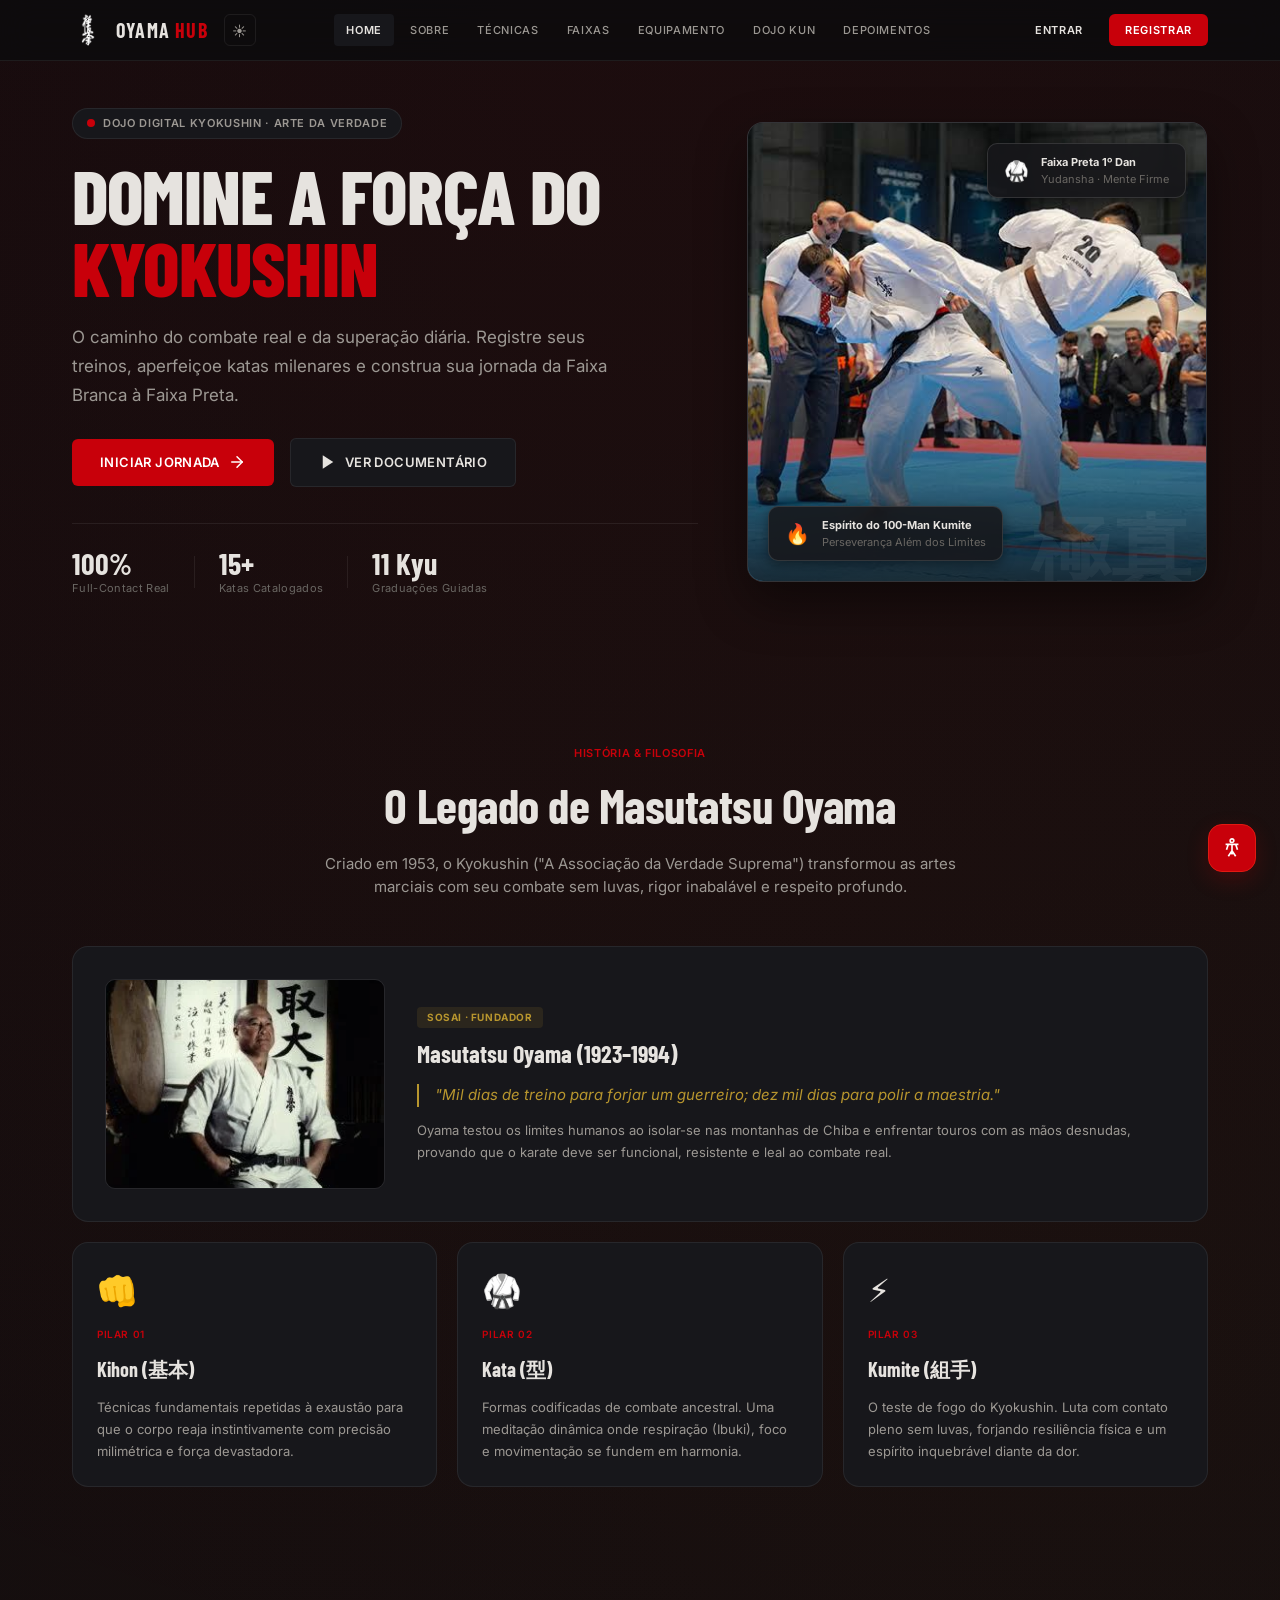
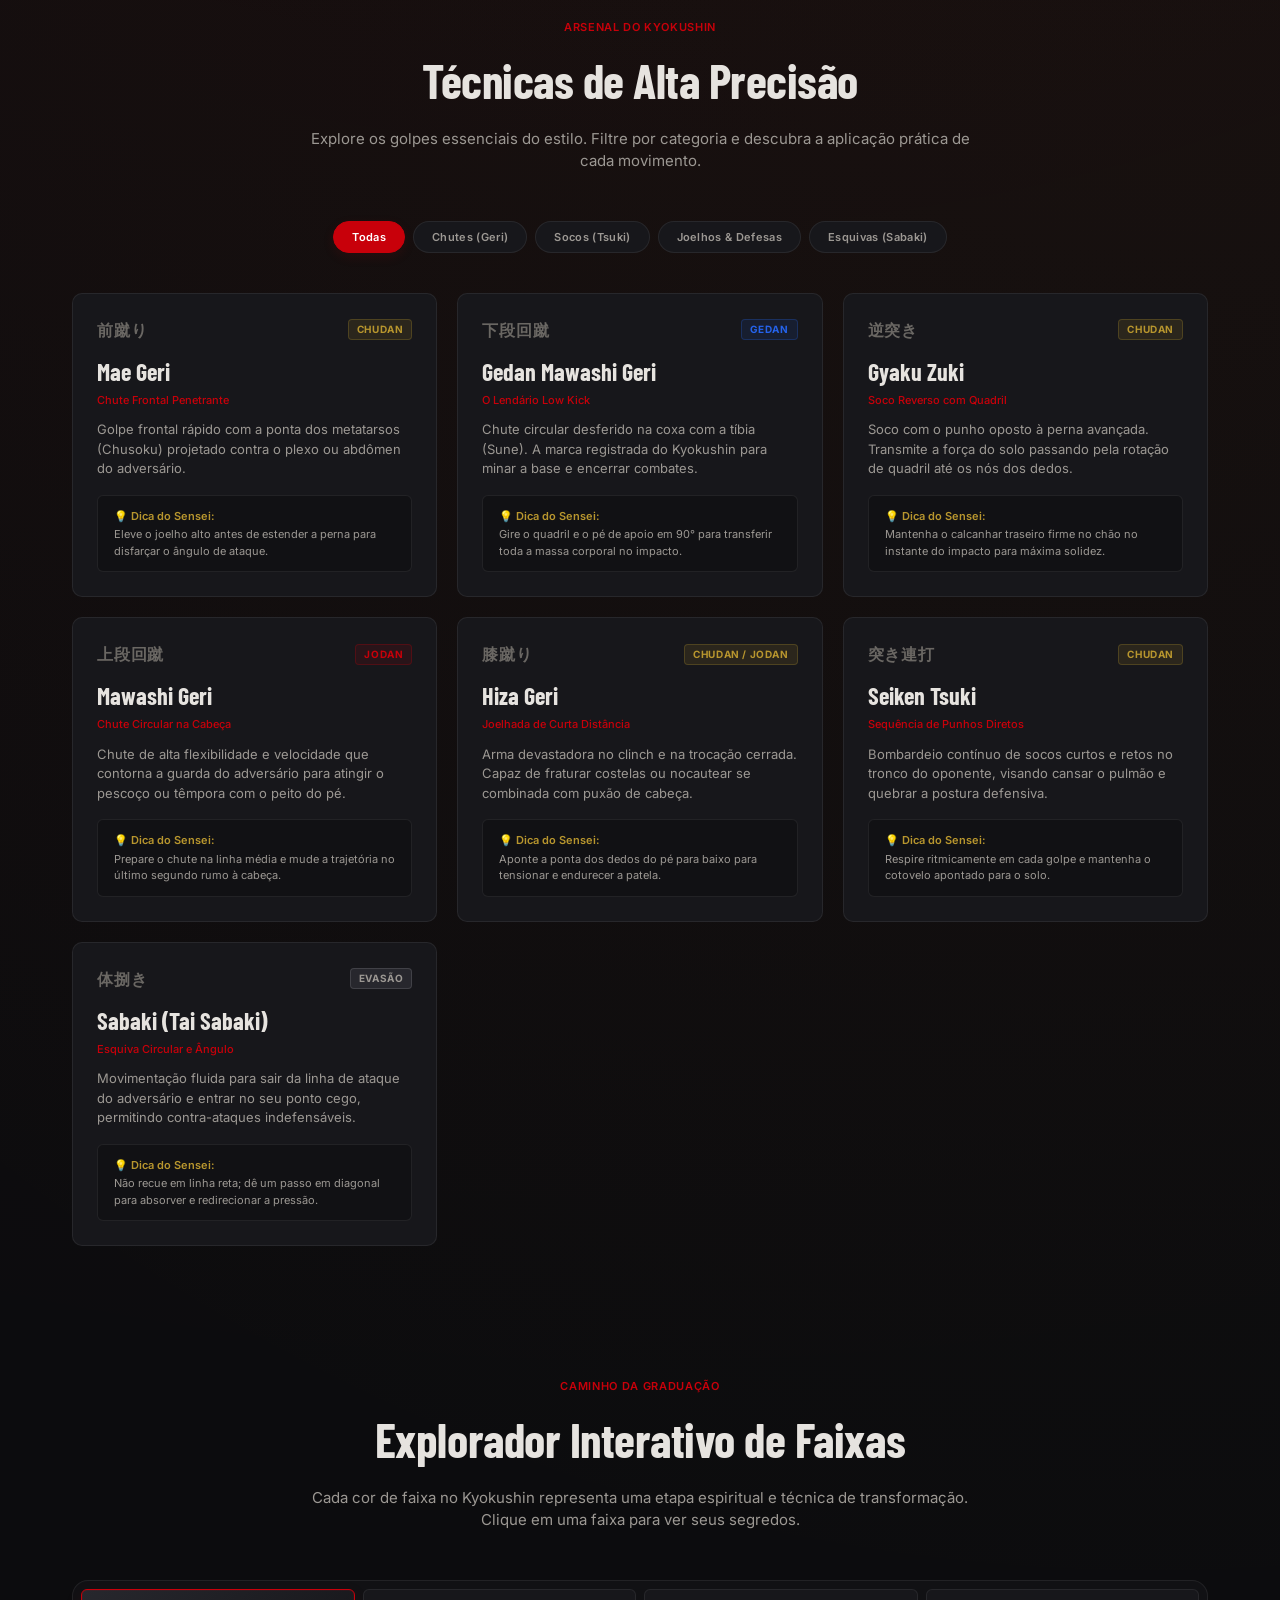
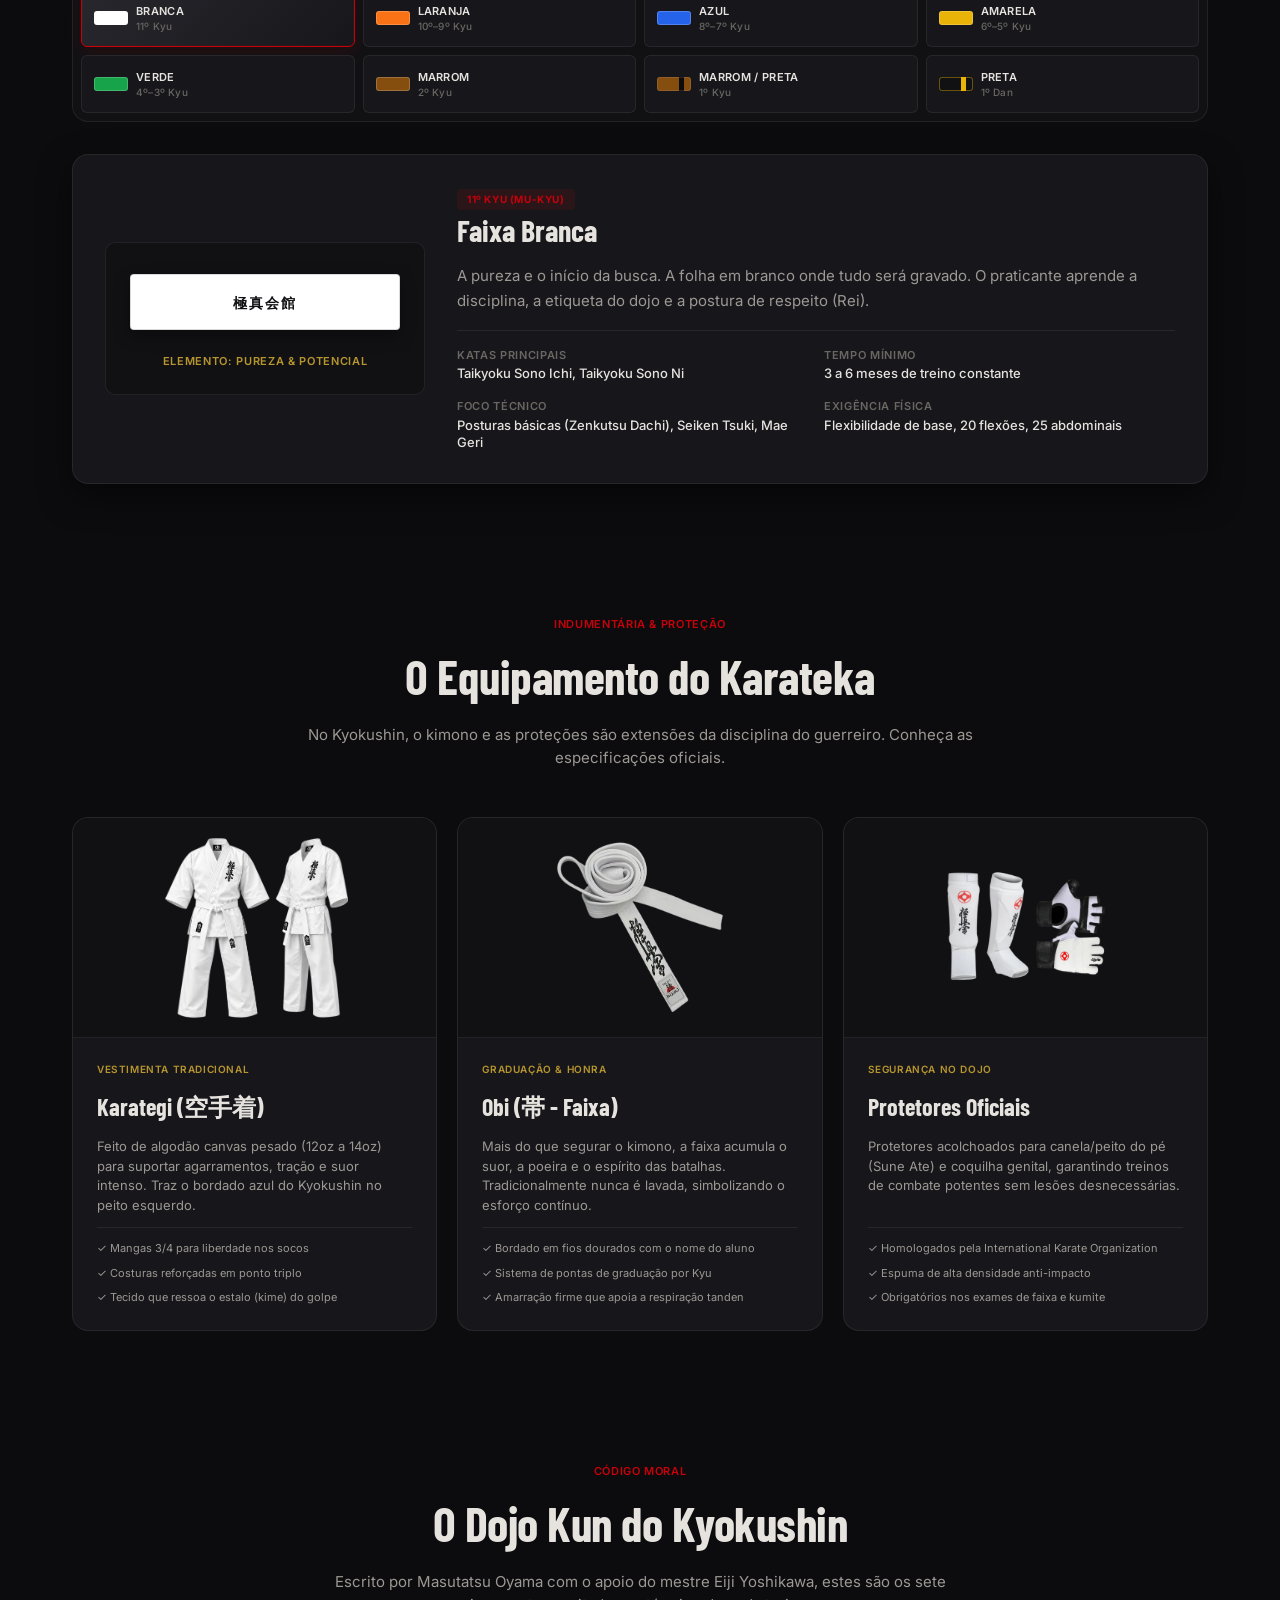
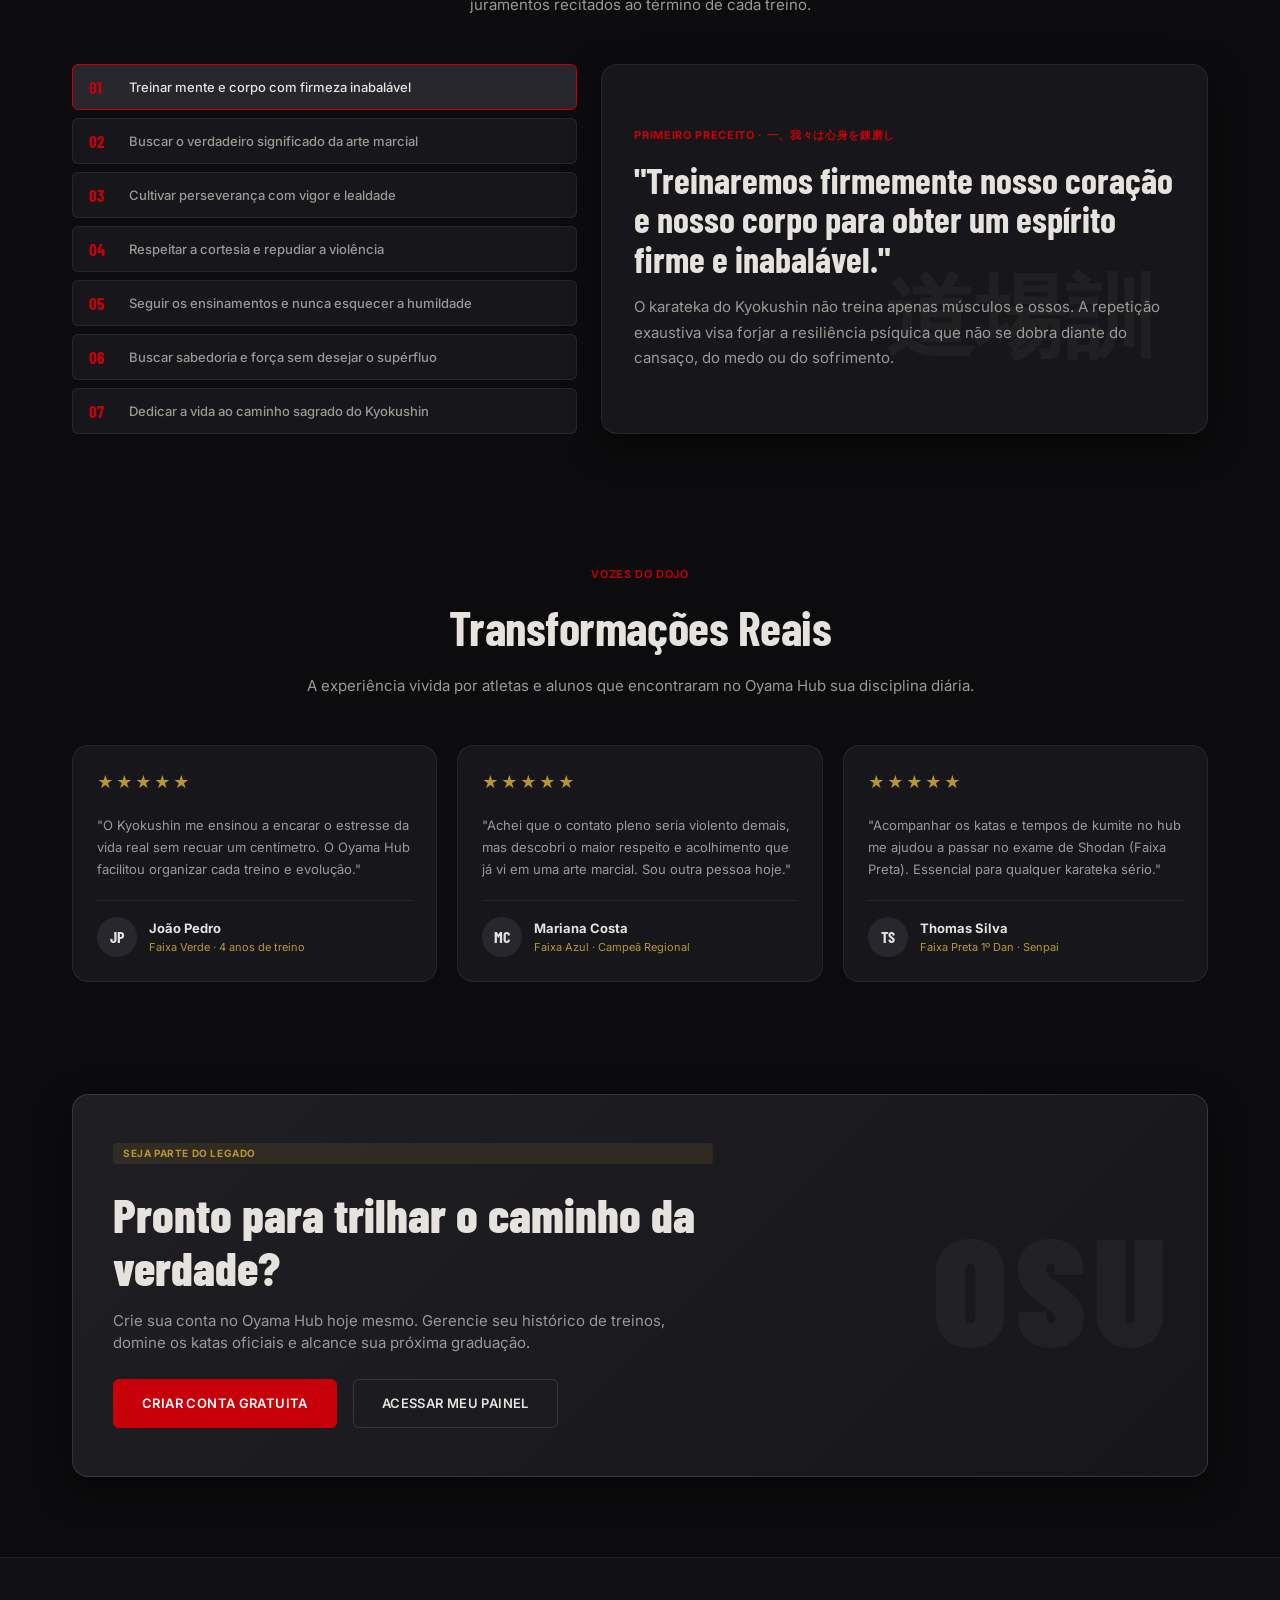
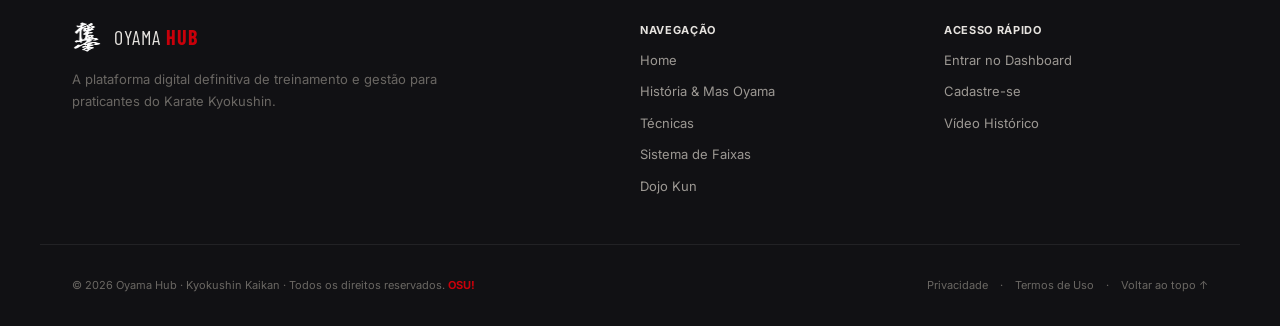
==== commit e737311a: "3.0.0" ====
--- a/index.html
+++ b/index.html
@@ -8,11 +8,13 @@
   <link rel="icon" href="./img/kyokushinicon.png">
   <link rel="preconnect" href="https://fonts.googleapis.com">
   <link rel="preconnect" href="https://fonts.gstatic.com" crossorigin>
-  <link href="https://fonts.googleapis.com/css2?family=Inter:wght@300;400;500;600;700;800&family=Barlow+Condensed:wght@400;600;700;800&display=swap" rel="stylesheet">
-  <link rel="preconnect" href="https://vlibras.gov.br">
+  <link
+    href="https://fonts.googleapis.com/css2?family=Inter:wght@300;400;500;600;700;800&family=Barlow+Condensed:wght@400;600;700;800&display=swap"
+    rel="stylesheet">
   <link rel="stylesheet" href="css/tokens.css">
   <link rel="stylesheet" href="css/style.css">
-  <meta name="description" content="Oyama Hub — A plataforma definitiva para praticantes de Karate Kyokushin. Registre treinos, domine katas, explore técnicas e evolua rumo à Faixa Preta.">
+  <meta name="description"
+    content="Oyama Hub — A plataforma definitiva para praticantes de Karate Kyokushin. Registre treinos, domine katas, explore técnicas e evolua rumo à Faixa Preta.">
   <script>
     if (localStorage.getItem('oyama-theme') === 'light' || localStorage.getItem('theme') === 'light') {
       document.documentElement.classList.add('light');
@@ -78,16 +80,24 @@
           </h1>
 
           <p class="hero-subtitle">
-            O caminho do combate real e da superação diária. Registre seus treinos, aperfeiçoe katas milenares e construa sua jornada da Faixa Branca à Faixa Preta.
+            O caminho do combate real e da superação diária. Registre seus treinos, aperfeiçoe katas milenares e
+            construa sua jornada da Faixa Branca à Faixa Preta.
           </p>
 
           <div class="hero-cta-group">
             <a href="./php/registro.php" class="btn-primary hero-btn">
               <span>Iniciar Jornada</span>
-              <svg viewBox="0 0 24 24" width="18" height="18" fill="none" stroke="currentColor" stroke-width="2" stroke-linecap="round" stroke-linejoin="round"><line x1="5" y1="12" x2="19" y2="12"/><polyline points="12 5 19 12 12 19"/></svg>
+              <svg viewBox="0 0 24 24" width="18" height="18" fill="none" stroke="currentColor" stroke-width="2"
+                stroke-linecap="round" stroke-linejoin="round">
+                <line x1="5" y1="12" x2="19" y2="12" />
+                <polyline points="12 5 19 12 12 19" />
+              </svg>
             </a>
-            <a href="https://www.youtube.com/watch?v=viLy-JlkTCw" class="btn-secondary hero-btn" target="_blank" rel="noopener noreferrer">
-              <svg viewBox="0 0 24 24" width="18" height="18" fill="currentColor"><polygon points="5 3 19 12 5 21 5 3"/></svg>
+            <a href="https://www.youtube.com/watch?v=viLy-JlkTCw" class="btn-secondary hero-btn" target="_blank"
+              rel="noopener noreferrer">
+              <svg viewBox="0 0 24 24" width="18" height="18" fill="currentColor">
+                <polygon points="5 3 19 12 5 21 5 3" />
+              </svg>
               <span>Ver Documentário</span>
             </a>
           </div>
@@ -115,7 +125,7 @@
         <!-- Hero Visual / Card Interativo -->
         <div class="hero-visual">
           <div class="hero-card-frame">
-            <img src="./img/hero_karateka.jpg" alt="Mestre de Karate Kyokushin em postura de guarda no Dojo" class="hero-karateka-img">
+            <img src="./img/photo1.webp" alt="Luta de karate kyokushin" class="hero-karateka-img">
             <div class="hero-card-overlay"></div>
 
             <!-- Chips Flutuantes Interativos -->
@@ -149,7 +159,8 @@
       <div class="section-header-center">
         <span class="section-eyebrow">HISTÓRIA & FILOSOFIA</span>
         <h2 class="section-title">O Legado de Masutatsu Oyama</h2>
-        <p class="section-desc">Criado em 1953, o Kyokushin ("A Associação da Verdade Suprema") transformou as artes marciais com seu combate sem luvas, rigor inabalável e respeito profundo.</p>
+        <p class="section-desc">Criado em 1953, o Kyokushin ("A Associação da Verdade Suprema") transformou as artes
+          marciais com seu combate sem luvas, rigor inabalável e respeito profundo.</p>
       </div>
 
       <div class="about-bento-grid">
@@ -157,7 +168,7 @@
         <!-- Card Mestre Oyama -->
         <div class="bento-card bento-founder">
           <div class="bento-founder-media">
-            <img src="./img/oyama.jpg" alt="Sosai Masutatsu Oyama, fundador do Kyokushin Karate" loading="lazy">
+            <img src="./img/oyama.webp" alt="Sosai Masutatsu Oyama, fundador do Kyokushin Karate" loading="lazy">
           </div>
           <div class="bento-founder-info">
             <span class="tag-gold">SOSAI · FUNDADOR</span>
@@ -166,7 +177,8 @@
               "Mil dias de treino para forjar um guerreiro; dez mil dias para polir a maestria."
             </blockquote>
             <p>
-              Oyama testou os limites humanos ao isolar-se nas montanhas de Chiba e enfrentar touros com as mãos desnudas, provando que o karate deve ser funcional, resistente e leal ao combate real.
+              Oyama testou os limites humanos ao isolar-se nas montanhas de Chiba e enfrentar touros com as mãos
+              desnudas, provando que o karate deve ser funcional, resistente e leal ao combate real.
             </p>
           </div>
         </div>
@@ -176,21 +188,24 @@
           <div class="pillar-icon">👊</div>
           <span class="pillar-tag">PILAR 01</span>
           <h4>Kihon (基本)</h4>
-          <p>Técnicas fundamentais repetidas à exaustão para que o corpo reaja instintivamente com precisão milimétrica e força devastadora.</p>
+          <p>Técnicas fundamentais repetidas à exaustão para que o corpo reaja instintivamente com precisão milimétrica
+            e força devastadora.</p>
         </div>
 
         <div class="bento-card bento-pillar">
           <div class="pillar-icon">🥋</div>
           <span class="pillar-tag">PILAR 02</span>
           <h4>Kata (型)</h4>
-          <p>Formas codificadas de combate ancestral. Uma meditação dinâmica onde respiração (Ibuki), foco e movimentação se fundem em harmonia.</p>
+          <p>Formas codificadas de combate ancestral. Uma meditação dinâmica onde respiração (Ibuki), foco e
+            movimentação se fundem em harmonia.</p>
         </div>
 
         <div class="bento-card bento-pillar">
           <div class="pillar-icon">⚡</div>
           <span class="pillar-tag">PILAR 03</span>
           <h4>Kumite (組手)</h4>
-          <p>O teste de fogo do Kyokushin. Luta com contato pleno sem luvas, forjando resiliência física e um espírito inquebrável diante da dor.</p>
+          <p>O teste de fogo do Kyokushin. Luta com contato pleno sem luvas, forjando resiliência física e um espírito
+            inquebrável diante da dor.</p>
         </div>
 
       </div>
@@ -204,7 +219,8 @@
       <div class="section-header-center">
         <span class="section-eyebrow">ARSENAL DO KYOKUSHIN</span>
         <h2 class="section-title">Técnicas de Alta Precisão</h2>
-        <p class="section-desc">Explore os golpes essenciais do estilo. Filtre por categoria e descubra a aplicação prática de cada movimento.</p>
+        <p class="section-desc">Explore os golpes essenciais do estilo. Filtre por categoria e descubra a aplicação
+          prática de cada movimento.</p>
       </div>
 
       <!-- Filtros de Técnicas -->
@@ -212,8 +228,10 @@
         <button class="tech-filter-btn active" data-category="todos" role="tab" aria-selected="true">Todas</button>
         <button class="tech-filter-btn" data-category="chute" role="tab" aria-selected="false">Chutes (Geri)</button>
         <button class="tech-filter-btn" data-category="soco" role="tab" aria-selected="false">Socos (Tsuki)</button>
-        <button class="tech-filter-btn" data-category="joelho-defesa" role="tab" aria-selected="false">Joelhos & Defesas</button>
-        <button class="tech-filter-btn" data-category="esquiva" role="tab" aria-selected="false">Esquivas (Sabaki)</button>
+        <button class="tech-filter-btn" data-category="joelho-defesa" role="tab" aria-selected="false">Joelhos &
+          Defesas</button>
+        <button class="tech-filter-btn" data-category="esquiva" role="tab" aria-selected="false">Esquivas
+          (Sabaki)</button>
       </div>
 
       <!-- Grid de Técnicas -->
@@ -226,7 +244,8 @@
           </div>
           <h3 class="tech-title">Mae Geri</h3>
           <span class="tech-subtitle">Chute Frontal Penetrante</span>
-          <p class="tech-desc">Golpe frontal rápido com a ponta dos metatarsos (Chusoku) projetado contra o plexo ou abdômen do adversário.</p>
+          <p class="tech-desc">Golpe frontal rápido com a ponta dos metatarsos (Chusoku) projetado contra o plexo ou
+            abdômen do adversário.</p>
           <div class="tech-tip">
             <span class="tip-label">💡 Dica do Sensei:</span>
             <p>Eleve o joelho alto antes de estender a perna para disfarçar o ângulo de ataque.</p>
@@ -240,7 +259,8 @@
           </div>
           <h3 class="tech-title">Gedan Mawashi Geri</h3>
           <span class="tech-subtitle">O Lendário Low Kick</span>
-          <p class="tech-desc">Chute circular desferido na coxa com a tíbia (Sune). A marca registrada do Kyokushin para minar a base e encerrar combates.</p>
+          <p class="tech-desc">Chute circular desferido na coxa com a tíbia (Sune). A marca registrada do Kyokushin para
+            minar a base e encerrar combates.</p>
           <div class="tech-tip">
             <span class="tip-label">💡 Dica do Sensei:</span>
             <p>Gire o quadril e o pé de apoio em 90° para transferir toda a massa corporal no impacto.</p>
@@ -254,7 +274,8 @@
           </div>
           <h3 class="tech-title">Gyaku Zuki</h3>
           <span class="tech-subtitle">Soco Reverso com Quadril</span>
-          <p class="tech-desc">Soco com o punho oposto à perna avançada. Transmite a força do solo passando pela rotação de quadril até os nós dos dedos.</p>
+          <p class="tech-desc">Soco com o punho oposto à perna avançada. Transmite a força do solo passando pela rotação
+            de quadril até os nós dos dedos.</p>
           <div class="tech-tip">
             <span class="tip-label">💡 Dica do Sensei:</span>
             <p>Mantenha o calcanhar traseiro firme no chão no instante do impacto para máxima solidez.</p>
@@ -268,7 +289,8 @@
           </div>
           <h3 class="tech-title">Mawashi Geri</h3>
           <span class="tech-subtitle">Chute Circular na Cabeça</span>
-          <p class="tech-desc">Chute de alta flexibilidade e velocidade que contorna a guarda do adversário para atingir o pescoço ou têmpora com o peito do pé.</p>
+          <p class="tech-desc">Chute de alta flexibilidade e velocidade que contorna a guarda do adversário para atingir
+            o pescoço ou têmpora com o peito do pé.</p>
           <div class="tech-tip">
             <span class="tip-label">💡 Dica do Sensei:</span>
             <p>Prepare o chute na linha média e mude a trajetória no último segundo rumo à cabeça.</p>
@@ -282,7 +304,8 @@
           </div>
           <h3 class="tech-title">Hiza Geri</h3>
           <span class="tech-subtitle">Joelhada de Curta Distância</span>
-          <p class="tech-desc">Arma devastadora no clinch e na trocação cerrada. Capaz de fraturar costelas ou nocautear se combinada com puxão de cabeça.</p>
+          <p class="tech-desc">Arma devastadora no clinch e na trocação cerrada. Capaz de fraturar costelas ou nocautear
+            se combinada com puxão de cabeça.</p>
           <div class="tech-tip">
             <span class="tip-label">💡 Dica do Sensei:</span>
             <p>Aponte a ponta dos dedos do pé para baixo para tensionar e endurecer a patela.</p>
@@ -296,7 +319,8 @@
           </div>
           <h3 class="tech-title">Seiken Tsuki</h3>
           <span class="tech-subtitle">Sequência de Punhos Diretos</span>
-          <p class="tech-desc">Bombardeio contínuo de socos curtos e retos no tronco do oponente, visando cansar o pulmão e quebrar a postura defensiva.</p>
+          <p class="tech-desc">Bombardeio contínuo de socos curtos e retos no tronco do oponente, visando cansar o
+            pulmão e quebrar a postura defensiva.</p>
           <div class="tech-tip">
             <span class="tip-label">💡 Dica do Sensei:</span>
             <p>Respire ritmicamente em cada golpe e mantenha o cotovelo apontado para o solo.</p>
@@ -310,7 +334,8 @@
           </div>
           <h3 class="tech-title">Sabaki (Tai Sabaki)</h3>
           <span class="tech-subtitle">Esquiva Circular e Ângulo</span>
-          <p class="tech-desc">Movimentação fluida para sair da linha de ataque do adversário e entrar no seu ponto cego, permitindo contra-ataques indefensáveis.</p>
+          <p class="tech-desc">Movimentação fluida para sair da linha de ataque do adversário e entrar no seu ponto
+            cego, permitindo contra-ataques indefensáveis.</p>
           <div class="tech-tip">
             <span class="tip-label">💡 Dica do Sensei:</span>
             <p>Não recue em linha reta; dê um passo em diagonal para absorver e redirecionar a pressão.</p>
@@ -328,38 +353,67 @@
       <div class="section-header-center">
         <span class="section-eyebrow">CAMINHO DA GRADUAÇÃO</span>
         <h2 class="section-title">Explorador Interativo de Faixas</h2>
-        <p class="section-desc">Cada cor de faixa no Kyokushin representa uma etapa espiritual e técnica de transformação. Clique em uma faixa para ver seus segredos.</p>
+        <p class="section-desc">Cada cor de faixa no Kyokushin representa uma etapa espiritual e técnica de
+          transformação. Clique em uma faixa para ver seus segredos.</p>
       </div>
 
       <!-- Seletor de Faixas (Tabs) -->
-      <div class="belt-selector-nav" id="beltNav">
-        <button class="belt-nav-item active" data-belt="branca">
+      <div class="belt-selector-nav" id="beltNav" role="tablist" aria-label="Selecionar faixa">
+        <button type="button" class="belt-nav-item active" data-belt="branca" role="tab" aria-selected="true">
           <span class="belt-indicator belt-branca"></span>
-          <span>Branca</span>
-        </button>
-        <button class="belt-nav-item" data-belt="laranja">
+          <span class="belt-nav-text">
+            <span class="belt-nav-name">Branca</span>
+            <span class="belt-nav-kyu">11º Kyu</span>
+          </span>
+        </button>
+        <button type="button" class="belt-nav-item" data-belt="laranja" role="tab" aria-selected="false">
           <span class="belt-indicator belt-laranja"></span>
-          <span>Laranja</span>
-        </button>
-        <button class="belt-nav-item" data-belt="azul">
+          <span class="belt-nav-text">
+            <span class="belt-nav-name">Laranja</span>
+            <span class="belt-nav-kyu">10º–9º Kyu</span>
+          </span>
+        </button>
+        <button type="button" class="belt-nav-item" data-belt="azul" role="tab" aria-selected="false">
           <span class="belt-indicator belt-azul"></span>
-          <span>Azul</span>
-        </button>
-        <button class="belt-nav-item" data-belt="amarela">
+          <span class="belt-nav-text">
+            <span class="belt-nav-name">Azul</span>
+            <span class="belt-nav-kyu">8º–7º Kyu</span>
+          </span>
+        </button>
+        <button type="button" class="belt-nav-item" data-belt="amarela" role="tab" aria-selected="false">
           <span class="belt-indicator belt-amarela"></span>
-          <span>Amarela</span>
-        </button>
-        <button class="belt-nav-item" data-belt="verde">
+          <span class="belt-nav-text">
+            <span class="belt-nav-name">Amarela</span>
+            <span class="belt-nav-kyu">6º–5º Kyu</span>
+          </span>
+        </button>
+        <button type="button" class="belt-nav-item" data-belt="verde" role="tab" aria-selected="false">
           <span class="belt-indicator belt-verde"></span>
-          <span>Verde</span>
-        </button>
-        <button class="belt-nav-item" data-belt="marrom">
+          <span class="belt-nav-text">
+            <span class="belt-nav-name">Verde</span>
+            <span class="belt-nav-kyu">4º–3º Kyu</span>
+          </span>
+        </button>
+        <button type="button" class="belt-nav-item" data-belt="marrom" role="tab" aria-selected="false">
           <span class="belt-indicator belt-marrom"></span>
-          <span>Marrom</span>
-        </button>
-        <button class="belt-nav-item" data-belt="preta">
+          <span class="belt-nav-text">
+            <span class="belt-nav-name">Marrom</span>
+            <span class="belt-nav-kyu">2º Kyu</span>
+          </span>
+        </button>
+        <button type="button" class="belt-nav-item" data-belt="marrom-preta" role="tab" aria-selected="false">
+          <span class="belt-indicator belt-marrom-preta"></span>
+          <span class="belt-nav-text">
+            <span class="belt-nav-name">Marrom / Preta</span>
+            <span class="belt-nav-kyu">1º Kyu</span>
+          </span>
+        </button>
+        <button type="button" class="belt-nav-item" data-belt="preta" role="tab" aria-selected="false">
           <span class="belt-indicator belt-preta"></span>
-          <span>Preta</span>
+          <span class="belt-nav-text">
+            <span class="belt-nav-name">Preta</span>
+            <span class="belt-nav-kyu">1º Dan</span>
+          </span>
         </button>
       </div>
 
@@ -369,7 +423,9 @@
         <div class="belt-visual-col">
           <div class="belt-graphic-wrapper">
             <div class="belt-strap belt-branca" id="beltGraphic">
-              <div class="belt-tip-stitch"></div>
+              <div class="belt-tip-wrap" id="beltTipWrap">
+                <div class="belt-tip-stitch"></div>
+              </div>
               <div class="belt-kanji-embroidery">極真会館</div>
               <div class="belt-stripes-container" id="beltStripes"></div>
             </div>
@@ -384,7 +440,8 @@
           </div>
 
           <p class="belt-philosophical-desc" id="beltPhilosophy">
-            A pureza e o início da busca. A folha em branco onde tudo será gravado. O praticante aprende a disciplina, a etiqueta do dojo e a postura de respeito (Rei).
+            A pureza e o início da busca. A folha em branco onde tudo será gravado. O praticante aprende a disciplina, a
+            etiqueta do dojo e a postura de respeito (Rei).
           </p>
 
           <div class="belt-specs-grid">
@@ -419,19 +476,21 @@
       <div class="section-header-center">
         <span class="section-eyebrow">INDUMENTÁRIA & PROTEÇÃO</span>
         <h2 class="section-title">O Equipamento do Karateka</h2>
-        <p class="section-desc">No Kyokushin, o kimono e as proteções são extensões da disciplina do guerreiro. Conheça as especificações oficiais.</p>
+        <p class="section-desc">No Kyokushin, o kimono e as proteções são extensões da disciplina do guerreiro. Conheça
+          as especificações oficiais.</p>
       </div>
 
       <div class="gear-grid">
 
         <div class="gear-card">
           <div class="gear-media">
-            <img src="img/kimono-Photoroom.png" alt="Karategi de lona pesada oficial do Kyokushin" loading="lazy">
+            <img src="img/kimono.webp" alt="Karategi de lona pesada oficial do Kyokushin" loading="lazy">
           </div>
           <div class="gear-content">
             <span class="gear-tag">VESTIMENTA TRADICIONAL</span>
             <h3>Karategi (空手着)</h3>
-            <p>Feito de algodão canvas pesado (12oz a 14oz) para suportar agarramentos, tração e suor intenso. Traz o bordado azul do Kyokushin no peito esquerdo.</p>
+            <p>Feito de algodão canvas pesado (12oz a 14oz) para suportar agarramentos, tração e suor intenso. Traz o
+              bordado azul do Kyokushin no peito esquerdo.</p>
             <ul class="gear-features">
               <li>✓ Mangas 3/4 para liberdade nos socos</li>
               <li>✓ Costuras reforçadas em ponto triplo</li>
@@ -442,12 +501,13 @@
 
         <div class="gear-card">
           <div class="gear-media">
-            <img src="img/faixakarate.png" alt="Faixa Obi do Karate Kyokushin" loading="lazy">
+            <img src="img/faixa.webp" alt="Faixa Obi do Karate Kyokushin" loading="lazy">
           </div>
           <div class="gear-content">
             <span class="gear-tag">GRADUAÇÃO & HONRA</span>
             <h3>Obi (帯 - Faixa)</h3>
-            <p>Mais do que segurar o kimono, a faixa acumula o suor, a poeira e o espírito das batalhas. Tradicionalmente nunca é lavada, simbolizando o esforço contínuo.</p>
+            <p>Mais do que segurar o kimono, a faixa acumula o suor, a poeira e o espírito das batalhas.
+              Tradicionalmente nunca é lavada, simbolizando o esforço contínuo.</p>
             <ul class="gear-features">
               <li>✓ Bordado em fios dourados com o nome do aluno</li>
               <li>✓ Sistema de pontas de graduação por Kyu</li>
@@ -457,13 +517,14 @@
         </div>
 
         <div class="gear-card gear-card-protection">
-          <div class="gear-protection-graphic">
-            <div class="shield-icon">🛡️</div>
+          <div class="gear-media">
+            <img src="img/protetores.webp" alt="Protetores de canela, peito do pé e coquilha" loading="lazy">
           </div>
           <div class="gear-content">
             <span class="gear-tag">SEGURANÇA NO DOJO</span>
             <h3>Protetores Oficiais</h3>
-            <p>Protetores acolchoados para canela/peito do pé (Sune Ate) e coquilha genital, garantindo treinos de combate potentes sem lesões desnecessárias.</p>
+            <p>Protetores acolchoados para canela/peito do pé (Sune Ate) e coquilha genital, garantindo treinos de
+              combate potentes sem lesões desnecessárias.</p>
             <ul class="gear-features">
               <li>✓ Homologados pela International Karate Organization</li>
               <li>✓ Espuma de alta densidade anti-impacto</li>
@@ -483,7 +544,8 @@
       <div class="section-header-center">
         <span class="section-eyebrow">CÓDIGO MORAL</span>
         <h2 class="section-title">O Dojo Kun do Kyokushin</h2>
-        <p class="section-desc">Escrito por Masutatsu Oyama com o apoio do mestre Eiji Yoshikawa, estes são os sete juramentos recitados ao término de cada treino.</p>
+        <p class="section-desc">Escrito por Masutatsu Oyama com o apoio do mestre Eiji Yoshikawa, estes são os sete
+          juramentos recitados ao término de cada treino.</p>
       </div>
 
       <div class="dojokun-layout">
@@ -522,9 +584,11 @@
         <div class="dojokun-card-display">
           <div class="dojokun-card-inner" id="dojoKunDetail">
             <span class="dojokun-badge" id="dkBadge">PRIMEIRO PRECEITO · 一、我々は心身を錬磨し</span>
-            <h3 class="dojokun-quote" id="dkQuote">"Treinaremos firmemente nosso coração e nosso corpo para obter um espírito firme e inabalável."</h3>
+            <h3 class="dojokun-quote" id="dkQuote">"Treinaremos firmemente nosso coração e nosso corpo para obter um
+              espírito firme e inabalável."</h3>
             <p class="dojokun-explanation" id="dkExplanation">
-              O karateka do Kyokushin não treina apenas músculos e ossos. A repetição exaustiva visa forjar a resiliência psíquica que não se dobra diante do cansaço, do medo ou do sofrimento.
+              O karateka do Kyokushin não treina apenas músculos e ossos. A repetição exaustiva visa forjar a
+              resiliência psíquica que não se dobra diante do cansaço, do medo ou do sofrimento.
             </p>
             <div class="dojokun-kanji-deco" id="dkKanji">道場訓</div>
           </div>
@@ -541,14 +605,16 @@
       <div class="section-header-center">
         <span class="section-eyebrow">VOZES DO DOJO</span>
         <h2 class="section-title">Transformações Reais</h2>
-        <p class="section-desc">A experiência vivida por atletas e alunos que encontraram no Oyama Hub sua disciplina diária.</p>
+        <p class="section-desc">A experiência vivida por atletas e alunos que encontraram no Oyama Hub sua disciplina
+          diária.</p>
       </div>
 
       <div class="testimonial-grid">
 
         <blockquote class="testimonial-card">
           <div class="testi-stars">★★★★★</div>
-          <p class="testi-quote">"O Kyokushin me ensinou a encarar o estresse da vida real sem recuar um centímetro. O Oyama Hub facilitou organizar cada treino e evolução."</p>
+          <p class="testi-quote">"O Kyokushin me ensinou a encarar o estresse da vida real sem recuar um centímetro. O
+            Oyama Hub facilitou organizar cada treino e evolução."</p>
           <div class="testi-author">
             <div class="testi-avatar">JP</div>
             <div class="testi-meta">
@@ -560,7 +626,8 @@
 
         <blockquote class="testimonial-card">
           <div class="testi-stars">★★★★★</div>
-          <p class="testi-quote">"Achei que o contato pleno seria violento demais, mas descobri o maior respeito e acolhimento que já vi em uma arte marcial. Sou outra pessoa hoje."</p>
+          <p class="testi-quote">"Achei que o contato pleno seria violento demais, mas descobri o maior respeito e
+            acolhimento que já vi em uma arte marcial. Sou outra pessoa hoje."</p>
           <div class="testi-author">
             <div class="testi-avatar">MC</div>
             <div class="testi-meta">
@@ -572,7 +639,8 @@
 
         <blockquote class="testimonial-card">
           <div class="testi-stars">★★★★★</div>
-          <p class="testi-quote">"Acompanhar os katas e tempos de kumite no hub me ajudou a passar no exame de Shodan (Faixa Preta). Essencial para qualquer karateka sério."</p>
+          <p class="testi-quote">"Acompanhar os katas e tempos de kumite no hub me ajudou a passar no exame de Shodan
+            (Faixa Preta). Essencial para qualquer karateka sério."</p>
           <div class="testi-author">
             <div class="testi-avatar">TS</div>
             <div class="testi-meta">
@@ -593,7 +661,8 @@
         <div class="cta-content">
           <span class="tag-gold">SEJA PARTE DO LEGADO</span>
           <h2>Pronto para trilhar o caminho da verdade?</h2>
-          <p>Crie sua conta no Oyama Hub hoje mesmo. Gerencie seu histórico de treinos, domine os katas oficiais e alcance sua próxima graduação.</p>
+          <p>Crie sua conta no Oyama Hub hoje mesmo. Gerencie seu histórico de treinos, domine os katas oficiais e
+            alcance sua próxima graduação.</p>
           <div class="cta-btn-group">
             <a href="./php/registro.php" class="btn-primary">Criar Conta Gratuita</a>
             <a href="./php/login.php" class="btn-secondary">Acessar Meu Painel</a>
@@ -630,7 +699,8 @@
         <h4>Acesso Rápido</h4>
         <a href="./php/login.php">Entrar no Dashboard</a>
         <a href="./php/registro.php">Cadastre-se</a>
-        <a href="https://www.youtube.com/watch?v=viLy-JlkTCw" target="_blank" rel="noopener noreferrer">Vídeo Histórico</a>
+        <a href="https://www.youtube.com/watch?v=viLy-JlkTCw" target="_blank" rel="noopener noreferrer">Vídeo
+          Histórico</a>
       </div>
 
     </div>
@@ -647,18 +717,6 @@
     </div>
   </footer>
 
-  <!-- VLibras Widget A11y -->
-  <div vw class="enabled">
-    <div vw-access-button class="active"></div>
-    <div vw-plugin-wrapper>
-      <div class="vw-plugin-top-wrapper"></div>
-    </div>
-  </div>
-  <script src="https://vlibras.gov.br/app/vlibras-plugin.js"></script>
-  <script>
-    new window.VLibras.Widget('https://vlibras.gov.br/app');
-  </script>
-
   <!-- Scripts -->
   <script src="./js/acessibilidade.js" defer></script>
   <script src="./js/theme.js" defer></script>
--- a/css/tokens.css
+++ b/css/tokens.css
@@ -23,6 +23,20 @@
 img {
   display: block;
   max-width: 100%;
+}
+
+/* Ícone Kyokushin (PNG preto): branco no tema escuro, preto no claro */
+img.logo,
+.footer-logo img,
+.admin-brand-icon {
+  filter: invert(1);
+}
+
+html.light img.logo,
+html.light .footer-logo img,
+html.light .admin-brand-icon,
+html.light-mode .admin-brand-icon {
+  filter: none;
 }
 
 a {
--- a/css/style.css
+++ b/css/style.css
@@ -7,18 +7,18 @@
 
 /* ── ALIASES LEGADOS (compatibilidade com tokens) ── */
 :root {
-  --black:    var(--color-bg);
-  --dark:     var(--color-bg-raised);
-  --surface:  var(--color-surface);
+  --black: var(--color-bg);
+  --dark: var(--color-bg-raised);
+  --surface: var(--color-surface);
   --surface2: var(--color-surface-2);
-  --border:   var(--color-border);
-  --red:      var(--color-accent);
-  --red2:     var(--color-accent-2);
+  --border: var(--color-border);
+  --red: var(--color-accent);
+  --red2: var(--color-accent-2);
   --red-glow: var(--color-accent-dim);
-  --gold:     var(--color-gold);
-  --white:    var(--color-text);
-  --muted:    var(--color-text-2);
-  --text:     var(--color-text);
+  --gold: var(--color-gold);
+  --white: var(--color-text);
+  --muted: var(--color-text-2);
+  --text: var(--color-text);
 }
 
 /* ── AMBIENT BODY BACKGROUND ── */
@@ -51,7 +51,7 @@
   -webkit-backdrop-filter: blur(16px);
   border-bottom: 1px solid var(--color-border);
   transition: background var(--duration-base) var(--ease-default),
-              border-color var(--duration-base) var(--ease-default);
+    border-color var(--duration-base) var(--ease-default);
 }
 
 html.light header {
@@ -85,7 +85,8 @@
   width: 32px;
   height: 32px;
   object-fit: contain;
-  transition: transform var(--duration-fast) var(--ease-default);
+  transition: transform var(--duration-fast) var(--ease-default),
+    filter var(--duration-base) var(--ease-default);
 }
 
 .nav-logo:hover .logo {
@@ -117,7 +118,7 @@
   color: var(--color-text-2);
   cursor: pointer;
   transition: background var(--duration-fast) var(--ease-default),
-              border-color var(--duration-fast) var(--ease-default);
+    border-color var(--duration-fast) var(--ease-default);
 }
 
 .theme-btn:hover {
@@ -151,7 +152,7 @@
   border-radius: var(--radius-sm);
   text-decoration: none;
   transition: color var(--duration-fast) var(--ease-default),
-              background var(--duration-fast) var(--ease-default);
+    background var(--duration-fast) var(--ease-default);
 }
 
 .nav-link:hover {
@@ -201,7 +202,7 @@
   border-radius: var(--radius-md);
   text-decoration: none;
   transition: background var(--duration-fast) var(--ease-default),
-              box-shadow var(--duration-fast) var(--ease-default);
+    box-shadow var(--duration-fast) var(--ease-default);
 }
 
 .nav-btn-register:hover {
@@ -292,9 +293,17 @@
 }
 
 @keyframes pulseDot {
-  0%   { box-shadow: 0 0 0 0 rgba(200, 0, 10, 0.7); }
-  70%  { box-shadow: 0 0 0 8px rgba(200, 0, 10, 0); }
-  100% { box-shadow: 0 0 0 0 rgba(200, 0, 10, 0); }
+  0% {
+    box-shadow: 0 0 0 0 rgba(200, 0, 10, 0.7);
+  }
+
+  70% {
+    box-shadow: 0 0 0 8px rgba(200, 0, 10, 0);
+  }
+
+  100% {
+    box-shadow: 0 0 0 0 rgba(200, 0, 10, 0);
+  }
 }
 
 .hero-title {
@@ -421,7 +430,7 @@
   overflow: hidden;
   box-shadow: 0 20px 50px rgba(0, 0, 0, 0.45);
   transition: transform var(--duration-slow) var(--ease-default),
-              border-color var(--duration-base) var(--ease-default);
+    border-color var(--duration-base) var(--ease-default);
 }
 
 .hero-card-frame:hover {
@@ -480,8 +489,13 @@
 }
 
 @keyframes floatSlow {
-  0%   { transform: translateY(0); }
-  100% { transform: translateY(-8px); }
+  0% {
+    transform: translateY(0);
+  }
+
+  100% {
+    transform: translateY(-8px);
+  }
 }
 
 .chip-icon {
@@ -569,8 +583,8 @@
   border-radius: var(--radius-xl);
   padding: var(--space-6);
   transition: transform var(--duration-base) var(--ease-default),
-              border-color var(--duration-base) var(--ease-default),
-              box-shadow var(--duration-base) var(--ease-default);
+    border-color var(--duration-base) var(--ease-default),
+    box-shadow var(--duration-base) var(--ease-default);
 }
 
 .bento-card:hover {
@@ -735,9 +749,9 @@
   display: flex;
   flex-direction: column;
   transition: transform var(--duration-base) var(--ease-default),
-              border-color var(--duration-base) var(--ease-default),
-              box-shadow var(--duration-base) var(--ease-default),
-              opacity var(--duration-base) var(--ease-default);
+    border-color var(--duration-base) var(--ease-default),
+    box-shadow var(--duration-base) var(--ease-default),
+    opacity var(--duration-base) var(--ease-default);
   position: relative;
   overflow: hidden;
 }
@@ -852,18 +866,22 @@
 }
 
 .belt-selector-nav {
-  display: flex;
-  align-items: center;
-  justify-content: center;
+  display: grid;
+  grid-template-columns: repeat(4, minmax(0, 1fr));
+  align-items: center;
+  gap: 8px;
+  padding: 8px;
+  background: var(--color-bg-raised);
+  border: 1px solid var(--color-border);
+  border-radius: var(--radius-xl);
+  margin-bottom: var(--space-8);
+}
+
+.belt-nav-item {
+  display: flex;
+  align-items: center;
   gap: var(--space-2);
-  flex-wrap: wrap;
-  margin-bottom: var(--space-8);
-}
-
-.belt-nav-item {
-  display: flex;
-  align-items: center;
-  gap: var(--space-2);
+  min-height: 58px;
   background: var(--color-surface);
   border: 1px solid var(--color-border);
   color: var(--color-text-2);
@@ -872,39 +890,103 @@
   font-weight: var(--weight-semibold);
   letter-spacing: var(--tracking-wide);
   text-transform: uppercase;
-  padding: 8px 16px;
-  border-radius: var(--radius-full);
+  padding: 9px 12px;
+  border-radius: var(--radius-md);
   cursor: pointer;
-  transition: all var(--duration-fast) var(--ease-default);
+  text-align: left;
+  transition: transform var(--duration-fast) var(--ease-default), background var(--duration-fast) var(--ease-default), border-color var(--duration-fast) var(--ease-default), box-shadow var(--duration-fast) var(--ease-default);
 }
 
 .belt-nav-item:hover {
   background: var(--color-surface-2);
   color: var(--color-text);
   border-color: var(--color-border-2);
+  transform: translateY(-2px);
 }
 
 .belt-nav-item.active {
-  background: var(--color-surface-3);
+  background: linear-gradient(135deg, var(--color-surface-3), var(--color-surface));
   color: var(--color-text);
   border-color: var(--color-accent);
-  box-shadow: 0 0 0 2px var(--color-accent-dim);
+  box-shadow: 0 7px 18px var(--color-accent-dim), inset 0 0 0 1px var(--color-accent-dim);
 }
 
 .belt-indicator {
-  width: 12px;
-  height: 12px;
-  border-radius: 50%;
+  width: 34px;
+  height: 14px;
+  flex: 0 0 34px;
+  border-radius: 3px;
   border: 1px solid rgba(255, 255, 255, 0.2);
 }
 
-.belt-branca  { background: #ffffff; }
-.belt-laranja { background: #f97316; }
-.belt-azul    { background: #2563eb; }
-.belt-amarela { background: #eab308; }
-.belt-verde   { background: #16a34a; }
-.belt-marrom  { background: #854d0e; }
-.belt-preta   { background: #111114; border-color: #eab308; }
+.belt-nav-text {
+  display: flex;
+  flex-direction: column;
+  gap: 2px;
+  min-width: 0;
+}
+
+.belt-nav-name {
+  color: var(--color-text);
+  font-size: var(--text-xs);
+  white-space: nowrap;
+  overflow: hidden;
+  text-overflow: ellipsis;
+}
+
+.belt-nav-kyu {
+  color: var(--color-text-3);
+  font-size: 10px;
+  font-weight: var(--weight-medium);
+  letter-spacing: 0.02em;
+  text-transform: none;
+}
+
+.belt-branca {
+  background: #ffffff;
+}
+
+.belt-laranja {
+  background: #f97316;
+}
+
+.belt-azul {
+  background: #2563eb;
+}
+
+.belt-amarela {
+  background: #eab308;
+}
+
+.belt-verde {
+  background: #16a34a;
+}
+
+.belt-marrom {
+  background: #854d0e;
+}
+
+.belt-marrom-preta {
+  background: linear-gradient(to right, #854d0e 65%, #0c0c0e 65%, #0c0c0e 82%, #854d0e 82%);
+  border: 1px solid rgba(255, 255, 255, 0.1);
+}
+
+.belt-preta {
+  background: linear-gradient(to right, #111114 65%, #eab308 65%, #eab308 82%, #111114 82%);
+  border: 1px solid rgba(234, 179, 8, 0.4);
+}
+
+@media (max-width: 700px) {
+  .belt-selector-nav {
+    grid-template-columns: repeat(2, minmax(0, 1fr));
+  }
+}
+
+@media (max-width: 420px) {
+  .belt-selector-nav {
+    grid-template-columns: 1fr;
+  }
+}
 
 /* Belt Showcase Card */
 .belt-showcase-card {
@@ -918,7 +1000,7 @@
   align-items: center;
   box-shadow: var(--shadow-lg);
   transition: opacity var(--duration-base) var(--ease-default),
-              transform var(--duration-base) var(--ease-default);
+    transform var(--duration-base) var(--ease-default);
 }
 
 .belt-visual-col {
@@ -955,16 +1037,50 @@
   transition: background-color var(--duration-base) var(--ease-default);
 }
 
-.belt-strap.belt-branca  { background: #ffffff; border: 1px solid rgba(0, 0, 0, 0.15); }
-.belt-strap.belt-branca .belt-kanji-embroidery { color: #111114; text-shadow: none; }
-.belt-strap.belt-laranja { background: #ea580c; }
-.belt-strap.belt-azul    { background: #1d4ed8; }
-.belt-strap.belt-amarela { background: #ca8a04; }
-.belt-strap.belt-amarela .belt-kanji-embroidery { color: #111114; text-shadow: none; }
-.belt-strap.belt-verde   { background: #15803d; }
-.belt-strap.belt-marrom  { background: #78350f; }
-.belt-strap.belt-preta   { background: #0f0f12; border: 1px solid rgba(234, 179, 8, 0.5); }
-.belt-strap.belt-preta .belt-kanji-embroidery { color: #eab308; text-shadow: 0 0 6px rgba(234, 179, 8, 0.5); }
+.belt-strap.belt-branca {
+  background: #ffffff;
+  border: 1px solid rgba(0, 0, 0, 0.15);
+}
+
+.belt-strap.belt-branca .belt-kanji-embroidery {
+  color: #111114;
+  text-shadow: none;
+}
+
+.belt-strap.belt-laranja {
+  background: #ea580c;
+}
+
+.belt-strap.belt-azul {
+  background: #1d4ed8;
+}
+
+.belt-strap.belt-amarela {
+  background: #ca8a04;
+}
+
+.belt-strap.belt-amarela .belt-kanji-embroidery {
+  color: #111114;
+  text-shadow: none;
+}
+
+.belt-strap.belt-verde {
+  background: #15803d;
+}
+
+.belt-strap.belt-marrom {
+  background: #78350f;
+}
+
+.belt-strap.belt-preta {
+  background: #0f0f12;
+  border: 1px solid rgba(234, 179, 8, 0.5);
+}
+
+.belt-strap.belt-preta .belt-kanji-embroidery {
+  color: #eab308;
+  text-shadow: 0 0 6px rgba(234, 179, 8, 0.5);
+}
 
 .belt-kanji-embroidery {
   font-size: 14px;
@@ -979,14 +1095,34 @@
   pointer-events: none;
 }
 
-.belt-tip-stitch {
+/* Ponta / tip da faixa — wrapper no canto direito */
+.belt-tip-wrap {
   position: absolute;
   right: 0;
   top: 0;
   bottom: 0;
   width: 6px;
-  background: rgba(0, 0, 0, 0.25);
   border-radius: 0 4px 4px 0;
+  overflow: hidden;
+}
+
+/* O risco interno fica invisível por padrão */
+.belt-tip-stitch {
+  position: absolute;
+  inset: 0;
+  background: transparent;
+}
+
+/* Ponta preta sólida para Faixa Marrom com Ponta Preta (1º Kyu) */
+.belt-tip-wrap.belt-tip-black {
+  width: 24px;
+  background: #0f0f12;
+  border-left: 1.5px solid rgba(255, 255, 255, 0.14);
+  box-shadow: inset 2px 0 6px rgba(0, 0, 0, 0.6);
+}
+
+.belt-tip-wrap.belt-tip-black .belt-tip-stitch {
+  display: none;
 }
 
 .belt-stripes-container {
@@ -1008,7 +1144,7 @@
 
 .stripe-black {
   background: #0c0c0e;
-  box-shadow: inset 0 0 0 1px rgba(255,255,255,0.06);
+  box-shadow: inset 0 0 0 1px rgba(255, 255, 255, 0.06);
 }
 
 .stripe-gold {
@@ -1110,7 +1246,7 @@
   display: flex;
   flex-direction: column;
   transition: transform var(--duration-base) var(--ease-default),
-              border-color var(--duration-base) var(--ease-default);
+    border-color var(--duration-base) var(--ease-default);
 }
 
 .gear-card:hover {
@@ -1129,6 +1265,9 @@
 }
 
 .gear-media img {
+  display: block;
+  width: 100%;
+  height: 100%;
   max-height: 100%;
   object-fit: contain;
   transition: transform var(--duration-base) var(--ease-default);
@@ -1136,15 +1275,6 @@
 
 .gear-card:hover .gear-media img {
   transform: scale(1.04);
-}
-
-.gear-card-protection .gear-protection-graphic {
-  height: 220px;
-  background: var(--color-bg-raised);
-  display: flex;
-  align-items: center;
-  justify-content: center;
-  border-bottom: 1px solid var(--color-border);
 }
 
 .shield-icon {
@@ -1277,7 +1407,7 @@
   flex-direction: column;
   gap: var(--space-4);
   transition: opacity var(--duration-base) var(--ease-default),
-              transform var(--duration-base) var(--ease-default);
+    transform var(--duration-base) var(--ease-default);
 }
 
 .dojokun-badge {
@@ -1337,7 +1467,7 @@
   justify-content: space-between;
   gap: var(--space-5);
   transition: transform var(--duration-base) var(--ease-default),
-              border-color var(--duration-base) var(--ease-default);
+    border-color var(--duration-base) var(--ease-default);
 }
 
 .testimonial-card:hover {
@@ -1513,9 +1643,11 @@
     padding: var(--space-10) var(--space-6);
     text-align: center;
   }
+
   .cta-btn-group {
     justify-content: center;
   }
+
   .cta-symbol {
     font-size: 60px;
   }
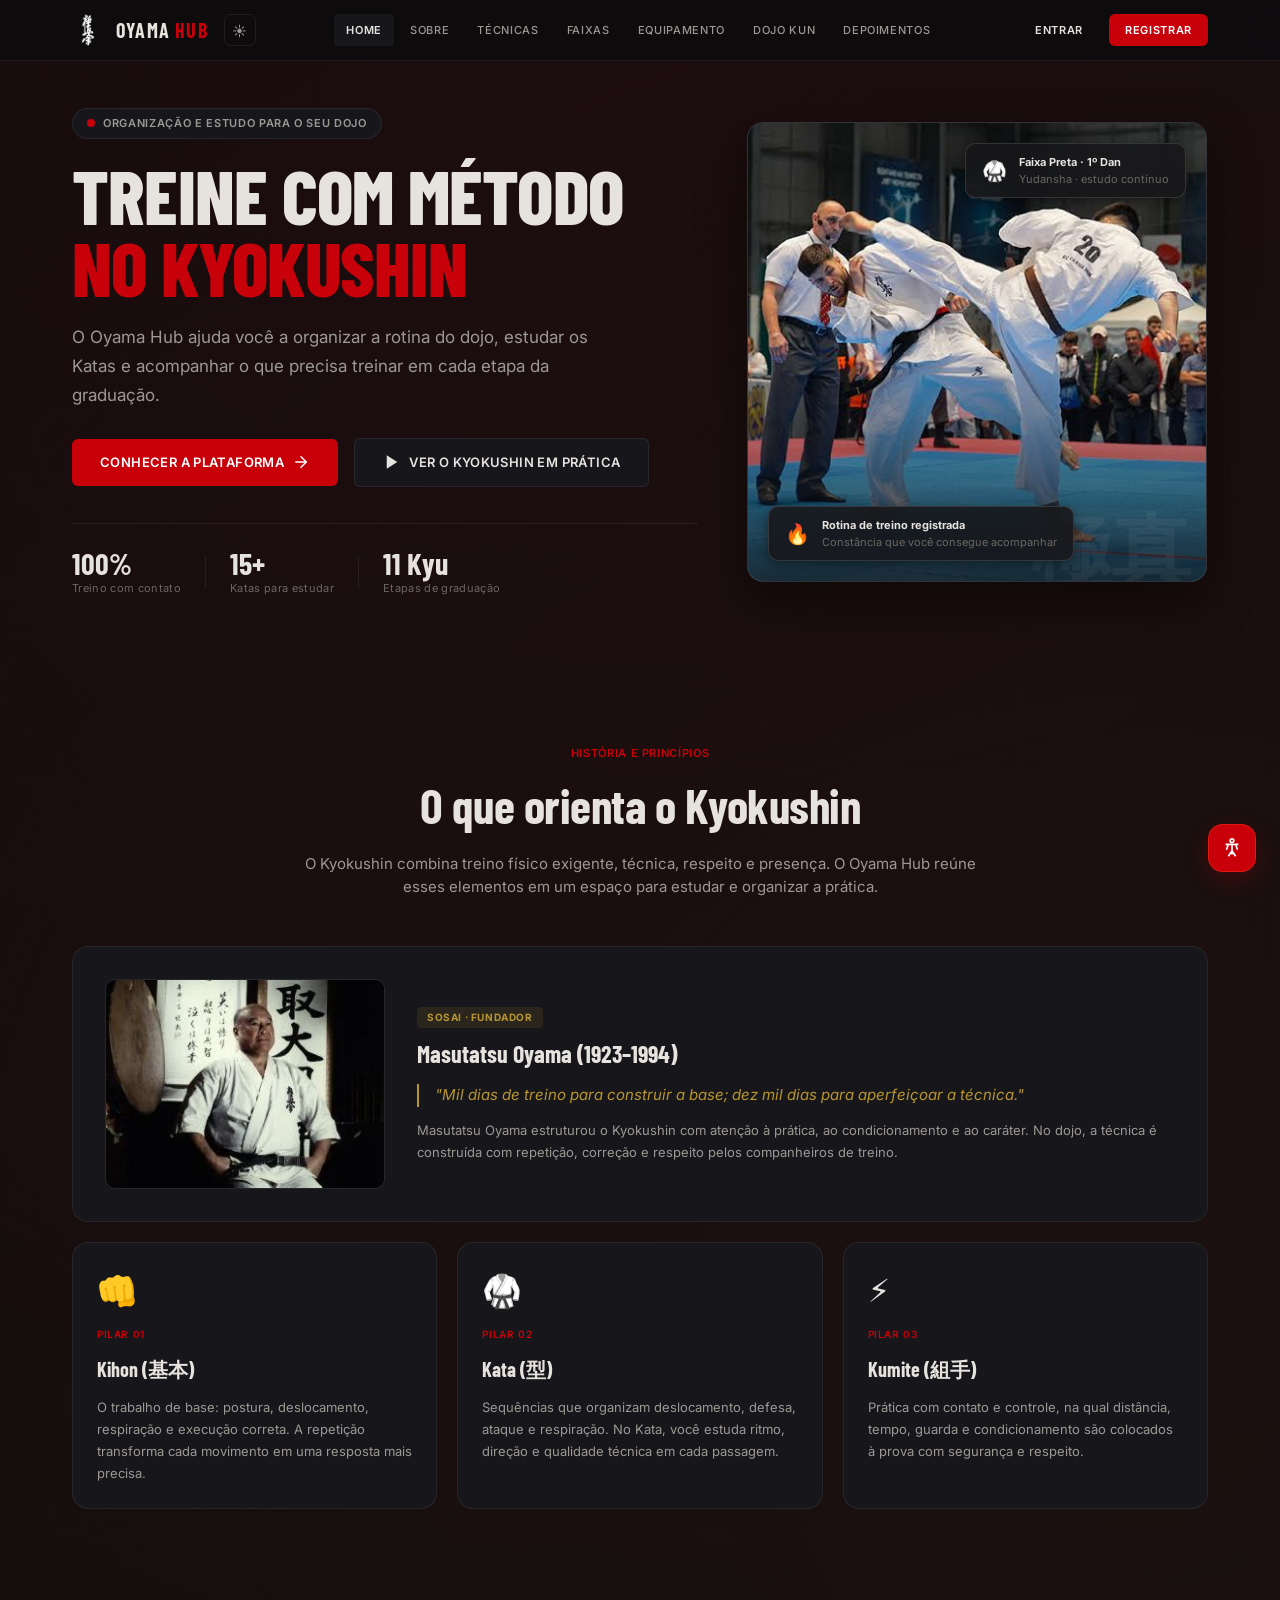
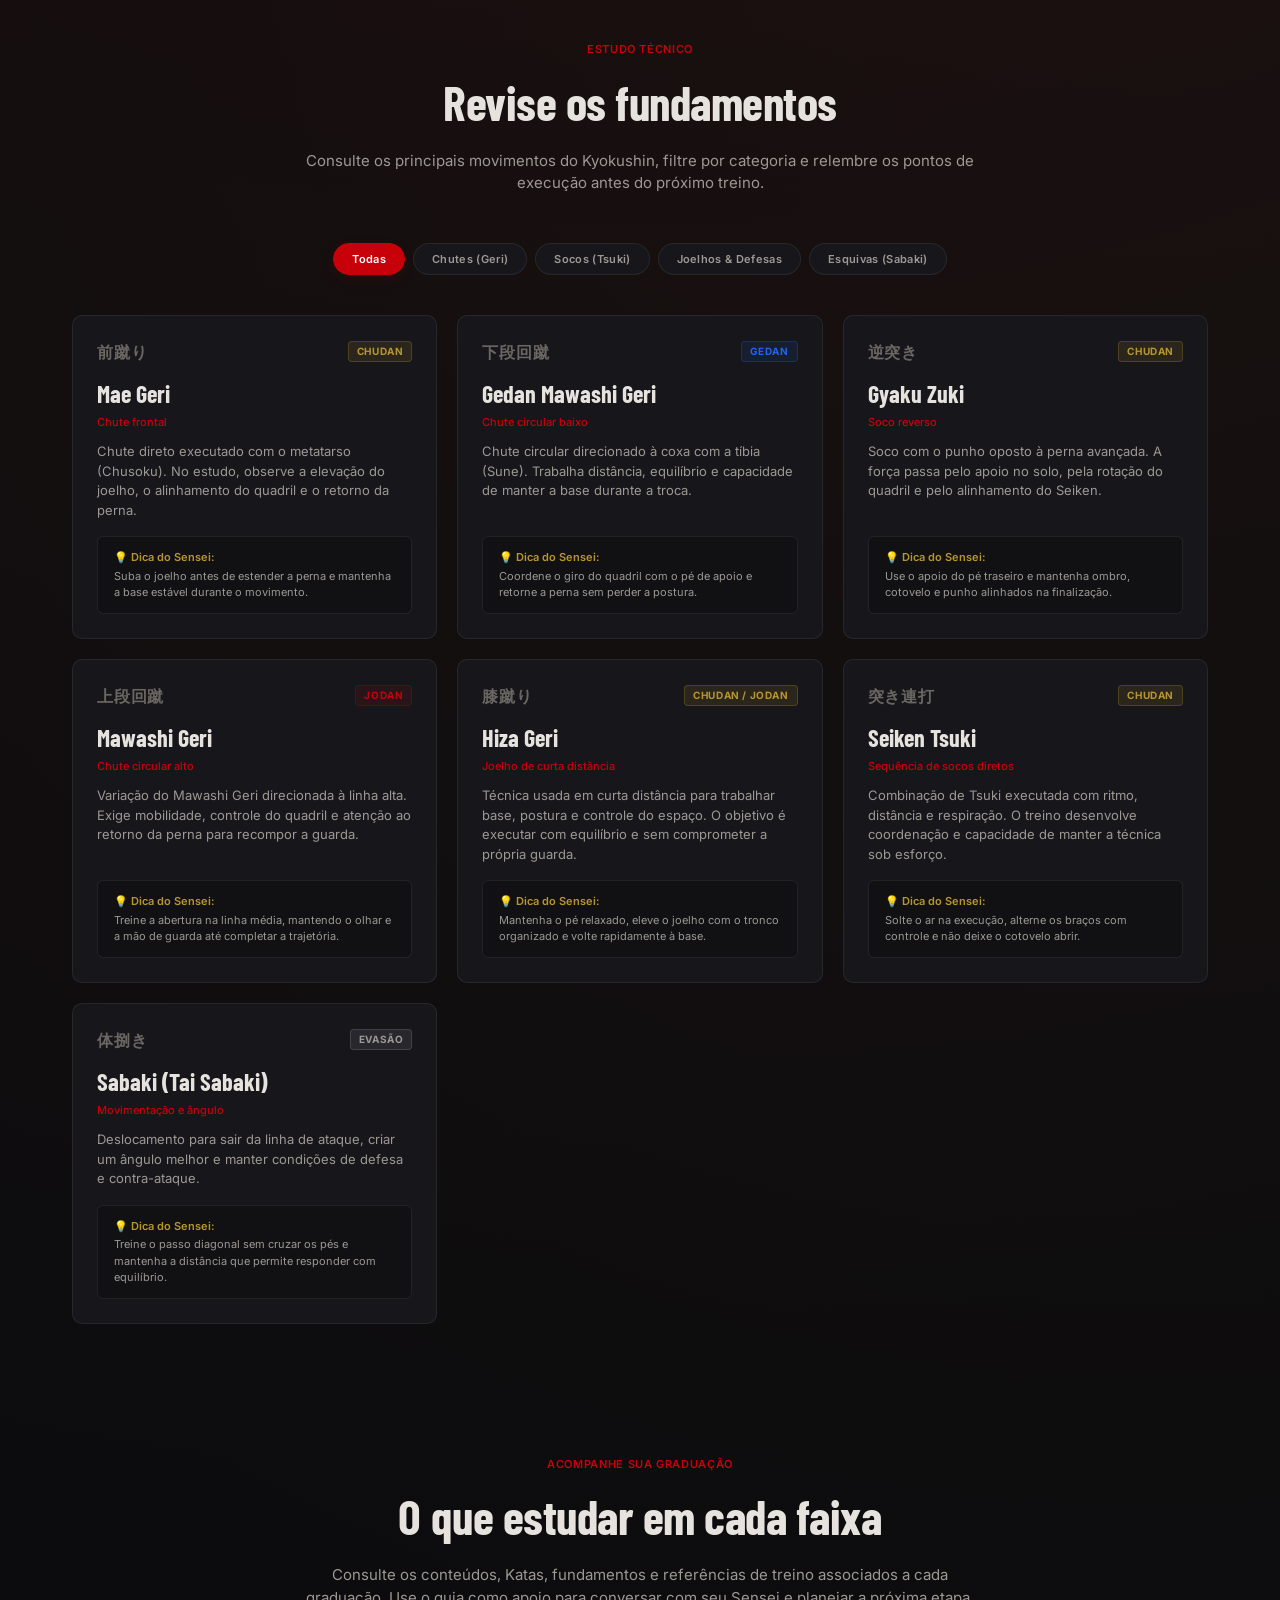
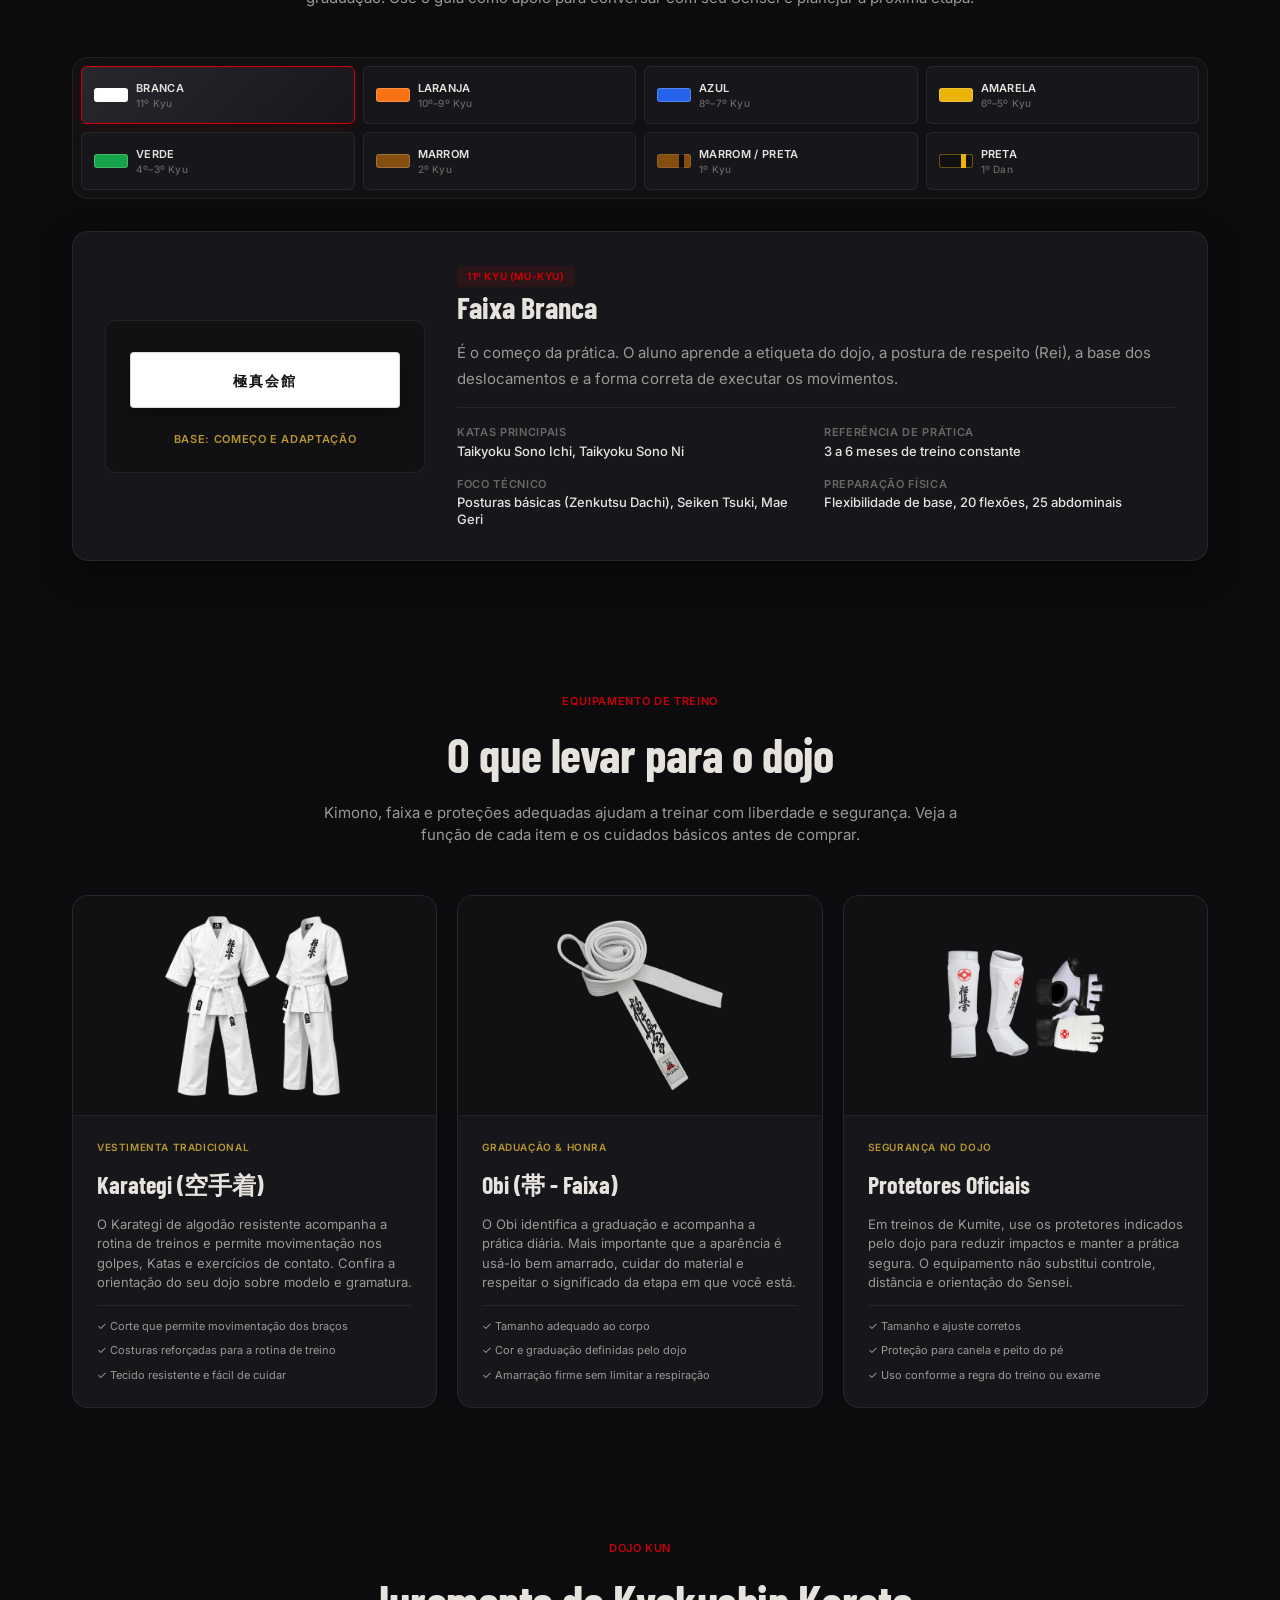
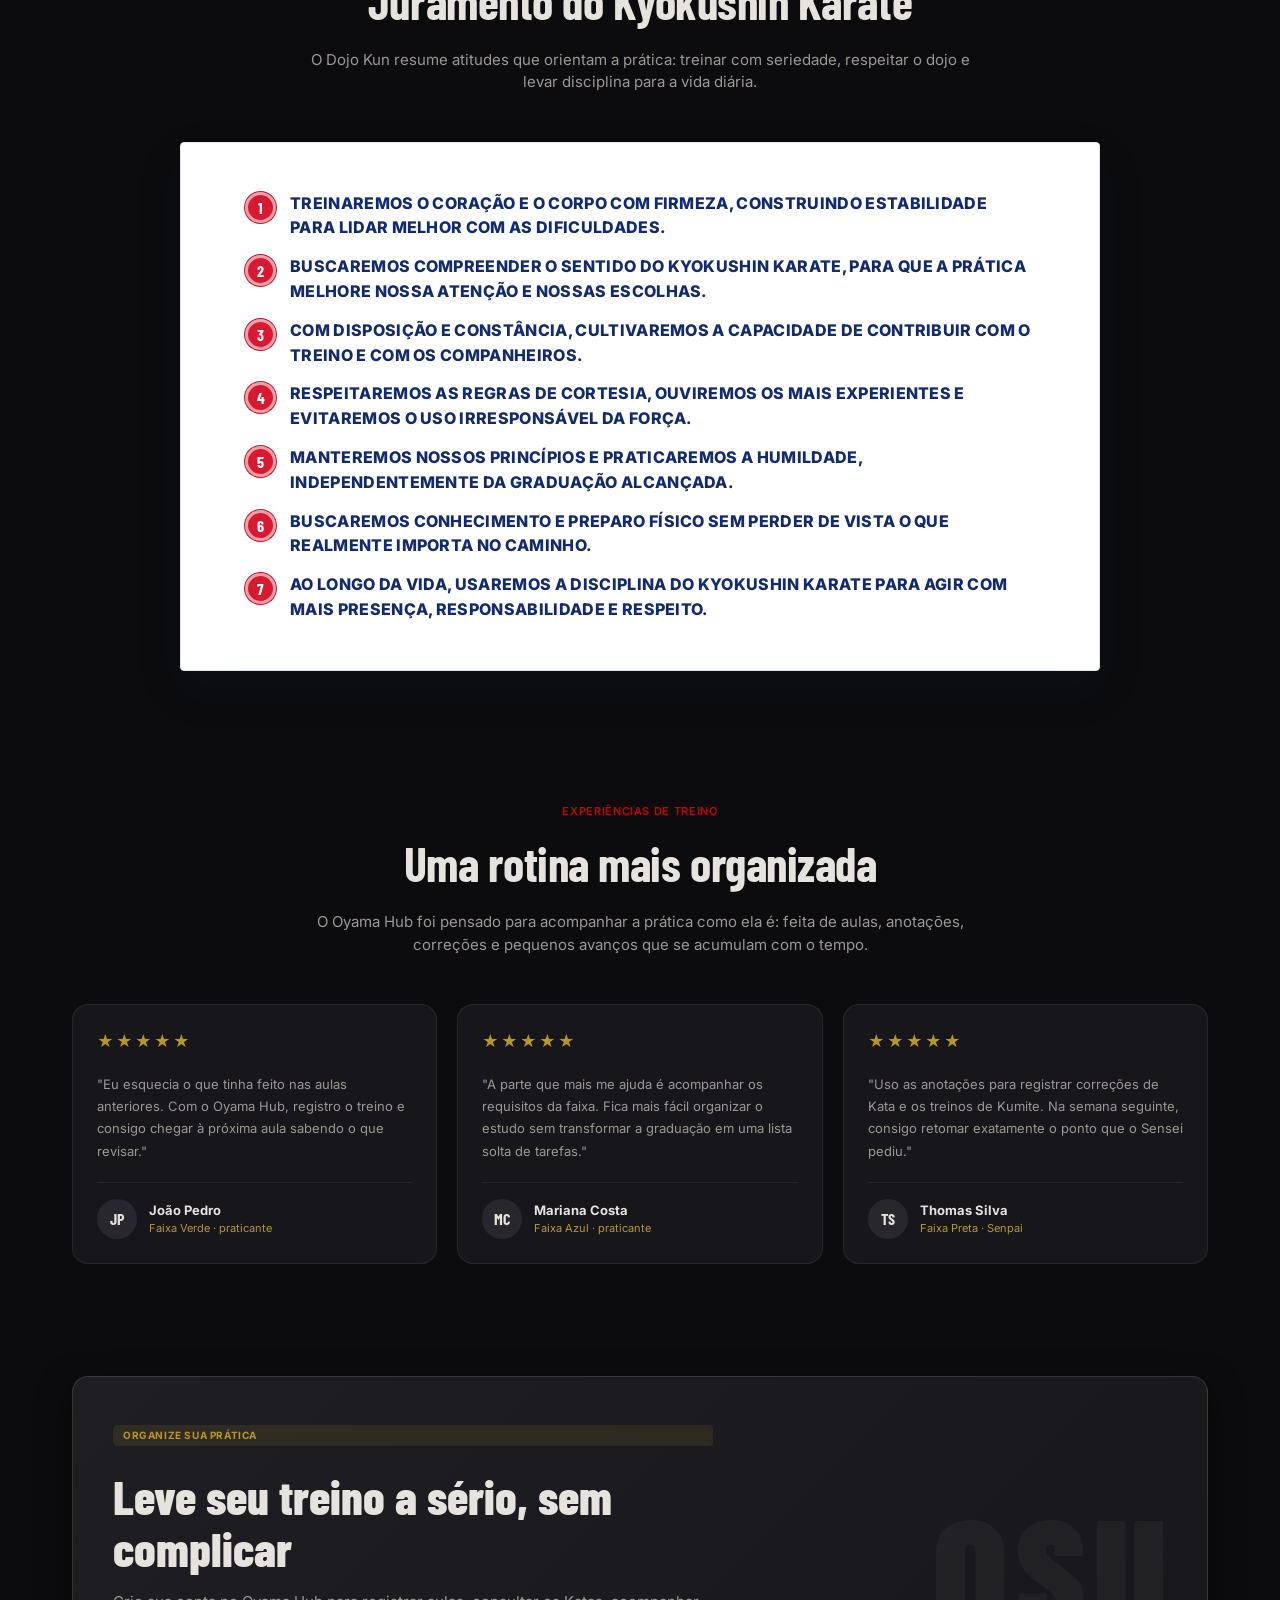
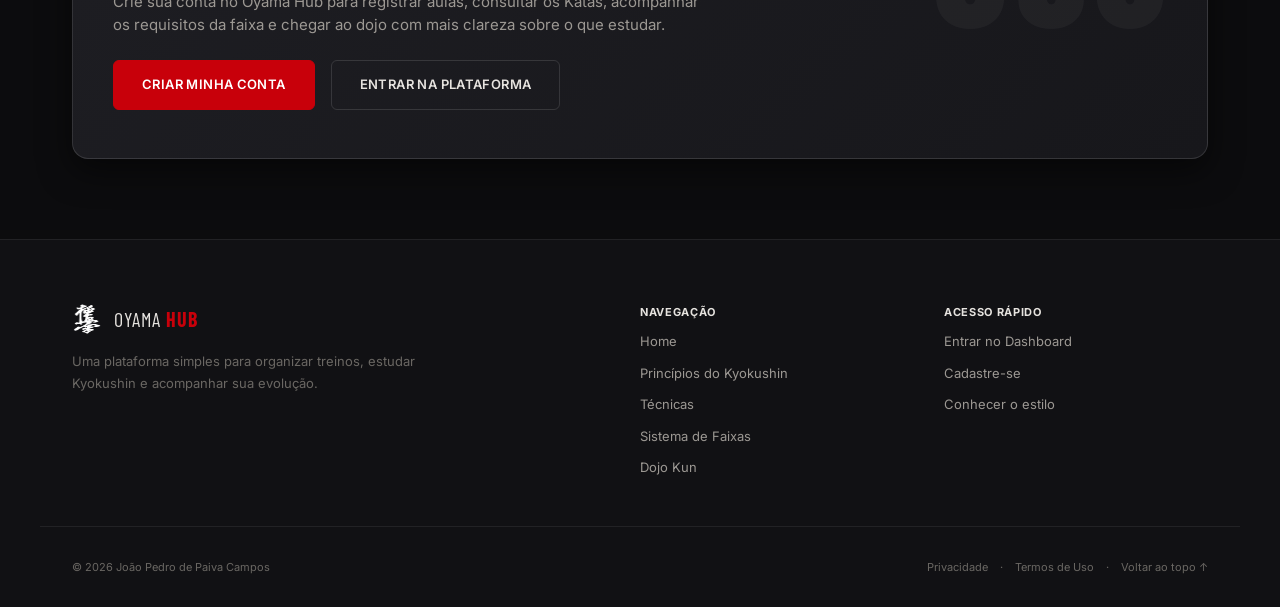
==== commit c267e6d5: "3.1.1" ====
--- a/index.html
+++ b/index.html
@@ -4,7 +4,7 @@
 <head>
   <meta charset="UTF-8">
   <meta name="viewport" content="width=device-width, initial-scale=1.0">
-  <title>Oyama Hub | Karate Kyokushin Dojo</title>
+  <title>Oyama Hub | Organize seu treino de Kyokushin</title>
   <link rel="icon" href="./img/kyokushinicon.png">
   <link rel="preconnect" href="https://fonts.googleapis.com">
   <link rel="preconnect" href="https://fonts.gstatic.com" crossorigin>
@@ -14,7 +14,18 @@
   <link rel="stylesheet" href="css/tokens.css">
   <link rel="stylesheet" href="css/style.css">
   <meta name="description"
-    content="Oyama Hub — A plataforma definitiva para praticantes de Karate Kyokushin. Registre treinos, domine katas, explore técnicas e evolua rumo à Faixa Preta.">
+    content="Oyama Hub — organize seus treinos de Kyokushin, acompanhe os requisitos de graduação, estude Katas e registre sua evolução.">
+  <link rel="canonical" href="./">
+  <meta property="og:type" content="website">
+  <meta property="og:title" content="Oyama Hub | Organize seu treino de Kyokushin">
+  <meta property="og:description" content="Organize treinos, estude Katas e acompanhe sua evolução no Kyokushin.">
+  <meta property="og:image" content="./img/photo1.webp">
+  <meta name="twitter:card" content="summary_large_image">
+  <meta name="twitter:title" content="Oyama Hub | Organize seu treino de Kyokushin">
+  <meta name="twitter:description" content="Uma plataforma para organizar a prática e o estudo do Kyokushin.">
+  <script type="application/ld+json">
+    {"@context":"https://schema.org","@type":"WebSite","name":"Oyama Hub","description":"Plataforma para organizar treinos, estudar Katas e acompanhar a evolução no Karate Kyokushin."}
+  </script>
   <script>
     if (localStorage.getItem('oyama-theme') === 'light' || localStorage.getItem('theme') === 'light') {
       document.documentElement.classList.add('light');
@@ -71,22 +82,22 @@
 
           <div class="hero-badge">
             <span class="pulse-dot"></span>
-            <span>DOJO DIGITAL KYOKUSHIN · ARTE DA VERDADE</span>
+            <span>ORGANIZAÇÃO E ESTUDO PARA O SEU DOJO</span>
           </div>
 
           <h1 class="hero-title">
-            DOMINE A FORÇA DO<br>
-            <span class="text-accent">KYOKUSHIN</span>
+            TREINE COM MÉTODO<br>
+            <span class="text-accent">NO KYOKUSHIN</span>
           </h1>
 
           <p class="hero-subtitle">
-            O caminho do combate real e da superação diária. Registre seus treinos, aperfeiçoe katas milenares e
-            construa sua jornada da Faixa Branca à Faixa Preta.
+            O Oyama Hub ajuda você a organizar a rotina do dojo, estudar os Katas e acompanhar o que precisa treinar
+            em cada etapa da graduação.
           </p>
 
           <div class="hero-cta-group">
             <a href="./php/registro.php" class="btn-primary hero-btn">
-              <span>Iniciar Jornada</span>
+              <span>Conhecer a plataforma</span>
               <svg viewBox="0 0 24 24" width="18" height="18" fill="none" stroke="currentColor" stroke-width="2"
                 stroke-linecap="round" stroke-linejoin="round">
                 <line x1="5" y1="12" x2="19" y2="12" />
@@ -98,7 +109,7 @@
               <svg viewBox="0 0 24 24" width="18" height="18" fill="currentColor">
                 <polygon points="5 3 19 12 5 21 5 3" />
               </svg>
-              <span>Ver Documentário</span>
+              <span>Ver o Kyokushin em prática</span>
             </a>
           </div>
 
@@ -106,17 +117,17 @@
           <div class="hero-stats">
             <div class="hero-stat-item">
               <span class="stat-number">100%</span>
-              <span class="stat-label">Full-Contact Real</span>
+              <span class="stat-label">Treino com contato</span>
             </div>
             <div class="hero-stat-divider"></div>
             <div class="hero-stat-item">
               <span class="stat-number">15+</span>
-              <span class="stat-label">Katas Catalogados</span>
+              <span class="stat-label">Katas para estudar</span>
             </div>
             <div class="hero-stat-divider"></div>
             <div class="hero-stat-item">
               <span class="stat-number">11 Kyu</span>
-              <span class="stat-label">Graduações Guiadas</span>
+              <span class="stat-label">Etapas de graduação</span>
             </div>
           </div>
 
@@ -125,23 +136,23 @@
         <!-- Hero Visual / Card Interativo -->
         <div class="hero-visual">
           <div class="hero-card-frame">
-            <img src="./img/photo1.webp" alt="Luta de karate kyokushin" class="hero-karateka-img">
+            <img src="./img/photo1.webp" alt="Dois praticantes durante um treino de Kumite Kyokushin" class="hero-karateka-img">
             <div class="hero-card-overlay"></div>
 
             <!-- Chips Flutuantes Interativos -->
             <div class="floating-chip chip-top">
               <div class="chip-icon">🥋</div>
               <div class="chip-text">
-                <strong>Faixa Preta 1º Dan</strong>
-                <span>Yudansha · Mente Firme</span>
+                <strong>Faixa Preta · 1º Dan</strong>
+                <span>Yudansha · estudo contínuo</span>
               </div>
             </div>
 
             <div class="floating-chip chip-bottom">
               <div class="chip-icon">🔥</div>
               <div class="chip-text">
-                <strong>Espírito do 100-Man Kumite</strong>
-                <span>Perseverança Além dos Limites</span>
+                <strong>Rotina de treino registrada</strong>
+                <span>Constância que você consegue acompanhar</span>
               </div>
             </div>
 
@@ -157,10 +168,10 @@
     <section id="about" class="about-section container">
 
       <div class="section-header-center">
-        <span class="section-eyebrow">HISTÓRIA & FILOSOFIA</span>
-        <h2 class="section-title">O Legado de Masutatsu Oyama</h2>
-        <p class="section-desc">Criado em 1953, o Kyokushin ("A Associação da Verdade Suprema") transformou as artes
-          marciais com seu combate sem luvas, rigor inabalável e respeito profundo.</p>
+        <span class="section-eyebrow">HISTÓRIA E PRINCÍPIOS</span>
+        <h2 class="section-title">O que orienta o Kyokushin</h2>
+        <p class="section-desc">O Kyokushin combina treino físico exigente, técnica, respeito e presença. O Oyama Hub
+          reúne esses elementos em um espaço para estudar e organizar a prática.</p>
       </div>
 
       <div class="about-bento-grid">
@@ -174,11 +185,11 @@
             <span class="tag-gold">SOSAI · FUNDADOR</span>
             <h3>Masutatsu Oyama (1923–1994)</h3>
             <blockquote class="founder-quote">
-              "Mil dias de treino para forjar um guerreiro; dez mil dias para polir a maestria."
+              "Mil dias de treino para construir a base; dez mil dias para aperfeiçoar a técnica."
             </blockquote>
             <p>
-              Oyama testou os limites humanos ao isolar-se nas montanhas de Chiba e enfrentar touros com as mãos
-              desnudas, provando que o karate deve ser funcional, resistente e leal ao combate real.
+              Masutatsu Oyama estruturou o Kyokushin com atenção à prática, ao condicionamento e ao caráter. No dojo,
+              a técnica é construída com repetição, correção e respeito pelos companheiros de treino.
             </p>
           </div>
         </div>
@@ -188,24 +199,24 @@
           <div class="pillar-icon">👊</div>
           <span class="pillar-tag">PILAR 01</span>
           <h4>Kihon (基本)</h4>
-          <p>Técnicas fundamentais repetidas à exaustão para que o corpo reaja instintivamente com precisão milimétrica
-            e força devastadora.</p>
+          <p>O trabalho de base: postura, deslocamento, respiração e execução correta. A repetição transforma cada
+            movimento em uma resposta mais precisa.</p>
         </div>
 
         <div class="bento-card bento-pillar">
           <div class="pillar-icon">🥋</div>
           <span class="pillar-tag">PILAR 02</span>
           <h4>Kata (型)</h4>
-          <p>Formas codificadas de combate ancestral. Uma meditação dinâmica onde respiração (Ibuki), foco e
-            movimentação se fundem em harmonia.</p>
+          <p>Sequências que organizam deslocamento, defesa, ataque e respiração. No Kata, você estuda ritmo, direção e
+            qualidade técnica em cada passagem.</p>
         </div>
 
         <div class="bento-card bento-pillar">
           <div class="pillar-icon">⚡</div>
           <span class="pillar-tag">PILAR 03</span>
           <h4>Kumite (組手)</h4>
-          <p>O teste de fogo do Kyokushin. Luta com contato pleno sem luvas, forjando resiliência física e um espírito
-            inquebrável diante da dor.</p>
+          <p>Prática com contato e controle, na qual distância, tempo, guarda e condicionamento são colocados à prova
+            com segurança e respeito.</p>
         </div>
 
       </div>
@@ -217,25 +228,25 @@
     <section id="techniques" class="techniques-section container">
 
       <div class="section-header-center">
-        <span class="section-eyebrow">ARSENAL DO KYOKUSHIN</span>
-        <h2 class="section-title">Técnicas de Alta Precisão</h2>
-        <p class="section-desc">Explore os golpes essenciais do estilo. Filtre por categoria e descubra a aplicação
-          prática de cada movimento.</p>
+        <span class="section-eyebrow">ESTUDO TÉCNICO</span>
+        <h2 class="section-title">Revise os fundamentos</h2>
+        <p class="section-desc">Consulte os principais movimentos do Kyokushin, filtre por categoria e relembre os
+          pontos de execução antes do próximo treino.</p>
       </div>
 
       <!-- Filtros de Técnicas -->
       <div class="tech-filter-bar" role="tablist" aria-label="Filtro de categorias de técnicas">
-        <button class="tech-filter-btn active" data-category="todos" role="tab" aria-selected="true">Todas</button>
-        <button class="tech-filter-btn" data-category="chute" role="tab" aria-selected="false">Chutes (Geri)</button>
-        <button class="tech-filter-btn" data-category="soco" role="tab" aria-selected="false">Socos (Tsuki)</button>
-        <button class="tech-filter-btn" data-category="joelho-defesa" role="tab" aria-selected="false">Joelhos &
+        <button class="tech-filter-btn active" data-category="todos" role="tab" aria-selected="true" aria-controls="techGrid">Todas</button>
+        <button class="tech-filter-btn" data-category="chute" role="tab" aria-selected="false" aria-controls="techGrid">Chutes (Geri)</button>
+        <button class="tech-filter-btn" data-category="soco" role="tab" aria-selected="false" aria-controls="techGrid">Socos (Tsuki)</button>
+        <button class="tech-filter-btn" data-category="joelho-defesa" role="tab" aria-selected="false" aria-controls="techGrid">Joelhos &
           Defesas</button>
-        <button class="tech-filter-btn" data-category="esquiva" role="tab" aria-selected="false">Esquivas
+        <button class="tech-filter-btn" data-category="esquiva" role="tab" aria-selected="false" aria-controls="techGrid">Esquivas
           (Sabaki)</button>
       </div>
 
       <!-- Grid de Técnicas -->
-      <div class="technique-grid" id="techGrid">
+      <div class="technique-grid" id="techGrid" role="tabpanel" aria-label="Técnicas filtradas">
 
         <article class="technique-card" data-cat="chute">
           <div class="tech-card-header">
@@ -243,12 +254,12 @@
             <span class="tech-zone chudan">Chudan</span>
           </div>
           <h3 class="tech-title">Mae Geri</h3>
-          <span class="tech-subtitle">Chute Frontal Penetrante</span>
-          <p class="tech-desc">Golpe frontal rápido com a ponta dos metatarsos (Chusoku) projetado contra o plexo ou
-            abdômen do adversário.</p>
+          <span class="tech-subtitle">Chute frontal</span>
+          <p class="tech-desc">Chute direto executado com o metatarso (Chusoku). No estudo, observe a elevação do
+            joelho, o alinhamento do quadril e o retorno da perna.</p>
           <div class="tech-tip">
             <span class="tip-label">💡 Dica do Sensei:</span>
-            <p>Eleve o joelho alto antes de estender a perna para disfarçar o ângulo de ataque.</p>
+            <p>Suba o joelho antes de estender a perna e mantenha a base estável durante o movimento.</p>
           </div>
         </article>
 
@@ -258,12 +269,12 @@
             <span class="tech-zone gedan">Gedan</span>
           </div>
           <h3 class="tech-title">Gedan Mawashi Geri</h3>
-          <span class="tech-subtitle">O Lendário Low Kick</span>
-          <p class="tech-desc">Chute circular desferido na coxa com a tíbia (Sune). A marca registrada do Kyokushin para
-            minar a base e encerrar combates.</p>
+          <span class="tech-subtitle">Chute circular baixo</span>
+          <p class="tech-desc">Chute circular direcionado à coxa com a tíbia (Sune). Trabalha distância, equilíbrio e
+            capacidade de manter a base durante a troca.</p>
           <div class="tech-tip">
             <span class="tip-label">💡 Dica do Sensei:</span>
-            <p>Gire o quadril e o pé de apoio em 90° para transferir toda a massa corporal no impacto.</p>
+            <p>Coordene o giro do quadril com o pé de apoio e retorne a perna sem perder a postura.</p>
           </div>
         </article>
 
@@ -273,12 +284,12 @@
             <span class="tech-zone chudan">Chudan</span>
           </div>
           <h3 class="tech-title">Gyaku Zuki</h3>
-          <span class="tech-subtitle">Soco Reverso com Quadril</span>
-          <p class="tech-desc">Soco com o punho oposto à perna avançada. Transmite a força do solo passando pela rotação
-            de quadril até os nós dos dedos.</p>
+          <span class="tech-subtitle">Soco reverso</span>
+          <p class="tech-desc">Soco com o punho oposto à perna avançada. A força passa pelo apoio no solo, pela rotação
+            do quadril e pelo alinhamento do Seiken.</p>
           <div class="tech-tip">
             <span class="tip-label">💡 Dica do Sensei:</span>
-            <p>Mantenha o calcanhar traseiro firme no chão no instante do impacto para máxima solidez.</p>
+            <p>Use o apoio do pé traseiro e mantenha ombro, cotovelo e punho alinhados na finalização.</p>
           </div>
         </article>
 
@@ -288,12 +299,12 @@
             <span class="tech-zone jodan">Jodan</span>
           </div>
           <h3 class="tech-title">Mawashi Geri</h3>
-          <span class="tech-subtitle">Chute Circular na Cabeça</span>
-          <p class="tech-desc">Chute de alta flexibilidade e velocidade que contorna a guarda do adversário para atingir
-            o pescoço ou têmpora com o peito do pé.</p>
+          <span class="tech-subtitle">Chute circular alto</span>
+          <p class="tech-desc">Variação do Mawashi Geri direcionada à linha alta. Exige mobilidade, controle do quadril
+            e atenção ao retorno da perna para recompor a guarda.</p>
           <div class="tech-tip">
             <span class="tip-label">💡 Dica do Sensei:</span>
-            <p>Prepare o chute na linha média e mude a trajetória no último segundo rumo à cabeça.</p>
+            <p>Treine a abertura na linha média, mantendo o olhar e a mão de guarda até completar a trajetória.</p>
           </div>
         </article>
 
@@ -303,12 +314,12 @@
             <span class="tech-zone chudan">Chudan / Jodan</span>
           </div>
           <h3 class="tech-title">Hiza Geri</h3>
-          <span class="tech-subtitle">Joelhada de Curta Distância</span>
-          <p class="tech-desc">Arma devastadora no clinch e na trocação cerrada. Capaz de fraturar costelas ou nocautear
-            se combinada com puxão de cabeça.</p>
+          <span class="tech-subtitle">Joelho de curta distância</span>
+          <p class="tech-desc">Técnica usada em curta distância para trabalhar base, postura e controle do espaço. O
+            objetivo é executar com equilíbrio e sem comprometer a própria guarda.</p>
           <div class="tech-tip">
             <span class="tip-label">💡 Dica do Sensei:</span>
-            <p>Aponte a ponta dos dedos do pé para baixo para tensionar e endurecer a patela.</p>
+            <p>Mantenha o pé relaxado, eleve o joelho com o tronco organizado e volte rapidamente à base.</p>
           </div>
         </article>
 
@@ -318,12 +329,12 @@
             <span class="tech-zone chudan">Chudan</span>
           </div>
           <h3 class="tech-title">Seiken Tsuki</h3>
-          <span class="tech-subtitle">Sequência de Punhos Diretos</span>
-          <p class="tech-desc">Bombardeio contínuo de socos curtos e retos no tronco do oponente, visando cansar o
-            pulmão e quebrar a postura defensiva.</p>
+          <span class="tech-subtitle">Sequência de socos diretos</span>
+          <p class="tech-desc">Combinação de Tsuki executada com ritmo, distância e respiração. O treino desenvolve
+            coordenação e capacidade de manter a técnica sob esforço.</p>
           <div class="tech-tip">
             <span class="tip-label">💡 Dica do Sensei:</span>
-            <p>Respire ritmicamente em cada golpe e mantenha o cotovelo apontado para o solo.</p>
+            <p>Solte o ar na execução, alterne os braços com controle e não deixe o cotovelo abrir.</p>
           </div>
         </article>
 
@@ -333,12 +344,12 @@
             <span class="tech-zone neutro">Evasão</span>
           </div>
           <h3 class="tech-title">Sabaki (Tai Sabaki)</h3>
-          <span class="tech-subtitle">Esquiva Circular e Ângulo</span>
-          <p class="tech-desc">Movimentação fluida para sair da linha de ataque do adversário e entrar no seu ponto
-            cego, permitindo contra-ataques indefensáveis.</p>
+          <span class="tech-subtitle">Movimentação e ângulo</span>
+          <p class="tech-desc">Deslocamento para sair da linha de ataque, criar um ângulo melhor e manter condições
+            de defesa e contra-ataque.</p>
           <div class="tech-tip">
             <span class="tip-label">💡 Dica do Sensei:</span>
-            <p>Não recue em linha reta; dê um passo em diagonal para absorver e redirecionar a pressão.</p>
+            <p>Treine o passo diagonal sem cruzar os pés e mantenha a distância que permite responder com equilíbrio.</p>
           </div>
         </article>
 
@@ -351,10 +362,10 @@
     <section id="faixas" class="faixas-section container">
 
       <div class="section-header-center">
-        <span class="section-eyebrow">CAMINHO DA GRADUAÇÃO</span>
-        <h2 class="section-title">Explorador Interativo de Faixas</h2>
-        <p class="section-desc">Cada cor de faixa no Kyokushin representa uma etapa espiritual e técnica de
-          transformação. Clique em uma faixa para ver seus segredos.</p>
+        <span class="section-eyebrow">ACOMPANHE SUA GRADUAÇÃO</span>
+        <h2 class="section-title">O que estudar em cada faixa</h2>
+        <p class="section-desc">Consulte os conteúdos, Katas, fundamentos e referências de treino associados a cada
+          graduação. Use o guia como apoio para conversar com seu Sensei e planejar a próxima etapa.</p>
       </div>
 
       <!-- Seletor de Faixas (Tabs) -->
@@ -418,7 +429,7 @@
       </div>
 
       <!-- Display Interativo da Faixa Ativa -->
-      <div class="belt-showcase-card" id="beltShowcase">
+      <div class="belt-showcase-card" id="beltShowcase" role="tabpanel" aria-label="Detalhes da graduação selecionada">
 
         <div class="belt-visual-col">
           <div class="belt-graphic-wrapper">
@@ -430,7 +441,7 @@
               <div class="belt-stripes-container" id="beltStripes"></div>
             </div>
           </div>
-          <div class="belt-symbolic-element" id="beltElement">Elemento: Pureza & Potencial</div>
+          <div class="belt-symbolic-element" id="beltElement">Base: começo e adaptação</div>
         </div>
 
         <div class="belt-info-col">
@@ -440,8 +451,8 @@
           </div>
 
           <p class="belt-philosophical-desc" id="beltPhilosophy">
-            A pureza e o início da busca. A folha em branco onde tudo será gravado. O praticante aprende a disciplina, a
-            etiqueta do dojo e a postura de respeito (Rei).
+            É o começo da prática. O aluno aprende a etiqueta do dojo, a postura de respeito (Rei), a base dos
+            deslocamentos e a forma correta de executar os movimentos.
           </p>
 
           <div class="belt-specs-grid">
@@ -450,15 +461,15 @@
               <strong id="beltKatas">Taikyoku Sono Ichi, Taikyoku Sono Ni</strong>
             </div>
             <div class="belt-spec-item">
-              <span class="spec-label">Tempo Mínimo</span>
-              <strong id="beltTime">3 a 6 meses de treino constante</strong>
+                <span class="spec-label">Referência de prática</span>
+                <strong id="beltTime">3 a 6 meses de treino constante</strong>
             </div>
             <div class="belt-spec-item">
               <span class="spec-label">Foco Técnico</span>
               <strong id="beltFocus">Posturas básicas (Zenkutsu Dachi), Seiken Tsuki, Mae Geri</strong>
             </div>
             <div class="belt-spec-item">
-              <span class="spec-label">Exigência Física</span>
+                <span class="spec-label">Preparação física</span>
               <strong id="beltConditioning">Flexibilidade de base, 20 flexões, 25 abdominais</strong>
             </div>
           </div>
@@ -474,10 +485,10 @@
     <section id="training" class="gear-section container">
 
       <div class="section-header-center">
-        <span class="section-eyebrow">INDUMENTÁRIA & PROTEÇÃO</span>
-        <h2 class="section-title">O Equipamento do Karateka</h2>
-        <p class="section-desc">No Kyokushin, o kimono e as proteções são extensões da disciplina do guerreiro. Conheça
-          as especificações oficiais.</p>
+        <span class="section-eyebrow">EQUIPAMENTO DE TREINO</span>
+        <h2 class="section-title">O que levar para o dojo</h2>
+        <p class="section-desc">Kimono, faixa e proteções adequadas ajudam a treinar com liberdade e segurança. Veja
+          a função de cada item e os cuidados básicos antes de comprar.</p>
       </div>
 
       <div class="gear-grid">
@@ -489,12 +500,12 @@
           <div class="gear-content">
             <span class="gear-tag">VESTIMENTA TRADICIONAL</span>
             <h3>Karategi (空手着)</h3>
-            <p>Feito de algodão canvas pesado (12oz a 14oz) para suportar agarramentos, tração e suor intenso. Traz o
-              bordado azul do Kyokushin no peito esquerdo.</p>
+            <p>O Karategi de algodão resistente acompanha a rotina de treinos e permite movimentação nos golpes, Katas
+              e exercícios de contato. Confira a orientação do seu dojo sobre modelo e gramatura.</p>
             <ul class="gear-features">
-              <li>✓ Mangas 3/4 para liberdade nos socos</li>
-              <li>✓ Costuras reforçadas em ponto triplo</li>
-              <li>✓ Tecido que ressoa o estalo (kime) do golpe</li>
+              <li>✓ Corte que permite movimentação dos braços</li>
+              <li>✓ Costuras reforçadas para a rotina de treino</li>
+              <li>✓ Tecido resistente e fácil de cuidar</li>
             </ul>
           </div>
         </div>
@@ -506,12 +517,12 @@
           <div class="gear-content">
             <span class="gear-tag">GRADUAÇÃO & HONRA</span>
             <h3>Obi (帯 - Faixa)</h3>
-            <p>Mais do que segurar o kimono, a faixa acumula o suor, a poeira e o espírito das batalhas.
-              Tradicionalmente nunca é lavada, simbolizando o esforço contínuo.</p>
+            <p>O Obi identifica a graduação e acompanha a prática diária. Mais importante que a aparência é usá-lo bem
+              amarrado, cuidar do material e respeitar o significado da etapa em que você está.</p>
             <ul class="gear-features">
-              <li>✓ Bordado em fios dourados com o nome do aluno</li>
-              <li>✓ Sistema de pontas de graduação por Kyu</li>
-              <li>✓ Amarração firme que apoia a respiração tanden</li>
+              <li>✓ Tamanho adequado ao corpo</li>
+              <li>✓ Cor e graduação definidas pelo dojo</li>
+              <li>✓ Amarração firme sem limitar a respiração</li>
             </ul>
           </div>
         </div>
@@ -523,12 +534,12 @@
           <div class="gear-content">
             <span class="gear-tag">SEGURANÇA NO DOJO</span>
             <h3>Protetores Oficiais</h3>
-            <p>Protetores acolchoados para canela/peito do pé (Sune Ate) e coquilha genital, garantindo treinos de
-              combate potentes sem lesões desnecessárias.</p>
+            <p>Em treinos de Kumite, use os protetores indicados pelo dojo para reduzir impactos e manter a prática
+              segura. O equipamento não substitui controle, distância e orientação do Sensei.</p>
             <ul class="gear-features">
-              <li>✓ Homologados pela International Karate Organization</li>
-              <li>✓ Espuma de alta densidade anti-impacto</li>
-              <li>✓ Obrigatórios nos exames de faixa e kumite</li>
+              <li>✓ Tamanho e ajuste corretos</li>
+              <li>✓ Proteção para canela e peito do pé</li>
+              <li>✓ Uso conforme a regra do treino ou exame</li>
             </ul>
           </div>
         </div>
@@ -538,60 +549,47 @@
     </section>
 
 
-    <!-- ── SEÇÃO DOJO KUN (INTERATIVO) ── -->
+    <!-- ── SEÇÃO DOJO KUN ── -->
     <section id="dojokun" class="dojokun-section container">
 
       <div class="section-header-center">
-        <span class="section-eyebrow">CÓDIGO MORAL</span>
-        <h2 class="section-title">O Dojo Kun do Kyokushin</h2>
-        <p class="section-desc">Escrito por Masutatsu Oyama com o apoio do mestre Eiji Yoshikawa, estes são os sete
-          juramentos recitados ao término de cada treino.</p>
-      </div>
-
-      <div class="dojokun-layout">
+        <span class="section-eyebrow">DOJO KUN</span>
+        <h2 class="section-title">Juramento do Kyokushin Karate</h2>
+        <p class="section-desc">O Dojo Kun resume atitudes que orientam a prática: treinar com seriedade, respeitar o
+          dojo e levar disciplina para a vida diária.</p>
+      </div>
+
+      <div class="dojokun-scroll">
 
         <div class="dojokun-list" id="dojoKunList">
           <button class="dojokun-item active" data-precept="1">
-            <span class="precept-num">01</span>
-            <span class="precept-title">Treinar mente e corpo com firmeza inabalável</span>
+            <span class="precept-num">1</span>
+            <span class="precept-title">Treinaremos o coração e o corpo com firmeza, construindo estabilidade para lidar melhor com as dificuldades.</span>
           </button>
           <button class="dojokun-item" data-precept="2">
-            <span class="precept-num">02</span>
-            <span class="precept-title">Buscar o verdadeiro significado da arte marcial</span>
+            <span class="precept-num">2</span>
+            <span class="precept-title">Buscaremos compreender o sentido do Kyokushin Karate, para que a prática melhore nossa atenção e nossas escolhas.</span>
           </button>
           <button class="dojokun-item" data-precept="3">
-            <span class="precept-num">03</span>
-            <span class="precept-title">Cultivar perseverança com vigor e lealdade</span>
+            <span class="precept-num">3</span>
+            <span class="precept-title">Com disposição e constância, cultivaremos a capacidade de contribuir com o treino e com os companheiros.</span>
           </button>
           <button class="dojokun-item" data-precept="4">
-            <span class="precept-num">04</span>
-            <span class="precept-title">Respeitar a cortesia e repudiar a violência</span>
+            <span class="precept-num">4</span>
+            <span class="precept-title">Respeitaremos as regras de cortesia, ouviremos os mais experientes e evitaremos o uso irresponsável da força.</span>
           </button>
           <button class="dojokun-item" data-precept="5">
-            <span class="precept-num">05</span>
-            <span class="precept-title">Seguir os ensinamentos e nunca esquecer a humildade</span>
+            <span class="precept-num">5</span>
+            <span class="precept-title">Manteremos nossos princípios e praticaremos a humildade, independentemente da graduação alcançada.</span>
           </button>
           <button class="dojokun-item" data-precept="6">
-            <span class="precept-num">06</span>
-            <span class="precept-title">Buscar sabedoria e força sem desejar o supérfluo</span>
+            <span class="precept-num">6</span>
+            <span class="precept-title">Buscaremos conhecimento e preparo físico sem perder de vista o que realmente importa no caminho.</span>
           </button>
           <button class="dojokun-item" data-precept="7">
-            <span class="precept-num">07</span>
-            <span class="precept-title">Dedicar a vida ao caminho sagrado do Kyokushin</span>
+            <span class="precept-num">7</span>
+            <span class="precept-title">Ao longo da vida, usaremos a disciplina do Kyokushin Karate para agir com mais presença, responsabilidade e respeito.</span>
           </button>
-        </div>
-
-        <div class="dojokun-card-display">
-          <div class="dojokun-card-inner" id="dojoKunDetail">
-            <span class="dojokun-badge" id="dkBadge">PRIMEIRO PRECEITO · 一、我々は心身を錬磨し</span>
-            <h3 class="dojokun-quote" id="dkQuote">"Treinaremos firmemente nosso coração e nosso corpo para obter um
-              espírito firme e inabalável."</h3>
-            <p class="dojokun-explanation" id="dkExplanation">
-              O karateka do Kyokushin não treina apenas músculos e ossos. A repetição exaustiva visa forjar a
-              resiliência psíquica que não se dobra diante do cansaço, do medo ou do sofrimento.
-            </p>
-            <div class="dojokun-kanji-deco" id="dkKanji">道場訓</div>
-          </div>
         </div>
 
       </div>
@@ -603,49 +601,49 @@
     <section id="testimonials" class="testimonials-section container">
 
       <div class="section-header-center">
-        <span class="section-eyebrow">VOZES DO DOJO</span>
-        <h2 class="section-title">Transformações Reais</h2>
-        <p class="section-desc">A experiência vivida por atletas e alunos que encontraram no Oyama Hub sua disciplina
-          diária.</p>
+        <span class="section-eyebrow">EXPERIÊNCIAS DE TREINO</span>
+        <h2 class="section-title">Uma rotina mais organizada</h2>
+        <p class="section-desc">O Oyama Hub foi pensado para acompanhar a prática como ela é: feita de aulas, anotações,
+          correções e pequenos avanços que se acumulam com o tempo.</p>
       </div>
 
       <div class="testimonial-grid">
 
         <blockquote class="testimonial-card">
           <div class="testi-stars">★★★★★</div>
-          <p class="testi-quote">"O Kyokushin me ensinou a encarar o estresse da vida real sem recuar um centímetro. O
-            Oyama Hub facilitou organizar cada treino e evolução."</p>
+          <p class="testi-quote">"Eu esquecia o que tinha feito nas aulas anteriores. Com o Oyama Hub, registro o treino
+            e consigo chegar à próxima aula sabendo o que revisar."</p>
           <div class="testi-author">
             <div class="testi-avatar">JP</div>
             <div class="testi-meta">
               <strong>João Pedro</strong>
-              <span>Faixa Verde · 4 anos de treino</span>
+              <span>Faixa Verde · praticante</span>
             </div>
           </div>
         </blockquote>
 
         <blockquote class="testimonial-card">
           <div class="testi-stars">★★★★★</div>
-          <p class="testi-quote">"Achei que o contato pleno seria violento demais, mas descobri o maior respeito e
-            acolhimento que já vi em uma arte marcial. Sou outra pessoa hoje."</p>
+          <p class="testi-quote">"A parte que mais me ajuda é acompanhar os requisitos da faixa. Fica mais fácil organizar
+            o estudo sem transformar a graduação em uma lista solta de tarefas."</p>
           <div class="testi-author">
             <div class="testi-avatar">MC</div>
             <div class="testi-meta">
               <strong>Mariana Costa</strong>
-              <span>Faixa Azul · Campeã Regional</span>
+              <span>Faixa Azul · praticante</span>
             </div>
           </div>
         </blockquote>
 
         <blockquote class="testimonial-card">
           <div class="testi-stars">★★★★★</div>
-          <p class="testi-quote">"Acompanhar os katas e tempos de kumite no hub me ajudou a passar no exame de Shodan
-            (Faixa Preta). Essencial para qualquer karateka sério."</p>
+          <p class="testi-quote">"Uso as anotações para registrar correções de Kata e os treinos de Kumite. Na semana
+            seguinte, consigo retomar exatamente o ponto que o Sensei pediu."</p>
           <div class="testi-author">
             <div class="testi-avatar">TS</div>
             <div class="testi-meta">
               <strong>Thomas Silva</strong>
-              <span>Faixa Preta 1º Dan · Senpai</span>
+              <span>Faixa Preta · Senpai</span>
             </div>
           </div>
         </blockquote>
@@ -659,13 +657,13 @@
     <section class="cta-banner-section container">
       <div class="cta-banner-card">
         <div class="cta-content">
-          <span class="tag-gold">SEJA PARTE DO LEGADO</span>
-          <h2>Pronto para trilhar o caminho da verdade?</h2>
-          <p>Crie sua conta no Oyama Hub hoje mesmo. Gerencie seu histórico de treinos, domine os katas oficiais e
-            alcance sua próxima graduação.</p>
+          <span class="tag-gold">ORGANIZE SUA PRÁTICA</span>
+          <h2>Leve seu treino a sério, sem complicar</h2>
+          <p>Crie sua conta no Oyama Hub para registrar aulas, consultar os Katas, acompanhar os requisitos da faixa e
+            chegar ao dojo com mais clareza sobre o que estudar.</p>
           <div class="cta-btn-group">
-            <a href="./php/registro.php" class="btn-primary">Criar Conta Gratuita</a>
-            <a href="./php/login.php" class="btn-secondary">Acessar Meu Painel</a>
+            <a href="./php/registro.php" class="btn-primary">Criar minha conta</a>
+            <a href="./php/login.php" class="btn-secondary">Entrar na plataforma</a>
           </div>
         </div>
         <div class="cta-symbol" aria-hidden="true">OSU</div>
@@ -683,13 +681,13 @@
           <img src="./img/kyokushinicon.png" alt="Kyokushin Logo" width="30" height="30">
           <span>OYAMA <strong>HUB</strong></span>
         </div>
-        <p>A plataforma digital definitiva de treinamento e gestão para praticantes do Karate Kyokushin.</p>
+        <p>Uma plataforma simples para organizar treinos, estudar Kyokushin e acompanhar sua evolução.</p>
       </div>
 
       <div class="footer-nav">
         <h4>Navegação</h4>
         <a href="#home">Home</a>
-        <a href="#about">História & Mas Oyama</a>
+        <a href="#about">Princípios do Kyokushin</a>
         <a href="#techniques">Técnicas</a>
         <a href="#faixas">Sistema de Faixas</a>
         <a href="#dojokun">Dojo Kun</a>
@@ -699,14 +697,13 @@
         <h4>Acesso Rápido</h4>
         <a href="./php/login.php">Entrar no Dashboard</a>
         <a href="./php/registro.php">Cadastre-se</a>
-        <a href="https://www.youtube.com/watch?v=viLy-JlkTCw" target="_blank" rel="noopener noreferrer">Vídeo
-          Histórico</a>
+        <a href="https://www.youtube.com/watch?v=viLy-JlkTCw" target="_blank" rel="noopener noreferrer">Conhecer o estilo</a>
       </div>
 
     </div>
 
     <div class="footer-bottom container">
-      <p>© 2026 Oyama Hub · Kyokushin Kaikan · Todos os direitos reservados. <em>OSU!</em></p>
+      <p>© 2026 João Pedro de Paiva Campos</p>
       <div class="footer-bottom-links">
         <a href="#">Privacidade</a>
         <span>·</span>
--- a/css/style.css
+++ b/css/style.css
@@ -1334,116 +1334,69 @@
   padding: var(--space-16) var(--space-8);
 }
 
-.dojokun-layout {
-  display: grid;
-  grid-template-columns: 1fr 1.2fr;
-  gap: var(--space-6);
-  align-items: stretch;
+.dojokun-scroll {
+  max-width: 920px;
+  margin: 0 auto;
+  padding: clamp(24px, 4vw, 48px) clamp(18px, 5vw, 64px);
+  background: #fff;
+  border: 1px solid #e2e5ec;
+  border-radius: 4px;
+  box-shadow: 0 18px 45px rgba(12, 29, 68, 0.12);
 }
 
 .dojokun-list {
   display: flex;
   flex-direction: column;
-  gap: var(--space-2);
+  gap: 14px;
 }
 
 .dojokun-item {
   display: flex;
-  align-items: center;
-  gap: var(--space-4);
-  padding: var(--space-3) var(--space-4);
-  background: var(--color-surface);
-  border: 1px solid var(--color-border);
-  border-radius: var(--radius-md);
-  color: var(--color-text-2);
+  align-items: flex-start;
+  gap: 14px;
+  width: 100%;
+  padding: 0;
+  background: transparent;
+  border: 0;
+  color: #122b70;
   text-align: left;
   cursor: pointer;
-  transition: all var(--duration-fast) var(--ease-default);
+  transition: color var(--duration-fast) var(--ease-default), transform var(--duration-fast) var(--ease-default);
 }
 
 .dojokun-item:hover {
-  background: var(--color-surface-2);
-  color: var(--color-text);
+  color: #071b55;
+  transform: translateX(3px);
 }
 
 .dojokun-item.active {
-  background: var(--color-surface-3);
-  border-color: var(--color-accent);
-  color: var(--color-text);
+  color: #102b75;
 }
 
 .precept-num {
+  display: grid;
+  flex: 0 0 31px;
+  width: 31px;
+  height: 31px;
+  place-items: center;
+  margin-top: 1px;
   font-family: var(--font-display);
-  font-size: var(--text-lg);
+  font-size: 16px;
   font-weight: 700;
-  color: var(--color-accent);
-  min-width: 24px;
+  color: #fff;
+  background: #d71932;
+  border: 3px solid #f4a0a9;
+  border-radius: 50%;
+  box-shadow: 0 0 0 1px #c5162d;
 }
 
 .precept-title {
   font-family: var(--font-sans);
-  font-size: var(--text-sm);
-  font-weight: var(--weight-medium);
-  line-height: var(--leading-snug);
-}
-
-.dojokun-card-display {
-  background: var(--color-surface);
-  border: 1px solid var(--color-border);
-  border-radius: var(--radius-xl);
-  padding: var(--space-8);
-  display: flex;
-  flex-direction: column;
-  justify-content: center;
-  position: relative;
-  overflow: hidden;
-  box-shadow: var(--shadow-lg);
-}
-
-.dojokun-card-inner {
-  position: relative;
-  z-index: 2;
-  display: flex;
-  flex-direction: column;
-  gap: var(--space-4);
-  transition: opacity var(--duration-base) var(--ease-default),
-    transform var(--duration-base) var(--ease-default);
-}
-
-.dojokun-badge {
-  font-family: var(--font-sans);
-  font-size: 11px;
-  font-weight: var(--weight-bold);
-  letter-spacing: var(--tracking-wider);
+  font-size: clamp(13px, 1.5vw, 16px);
+  font-weight: 800;
+  letter-spacing: 0.02em;
+  line-height: 1.55;
   text-transform: uppercase;
-  color: var(--color-accent);
-}
-
-.dojokun-quote {
-  font-family: var(--font-display);
-  font-size: clamp(24px, 3.5vw, 36px);
-  font-weight: 700;
-  color: var(--color-text);
-  line-height: var(--leading-tight);
-}
-
-.dojokun-explanation {
-  font-family: var(--font-sans);
-  font-size: var(--text-base);
-  color: var(--color-text-2);
-  line-height: var(--leading-relaxed);
-}
-
-.dojokun-kanji-deco {
-  position: absolute;
-  bottom: 10px;
-  right: 20px;
-  font-size: 90px;
-  font-weight: 900;
-  color: rgba(255, 255, 255, 0.04);
-  user-select: none;
-  pointer-events: none;
-  line-height: 1;
 }
 
 /* ── TESTIMONIALS SECTION ── */
@@ -1784,10 +1737,6 @@
     grid-template-columns: 1fr;
   }
 
-  .dojokun-layout {
-    grid-template-columns: 1fr;
-  }
-
   .gear-grid {
     grid-template-columns: 1fr;
   }
